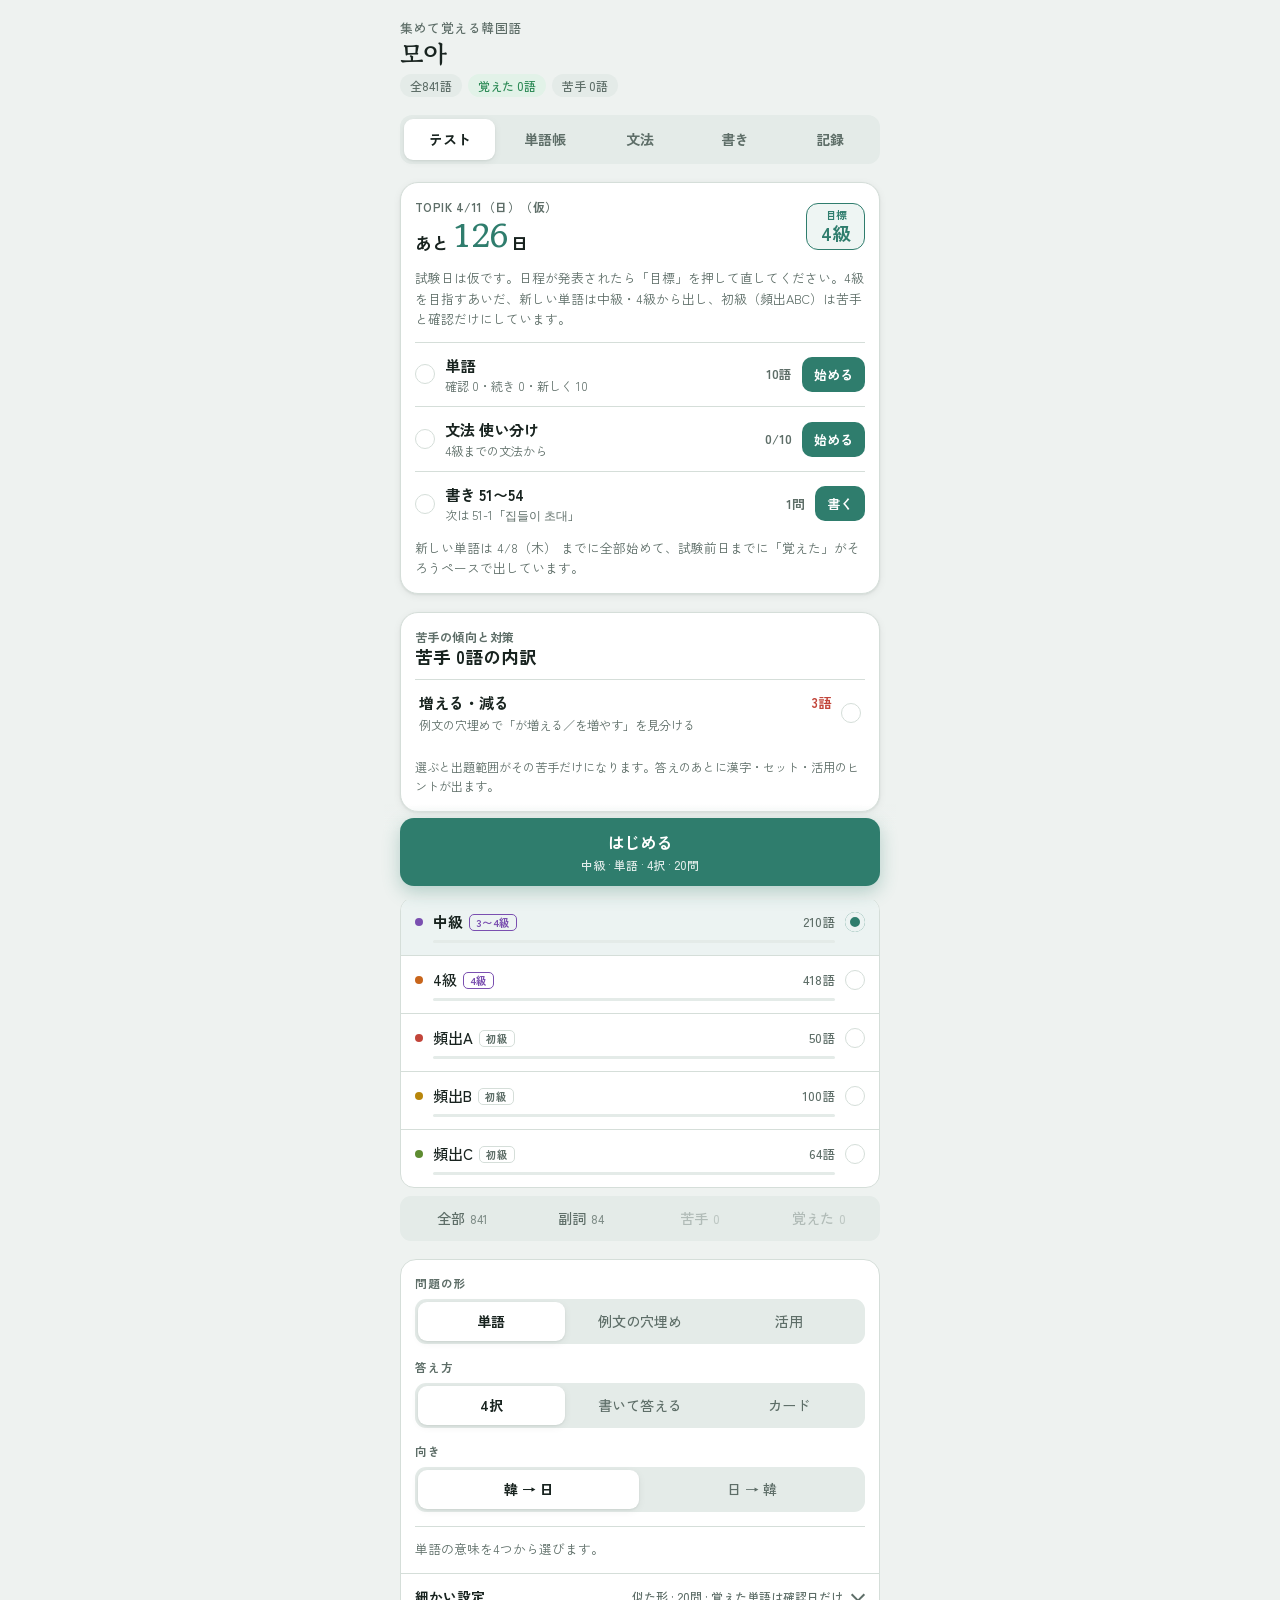
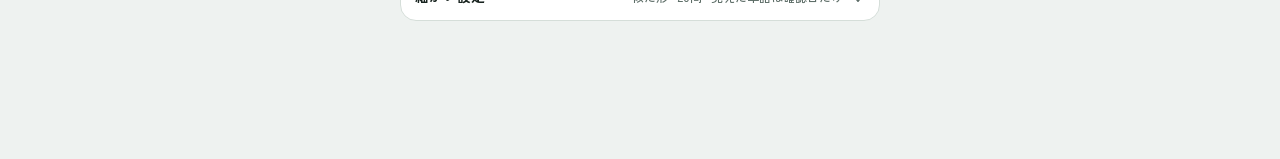
==== index.html @ 37c27fd8 "모아をGitHub Pages向けに追加 - アプリ本体（index.html）に学習記録の書き出し・読み込みを追加 - PWA化（manifest・service worker・アイコン） - RE" ====
<!doctype html>
<html lang="ja">
<head>
<meta charset="utf-8">
<meta name="viewport" content="width=device-width,initial-scale=1,viewport-fit=cover">
<title>모아</title>
<meta name="description" content="TOPIKの単語・文法・書きを練習する自分用アプリ">
<meta name="theme-color" content="#EEF2F0" media="(prefers-color-scheme: light)">
<meta name="theme-color" content="#111816" media="(prefers-color-scheme: dark)">
<link rel="manifest" href="manifest.webmanifest">
<link rel="icon" type="image/png" sizes="192x192" href="icons/icon-192.png">
<link rel="apple-touch-icon" href="icons/apple-touch-icon.png">
<meta name="apple-mobile-web-app-capable" content="yes">
<meta name="mobile-web-app-capable" content="yes">
<meta name="apple-mobile-web-app-title" content="모아">
<meta name="apple-mobile-web-app-status-bar-style" content="default">
<link rel="preconnect" href="https://fonts.googleapis.com">
<link rel="preconnect" href="https://fonts.gstatic.com" crossorigin>
<link rel="stylesheet" href="https://fonts.googleapis.com/css2?family=Gowun+Batang:wght@400;700&family=Zen+Kaku+Gothic+New:wght@400;500;700&display=swap">
<style>:root{color-scheme:light;box-sizing:border-box;padding-top:env(safe-area-inset-top,0px);padding-bottom:env(safe-area-inset-bottom,0px)}html{scroll-padding-top:env(safe-area-inset-top,0px)}body{margin:0;padding:0;font:14px -apple-system,BlinkMacSystemFont,sans-serif;background:#fff;color:#000}img{max-width:100%}[hidden]:not([hidden=until-found i]){display:none!important}</style>
</head>
<body>
<style>
/* Layout: one narrow column app with two tabs (テスト / 単語帳). Celadon (청자) accent; A=vermilion, B=mustard, 追加=indigo set markers */
:root{
  --bg:#EEF2F0; --surface:#FFFFFF; --sunk:#E4EBE8; --fg:#18231F; --muted:#5E6E68; --line:#D5DED9;
  --accent:#2F7D6D; --accent-ink:#FFFFFF; --a:#C2453A; --b:#B8860B; --c:#4B5FA8; --c2:#9B4F8A; --c3:#2F7FA6; --d:#5E8C31; --m:#7A4FB0; --l:#C8651B;
  --ok:#2E8B57; --ng:#C2453A; --ok-bg:#E2F2E8; --ng-bg:#F8E3E0; --tip-bg:#EAF3F0;
  --obj:#F6C9B8; --obj-line:#C2553A;
  --seg-on:#FFFFFF; --shadow:0 1px 2px rgb(24 35 31 / .08), 0 2px 8px rgb(24 35 31 / .06);
  --ko:"Gowun Batang","Noto Serif KR","Apple SD Gothic Neo",serif;
  --jp:"Zen Kaku Gothic New","Hiragino Sans","Noto Sans JP",system-ui,sans-serif;
}
@media (prefers-color-scheme:dark){:root:not([data-theme="light"]){
  --bg:#111816; --surface:#1A2421; --sunk:#151E1B; --fg:#E6EEEA; --muted:#93A59E; --line:#2C3A36;
  --accent:#5FB8A5; --accent-ink:#0E1513; --a:#E8786C; --b:#E0B44A; --c:#97A8E8; --c2:#D79BCB; --c3:#8CC3E6; --d:#9CCB6B; --m:#B79BE8; --l:#EFA060;
  --ok:#6FCF97; --ng:#EF8A7E; --ok-bg:#1D3326; --ng-bg:#3A2220; --tip-bg:#1C2D29; --seg-on:#2B3A36; --shadow:0 1px 2px rgb(0 0 0 / .3); --obj:#5E3328; --obj-line:#F09A7E; color-scheme:dark}}
:root[data-theme="dark"]{
  --bg:#111816; --surface:#1A2421; --sunk:#151E1B; --fg:#E6EEEA; --muted:#93A59E; --line:#2C3A36;
  --accent:#5FB8A5; --accent-ink:#0E1513; --a:#E8786C; --b:#E0B44A; --c:#97A8E8; --c2:#D79BCB; --c3:#8CC3E6; --d:#9CCB6B; --m:#B79BE8; --l:#EFA060;
  --ok:#6FCF97; --ng:#EF8A7E; --ok-bg:#1D3326; --ng-bg:#3A2220; --tip-bg:#1C2D29; --seg-on:#2B3A36; --shadow:0 1px 2px rgb(0 0 0 / .3); --obj:#5E3328; --obj-line:#F09A7E; color-scheme:dark}
body{background:var(--bg);color:var(--fg);font-family:var(--jp);font-size:15px;line-height:1.6;padding-inline:16px}
.wrap{max-width:480px;margin:0 auto;padding-block:20px 24px;display:flex;flex-direction:column;gap:18px}
h1{font-family:var(--jp);font-weight:700;font-size:1.45rem;margin:0;text-wrap:balance;letter-spacing:.01em;line-height:1.3}
.hd{display:flex;flex-direction:column;gap:4px}
.hd-sub{margin:0;display:flex;gap:6px;flex-wrap:wrap}
.hd-sub span{font-size:.75rem;font-weight:500;color:var(--muted);background:var(--sunk);border-radius:99px;padding:2px 10px;font-variant-numeric:tabular-nums}
.hd-sub span.is-weak{color:var(--ng);background:var(--ng-bg)}
h1.ko{font-family:var(--ko);font-size:1.6rem}
h1 small{display:block;font-family:var(--jp);font-weight:500;font-size:.8rem;color:var(--muted);letter-spacing:.04em}
.tabs{display:grid;grid-template-columns:repeat(5,minmax(0,1fr));background:var(--sunk);border-radius:12px;padding:4px;gap:4px}
.tabs button{font:inherit;font-weight:700;border:0;background:transparent;color:var(--muted);padding:9px;border-radius:9px;cursor:pointer}
.tabs button[aria-selected="true"]{background:var(--seg-on);color:var(--fg);box-shadow:var(--shadow)}
.tabs button{white-space:nowrap;font-size:.88rem;padding:9px 2px}
.label{font-size:.72rem;font-weight:700;letter-spacing:.08em;color:var(--muted);margin-bottom:7px}
.group{display:flex;flex-direction:column}
.seg button{font:inherit;cursor:pointer;color:var(--fg);transition:background-color .15s,color .15s,box-shadow .15s}
.seg button:disabled{opacity:.38;cursor:not-allowed}
/* 出題範囲：タイル */
.seg.tiles{display:grid;grid-template-columns:repeat(3,minmax(0,1fr));gap:8px}
.seg.tiles button{font-weight:700;padding:11px 8px 10px;border-radius:12px;border:1px solid var(--line);background:var(--surface);display:flex;flex-direction:column;align-items:center;gap:1px;line-height:1.3}
.seg.tiles button small{font-size:.72rem;font-weight:500;color:var(--muted);font-variant-numeric:tabular-nums}
.seg.tiles button[aria-pressed="true"]{background:var(--accent);border-color:var(--accent);color:var(--accent-ink);box-shadow:var(--shadow)}
.seg.tiles button[aria-pressed="true"] small{color:var(--accent-ink);opacity:.8}
.seg.tiles button[aria-pressed="true"] .dot{box-shadow:0 0 0 2px var(--accent-ink)}
/* 出題範囲：リスト */
.seg.srcs{display:flex;flex-direction:column;background:var(--surface);border:1px solid var(--line);border-radius:14px;overflow:hidden}
.srow{display:grid;grid-template-columns:auto minmax(0,1fr) auto auto;align-items:center;gap:10px;padding:12px 14px;border:0;background:transparent;text-align:left;font-weight:700;font-size:.98rem}
.srow+.srow{border-top:1px solid var(--line)}
.srow .dot{margin:0}
.srow .sn{overflow:hidden;text-overflow:ellipsis;white-space:nowrap;font-weight:500}
.srow[aria-pressed="true"] .sn{font-weight:700}
.srow .sc{font-size:.8rem;font-weight:500;color:var(--muted);font-variant-numeric:tabular-nums}
.srow .ck{width:20px;height:20px;border-radius:50%;border:1.5px solid var(--line);box-sizing:border-box}
.srow[aria-pressed="true"]{background:color-mix(in srgb,var(--accent) 9%,var(--surface))}
.srow[aria-pressed="true"] .ck{border:0;background:var(--accent);box-shadow:inset 0 0 0 5px color-mix(in srgb,var(--accent) 9%,var(--surface))}
.seg.quick{margin-top:8px}
.seg.quick button small{font-weight:500;font-size:.72rem;opacity:.75;margin-left:5px;font-variant-numeric:tabular-nums}
.srow{grid-template-columns:auto minmax(0,1fr) auto auto;row-gap:6px}
.srow .sbar{grid-column:2 / 4;height:3px;border-radius:99px;background:var(--sunk);overflow:hidden}
.srow .sbar i{display:block;height:100%;background:var(--ok)}
.srow .lvt{font-size:.66rem;font-weight:700;margin-left:6px;padding:0 6px;border-radius:5px;color:var(--m);border:1px solid var(--m);vertical-align:1px}
.srow .lvt.beg{color:var(--muted);border-color:var(--line)}
.srow .sdone{font-size:.72rem;font-weight:700;color:var(--ok);margin-right:8px}
.hd-sub span.is-done{color:var(--ok);background:var(--ok-bg)}
.stk{display:inline-flex;gap:3px;align-items:center;margin-left:8px;vertical-align:1px}
.stk i{width:7px;height:7px;border-radius:50%;background:var(--line);transition:background-color .2s}
.stk i.on{background:var(--ok)}
.stk.reset i{background:color-mix(in srgb,var(--ng) 35%,var(--line))}
.stk.done{font-size:.68rem;font-weight:700;color:var(--ok);background:var(--ok-bg);border-radius:99px;padding:1px 8px;letter-spacing:.04em}
.stk.pop{animation:pop .5s ease}
.stk small{font-size:.66rem;font-weight:500;color:var(--muted);margin-left:5px;letter-spacing:0}
.stk.due,.dueb{font-style:normal;font-size:.68rem;font-weight:700;color:var(--b);background:color-mix(in srgb,var(--b) 15%,var(--surface));border-radius:99px;padding:1px 8px;white-space:nowrap}
.hd-sub span.is-due{color:var(--b);background:color-mix(in srgb,var(--b) 15%,var(--surface))}
@keyframes pop{0%{transform:scale(.6)}60%{transform:scale(1.25)}100%{transform:scale(1)}}
.doneb{font-style:normal;font-size:.7rem;font-weight:700;color:var(--ok);background:var(--ok-bg);border-radius:99px;padding:1px 8px;white-space:nowrap}
.mrow{display:flex;align-items:center;gap:8px;flex-wrap:wrap;font-size:.82rem;color:var(--muted)}
.mrow .stk{margin-left:0}
.mrow .del{margin-left:auto}
.donechips{display:flex;flex-wrap:wrap;gap:6px}
.donechips span{background:var(--ok-bg);color:var(--ok);border-radius:10px;padding:4px 10px;font-size:.82rem}
.donechips b{font-family:var(--ko);font-size:.98rem;margin-right:6px}
[hidden]{display:none!important}
.trend .trows{display:flex;flex-direction:column;border-top:1px solid var(--line)}
.trow{font:inherit;color:var(--fg);display:grid;grid-template-columns:minmax(0,1fr) auto auto;gap:2px 10px;align-items:center;text-align:left;border:0;border-bottom:1px solid var(--line);background:transparent;padding:10px 4px;cursor:pointer}
.trow:last-child{border-bottom:0}
.trow b{font-size:.95rem}
.trow .tn{font-size:.82rem;font-weight:700;color:var(--ng);font-variant-numeric:tabular-nums}
.trow small{grid-column:1 / 3;font-size:.76rem;color:var(--muted)}
.trow .ck{grid-row:1 / 3;grid-column:3;width:20px;height:20px;border-radius:50%;border:1.5px solid var(--line);box-sizing:border-box}
.trow[aria-pressed="true"]{background:color-mix(in srgb,var(--accent) 9%,var(--surface));border-radius:10px}
.trow[aria-pressed="true"] .ck{border:0;background:var(--accent);box-shadow:inset 0 0 0 5px color-mix(in srgb,var(--accent) 9%,var(--surface))}
.thint{margin:0;font-size:.76rem;color:var(--muted)}
.udt{width:100%;border-collapse:collapse;margin:6px 0 8px;font-size:.84rem}
.udt th,.udt td{border-bottom:1px solid color-mix(in srgb,var(--accent) 18%,transparent);padding:6px 4px;text-align:left;vertical-align:middle}
.udt tbody tr:last-child th,.udt tbody tr:last-child td{border-bottom:0}
.udt thead th{font-size:.76rem;color:var(--muted);font-weight:700;white-space:nowrap}
.udt thead th svg{vertical-align:-2px;margin-right:4px}
.udt thead .up{color:var(--ok)} .udt thead .dn{color:var(--ng)}
.udt tbody th{font-weight:700;font-size:.8rem;line-height:1.35;white-space:nowrap;width:1%;padding-right:10px}
.udt tbody th small{display:block;font-weight:500;color:var(--muted);font-size:.7rem}
.udt td span{display:inline-block;font-family:var(--ko);font-weight:700;font-size:.92rem;margin:1px 6px 1px 0;padding:0 4px;border-radius:6px}
.udt td span.off{color:var(--muted);font-weight:400}
.udt td span.on{background:var(--accent);color:var(--accent-ink)}
.udp{margin:0;font-size:.8rem;line-height:1.6}
.hjl,.col{list-style:none;margin:6px 0 0;padding:0;display:flex;flex-direction:column;gap:4px}
.hjl li{font-size:.84rem}
.hjo{color:var(--muted)}
.col li{display:flex;gap:10px;flex-wrap:wrap}
.col li span{color:var(--muted)}
.tlsvg{width:100%;max-width:320px;height:auto;display:block;margin:4px 0 6px}
/* 絵で見る */
.pics{display:grid;grid-template-columns:repeat(var(--n),minmax(0,1fr));gap:8px;margin-top:6px}
.pic{margin:0;background:var(--surface);border:1.5px solid var(--line);border-radius:10px;padding:6px 4px 8px;display:flex;flex-direction:column;align-items:center;gap:2px;min-width:0}
.pic svg{width:100%;max-width:130px;height:auto;display:block}
.pic figcaption{display:flex;flex-direction:column;align-items:center;text-align:center;line-height:1.35}
.pic b{font-family:var(--ko);font-size:1.02rem}
.pic span{font-size:.74rem;color:var(--fg)}
.pic small{font-family:var(--ko);font-size:.72rem;color:var(--muted);word-break:keep-all}
.pic.ok{border-color:var(--ok)} .pic.ng{border-color:var(--ng)}
/* 今日のメニュー */
.today{background:var(--surface);border:1px solid var(--line);border-radius:18px;padding:14px;display:flex;flex-direction:column;gap:12px;box-shadow:var(--shadow)}
.today .tdh{display:flex;align-items:center;justify-content:space-between;gap:12px}
.ex-l{display:flex;flex-direction:column}
.ex-l small{font-size:.75rem;font-weight:700;color:var(--muted);letter-spacing:.04em}
.dl{font-size:1.05rem;font-weight:700;line-height:1.2}
.dl span{font-family:var(--ko);font-size:2.1rem;color:var(--accent);margin:0 3px;font-variant-numeric:tabular-nums}
.dl.small{font-size:1.1rem}
.goal{font:inherit;display:flex;flex-direction:column;align-items:center;border:1.5px solid var(--accent);background:color-mix(in srgb,var(--accent) 8%,var(--surface));color:var(--accent);border-radius:12px;padding:5px 14px;cursor:pointer;line-height:1.2}
.goal small{font-size:.65rem;font-weight:700}
.goal b{font-size:1.15rem}
.goaledit{display:grid;gap:10px;border-top:1px solid var(--line);padding-top:12px}
.goaledit label{display:grid;gap:4px;font-size:.78rem;color:var(--muted);font-weight:500}
.goaledit input{font:inherit;color:var(--fg);background:var(--bg);border:1.5px solid var(--line);border-radius:10px;padding:8px 12px}
.primary.sm{padding:10px;font-size:.92rem}
.tasks{display:flex;flex-direction:column;border-top:1px solid var(--line)}
.task{display:grid;grid-template-columns:auto minmax(0,1fr) auto auto;gap:10px;align-items:center;padding:10px 0;border-bottom:1px solid var(--line)}
.task:last-child{border-bottom:0;padding-bottom:0}
.tck{width:20px;height:20px;border-radius:50%;border:1.5px solid var(--line);box-sizing:border-box}
.task.done .tck{border:0;background:var(--ok);box-shadow:inset 0 0 0 5px var(--ok-bg)}
.tt{display:flex;flex-direction:column;min-width:0}
.tt b{font-size:.95rem}
.tt small{font-size:.76rem;color:var(--muted);overflow:hidden;text-overflow:ellipsis;white-space:nowrap}
.task.done .tt b{color:var(--muted)}
.tr{font-size:.8rem;font-weight:700;color:var(--muted);font-variant-numeric:tabular-nums}
.task.done .tr{color:var(--ok)}
.tgo{font:inherit;font-size:.82rem;font-weight:700;border:0;border-radius:10px;padding:7px 12px;background:var(--accent);color:var(--accent-ink);cursor:pointer;white-space:nowrap}
.task.done .tgo{background:var(--sunk);color:var(--fg)}
.sech{font-size:.95rem;margin:6px 0 -6px;color:var(--fg)}
/* 設定：セグメント */
.settings{display:flex;flex-direction:column;gap:14px;background:var(--surface);border:1px solid var(--line);border-radius:16px;padding:14px}
.seg.pills{display:flex;background:var(--sunk);border-radius:11px;padding:3px;gap:2px}
.seg.pills button{flex:1 1 0;min-width:0;border:0;background:transparent;border-radius:9px;padding:8px 4px;font-size:.88rem;font-weight:500;color:var(--muted);white-space:nowrap;overflow:hidden;text-overflow:ellipsis}
.seg.pills button[aria-pressed="true"]{background:var(--seg-on);color:var(--fg);font-weight:700;box-shadow:var(--shadow)}
.seg.chipset{display:flex;flex-wrap:wrap;gap:6px}
.seg.chipset button{font-size:.82rem;font-weight:500;padding:6px 12px;border-radius:99px;border:1px solid var(--line);background:var(--surface)}
.seg.chipset button[aria-pressed="true"]{background:var(--accent);border-color:var(--accent);color:var(--accent-ink);font-weight:700}
.mode-hint{border-top:1px solid var(--line);padding-top:12px}
/* はじめる（下に固定） */
.startbar{position:sticky;bottom:0;margin-inline:-16px;padding:14px 16px calc(14px + env(safe-area-inset-bottom,0px));background:linear-gradient(to top,var(--bg) 72%,color-mix(in srgb,var(--bg) 0%,transparent));display:flex;flex-direction:column;gap:6px;z-index:2}
.startbar .status:empty{display:none}
.startbar .primary{display:flex;flex-direction:column;align-items:center;gap:1px;padding:11px 14px;box-shadow:0 6px 18px color-mix(in srgb,var(--accent) 30%,transparent)}
.startbar .primary span{font-size:1.02rem}
.startbar .primary small{font-size:.74rem;font-weight:500;opacity:.85}
.dot{display:inline-block;width:8px;height:8px;border-radius:50%;margin-right:5px;vertical-align:1px;flex:none}
.dot.A{background:var(--a)} .dot.B{background:var(--b)} .dot.D{background:var(--d)} .dot.M{background:var(--m)} .dot.L{background:var(--l)} .dot.C,.dot.C0{background:var(--c)} .dot.C1{background:var(--c2)} .dot.C2{background:var(--c3)}
.primary{font:inherit;font-weight:700;font-size:1rem;padding:14px;border-radius:14px;border:0;background:var(--accent);color:var(--accent-ink);cursor:pointer;width:100%}
.primary:disabled{opacity:.5;cursor:not-allowed}
.ghost{font:inherit;font-weight:500;padding:12px;border-radius:12px;border:1.5px solid var(--line);background:transparent;color:var(--fg);cursor:pointer;width:100%}
button:focus-visible,input:focus-visible,textarea:focus-visible,summary:focus-visible{outline:3px solid color-mix(in srgb,var(--accent) 60%,transparent);outline-offset:2px}
.topbar{display:flex;align-items:center;gap:12px}
.topbar .quit{font:inherit;background:none;border:0;color:var(--muted);cursor:pointer;padding:4px 0;font-size:.85rem}
.bar{flex:1;height:6px;background:var(--line);border-radius:99px;overflow:hidden}
.bar i{display:block;height:100%;background:var(--accent);transition:width .25s}
.count{font-size:.8rem;color:var(--muted);font-variant-numeric:tabular-nums;min-width:3.5em;text-align:right}
.card{background:var(--surface);border:1px solid var(--line);border-radius:18px;padding:30px 20px 22px;display:flex;flex-direction:column;align-items:center;gap:10px;min-height:220px;justify-content:center;position:relative}
.tag{position:absolute;top:12px;left:14px;font-size:.7rem;font-weight:700;letter-spacing:.06em;color:var(--muted)}
.speak{font:inherit;background:none;border:0;color:var(--muted);cursor:pointer;padding:6px 8px;font-size:1rem;line-height:1}
.card .speak{position:absolute;top:8px;right:8px}
.q{font-size:2.6rem;font-weight:700;text-align:center;line-height:1.25;overflow-wrap:anywhere}
.q.ko{font-family:var(--ko)} .q.jp{font-family:var(--jp);font-size:1.7rem}
.ans{font-size:1.25rem;text-align:center}
.ans.ko{font-family:var(--ko);font-size:1.8rem;font-weight:700}
.ex{font-size:.88rem;color:var(--muted);text-align:center;margin:0}
.ex b{font-family:var(--ko);font-weight:700;color:var(--fg);font-size:.98rem}
.row{display:grid;grid-template-columns:1fr 1fr;gap:10px}
.btn-ok,.btn-ng{font:inherit;font-weight:700;padding:14px;border-radius:12px;cursor:pointer;border:1.5px solid}
.btn-ok{background:var(--ok-bg);color:var(--ok);border-color:var(--ok)}
.btn-ng{background:var(--ng-bg);color:var(--ng);border-color:var(--ng)}
.choices{display:flex;flex-direction:column;gap:8px}
.choices button{font:inherit;text-align:left;padding:13px 14px;border-radius:12px;border:1.5px solid var(--line);background:var(--surface);color:var(--fg);cursor:pointer}
.choices.ko button{font-family:var(--ko);font-size:1.15rem;font-weight:700}
.choices button.right{background:var(--ok-bg);border-color:var(--ok);color:var(--ok)}
.choices button.wrong{background:var(--ng-bg);border-color:var(--ng);color:var(--ng)}
.choices button:disabled{cursor:default}
.confused{margin:0;font-size:.85rem;color:var(--ng);text-align:center}
.confused b{font-family:var(--ko);font-size:1rem}
.tip{background:var(--tip-bg);border-radius:12px;padding:10px 14px;font-size:.88rem;line-height:1.55}
.tip b{font-family:var(--ko)}
.tip .tl{font-size:.7rem;font-weight:700;letter-spacing:.08em;color:var(--accent);display:block;margin-bottom:2px}
.score{font-family:var(--ko);font-size:3rem;font-weight:700;text-align:center;line-height:1;font-variant-numeric:tabular-nums}
.score small{font-size:1.1rem;color:var(--muted)}
.sub{text-align:center;color:var(--muted);font-size:.9rem;margin:0}
.miss{background:var(--surface);border:1px solid var(--line);border-radius:14px;overflow:hidden}
.miss div{display:grid;grid-template-columns:auto 1fr;gap:12px;padding:10px 14px;border-top:1px solid var(--line);align-items:baseline}
.miss div:first-child{border-top:0}
.miss b{font-family:var(--ko);font-size:1.1rem}
.miss span{color:var(--muted);font-size:.9rem;min-width:0}
.miss em{display:block;font-style:normal;font-size:.8rem;color:var(--ng)}
.hint{font-size:.8rem;color:var(--muted);margin:0}
.bkrow{display:grid;grid-template-columns:1fr 1fr;gap:8px}
.bkrow .ghost{padding:10px;font-size:.92rem}
.bkta{font:12px ui-monospace,Menlo,monospace;color:var(--fg);background:var(--bg);border:1.5px solid var(--line);border-radius:10px;padding:8px;min-height:90px;width:100%;box-sizing:border-box;resize:vertical}
.bkin summary{cursor:pointer;font-size:.88rem;font-weight:700;color:var(--muted)}
.bkin-b{display:flex;flex-direction:column;gap:8px;margin-top:10px}
.bkfile{display:block;text-align:center;box-sizing:border-box}
#bk-st:empty{display:none}
#bk-st.ng{color:var(--ng)}
.linkbtn{font:inherit;background:none;border:0;color:var(--muted);text-decoration:underline;cursor:pointer;padding:0;font-size:.8rem}
/* 単語帳 */
.search{display:flex;gap:8px}
.search input{flex:1;min-width:0;font:inherit;padding:11px 14px;border-radius:12px;border:1.5px solid var(--line);background:var(--surface);color:var(--fg)}
.chips{display:flex;gap:6px;flex-wrap:wrap}
.chips button{font:inherit;font-size:.82rem;font-weight:500;padding:6px 12px;border-radius:99px;border:1.5px solid var(--line);background:var(--surface);color:var(--fg);cursor:pointer;font-variant-numeric:tabular-nums}
.chips button[aria-pressed="true"]{border-color:var(--accent);background:color-mix(in srgb,var(--accent) 12%,var(--surface))}
.list{background:var(--surface);border:1px solid var(--line);border-radius:14px;overflow:hidden}
.list details{border-top:1px solid var(--line)}
.list details:first-child{border-top:0}
.list summary{list-style:none;display:grid;grid-template-columns:auto minmax(0,1fr) auto;gap:12px;align-items:baseline;padding:11px 14px;cursor:pointer}
.list summary::-webkit-details-marker{display:none}
.list summary b{font-family:var(--ko);font-size:1.15rem;display:flex;align-items:baseline}
.list summary span{color:var(--muted);font-size:.9rem;overflow:hidden;text-overflow:ellipsis;white-space:nowrap}
.list details[open] summary span{white-space:normal}
.weakb{font-size:.7rem;font-weight:700;color:var(--ng);background:var(--ng-bg);border-radius:99px;padding:1px 8px;white-space:nowrap}
.weakb.rp{color:var(--ng-bg);background:var(--ng)}
.trow.rw b{color:var(--ng)}
.wkst{margin:0;font-size:.82rem;color:var(--muted)}
.wkst b{color:var(--ng)}
.wkst i{font-style:normal;display:inline-flex;gap:3px;margin-left:6px;vertical-align:1px}
.wkst i span{width:7px;height:7px;border-radius:50%;background:var(--line)}
.wkst i span.on{background:var(--ok)}
.entry{padding:2px 14px 14px;display:flex;flex-direction:column;gap:10px}
.entry .exrow{display:flex;gap:6px;align-items:flex-start}
.entry .exrow div{min-width:0}
.entry .exk{font-family:var(--ko);font-size:1.02rem}
.entry .exj{font-size:.85rem;color:var(--muted)}
.sim{display:flex;flex-wrap:wrap;gap:6px;align-items:center}
.sim .l{font-size:.72rem;font-weight:700;letter-spacing:.06em;color:var(--muted);margin-right:2px}
.sim button{font:inherit;font-size:.85rem;border:1px solid var(--line);background:var(--bg);color:var(--fg);border-radius:8px;padding:3px 9px;cursor:pointer}
.sim button b{font-family:var(--ko)}
.empty{padding:22px 14px;text-align:center;color:var(--muted);font-size:.9rem}
.addbox{background:var(--surface);border:1px solid var(--line);border-radius:14px}
.addbox summary{padding:12px 14px;font-weight:700;cursor:pointer;color:var(--accent)}
.addin{padding:0 14px 14px;display:flex;flex-direction:column;gap:12px}
.addform{display:grid;gap:10px}
.addbox label{display:grid;gap:4px;font-size:.78rem;color:var(--muted);font-weight:500;min-width:0}
.addbox label.chk{display:flex;align-items:center;gap:8px;font-size:.85rem;color:var(--fg)}
.addbox input:not([type=checkbox]),.addbox textarea{font:inherit;color:var(--fg);background:var(--bg);border:1.5px solid var(--line);border-radius:10px;padding:9px 12px;width:100%;box-sizing:border-box;resize:vertical}
.addbox input.ko,.addbox textarea.ko{font-family:var(--ko);font-size:1.05rem}
.addbox .two{display:grid;grid-template-columns:1fr 1fr;gap:10px}
.ghost.sm{padding:8px;font-size:.85rem}
.pv-h{font-size:.8rem;font-weight:700;color:var(--muted);margin:4px 0 6px}
.plist{border:1px solid var(--line);border-radius:12px;max-height:340px;overflow:auto;margin-bottom:10px}
.prow{display:grid!important;grid-template-columns:auto auto minmax(0,1fr) auto;gap:10px!important;align-items:baseline;padding:9px 12px;border-top:1px solid var(--line);font-size:.9rem!important;color:var(--fg)!important}
.prow:first-child{border-top:0}
.prow b{font-family:var(--ko);font-size:1.02rem}
.prow span{min-width:0}
.prow small{display:block;color:var(--muted);font-family:var(--ko);font-size:.8rem;overflow:hidden;text-overflow:ellipsis;white-space:nowrap}
.prow em{font-style:normal;font-size:.72rem;color:var(--muted);white-space:nowrap}
.prow.off{opacity:.55}
.status{font-size:.82rem;margin:0;min-height:1.2em;color:var(--muted)}
.status.err{color:var(--ng)}
.del{font:inherit;font-size:.8rem;align-self:flex-start;background:none;border:1px solid var(--line);color:var(--muted);border-radius:8px;padding:4px 10px;cursor:pointer}
.del.arm{border-color:var(--ng);color:var(--ng);background:var(--ng-bg)}
.note{font-size:.88rem;line-height:1.55}
/* 穴埋め */
.card.cloze{padding-top:38px}
.sent{font-family:var(--ko);font-size:1.45rem;line-height:1.7;text-align:center;overflow-wrap:anywhere;text-wrap:balance}
.blank{display:inline-block;min-width:3.2em;border-bottom:2.5px solid var(--accent);margin:0 .15em;color:var(--muted);font-family:var(--jp);font-size:.62em;font-weight:500;letter-spacing:.06em;line-height:1.5;vertical-align:.15em;text-align:center}
.fill{color:var(--accent);border-bottom:2.5px solid var(--accent)}
.sent-j{margin:0;font-size:.88rem;color:var(--muted);text-align:center}
.ans small{display:block;font-family:var(--jp);font-weight:400;font-size:.9rem;color:var(--muted)}
.cform{display:flex;align-items:baseline;gap:8px;font-family:var(--ko);font-size:1rem;color:var(--muted)}
.cform span{font-family:var(--jp);font-size:.95rem;font-weight:700;color:var(--accent);background:color-mix(in srgb,var(--accent) 12%,var(--surface));border-radius:8px;padding:2px 10px}
.inline-ko{font-family:var(--ko);color:var(--fg)}
/* 書いて答える */
.typer{display:grid;grid-template-columns:minmax(0,1fr) auto;gap:8px}
.typer input{font-family:var(--ko);font-size:1.3rem;font-weight:700;color:var(--fg);background:var(--surface);border:2px solid var(--line);border-radius:12px;padding:10px 14px;min-width:0}
.typer .primary{width:auto;padding-inline:20px}
.typer.is-right input{border-color:var(--ok);background:var(--ok-bg);color:var(--ok)}
.typer.is-wrong input{border-color:var(--ng);background:var(--ng-bg);color:var(--ng)}
.giveup{align-self:center}
.typed{background:var(--surface);border:1px solid var(--line);border-radius:12px;padding:6px 14px}
.typed div{display:grid;grid-template-columns:4em 1fr;align-items:baseline;gap:8px;padding:6px 0}
.typed div+div{border-top:1px solid var(--line)}
.typed span{font-size:.75rem;font-weight:700;color:var(--muted);letter-spacing:.06em}
.typed b{font-family:var(--ko);font-size:1.3rem;letter-spacing:.04em}
.typed small{grid-column:2;font-size:.8rem;color:var(--muted)}
.typed mark{background:var(--ng-bg);color:var(--ng);border-radius:4px;padding:0 1px}
.typed mark.gap{background:none}
.verdict{margin:0;text-align:center;font-weight:700}
.verdict.ok{color:var(--ok)} .verdict.near{color:var(--b)}
/* 韓国語は単語の途中で折り返さない */
.gs,.sent,.exk,.wtext,.ex,.q,.fb-mine,.fb-fix,.wm ul,.galts{word-break:keep-all}
/* 書き 53 */
.t53{background:var(--surface);border:1px solid var(--line);border-radius:14px;padding:0 14px}
.t53 summary{padding:12px 0;font-weight:700;color:var(--accent);cursor:pointer}
.t53g{display:grid;gap:6px;padding:10px 0;border-top:1px solid var(--line)}
.t53g>b{font-size:.8rem;color:var(--accent)}
.t53r{display:flex;gap:6px;align-items:flex-start}
.t53r>div{min-width:0}
.wtext53{font-family:var(--ko);margin:0;font-size:.98rem;word-break:keep-all}
.wfig{background:var(--surface);border:1px solid var(--line);border-radius:14px;padding:14px;display:grid;gap:10px}
.wwho,.winfo{margin:0;font-family:var(--ko);font-size:.9rem;word-break:keep-all}
.wwho{color:var(--muted)}
.cgrid{display:grid;grid-template-columns:repeat(auto-fit,minmax(150px,1fr));gap:16px}
.c53{margin:0;display:grid;gap:7px}
.c53 figcaption{font-family:var(--ko);font-weight:700;font-size:.92rem}
.c53 figcaption small{font-family:var(--jp);font-weight:500;font-size:.72rem;color:var(--muted);margin-left:4px}
.c53r{display:grid;grid-template-columns:4.6em minmax(0,1fr) 2.4em;align-items:center;gap:8px}
.c53l{font-family:var(--ko);font-size:.85rem;color:var(--muted);white-space:nowrap;overflow:hidden;text-overflow:ellipsis}
.c53b{height:12px}
.c53b i{display:block;height:100%;background:var(--accent);border-radius:0 4px 4px 0}
.c53v{font-size:.82rem;font-weight:700;font-variant-numeric:tabular-nums;text-align:right}
.wans label{display:flex;align-items:center}
.wcnt{margin-left:auto;font-size:.75rem;font-weight:700;color:var(--muted);font-variant-numeric:tabular-nums}
.wcnt.ok{color:var(--ok)} .wcnt.ng{color:var(--b)}
.m53{font-family:var(--ko);line-height:1.8;margin:0;word-break:keep-all}
.m54{white-space:pre-line}
.q54{margin:0;padding-left:1.3em;font-family:var(--ko);font-size:.92rem;display:grid;gap:4px;word-break:keep-all}
.fb-miss{color:var(--ng);font-size:.85rem}
/* 文法 */
.glist{display:flex;flex-direction:column}
.gitem summary{list-style:none;display:grid;grid-template-columns:auto minmax(0,1fr) auto;gap:12px;align-items:center;padding:12px 14px;cursor:pointer}
.gitem summary::-webkit-details-marker{display:none}
.gitem+.gitem{border-top:1px solid var(--line)}
.gno{font-size:.75rem;font-weight:700;color:var(--accent);font-variant-numeric:tabular-nums}
.gitem .gm{color:var(--fg);white-space:normal;overflow:visible;display:flex;flex-direction:column;gap:1px;min-width:0}
.gitem summary.two{grid-template-columns:minmax(0,1fr) auto}
.gitem .gst{color:inherit;white-space:nowrap}
.gm b{font-family:var(--ko);font-size:1.05rem;display:block}
.gm small{font-size:.75rem;color:var(--muted)}
.gforms{display:flex;flex-wrap:wrap;gap:6px;align-items:center}
.gforms .l{font-size:.72rem;font-weight:700;letter-spacing:.06em;color:var(--muted);margin-right:2px}
.gf{font-family:var(--ko);font-size:.9rem;background:var(--bg);border:1px solid var(--line);border-radius:8px;padding:2px 9px}
.gf i,.galts .up::after{font-style:normal;font-family:var(--jp);font-size:.65rem;font-weight:700;color:var(--ng);margin-left:5px}
.galts .up::after{content:"上級"}
.gex{border-top:1px dashed var(--line);padding-top:10px}
.gex .exk b{color:var(--accent);font-weight:700}
.galts{display:flex;flex-wrap:wrap;gap:4px 12px;margin-top:4px;font-family:var(--ko);font-size:.9rem;color:var(--muted)}
.galts.big{flex-direction:column;gap:6px;color:var(--fg);font-size:1rem;margin:4px 0}
.galts.big span{display:flex;align-items:baseline;gap:8px;flex-wrap:wrap}
.galts.big small{font-family:var(--jp);font-size:.75rem;color:var(--muted)}
.galts.big .up::after{content:none}
.gnote{margin:6px 0 0;font-size:.85rem;color:var(--muted)}
.gask{margin:0;font-family:var(--ko);font-size:.92rem;color:var(--muted)}
.gcard{min-height:180px;padding-top:36px}
.gs{font-family:var(--ko);font-size:1.3rem;line-height:1.8;text-align:center;overflow-wrap:anywhere;text-wrap:balance}
.gs u{text-decoration-color:var(--accent);text-decoration-thickness:2px;text-underline-offset:5px;font-weight:700}
.subtabs{display:flex;gap:22px;border-bottom:1px solid var(--line);margin-top:-4px}
.subtabs button{font:inherit;font-weight:700;background:none;border:0;border-bottom:2.5px solid transparent;margin-bottom:-1px;padding:6px 2px 9px;color:var(--muted);cursor:pointer}
.subtabs button[aria-selected="true"]{color:var(--fg);border-bottom-color:var(--accent)}
.subtabs small{font-weight:500;font-size:.75rem;margin-left:5px;font-variant-numeric:tabular-nums}
.rngs{display:grid;gap:8px}
.rng{align-items:center}
.rng-l{font-size:.72rem;font-weight:700;color:var(--muted);width:2.4em;flex:none}
.seg.chipset button small{font-weight:500;font-size:.72rem;opacity:.75;margin-left:4px;font-variant-numeric:tabular-nums}
.stype{font-family:var(--jp);font-size:.68rem;font-weight:700;color:var(--accent-ink);background:var(--accent);border-radius:6px;padding:1px 7px;margin-right:8px;vertical-align:2px}
.ssec{scroll-margin-top:12px}
.sdiff .dg{display:grid;gap:4px}
.sdiff .dg+.dg{border-top:1px solid color-mix(in srgb,var(--accent) 20%,transparent);padding-top:7px}
.dr{display:grid;grid-template-columns:minmax(0,7.5em) minmax(0,1fr);gap:10px;align-items:baseline}
.dr b{font-family:var(--ko);font-size:.9rem;overflow-wrap:anywhere}
.dr span{color:var(--muted);font-size:.84rem}
.fbk{background:var(--surface);border:1px solid var(--line);border-radius:14px;padding:12px 14px;display:flex;flex-direction:column;gap:10px}
.fr{display:grid;grid-template-columns:auto minmax(0,1fr);gap:10px;align-items:start}
.fr .mk{width:24px;height:24px;border-radius:50%;display:grid;place-items:center;font-size:.8rem;font-weight:700;margin-top:2px}
.fr.ok .mk{background:var(--ok-bg);color:var(--ok)}
.fr.ng .mk{background:var(--ng-bg);color:var(--ng)}
.fr small{display:block;font-size:.7rem;font-weight:700;letter-spacing:.04em;color:var(--muted)}
.fr.ok small{color:var(--ok)} .fr.ng small{color:var(--ng)}
.fr b{font-family:var(--ko);font-size:1.08rem;margin-right:8px}
.fr span{font-size:.9rem}
.fpt{margin:0;font-size:.88rem;border-top:1px solid var(--line);padding-top:10px}
.fdiff{background:var(--tip-bg);border-radius:10px;padding:9px 12px;display:grid;gap:4px}
.fdiff .tl{font-size:.7rem;font-weight:700;letter-spacing:.08em;color:var(--accent)}
.ssec{display:flex;flex-direction:column;gap:8px}
.sdiff{background:var(--tip-bg);border-radius:12px;padding:10px 14px;display:grid;gap:6px;font-size:.85rem}
.sdiff .tl{font-size:.7rem;font-weight:700;letter-spacing:.08em;color:var(--accent)}
.sdiff b{font-family:var(--ko);font-size:.92rem}
.sdiff p{margin:0;color:var(--muted)}
.gcat{color:var(--muted);font-size:.72rem;white-space:nowrap}
.ngtip{background:var(--ng-bg)}
.lvb{font-style:normal;font-family:var(--jp);font-size:.62rem;font-weight:700;color:var(--c);border:1px solid var(--c);border-radius:5px;padding:0 5px;margin-left:8px;vertical-align:3px}
.seg.pills button small{font-weight:500;font-size:.72rem;opacity:.75;margin-left:5px;font-variant-numeric:tabular-nums}
.gpt{display:block;font-size:.82rem;color:var(--muted)}
.ngtip .tl{color:var(--ng)}
/* 書き 51・52 */
.wrow{font:inherit;color:var(--fg);background:none;border:0;border-top:1px solid var(--line);width:100%;display:grid;grid-template-columns:auto minmax(0,1fr) auto;gap:12px;align-items:center;padding:11px 14px;text-align:left;cursor:pointer}
.list .wrow:first-child{border-top:0}
.wid{font-size:.75rem;font-weight:700;color:var(--muted);font-variant-numeric:tabular-nums}
.wt b{font-family:var(--ko);font-size:1.02rem;display:block}
.wt small{color:var(--muted);font-size:.8rem}
.wst{font-size:.75rem;color:var(--muted);white-space:nowrap}
.wst.done{font-weight:700;color:var(--accent);font-variant-numeric:tabular-nums}
.wq{display:flex;flex-direction:column;gap:6px}
.wtext{background:var(--surface);border:1px solid var(--line);border-radius:14px;padding:16px;font-family:var(--ko);font-size:1.02rem;line-height:1.85;overflow-wrap:anywhere}
.wblank{display:inline-flex;align-items:center;justify-content:center;min-width:2.4em;padding:0 .4em;margin:0 .1em;border:1.5px solid var(--accent);border-radius:6px;color:var(--accent);font-family:var(--jp);font-weight:700;font-size:.9em;line-height:1.5;background:color-mix(in srgb,var(--accent) 8%,var(--surface))}
.wans{display:grid;gap:6px}
.wans label{font-weight:700}
.wans textarea{font-family:var(--ko);font-size:1.05rem;color:var(--fg);background:var(--surface);border:1.5px solid var(--line);border-radius:12px;padding:10px 12px;width:100%;box-sizing:border-box;resize:vertical;line-height:1.6}
.warn{margin:0;font-size:.8rem;color:var(--b);min-height:0}
.warn:empty{display:none}
.whint{background:var(--surface);border:1px solid var(--line);border-radius:12px;padding:0 14px}
.whint summary{padding:10px 0;cursor:pointer;font-weight:500;color:var(--accent)}
.whint p{margin:0 0 10px;font-size:.88rem}
.wbtns{display:grid;gap:8px}
.wmodel,.fbbox{display:flex;flex-direction:column;gap:10px}
.wm,.fb{background:var(--surface);border:1px solid var(--line);border-radius:14px;padding:12px 14px;display:flex;flex-direction:column;gap:6px}
.wm-h,.fb-h{display:flex;align-items:center;gap:8px;font-weight:700;font-size:.85rem}
.wm ul{margin:0;padding-left:1.2em;font-family:var(--ko);font-size:1.05rem}
.wm-mine,.fb-mine{font-family:var(--ko);font-size:1rem;background:var(--bg);border-radius:8px;padding:6px 10px}
.wm-mine span,.fb-fix span{font-family:var(--jp);font-size:.7rem;font-weight:700;color:var(--muted);margin-right:8px;letter-spacing:.06em}
.wm-p{margin:0;font-size:.85rem;color:var(--muted)}
.wcheck{display:grid;gap:6px;background:var(--surface);border:1px solid var(--line);border-radius:14px;padding:12px 14px}
.wcheck label{font-size:.9rem;display:flex;gap:8px;align-items:center}
.fb-total{display:flex;align-items:baseline;gap:6px}
.fb-total span{font-size:.8rem;color:var(--muted);margin-right:auto}
.fb-total b{font-family:var(--ko);font-size:2rem;font-variant-numeric:tabular-nums}
.fb-total small{color:var(--muted)}
.fb-s{margin-left:auto;font-variant-numeric:tabular-nums;border-radius:99px;padding:1px 10px;background:var(--ng-bg);color:var(--ng)}
.fb-s.s4,.fb-s.s5{background:var(--ok-bg);color:var(--ok)}
.fb-s.s3{background:color-mix(in srgb,var(--b) 16%,var(--surface));color:var(--b)}
.fb p{margin:0;font-size:.9rem}
.fb-fix{font-family:var(--ko);font-size:1rem;border-left:3px solid var(--ok);padding:2px 0 2px 10px}
.fb-adv{margin:0;font-size:.9rem;color:var(--muted)}
.lists{display:flex;flex-direction:column;gap:8px}
.glabel{font-family:var(--jp);font-weight:700;font-size:1.05rem;margin-top:8px;display:flex;align-items:baseline;gap:8px}
.glabel small{font-family:var(--jp);font-weight:500;font-size:.78rem;color:var(--muted)}
.chunk{margin:0;font-size:.88rem;display:flex;gap:8px;align-items:baseline;flex-wrap:wrap;justify-content:center}
.entry .chunk{justify-content:flex-start}
.chunk span{font-size:.68rem;font-weight:700;letter-spacing:.06em;color:var(--accent);border:1px solid var(--accent);border-radius:6px;padding:0 6px}
.addbox select{font:inherit;color:var(--fg);background:var(--bg);border:1.5px solid var(--line);border-radius:10px;padding:9px 12px;width:100%}
@media (prefers-reduced-motion:reduce){*{transition:none!important}}

/* 細かい設定（たたみ） */
.more{border-top:1px solid var(--line);margin:0 -14px -14px;padding:0 14px}
.more summary{list-style:none;display:flex;align-items:center;gap:10px;padding:12px 0;cursor:pointer;font-weight:700;font-size:.85rem}
.more summary::-webkit-details-marker{display:none}
.more summary small{flex:1;min-width:0;font-weight:500;color:var(--muted);font-size:.75rem;text-align:right;overflow:hidden;text-overflow:ellipsis;white-space:nowrap}
.more summary::after,.chev{content:"";width:8px;height:8px;border-right:2px solid var(--muted);border-bottom:2px solid var(--muted);transform:rotate(45deg);margin:-4px 2px 0 0;transition:transform .15s;flex:none}
.more[open] summary::after,details.ssec[open] .chev{transform:rotate(-135deg);margin-top:4px}
.more-in{display:flex;flex-direction:column;gap:14px;padding-bottom:14px}
/* 文法リスト：分類ごとにたたむ */
details.ssec{display:block;background:var(--surface);border:1px solid var(--line);border-radius:16px;overflow:hidden}
.ssecs{display:flex;flex-direction:column;gap:8px}
details.ssec>summary.glabel{list-style:none;margin:0;padding:13px 14px;cursor:pointer;align-items:center;font-size:.98rem}
details.ssec>summary::-webkit-details-marker{display:none}
.gsn{flex:1;min-width:0}
.gsc{font-size:.78rem;font-weight:500;color:var(--muted);display:flex;align-items:center;gap:6px;font-variant-numeric:tabular-nums}
.ssec-in{display:flex;flex-direction:column;gap:8px;padding:0 10px 10px}
.ssec-in .list{border-radius:12px}

/* 学習記録 */
:root{--s-w:#2a78d6;--s-g:#eb6834;--s-r:#5E6E68}
@media (prefers-color-scheme:dark){:root:not([data-theme="light"]){--s-w:#3987e5;--s-g:#d95926;--s-r:#93A59E}}
:root[data-theme="dark"]{--s-w:#3987e5;--s-g:#d95926;--s-r:#93A59E}
.ltiles{display:grid;grid-template-columns:repeat(2,minmax(0,1fr));gap:8px}
.ltile{background:var(--surface);border:1px solid var(--line);border-radius:14px;padding:10px 14px;display:flex;flex-direction:column;gap:1px}
.ltile small{font-size:.72rem;font-weight:700;color:var(--muted)}
.ltile b{font-size:1.7rem;line-height:1.15;font-variant-numeric:tabular-nums}
.ltile b span{font-size:.85rem;margin-left:2px;color:var(--muted)}
.ltile em{font-style:normal;font-size:.72rem;color:var(--muted)}
.lcard{background:var(--surface);border:1px solid var(--line);border-radius:16px;padding:14px;display:flex;flex-direction:column;gap:10px}
.lh{font-size:.9rem;margin:0}
.heat{display:grid;grid-template-columns:14px repeat(var(--w),minmax(0,1fr));grid-template-rows:14px repeat(7,auto);gap:3px;font-size:.62rem;color:var(--muted)}
.heat>span{white-space:nowrap;line-height:14px}
.hrl{grid-column:1;line-height:1;align-self:center}
.hc{display:block;aspect-ratio:1;border:0;padding:0;border-radius:3px;background:var(--sunk);cursor:pointer;min-width:0}
.hc.l1{background:color-mix(in srgb,var(--accent) 28%,var(--surface))}
.hc.l2{background:color-mix(in srgb,var(--accent) 50%,var(--surface))}
.hc.l3{background:color-mix(in srgb,var(--accent) 75%,var(--surface))}
.hc.l4{background:var(--accent)}
.hc.lf{background:transparent;box-shadow:inset 0 0 0 1px var(--line);cursor:default}
.hc.td{box-shadow:inset 0 0 0 2px var(--fg)}
.hc.exd{box-shadow:inset 0 0 0 2px var(--s-g)}
.hc.sel{outline:2px solid var(--fg);outline-offset:1px}
.hleg{display:flex;align-items:center;gap:3px;font-size:.68rem;color:var(--muted)}
.hleg .hc{width:11px;cursor:default}
.hleg>span:first-child{margin-right:2px} .hleg>span:nth-child(7){margin-left:2px}
.hex{display:flex;align-items:center;gap:4px;margin-left:auto}
.lkeys{display:flex;gap:14px;font-size:.78rem;color:var(--muted)}
.lkeys span{display:flex;align-items:center;gap:5px}
.lkeys small{margin-left:auto;font-size:.68rem}
.key{display:inline-block;width:10px;height:10px;border-radius:3px;flex:none}
.key.kw{background:var(--s-w)} .key.kg{background:var(--s-g)} .key.kr{background:var(--s-r)}
.bars{display:grid;grid-template-columns:auto minmax(0,1fr);gap:6px}
.by{display:flex;flex-direction:column;justify-content:space-between;height:var(--h);font-size:.65rem;color:var(--muted);text-align:right;font-variant-numeric:tabular-nums;line-height:1;margin-top:-4px}
.bplot{position:relative;display:grid;grid-template-columns:repeat(14,minmax(0,1fr));align-items:end}
.bg{position:absolute;left:0;right:0;height:1px;background:var(--line)}
.bg.base{background:color-mix(in srgb,var(--muted) 50%,transparent)}
.bc{font:inherit;background:none;border:0;padding:0;display:flex;flex-direction:column;align-items:center;cursor:pointer;border-radius:6px;position:relative}
.bstack{height:var(--h);width:100%;display:flex;flex-direction:column;justify-content:flex-end;align-items:center;gap:2px}
.bs{display:block;width:min(70%,18px);flex:none}
.bs.kw{background:var(--s-w)} .bs.kg{background:var(--s-g)}
.bs.top{border-radius:4px 4px 0 0}
.bx{font-size:.6rem;color:var(--muted);line-height:1;padding:5px 0 2px;font-variant-numeric:tabular-nums;white-space:nowrap}
.bc.sel{background:color-mix(in srgb,var(--fg) 7%,transparent)}
.bc.sel .bx{color:var(--fg);font-weight:700}
.ldetail{background:var(--fg);color:var(--bg);border-radius:14px;padding:10px 14px;display:flex;flex-wrap:wrap;align-items:center;gap:4px 14px;font-size:.85rem;box-shadow:var(--shadow)}
.ldetail b{font-variant-numeric:tabular-nums}
.ldetail .lrow{display:flex;align-items:center;gap:5px}
.ldetail .lrow small{opacity:.75;margin-left:2px}
.ldetail .lnone{opacity:.75}
.dline{width:100%;height:auto;display:block}
.dline .grid{stroke:var(--line);stroke-width:1}
.dline .axis{stroke:color-mix(in srgb,var(--muted) 50%,transparent);stroke-width:1}
.dline .area{fill:var(--accent);opacity:.1}
.dline .ln{fill:none;stroke:var(--accent);stroke-width:2;stroke-linejoin:round;stroke-linecap:round}
.dline .dot{fill:var(--accent);stroke:var(--surface);stroke-width:2}
.dline .tk{font-size:9px;fill:var(--muted)}
.dline .val{font-size:11px;font-weight:700;fill:var(--fg)}
.wlog{border:1px solid var(--line);border-radius:12px}
.wlog .wrow:first-child{border-top:0}
.wsc{display:flex;align-items:baseline;gap:3px;font-variant-numeric:tabular-nums}
.wsc b{font-size:1.1rem} .wsc small{font-size:.72rem;color:var(--muted)}
.ltable{background:var(--surface);border:1px solid var(--line);border-radius:16px;padding:0 14px}
.ltable summary{padding:12px 0;font-weight:700;font-size:.85rem;cursor:pointer;color:var(--accent)}
.ltable table{width:100%;border-collapse:collapse;font-size:.82rem;margin-bottom:12px;font-variant-numeric:tabular-nums}
.ltable th{font-size:.72rem;color:var(--muted);text-align:left;font-weight:700;padding:4px 6px;border-bottom:1px solid var(--line)}
.ltable td{padding:6px;border-bottom:1px solid var(--line)}
.ltable td small{color:var(--muted);margin-left:4px;font-size:.7rem}
</style>

<div class="wrap" id="app"></div>

<script>
// [韓, 意味, 例文, 例文の訳]
const A_RAW = [
["늘다","増える・上達する","한국어 실력이 많이 늘었어요.","韓国語の実力がだいぶ伸びました。"],
["참","本当に・とても","날씨가 참 좋네요.","天気が本当にいいですね。"],
["잘","よく・上手に","노래를 정말 잘해요.","歌が本当に上手です。"],
["즐겁다","楽しい","여행이 정말 즐거웠어요.","旅行が本当に楽しかったです。"],
["막","ちょうど今・むやみに","지금 막 도착했어요.","今ちょうど着きました。"],
["고르다","選ぶ","마음에 드는 걸 고르세요.","気に入ったのを選んでください。"],
["세우다","立てる・止める","여기에 차를 세워 주세요.","ここで車を止めてください。"],
["좀","ちょっと","좀 도와주세요.","ちょっと手伝ってください。"],
["다","全部","숙제를 다 했어요.","宿題を全部やりました。"],
["나오다","出てくる","집에서 일찍 나왔어요.","家を早く出ました。"],
["부치다","（郵便などを）送る","우체국에서 편지를 부쳤어요.","郵便局で手紙を送りました。"],
["바라다","願う・望む","행복하시길 바랍니다.","お幸せを願っています。"],
["돕다","手伝う・助ける","친구 이사를 도왔어요.","友達の引っ越しを手伝いました。"],
["걸다","かける","친구에게 전화를 걸었어요.","友達に電話をかけました。"],
["요금","料金","택시 요금이 올랐어요.","タクシー料金が上がりました。"],
["구하다","求める・探す","아르바이트를 구하고 있어요.","バイトを探しています。"],
["더","もっと","하나 더 주세요.","もう一つください。"],
["미리","前もって","미리 예약했어요.","前もって予約しました。"],
["덜","より少なく・あまり〜ない","오늘은 어제보다 덜 추워요.","今日は昨日ほど寒くないです。"],
["피우다","（タバコを）吸う・（花を）咲かせる","여기서 담배를 피우면 안 돼요.","ここでタバコを吸ってはいけません。"],
["의자","椅子","의자에 앉으세요.","椅子に座ってください。"],
["지나다","過ぎる・通る","벌써 일 년이 지났어요.","もう1年が過ぎました。"],
["다니다","通う","회사에 다니고 있어요.","会社に通っています（勤めています）。"],
["소식","便り・知らせ","좋은 소식이 있어요.","いい知らせがあります。"],
["다녀오다","行ってくる","잘 다녀오세요.","いってらっしゃい。"],
["대하다","対する","한국 문화에 대해 알고 싶어요.","韓国文化について知りたいです。"],
["방학","（学校の）長期休み","방학 때 한국에 갈 거예요.","休みの間に韓国へ行くつもりです。"],
["넣다","入れる","가방에 책을 넣었어요.","かばんに本を入れました。"],
["행사","行事・イベント","주말에 큰 행사가 있어요.","週末に大きなイベントがあります。"],
["전공","専攻","전공이 뭐예요?","専攻は何ですか。"],
["냉면","冷麺","여름에는 냉면이 최고예요.","夏は冷麺が最高です。"],
["딱","ぴったり・ちょうど","사이즈가 딱 맞아요.","サイズがぴったりです。"],
["꽤","かなり","한국어를 꽤 잘하시네요.","韓国語がかなりお上手ですね。"],
["꼭","必ず・きっと","다음에 꼭 만나요.","次は必ず会いましょう。"],
["묻다","尋ねる","길을 물어봤어요.","道を尋ねてみました。"],
["잡지","雑誌","카페에서 잡지를 읽었어요.","カフェで雑誌を読みました。"],
["과자","お菓子","과자를 너무 많이 먹었어요.","お菓子を食べすぎました。"],
["사전","辞書","모르는 단어는 사전에서 찾아요.","知らない単語は辞書で調べます。"],
["곧","すぐに・まもなく","버스가 곧 와요.","バスがまもなく来ます。"],
["시청","市役所","시청 앞에서 만나요.","市役所の前で会いましょう。"],
["생기다","できる・生じる","여자 친구가 생겼어요.","彼女ができました。"],
["창문","窓","창문 좀 열어 주세요.","ちょっと窓を開けてください。"],
["또","また","또 만나요.","また会いましょう。"],
["못","〜できない","술을 못 마셔요.","お酒が飲めません。"],
["놓다","置く","책상 위에 놓으세요.","机の上に置いてください。"],
["찍다","（写真を）撮る","사진 좀 찍어 주세요.","写真を撮ってください。"],
["쉽다","易しい","이 문제는 쉬워요.","この問題は易しいです。"],
["걷다","歩く","매일 30분 걸어요.","毎日30分歩きます。"],
["직장","職場","직장이 집에서 가까워요.","職場が家から近いです。"],
["책상","机","책상 위가 깨끗해요.","机の上がきれいです。"]
];
const B_RAW = [
["아마","たぶん","아마 내일 비가 올 거예요.","たぶん明日は雨が降るでしょう。"],
["참","本当に・とても","날씨가 참 좋네요.","天気が本当にいいですね。"],
["취직하다","就職する","작년에 회사에 취직했어요.","去年会社に就職しました。"],
["공책","ノート","공책에 단어를 써요.","ノートに単語を書きます。"],
["버리다","捨てる","쓰레기를 버려 주세요.","ゴミを捨ててください。"],
["벗다","脱ぐ","여기서 신발을 벗으세요.","ここで靴を脱いでください。"],
["빨래","洗濯（物）","주말에 빨래를 해요.","週末に洗濯をします。"],
["올라가다","上がる・登る","계단으로 올라가요.","階段で上がります。"],
["우표","切手","편지에 우표를 붙였어요.","手紙に切手を貼りました。"],
["푹","ぐっすり・ゆっくり","어제 푹 잤어요.","昨日ぐっすり寝ました。"],
["경험","経験","좋은 경험이 됐어요.","いい経験になりました。"],
["대사관","大使館","대사관에서 비자를 받았어요.","大使館でビザをもらいました。"],
["소풍","遠足・ピクニック","공원으로 소풍을 갔어요.","公園へピクニックに行きました。"],
["월급","月給","월급날이 기다려져요.","給料日が待ち遠しいです。"],
["정도","程度・〜くらい","한 시간 정도 걸려요.","1時間くらいかかります。"],
["떠나다","去る・出発する","내일 서울로 떠나요.","明日ソウルへ発ちます。"],
["반","半分・クラス","반만 주세요.","半分だけください。"],
["소포","小包","일본에 소포를 보냈어요.","日本に小包を送りました。"],
["장미","バラ","장미꽃을 선물했어요.","バラの花を贈りました。"],
["젊다","若い","우리 엄마는 젊어 보여요.","うちの母は若く見えます。"],
["짐","荷物","짐이 너무 많아요.","荷物が多すぎます。"],
["금방","すぐに・さっき","금방 갈게요.","すぐ行きます。"],
["기사","記事・運転手","신문 기사를 읽었어요.","新聞記事を読みました。"],
["달력","カレンダー","달력에 약속을 적었어요.","カレンダーに約束を書きました。"],
["답장","返信・返事","문자 답장을 보냈어요.","メッセージの返信を送りました。"],
["만지다","触る","만지지 마세요.","触らないでください。"],
["민속촌","民俗村","민속촌에서 한복을 입었어요.","民俗村で韓服を着ました。"],
["사거리","交差点（十字路）","사거리에서 오른쪽으로 가세요.","交差点で右へ行ってください。"],
["수첩","手帳","수첩에 메모했어요.","手帳にメモしました。"],
["자신","自信・自身","요리에 자신이 있어요.","料理に自信があります。"],
["좁다","狭い","방이 좀 좁아요.","部屋がちょっと狭いです。"],
["짓다","建てる・（名前を）つける","새 집을 지었어요.","新しい家を建てました。"],
["통장","通帳","은행에서 통장을 만들었어요.","銀行で通帳を作りました。"],
["거리","通り・街・距離","명동 거리는 항상 사람이 많아요.","明洞の通りはいつも人が多いです。"],
["감상하다","鑑賞する","주말에 영화를 감상했어요.","週末に映画を鑑賞しました。"],
["닮다","似る","아빠를 많이 닮았어요.","父によく似ています。"],
["무역","貿易","무역 회사에서 일해요.","貿易会社で働いています。"],
["반대","反対","부모님이 반대하셨어요.","両親が反対しました。"],
["잔치","宴・祝いの席","생일 잔치를 했어요.","誕生日のお祝いをしました。"],
["전혀","全然","전혀 몰랐어요.","全然知りませんでした。"],
["지키다","守る","약속을 꼭 지키세요.","約束を必ず守ってください。"],
["취소하다","取り消す・キャンセルする","예약을 취소했어요.","予約をキャンセルしました。"],
["친절하다","親切だ","직원이 아주 친절해요.","店員がとても親切です。"],
["켜다","（電気を）つける","불 좀 켜 주세요.","ちょっと電気をつけてください。"],
["합격하다","合格する","시험에 합격했어요.","試験に合格しました。"],
["강","川","강을 따라 산책했어요.","川に沿って散歩しました。"],
["갖다","持つ","우산 갖고 가세요.","傘を持って行ってください。"],
["거울","鏡","거울을 보면서 화장해요.","鏡を見ながら化粧します。"],
["건너가다","渡っていく","길을 건너가요.","道を渡っていきます。"],
["건너편","向かい側","길 건너편에 은행이 있어요.","道の向かい側に銀行があります。"],
["놀라다","驚く","깜짝 놀랐어요.","びっくりしました。"],
["다르다","違う・異なる","생각이 서로 달라요.","考えがお互い違います。"],
["데리다","連れる","동생을 데리고 왔어요.","弟（妹）を連れて来ました。"],
["명절","（伝統的な）祝日・名節","명절에 고향에 가요.","名節に故郷へ帰ります。"],
["부지런하다","勤勉だ・まめだ","동생은 아주 부지런해요.","弟（妹）はとても勤勉です。"],
["설날","旧正月","설날에 떡국을 먹어요.","旧正月にトック（餅スープ）を食べます。"],
["시키다","させる・注文する","치킨을 시켰어요.","チキンを注文しました。"],
["싸다","安い・包む","이 가게는 싸고 맛있어요.","この店は安くておいしいです。"],
["축제","祭り","대학 축제에 갔어요.","大学祭に行きました。"],
["감다","（髪を）洗う・（目を）閉じる・巻く","아침에 머리를 감아요.","朝、髪を洗います。"],
["경치","景色","경치가 정말 아름다워요.","景色が本当に美しいです。"],
["계단","階段","계단에서 조심하세요.","階段で気をつけてください。"],
["고치다","直す","컴퓨터를 고쳤어요.","パソコンを直しました。"],
["나누다","分ける","케이크를 반으로 나눴어요.","ケーキを半分に分けました。"],
["두다","置く","열쇠를 어디에 뒀어요?","鍵をどこに置きましたか。"],
["똑바로","まっすぐ","똑바로 가세요.","まっすぐ行ってください。"],
["뛰다","走る・跳ぶ","늦어서 뛰었어요.","遅れそうで走りました。"],
["뜻","意味","이 단어 뜻이 뭐예요?","この単語の意味は何ですか。"],
["무척","とても","오늘은 무척 피곤해요.","今日はとても疲れています。"],
["바로","すぐ・まさに","집에 바로 갈 거예요.","家にすぐ帰ります。"],
// 10/10 ノートから追加
["내다","出す・（お金を）払う","리포트를 금요일까지 내야 해요.","レポートを金曜日までに出さなければなりません。"],
["넘어지다","転ぶ","길이 미끄러워서 넘어졌어요.","道が滑りやすくて転びました。"],
["누르다","押す","이 버튼을 누르세요.","このボタンを押してください。"],
["늘","いつも","그 친구는 늘 웃는 얼굴이에요.","あの友達はいつも笑顔です。"],
["능력","能力","그 사람은 일하는 능력이 뛰어나요.","あの人は仕事の能力がずば抜けています。"],
["다치다","ケガする","운동하다가 손을 다쳤어요.","運動していて手をケガしました。"],
["달리다","走る","아침마다 공원에서 달려요.","毎朝公園で走ります。"],
["대신","代わりに","바쁘면 제가 대신 갈게요.","忙しいなら私が代わりに行きます。"],
["대화","対話・会話","친구와 한국어로 대화를 했어요.","友達と韓国語で会話をしました。"],
["떠들다","騒ぐ","도서관에서 떠들면 안 돼요.","図書館で騒いではいけません。"],
["떨어지다","落ちる・下がる","시험에 떨어져서 너무 슬퍼요.","試験に落ちてとても悲しいです。"],
["똑같다","まったく同じだ","언니와 저는 목소리가 똑같아요.","姉と私は声がまったく同じです。"],
["뜨겁다","熱い","국이 뜨거우니까 조심하세요.","スープが熱いので気をつけてください。"],
["목적","目的","이번 여행의 목적이 뭐예요?","今回の旅行の目的は何ですか。"],
["무섭다","怖い","밤에 혼자 걷는 게 무서워요.","夜にひとりで歩くのが怖いです。"],
["문구점","文房具店","문구점에서 볼펜을 샀어요.","文房具店でボールペンを買いました。"],
["발표하다","発表する","수업 시간에 한국어로 발표했어요.","授業で韓国語で発表しました。"],
["벌다","稼ぐ","아르바이트로 돈을 벌어요.","アルバイトでお金を稼ぎます。"],
["봉투","封筒・袋","편지를 봉투에 넣었어요.","手紙を封筒に入れました。"],
["부엌","台所","엄마는 부엌에서 요리하고 있어요.","母は台所で料理をしています。"],
["서다","立つ","사람이 많아서 30분 동안 줄을 서서 기다렸어요.","人が多くて30分並んで待ちました。"],
["설거지","食器洗い","밥을 먹은 후에 제가 설거지를 할게요.","ご飯を食べたあと、私が皿洗いをします。"],
["식탁","食卓","식탁 위에 반찬을 놓았어요.","食卓の上におかずを置きました。"],
["신청하다","申し込む","한국어 수업을 신청했어요.","韓国語の授業を申し込みました。"],
["세다","強い","바람이 너무 세서 우산이 망가졌어요.","風が強すぎて傘が壊れました。"],
["씹다","かむ","음식을 천천히 씹어 드세요.","食べ物をゆっくりかんで食べてください。"],
["차다","冷たい","아침 공기가 아주 차요.","朝の空気がとても冷たいです。"],
["연락","連絡","집에 도착하면 연락해 주세요.","家に着いたら連絡してください。"],
["연휴","連休","이번 연휴에 부산에 놀러 가요.","今度の連休に釜山へ遊びに行きます。"],
["열리다","開かれる・開く","다음 주에 학교에서 축제가 열려요.","来週、学校で祭りが開かれます。"]
];

const C_RAW = [
// 10/14 ノートから（頻出C）
["엽서","ハガキ","여행지에서 친구에게 엽서를 보냈어요.","旅行先から友達にハガキを送りました。"],
["올려놓다","載せる・置く","가방을 의자 위에 올려놓았어요.","かばんを椅子の上に置きました。"],
["위험하다","危険だ","밤에 혼자 산에 가는 것은 위험해요.","夜ひとりで山に行くのは危険です。"],
["자료","資料・材料","발표 자료를 준비하고 있어요.","発表の資料を準備しています。"],
["장마철","梅雨","장마철에는 비가 자주 와요.","梅雨の時期は雨がよく降ります。"],
["정리하다","整理する・片付ける","주말에 방을 정리했어요.","週末に部屋を片付けました。"],
["정하다","決める","여행 날짜를 아직 못 정했어요.","旅行の日程をまだ決められていません。"],
["주부","主婦","우리 어머니는 주부예요.","うちの母は主婦です。"],
["즐기다","楽しむ","주말에는 취미 생활을 즐겨요.","週末は趣味を楽しみます。"],
["지하","地下","주차장은 지하 1층에 있어요.","駐車場は地下1階にあります。"],
["착하다","（心が）優しい・善良だ","제 동생은 마음이 착해요.","私の弟（妹）は心が優しいです。"],
["찾아가다","訪ねていく","선생님을 찾아가서 질문했어요.","先生を訪ねていって質問しました。"],
["추다","踊る","축제에서 친구들과 춤을 췄어요.","祭りで友達と踊りました。"],
["콧물","鼻水","감기에 걸려서 콧물이 나요.","風邪をひいて鼻水が出ます。"],
["학기","学期","다음 학기에 한국어 수업을 들을 거예요.","来学期、韓国語の授業を取るつもりです。"],
["환영하다","歓迎する","새로 온 친구를 다 같이 환영했어요.","新しく来た友達をみんなで歓迎しました。"],
["환자","患者","병원에 환자가 많아요.","病院に患者が多いです。"],
["날다","飛ぶ","새가 하늘을 날아요.","鳥が空を飛んでいます。"],
["닦다","拭く・磨く","자기 전에 이를 닦아요.","寝る前に歯を磨きます。"],
["세수","洗顔","아침에 일어나서 세수를 해요.","朝起きて顔を洗います。"],
["안되다","気の毒だ","시험에 떨어졌다니 정말 안됐어요.","試験に落ちたなんて本当に気の毒です。"],
["적다","書く（書きとめる）・少ない","이름과 전화번호를 여기에 적어 주세요.","名前と電話番号をここに書いてください。"],
["-지 말다","〜しないで・〜するのをやめる","수업 중에 휴대폰을 사용하지 마세요.","授業中に携帯を使わないでください。"],
["질","質","이 가게는 가격도 싸고 질도 좋아요.","この店は値段も安くて質もいいです。"],
["양","量","이 식당은 음식 양이 많아요.","この食堂は料理の量が多いです。"],
["상담하다","相談する","진로에 대해 선생님과 상담했어요.","進路について先生と相談しました。"],
["감상","鑑賞・感想","제 취미는 음악 감상이에요.","私の趣味は音楽鑑賞です。"],
["게시판","掲示板","공지 사항은 게시판에 붙어 있어요.","お知らせは掲示板に貼ってあります。"],
["담그다","漬ける","할머니가 김치를 담가 주셨어요.","祖母がキムチを漬けてくれました。"],
["눕다","横になる","피곤해서 소파에 누웠어요.","疲れてソファに横になりました。"],
["가짜","偽物","이 가방은 가짜 같아요.","このかばんは偽物みたいです。"],
["맡기다","預ける・任せる","여행 가는 동안 강아지를 친구에게 맡겼어요.","旅行に行く間、犬を友達に預けました。"],
["체험","体験","민속촌에서 전통 문화를 체험했어요.","民俗村で伝統文化を体験しました。"],
["옮기다","移す・運ぶ","책상을 창문 옆으로 옮겼어요.","机を窓のそばに移しました。"],
["동아리","サークル","대학교에서 사진 동아리에 들어갔어요.","大学で写真サークルに入りました。"],
["심다","植える","마당에 나무를 심었어요.","庭に木を植えました。"],
["차갑다","冷たい","차가운 물 한 잔 주세요.","冷たい水を1杯ください。"],
["동네","町・近所","우리 동네에는 맛있는 빵집이 있어요.","うちの近所においしいパン屋があります。"],
["강당","講堂","졸업식은 강당에서 해요.","卒業式は講堂でやります。"],
["전시하다","展示する","박물관에서 옛날 그림을 전시하고 있어요.","博物館で昔の絵を展示しています。"],
["사귀다","付き合う・（友達を）作る","한국 친구를 많이 사귀고 싶어요.","韓国の友達をたくさん作りたいです。"],
["돌려주다","返す","빌린 책을 내일 돌려줄게요.","借りた本を明日返します。"],
["훨씬","ずっと・はるかに","지하철이 버스보다 훨씬 빨라요.","地下鉄のほうがバスよりずっと速いです。"],
["약하다","弱い","저는 몸이 약해서 자주 감기에 걸려요.","私は体が弱くて、よく風邪をひきます。"],
["쏘다","おごる・刺す・撃つ","오늘 저녁은 제가 쏠게요.","今日の夕飯は私がおごります。"],
["진료","診療","이 병원은 토요일에도 진료를 해요.","この病院は土曜日も診療しています。"],
["굉장히","ものすごく","오늘은 굉장히 더워요.","今日はものすごく暑いです。"],
["살찌다","太る","요즘 많이 먹어서 살쪘어요.","最近たくさん食べて太りました。"],
["문의하다","問い合わせる","자세한 내용은 전화로 문의해 주세요.","詳しい内容は電話でお問い合わせください。"],
["들리다","聞こえる","옆방에서 음악 소리가 들려요.","隣の部屋から音楽が聞こえます。"],
["기르다","育てる・（髪を）伸ばす","집에서 고양이를 길러요.","家で猫を飼っています。"],
["똑똑하다","賢い","그 아이는 정말 똑똑해요.","あの子は本当に賢いです。"],
["동전","コイン・小銭","자판기에 동전을 넣었어요.","自販機に小銭を入れました。"],
["지폐","紙幣","지갑에 지폐가 한 장도 없어요.","財布にお札が1枚もありません。"],
["메다","背負う・（肩に）かける","학생들이 가방을 메고 학교에 가요.","学生たちがかばんを背負って学校へ行きます。"],
["환불","払い戻し","옷이 작아서 환불을 받았어요.","服が小さくて払い戻してもらいました。"],
["가렵다","かゆい","모기에 물려서 다리가 가려워요.","蚊に刺されて足がかゆいです。"],
["말리다","乾かす・（けんかを）止める","머리를 감고 드라이어로 말렸어요.","髪を洗ってドライヤーで乾かしました。"],
["예매하다","前もって買う・予約購入する","콘서트 표를 인터넷으로 예매했어요.","コンサートのチケットをネットで前売りで買いました。"],
["두껍다","厚い","겨울에는 두꺼운 옷을 입어요.","冬は厚い服を着ます。"],
["얇다","薄い","여름에는 얇은 옷이 좋아요.","夏は薄い服がいいです。"],
["심심하다","退屈だ","주말에 할 일이 없어서 심심해요.","週末にやることがなくて退屈です。"],
["연기하다","延期する","비 때문에 경기를 다음 주로 연기했어요.","雨のせいで試合を来週に延期しました。"],
["미루다","延ばす・先送りする","숙제를 내일로 미루지 마세요.","宿題を明日に延ばさないでください。"]
];

// 中級（3〜4級）：TOPIK II の読解・聞き取り・書きでよく出る語
const M_RAW = [
// 動詞（漢字語）
["관리하다","管理する","건강을 잘 관리해야 해요.","健康をしっかり管理しなければなりません。"],
["보호하다","保護する・守る","환경을 보호하기 위해 일회용품을 줄였다.","環境を守るために使い捨て用品を減らした。"],
["예방하다","予防する","손을 자주 씻으면 감기를 예방할 수 있어요.","手をよく洗えば風邪を予防できます。"],
["발전하다","発展する","기술이 빠르게 발전하고 있다.","技術が急速に発展している。"],
["변화하다","変化する","사람들의 생활 방식이 많이 변화했다.","人々の生活様式が大きく変化した。"],
["주장하다","主張する","그는 자신의 의견이 옳다고 주장했다.","彼は自分の意見が正しいと主張した。"],
["강조하다","強調する","선생님은 복습의 중요성을 강조하셨다.","先生は復習の大切さを強調された。"],
["제안하다","提案する","친구가 주말에 등산을 가자고 제안했다.","友達が週末に登山に行こうと提案した。"],
["요구하다","要求する・求める","손님이 환불을 요구했다.","客が払い戻しを求めた。"],
["거절하다","断る","부탁을 거절하기가 어려웠어요.","頼みを断るのが難しかったです。"],
["허락하다","許す・許可する","부모님이 유학을 허락해 주셨어요.","両親が留学を許してくれました。"],
["포기하다","あきらめる","힘들어도 포기하지 마세요.","大変でもあきらめないでください。"],
["집중하다","集中する","시끄러워서 공부에 집중할 수 없었다.","うるさくて勉強に集中できなかった。"],
["참가하다","参加する","마라톤 대회에 참가했어요.","マラソン大会に参加しました。"],
["지원하다","支援する・応募する","정부가 청년들의 취업을 지원하고 있다.","政府が若者の就職を支援している。"],
["이용하다","利用する","이 도서관은 누구나 이용할 수 있어요.","この図書館は誰でも利用できます。"],
["소비하다","消費する","여름에는 전기를 많이 소비한다.","夏は電気を多く消費する。"],
["절약하다","節約する","물을 절약하려고 샤워 시간을 줄였다.","水を節約しようとシャワーの時間を減らした。"],
["낭비하다","浪費する・無駄にする","시간을 낭비하지 마세요.","時間を無駄にしないでください。"],
["투자하다","投資する","회사는 새로운 기술에 많은 돈을 투자했다.","会社は新しい技術に多くのお金を投資した。"],
["판단하다","判断する","겉모습만 보고 사람을 판단하면 안 된다.","見た目だけで人を判断してはいけない。"],
["결심하다","決心する","올해는 담배를 끊기로 결심했다.","今年はタバコをやめると決心した。"],
["계획하다","計画する","다음 달 여행을 계획하고 있어요.","来月の旅行を計画しています。"],
["경쟁하다","競争する","여러 회사가 시장에서 경쟁하고 있다.","多くの会社が市場で競争している。"],
["협력하다","協力する","두 나라는 환경 문제를 해결하기 위해 협력하기로 했다.","両国は環境問題を解決するために協力することにした。"],
["의지하다","頼る","힘들 때 가족에게 많이 의지했다.","つらいとき家族にとても頼った。"],
["존중하다","尊重する","다른 사람의 의견을 존중해야 한다.","他人の意見を尊重しなければならない。"],
["배려하다","気遣う・配慮する","그는 늘 주변 사람을 배려한다.","彼はいつも周りの人を気遣う。"],
["표현하다","表現する","감정을 말로 표현하기가 어렵다.","感情を言葉で表現するのは難しい。"],
["전달하다","伝える・渡す","이 편지를 선생님께 전달해 주세요.","この手紙を先生に渡してください。"],
["회복하다","回復する","수술 후 건강을 빨리 회복했다.","手術後、健康を早く回復した。"],
["감동하다","感動する","영화를 보고 크게 감동했다.","映画を見て大いに感動した。"],
["실망하다","がっかりする","결과를 보고 많이 실망했어요.","結果を見てとてもがっかりしました。"],
["후회하다","後悔する","그때 더 열심히 하지 않은 것을 후회한다.","あのときもっと頑張らなかったことを後悔している。"],
["만족하다","満足する","새 직장에 아주 만족해요.","新しい職場にとても満足しています。"],
["긴장하다","緊張する","면접 때 너무 긴장해서 말을 잘 못했다.","面接でとても緊張してうまく話せなかった。"],
["당황하다","慌てる・戸惑う","갑자기 질문을 받아서 당황했어요.","急に質問されて慌てました。"],
["오해하다","誤解する","제 말을 오해하지 마세요.","私の言葉を誤解しないでください。"],
["해소하다","解消する","운동으로 스트레스를 해소해요.","運動でストレスを解消します。"],
["처리하다","処理する","이 일은 오늘까지 처리해야 해요.","この仕事は今日までに処理しなければなりません。"],
["연결하다","つなぐ・接続する","휴대폰을 컴퓨터에 연결했다.","携帯をパソコンにつないだ。"],
["대비하다","備える","지진에 대비해서 물과 음식을 준비해 두었다.","地震に備えて水と食べ物を準備しておいた。"],
["공유하다","共有する","회의 자료를 팀원들과 공유했다.","会議資料をチームのメンバーと共有した。"],
["수집하다","集める・収集する","그는 오래된 우표를 수집한다.","彼は古い切手を収集している。"],
["분석하다","分析する","설문 조사 결과를 분석했다.","アンケート調査の結果を分析した。"],
["조사하다","調査する","대학생 500명을 대상으로 조사했다.","大学生500人を対象に調査した。"],
["응답하다","回答する","응답자의 60%가 '그렇다'고 응답했다.","回答者の60%が「そうだ」と回答した。"],
["개발하다","開発する","새로운 약을 개발하는 데 10년이 걸렸다.","新しい薬を開発するのに10年かかった。"],
["생산하다","生産する","이 공장에서는 자동차를 생산한다.","この工場では自動車を生産している。"],
["수출하다","輸出する","한국은 반도체를 많이 수출한다.","韓国は半導体を多く輸出している。"],
["수입하다","輸入する","그 나라는 식량의 대부분을 수입한다.","その国は食料のほとんどを輸入している。"],
["운영하다","運営する・経営する","부모님은 작은 식당을 운영하신다.","両親は小さな食堂を経営している。"],
["담당하다","担当する","저는 이 프로젝트의 홍보를 담당하고 있어요.","私はこのプロジェクトの広報を担当しています。"],
["승진하다","昇進する","그는 입사 3년 만에 과장으로 승진했다.","彼は入社3年で課長に昇進した。"],
["등록하다","登録する","한국어 학원에 등록했어요.","韓国語の塾に登録しました。"],
["제출하다","提出する","서류를 금요일까지 제출해야 한다.","書類を金曜日までに提出しなければならない。"],
["연구하다","研究する","그는 대학에서 한국 역사를 연구한다.","彼は大学で韓国の歴史を研究している。"],
["금지하다","禁止する","이곳에서는 흡연을 금지하고 있다.","ここでは喫煙を禁止している。"],
["홍보하다","宣伝する・広報する","SNS로 새 제품을 홍보했다.","SNSで新製品を宣伝した。"],
["추천하다","薦める・推薦する","친구가 이 책을 추천해 줬어요.","友達がこの本を薦めてくれました。"],
["상상하다","想像する","10년 후의 내 모습을 상상해 봤다.","10年後の自分の姿を想像してみた。"],
["예상하다","予想する","예상한 것보다 사람이 많았다.","予想していたより人が多かった。"],
["의논하다","話し合う・相談する","이 문제는 가족과 의논해 보겠습니다.","この問題は家族と話し合ってみます。"],
["반복하다","繰り返す","같은 실수를 반복하지 않도록 조심하세요.","同じミスを繰り返さないように気をつけてください。"],
["확대하다","拡大する","회사는 해외 사업을 확대할 계획이다.","会社は海外事業を拡大する計画だ。"],
["축소하다","縮小する","예산이 부족해서 행사 규모를 축소했다.","予算が足りず行事の規模を縮小した。"],
["사과하다","謝る","늦어서 친구에게 사과했어요.","遅れて友達に謝りました。"],
// 動詞（固有語）
["견디다","耐える","그 더위를 어떻게 견뎠는지 모르겠다.","あの暑さをどう耐えたのかわからない。"],
["이루다","成し遂げる・かなえる","꿈을 이루기 위해 매일 노력하고 있다.","夢をかなえるために毎日努力している。"],
["이르다","至る・達する","참가자가 천 명에 이르렀다.","参加者が千人に達した。"],
["따르다","従う・ついていく","규칙을 잘 따라야 한다.","規則にきちんと従わなければならない。"],
["바뀌다","変わる","계획이 갑자기 바뀌었어요.","計画が急に変わりました。"],
["줄다","減る","요즘 수입이 많이 줄었다.","最近収入がかなり減った。"],
["넘다","超える","참가자가 백 명이 넘었다.","参加者が100人を超えた。"],
["넘치다","あふれる","비가 많이 와서 강물이 넘쳤다.","雨がたくさん降って川の水があふれた。"],
["모이다","集まる","광장에 사람들이 많이 모였다.","広場に人が大勢集まった。"],
["모으다","集める・貯める","여행 가려고 돈을 모으고 있어요.","旅行に行こうとお金を貯めています。"],
["쌓이다","積もる・たまる","스트레스가 쌓이면 잠을 잘 못 자요.","ストレスがたまるとよく眠れません。"],
["쌓다","積む","경험을 쌓기 위해 인턴을 했다.","経験を積むためにインターンをした。"],
["깨닫다","気づく・悟る","아프고 나서 건강의 소중함을 깨달았다.","病気をして健康の大切さに気づいた。"],
["떠오르다","浮かぶ","좋은 생각이 떠올랐어요.","いい考えが浮かびました。"],
["망치다","台無しにする","비 때문에 여행을 망쳤다.","雨のせいで旅行が台無しになった。"],
["끊다","やめる・切る","건강을 위해 담배를 끊었어요.","健康のためにタバコをやめました。"],
["빠지다","抜ける・はまる・溺れる","요즘 한국 드라마에 빠졌어요.","最近韓国ドラマにはまっています。"],
["놓치다","逃す・乗り遅れる","버스를 놓쳐서 지각했다.","バスに乗り遅れて遅刻した。"],
["맞추다","合わせる","약속 시간에 맞춰서 도착했어요.","約束の時間に合わせて到着しました。"],
["어기다","破る・背く","약속을 어기면 안 돼요.","約束を破ってはいけません。"],
["키우다","育てる・飼う","아이를 키우는 것은 쉽지 않다.","子どもを育てるのは簡単ではない。"],
["돌보다","世話をする・面倒を見る","주말마다 할머니를 돌봐 드려요.","毎週末おばあちゃんの世話をしています。"],
["살리다","生かす・助ける","자신의 장점을 살려서 일을 찾았다.","自分の長所を生かして仕事を探した。"],
["다투다","口げんかする・争う","사소한 일로 친구와 다퉜다.","ささいなことで友達と口げんかした。"],
["익히다","身につける・（火を）通す","새로운 기술을 익히는 데 시간이 걸린다.","新しい技術を身につけるのに時間がかかる。"],
["갖추다","備える・そろえる","이 호텔은 다양한 시설을 갖추고 있다.","このホテルはさまざまな施設を備えている。"],
["드러나다","明らかになる・現れる","조사 결과 문제점이 드러났다.","調査の結果、問題点が明らかになった。"],
["나타나다","現れる","약을 먹고 효과가 바로 나타났다.","薬を飲んで効果がすぐに現れた。"],
["나타내다","表す","이 그래프는 인구의 변화를 나타낸다.","このグラフは人口の変化を表している。"],
["사라지다","消える・なくなる","전통 문화가 점점 사라지고 있다.","伝統文化がだんだん消えつつある。"],
["이어지다","続く・つながる","더위가 다음 주까지 이어질 것으로 보인다.","暑さは来週まで続く見込みだ。"],
["벌어지다","（差が）開く・（事が）起こる","두 사람의 점수 차이가 크게 벌어졌다.","二人の点数の差が大きく開いた。"],
// 形容詞
["뛰어나다","優れている","그 선수는 실력이 뛰어나다.","その選手は実力が優れている。"],
["어색하다","気まずい・ぎこちない","처음 만난 사람과 이야기하는 게 어색해요.","初対面の人と話すのは気まずいです。"],
["소중하다","大切だ","가족은 나에게 가장 소중한 존재이다.","家族は私にとって一番大切な存在だ。"],
["솔직하다","率直だ・正直だ","솔직하게 말해 주세요.","正直に言ってください。"],
["성실하다","誠実だ・まじめだ","그는 성실해서 모두에게 신뢰를 받는다.","彼はまじめなので皆に信頼されている。"],
["꼼꼼하다","几帳面だ・細かい","그는 일을 꼼꼼하게 처리한다.","彼は仕事を几帳面に処理する。"],
["활발하다","活発だ","동생은 성격이 활발해요.","弟は性格が活発です。"],
["복잡하다","複雑だ・混んでいる","출근 시간에는 지하철이 복잡해요.","通勤時間は地下鉄が混んでいます。"],
["단순하다","単純だ","이 기계는 사용 방법이 단순하다.","この機械は使い方が単純だ。"],
["정확하다","正確だ","정확한 시간을 알려 주세요.","正確な時間を教えてください。"],
["확실하다","確かだ・確実だ","아직 확실한 것은 없어요.","まだ確かなことはありません。"],
["분명하다","はっきりしている・明らかだ","그의 목표는 분명하다.","彼の目標ははっきりしている。"],
["독특하다","独特だ・ユニークだ","이 식당은 분위기가 독특하다.","この食堂は雰囲気が独特だ。"],
["흔하다","ありふれている・よくある","요즘은 혼자 사는 사람이 흔하다.","最近は一人暮らしの人が珍しくない。"],
["드물다","まれだ・珍しい","이 지역에서 눈이 오는 일은 드물다.","この地域で雪が降ることはまれだ。"],
["엄격하다","厳しい・厳格だ","우리 학교는 규칙이 엄격하다.","うちの学校は規則が厳しい。"],
["편안하다","楽だ・安らかだ","집에 오니 마음이 편안하다.","家に帰ると心が安らぐ。"],
["불안하다","不安だ","결과가 나올 때까지 불안했어요.","結果が出るまで不安でした。"],
["억울하다","悔しい・納得がいかない","잘못하지 않았는데 혼나서 억울했다.","悪くないのに叱られて悔しかった。"],
["아쉽다","残念だ・名残惜しい","여행이 벌써 끝나서 아쉬워요.","旅行がもう終わって名残惜しいです。"],
["부럽다","うらやましい","한국어를 잘하는 친구가 부러워요.","韓国語が上手な友達がうらやましいです。"],
["그립다","恋しい・懐かしい","고향 음식이 그리워요.","故郷の料理が恋しいです。"],
["귀찮다","面倒だ・おっくうだ","비 오는 날은 나가기가 귀찮아요.","雨の日は出かけるのがおっくうです。"],
["지루하다","退屈だ","영화가 너무 지루해서 졸았다.","映画がとても退屈で居眠りした。"],
["상쾌하다","爽やかだ・すがすがしい","아침 공기가 상쾌하다.","朝の空気が爽やかだ。"],
["뚜렷하다","はっきりしている・著しい","한국은 사계절이 뚜렷하다.","韓国は四季がはっきりしている。"],
["바람직하다","望ましい","대화로 문제를 해결하는 것이 바람직하다.","話し合いで問題を解決するのが望ましい。"],
["가능하다","可能だ・できる","온라인으로도 신청이 가능합니다.","オンラインでも申し込みが可能です。"],
["일정하다","一定だ","매일 일정한 시간에 자는 것이 좋다.","毎日一定の時間に寝るのがよい。"],
// 名詞
["적극적","積極的","회의에 적극적으로 참여했다.","会議に積極的に参加した。"],
["소극적","消極的","그는 소극적인 성격이라 발표를 싫어한다.","彼は消極的な性格なので発表が嫌いだ。"],
["긍정적","肯定的・前向き","긍정적으로 생각하면 마음이 편해진다.","前向きに考えると気持ちが楽になる。"],
["부정적","否定的","이 정책에 대해 부정적인 의견이 많다.","この政策について否定的な意見が多い。"],
["목표","目標","올해 목표는 TOPIK 4급 합격이에요.","今年の目標はTOPIK4級合格です。"],
["계기","きっかけ","드라마를 계기로 한국어 공부를 시작했다.","ドラマをきっかけに韓国語の勉強を始めた。"],
["과정","過程・課程","결과보다 과정이 중요하다.","結果より過程が大切だ。"],
["기회","機会・チャンス","좋은 기회를 놓치지 마세요.","いい機会を逃さないでください。"],
["문제점","問題点","이 계획의 문제점은 비용이다.","この計画の問題点は費用だ。"],
["장점","長所・メリット","이 제품의 장점은 가볍다는 것이다.","この製品の長所は軽いことだ。"],
["단점","短所・デメリット","단점을 고치려고 노력하고 있어요.","短所を直そうと努力しています。"],
["특징","特徴","이 지역 음식의 특징은 맵다는 것이다.","この地域の料理の特徴は辛いことだ。"],
["차이","違い・差","두 제품은 가격 차이가 크다.","二つの製品は価格の差が大きい。"],
["비용","費用","여행 비용이 생각보다 많이 들었다.","旅行費用が思ったよりかかった。"],
["소득","所得・収入","소득이 늘면서 소비도 늘었다.","所得が増えるにつれ消費も増えた。"],
["물가","物価","요즘 물가가 너무 올랐다.","最近物価がすごく上がった。"],
["인구","人口","이 도시의 인구는 점점 줄어들고 있다.","この都市の人口はだんだん減っている。"],
["세대","世代","세대 간의 생각 차이가 크다.","世代間の考え方の違いが大きい。"],
["노인","高齢者・お年寄り","혼자 사는 노인이 늘어나고 있다.","一人暮らしの高齢者が増えている。"],
["청소년","青少年・10代","청소년의 스마트폰 사용 시간이 늘었다.","青少年のスマホ使用時間が増えた。"],
["고객","顧客・お客様","고객의 의견을 듣고 서비스를 개선했다.","顧客の意見を聞いてサービスを改善した。"],
["소비자","消費者","소비자들은 가격보다 품질을 중요하게 생각한다.","消費者は価格より品質を重視する。"],
["제품","製品","이 회사의 제품은 디자인이 좋다.","この会社の製品はデザインがいい。"],
["품질","品質","품질이 좋은 물건을 오래 쓰고 싶어요.","品質のいい物を長く使いたいです。"],
["시설","施設・設備","이 아파트는 편의 시설이 잘 되어 있다.","このマンションは便利な施設が整っている。"],
["제도","制度","정부는 새로운 육아 지원 제도를 만들었다.","政府は新しい育児支援制度を作った。"],
["정책","政策","정부의 환경 정책에 관심이 많다.","政府の環境政策に関心が高い。"],
["규칙","規則・ルール","회사 규칙을 지켜야 한다.","会社の規則を守らなければならない。"],
["질서","秩序","줄을 서서 질서를 지킵시다.","列に並んで秩序を守りましょう。"],
["안전","安全","안전을 위해 안전벨트를 매세요.","安全のためにシートベルトを締めてください。"],
["사고","事故","어제 사고가 나서 길이 많이 막혔다.","昨日事故が起きて道がすごく混んだ。"],
["피해","被害","태풍으로 큰 피해를 입었다.","台風で大きな被害を受けた。"],
["갈등","対立・葛藤","세대 간의 갈등이 문제가 되고 있다.","世代間の対立が問題になっている。"],
["의견","意見","다른 사람의 의견도 들어 보세요.","ほかの人の意見も聞いてみてください。"],
["입장","立場","상대방의 입장에서 생각해 보세요.","相手の立場で考えてみてください。"],
["상황","状況","지금은 상황이 좋지 않다.","今は状況がよくない。"],
["조건","条件","이 일은 조건이 좋아서 지원했다.","この仕事は条件が良いので応募した。"],
["실력","実力","꾸준히 연습해서 실력이 늘었다.","地道に練習して実力が伸びた。"],
["성격","性格","그 친구는 성격이 밝아서 인기가 많다.","あの友達は性格が明るくて人気がある。"],
["감정","感情","감정을 잘 조절하는 것이 중요하다.","感情をうまくコントロールすることが大切だ。"],
["자연","自然","주말에는 자연 속에서 쉬고 싶다.","週末は自然の中で休みたい。"],
["자원","資源","자원을 아껴 써야 한다.","資源を大切に使わなければならない。"],
["오염","汚染","공기 오염이 심각하다.","大気汚染が深刻だ。"],
["재활용","リサイクル","플라스틱은 재활용할 수 있다.","プラスチックはリサイクルできる。"],
["기후","気候","기후 변화로 여름이 길어졌다.","気候変動で夏が長くなった。"],
["전문가","専門家","전문가의 도움을 받는 것이 좋다.","専門家の助けを受けるのがよい。"],
["비율","比率・割合","여성 직원의 비율이 높아졌다.","女性社員の割合が高くなった。"],
["평균","平均","하루 평균 7시간을 잔다.","1日平均7時間寝る。"],
["대상","対象","이 프로그램은 초등학생을 대상으로 한다.","このプログラムは小学生を対象としている。"],
["응답자","回答者","응답자의 절반이 찬성했다.","回答者の半分が賛成した。"],
["찬성","賛成","이 의견에 찬성하는 사람이 많다.","この意見に賛成する人が多い。"],
["전통","伝統","이 마을은 전통을 잘 지키고 있다.","この村は伝統をよく守っている。"],
["관계","関係","동료와의 관계가 좋다.","同僚との関係が良い。"],
["동료","同僚","회사 동료들과 점심을 먹었다.","会社の同僚と昼ご飯を食べた。"],
["상대방","相手","상대방의 이야기를 끝까지 들어야 한다.","相手の話を最後まで聞かなければならない。"],
["자세","姿勢・態度","바른 자세로 앉으세요.","正しい姿勢で座ってください。"],
["증상","症状","감기 증상이 있으면 집에서 쉬세요.","風邪の症状があったら家で休んでください。"],
["수면","睡眠","충분한 수면은 건강에 중요하다.","十分な睡眠は健康に大切だ。"],
["식습관","食習慣","건강을 위해 식습관을 바꿨다.","健康のために食習慣を変えた。"],
["혜택","恩恵・特典","회원이 되면 할인 혜택을 받을 수 있다.","会員になると割引の特典を受けられる。"],
["고장","故障","엘리베이터가 고장이 났다.","エレベーターが故障した。"],
// 副詞・つなぎの言葉
["꾸준히","こつこつと・地道に","매일 꾸준히 운동하고 있어요.","毎日こつこつ運動しています。"],
["적어도","少なくとも","적어도 일주일에 세 번은 운동하세요.","少なくとも週3回は運動してください。"],
["마침내","ついに","3년 동안 준비해서 마침내 합격했다.","3年間準備してついに合格した。"],
["드디어","ついに・やっと","드디어 방학이 시작됐어요.","やっと休みが始まりました。"],
["점차","次第に","날씨가 점차 따뜻해지고 있다.","天気が次第に暖かくなっている。"],
["한꺼번에","一度に・まとめて","일을 한꺼번에 하려고 하지 마세요.","仕事を一度にやろうとしないでください。"],
["저절로","ひとりでに・自然と","재미있는 이야기를 들으니 저절로 웃음이 나왔다.","面白い話を聞いて自然と笑いがこぼれた。"],
["차라리","いっそ・むしろ","이렇게 막힐 거면 차라리 지하철을 탈 걸 그랬어요.","こんなに混むなら、いっそ地下鉄に乗ればよかったです。"],
["아무리","どんなに","아무리 바빠도 아침은 꼭 먹어요.","どんなに忙しくても朝ご飯は必ず食べます。"],
["반드시","必ず","이 약은 반드시 식후에 드세요.","この薬は必ず食後に飲んでください。"],
["과연","果たして・さすが","과연 그 계획이 성공할 수 있을까?","果たしてその計画は成功するだろうか。"],
["비교적","比較的","이번 시험은 비교적 쉬웠다.","今回の試験は比較的易しかった。"],
["상당히","相当・かなり","그 일은 상당히 시간이 걸린다.","その仕事はかなり時間がかかる。"],
["대체로","おおむね・だいたい","이번 행사에 대한 반응은 대체로 좋았다.","今回の行事への反応はおおむね良かった。"],
["그동안","その間・これまで","그동안 도와주셔서 감사합니다.","これまで助けてくださってありがとうございます。"],
["미처","まだ（〜できなかった）","너무 바빠서 미처 연락을 못 했어요.","忙しすぎて連絡できずにいました。"],
["그러므로","それゆえ・だから","운동은 건강에 좋다. 그러므로 매일 하는 것이 좋다.","運動は健康に良い。だから毎日するのがよい。"],
["그런데도","それなのに","열심히 공부했다. 그런데도 시험에 떨어졌다.","一生懸命勉強した。それなのに試験に落ちた。"],
["또한","また・さらに","이 방법은 쉽다. 또한 돈도 들지 않는다.","この方法は簡単だ。また、お金もかからない。"],
["즉","すなわち・つまり","그는 어머니의 남동생, 즉 외삼촌이다.","彼は母の弟、つまり叔父だ。"],
["한편","一方","서울은 비가 왔다. 한편 부산은 맑았다.","ソウルは雨が降った。一方、釜山は晴れた。"]
];

// 4級：TOPIK II 4級までに押さえたい語（中級に入っていないもの）。[韓, 意味, 例文, 訳, 漢字, 空欄にする形]
const L_RAW = [
// 動詞（漢字語）：仕事・社会
["강화하다","強化する","회사는 개인 정보 보안을 강화하기로 했다.","会社は個人情報のセキュリティを強化することにした。","強化"],
["검토하다","検討する","보내 주신 제안서를 꼼꼼히 검토해 보겠습니다.","お送りいただいた提案書をしっかり検討いたします。","検討"],
["고려하다","考慮する","가격과 품질을 함께 고려해서 결정했다.","価格と品質をあわせて考慮して決めた。","考慮"],
["관찰하다","観察する","아이들은 곤충을 관찰하며 즐거워했다.","子どもたちは虫を観察しながら楽しんだ。","観察"],
["구성하다","構成する","우리 팀은 다섯 명으로 구성되어 있다.","私たちのチームは5人で構成されている。","構成"],
["기록하다","記録する","매일 쓴 돈을 가계부에 기록하고 있어요.","毎日使ったお金を家計簿に記録しています。","記録"],
["기억하다","覚えている・記憶する","처음 만난 날을 아직도 기억하고 있어요.","初めて会った日を今でも覚えています。","記憶"],
["대표하다","代表する","그는 회사를 대표해서 발표를 했다.","彼は会社を代表して発表をした。","代表"],
["도입하다","導入する","회사가 재택근무 제도를 도입했다.","会社が在宅勤務制度を導入した。","導入"],
["독립하다","独立する","대학을 졸업하고 부모님에게서 독립했다.","大学を卒業して親から独立した。","独立"],
["방문하다","訪問する","고객사를 직접 방문해서 설명했다.","取引先を直接訪問して説明した。","訪問"],
["발견하다","発見する","자료에서 중요한 오류를 발견했다.","資料から重要な誤りを発見した。","発見"],
["발달하다","発達する","교통이 발달해서 이동이 편해졌다.","交通が発達して移動が楽になった。","発達"],
["보관하다","保管する","중요한 서류는 금고에 보관하세요.","大事な書類は金庫に保管してください。","保管"],
["보완하다","補う・補完する","부족한 부분을 보완해서 다시 제출했다.","足りない部分を補って再提出した。","補完"],
["보장하다","保障する","회사는 직원의 휴가를 보장해야 한다.","会社は社員の休暇を保障しなければならない。","保障"],
["비판하다","批判する","언론은 정부의 정책을 강하게 비판했다.","メディアは政府の政策を強く批判した。","批判"],
["설득하다","説得する","부모님을 설득해서 유학을 가게 됐다.","両親を説得して留学できることになった。","説得"],
["설명하다","説明する","사용 방법을 자세히 설명해 드릴게요.","使い方を詳しくご説明します。","説明"],
["성공하다","成功する","여러 번 실패한 끝에 결국 성공했다.","何度も失敗した末に、ついに成功した。","成功"],
["실패하다","失敗する","첫 번째 시도는 실패했지만 포기하지 않았다.","最初の挑戦は失敗したが、あきらめなかった。","失敗"],
["수정하다","修正する","보고서의 오타를 수정했어요.","報告書の誤字を修正しました。","修正"],
["승인하다","承認する","부장님이 휴가 신청을 승인해 주셨다.","部長が休暇申請を承認してくださった。","承認"],
["실시하다","実施する","회사에서 매년 건강 검진을 실시한다.","会社で毎年健康診断を実施している。","実施"],
["언급하다","言及する・触れる","사장님이 회의에서 그 문제를 언급했다.","社長が会議でその問題に触れた。","言及"],
["요청하다","要請する・求める","고객이 추가 자료를 요청했다.","お客様が追加の資料を求めた。","要請"],
["위반하다","違反する","교통 법규를 위반하면 벌금을 내야 한다.","交通法規に違反すると罰金を払わなければならない。","違反"],
["유발하다","引き起こす・誘発する","스트레스는 여러 질병을 유발할 수 있다.","ストレスはさまざまな病気を引き起こしうる。","誘発"],
["의존하다","依存する","스마트폰에 지나치게 의존하는 사람이 많다.","スマホに頼りすぎている人が多い。","依存"],
["인식하다","認識する","환경 문제의 심각성을 인식해야 한다.","環境問題の深刻さを認識しなければならない。","認識"],
["작성하다","作成する","회의록을 작성해서 팀원들과 공유했다.","議事録を作成してチームメンバーと共有した。","作成"],
["저장하다","保存する","파일을 저장하는 것을 잊지 마세요.","ファイルを保存するのを忘れないでください。","貯蔵"],
["적용하다","適用する","새 규칙은 다음 달부터 적용된다.","新しい規則は来月から適用される。","適用"],
["전환하다","転換する・切り替える","회사는 친환경 에너지로 전환하고 있다.","会社は環境にやさしいエネルギーに切り替えている。","転換"],
["접수하다","受け付ける・申し込む","신청서는 온라인으로만 접수합니다.","申請書はオンラインでのみ受け付けます。","接受"],
["조절하다","調節する","에어컨 온도를 조절해 주세요.","エアコンの温度を調節してください。","調節"],
["존재하다","存在する","우주에는 다른 생명체가 존재할까?","宇宙にはほかの生命体が存在するだろうか。","存在"],
["주목하다","注目する","많은 기업이 그 기술에 주목하고 있다.","多くの企業がその技術に注目している。","注目"],
["증명하다","証明する","그는 실력으로 자신을 증명했다.","彼は実力で自分を証明した。","証明"],
["지적하다","指摘する","선배가 보고서의 문제점을 지적해 줬다.","先輩が報告書の問題点を指摘してくれた。","指摘"],
["진행하다","進める・進行する","회의는 예정대로 진행되었다.","会議は予定どおり進められた。","進行"],
["참석하다","出席する","내일 회의에 참석할 수 있어요?","明日の会議に出席できますか。","参席"],
["채용하다","採用する","회사는 올해 신입 사원을 20명 채용했다.","会社は今年、新入社員を20人採用した。","採用"],
["추구하다","追い求める・追求する","그는 늘 새로운 것을 추구한다.","彼はいつも新しいものを追い求めている。","追求"],
["출시하다","発売する","새 스마트폰이 다음 달에 출시된다.","新しいスマホが来月発売される。","出市"],
["측정하다","測定する","매일 아침 혈압을 측정해요.","毎朝血圧を測っています。","測定"],
["통과하다","通過する・合格する","서류 심사를 통과해서 면접을 보게 됐다.","書類審査を通過して面接を受けることになった。","通過"],
["파악하다","把握する","먼저 문제의 원인을 파악해야 한다.","まず問題の原因を把握しなければならない。","把握"],
["평가하다","評価する","전문가들은 이 작품을 높이 평가했다.","専門家たちはこの作品を高く評価した。","評価"],
["포함하다","含む","가격에는 세금이 포함되어 있습니다.","価格には税金が含まれています。","包含"],
["해석하다","解釈する","같은 말도 사람마다 다르게 해석한다.","同じ言葉でも人によって違うように解釈する。","解釈"],
["협상하다","交渉する","두 회사는 가격 문제로 협상하고 있다.","両社は価格の問題で交渉している。","協商"],
["확보하다","確保する","충분한 예산을 확보하는 것이 중요하다.","十分な予算を確保することが大切だ。","確保"],
["활용하다","活用する","인공지능을 업무에 활용하는 회사가 늘고 있다.","AIを業務に活用する会社が増えている。","活用"],
["흡수하다","吸収する","이 옷은 땀을 잘 흡수한다.","この服は汗をよく吸収する。","吸収"],
["반영하다","反映する","고객의 의견을 반영해서 디자인을 바꿨다.","お客様の意見を反映してデザインを変えた。","反映"],
["발휘하다","発揮する","그는 위기 상황에서 능력을 발휘했다.","彼は危機的な状況で能力を発揮した。","発揮"],
["배치하다","配置する","새 직원을 영업부에 배치했다.","新しい社員を営業部に配置した。","配置"],
["보급되다","普及する","스마트폰이 보급되면서 생활이 달라졌다.","スマホが普及して生活が変わった。","普及"],
["부담하다","負担する","교통비는 회사가 부담합니다.","交通費は会社が負担します。","負担"],
["상징하다","象徴する","비둘기는 평화를 상징한다.","ハトは平和を象徴している。","象徴"],
["선호하다","好む","요즘 젊은 사람들은 작은 집을 선호한다.","最近の若い人は小さい家を好む。","選好"],
["소유하다","所有する","차를 소유하지 않는 사람이 늘고 있다.","車を持たない人が増えている。","所有"],
["수용하다","受け入れる","다양한 의견을 수용하는 자세가 필요하다.","さまざまな意見を受け入れる姿勢が必要だ。","受容"],
["시도하다","試みる","새로운 방법을 시도해 보았다.","新しい方法を試してみた。","試図"],
["신고하다","届け出る・通報する","지갑을 잃어버려서 경찰에 신고했다.","財布をなくして警察に届け出た。","申告"],
["실현하다","実現する","꿈을 실현하기 위해 노력하고 있다.","夢を実現するために努力している。","実現"],
["연장하다","延長する","회의 시간을 30분 연장했다.","会議の時間を30分延長した。","延長"],
["예측하다","予測する","내일 날씨를 정확하게 예측하기는 어렵다.","明日の天気を正確に予測するのは難しい。","予測"],
["완성하다","完成させる","드디어 그림을 완성했다.","ついに絵を完成させた。","完成"],
["우려하다","心配する・懸念する","전문가들은 물가 상승을 우려하고 있다.","専門家たちは物価の上昇を懸念している。","憂慮"],
["의미하다","意味する","빨간 신호는 멈추라는 것을 의미한다.","赤信号は止まれということを意味する。","意味"],
["이동하다","移動する","회의 장소를 3층으로 이동했습니다.","会議の場所を3階に移しました。","移動"],
["인상하다","引き上げる・値上げする","버스 요금을 다음 달부터 인상한다.","バス料金を来月から値上げする。","引上"],
["일치하다","一致する","두 사람의 의견이 일치했다.","二人の意見が一致した。","一致"],
["자극하다","刺激する","빵 냄새가 식욕을 자극한다.","パンの匂いが食欲を刺激する。","刺激"],
["절감하다","削減する","비용을 절감하기 위해 종이 사용을 줄였다.","費用を削減するために紙の使用を減らした。","節減"],
["정착하다","定着する・住みつく","외국에서 정착하는 데 시간이 걸렸다.","外国で落ち着くのに時間がかかった。","定着"],
["제한하다","制限する","이 공원은 차량 출입을 제한하고 있다.","この公園は車両の出入りを制限している。","制限"],
["조정하다","調整する","회의 일정을 다시 조정했습니다.","会議の日程を改めて調整しました。","調整"],
["주의하다","注意する","길이 미끄러우니 주의하세요.","道が滑りやすいので注意してください。","注意"],
["지속되다","続く・持続する","이런 상태가 오래 지속되면 건강에 해롭다.","このような状態が長く続くと健康に悪い。","持続"],
["차별하다","差別する","성별에 따라 사람을 차별하면 안 된다.","性別によって人を差別してはいけない。","差別"],
["참고하다","参考にする","자세한 내용은 홈페이지를 참고하세요.","詳しい内容はホームページを参考にしてください。","参考"],
["추진하다","推進する","시는 새로운 공원 사업을 추진하고 있다.","市は新しい公園の事業を推進している。","推進"],
["충족하다","満たす","지원 조건을 충족해야 신청할 수 있다.","応募条件を満たさないと申し込めない。","充足"],
["취급하다","扱う","이 가게는 중고 물건도 취급한다.","この店は中古品も扱っている。","取扱"],
["파괴하다","破壊する","무분별한 개발이 자연을 파괴하고 있다.","無分別な開発が自然を破壊している。","破壊"],
["폐지하다","廃止する","정부는 그 제도를 작년에 폐지했다.","政府はその制度を昨年廃止した。","廃止"],
["표시하다","表示する・印をつける","중요한 부분에 밑줄로 표시했다.","大事な部分に下線で印をつけた。","表示"],
["향상되다","向上する","꾸준히 연습해서 실력이 향상되었다.","地道に練習して実力が向上した。","向上"],
["형성되다","形成される","어릴 때 형성된 습관은 바꾸기 어렵다.","幼いころに形成された習慣は変えにくい。","形成"],
["확산되다","広がる・拡散する","잘못된 정보가 빠르게 확산되었다.","誤った情報が急速に広がった。","拡散"],
["가입하다","加入する・入会する","회사 근처 헬스장에 가입했어요.","会社の近くのジムに入会しました。","加入"],
["강요하다","強要する","부모가 아이에게 공부를 강요하면 안 된다.","親が子どもに勉強を強要してはいけない。","強要"],
["거부하다","拒否する","그는 인터뷰 요청을 거부했다.","彼はインタビューの依頼を拒否した。","拒否"],
["공감하다","共感する","많은 사람들이 그의 이야기에 공감했다.","多くの人が彼の話に共感した。","共感"],
["공개하다","公開する","회사는 새 제품을 처음으로 공개했다.","会社は新製品を初めて公開した。","公開"],
["교환하다","交換する","사이즈가 안 맞아서 교환했어요.","サイズが合わなかったので交換しました。","交換"],
["구입하다","購入する","온라인으로 필요한 책을 구입했다.","オンラインで必要な本を購入した。","購入"],
["기부하다","寄付する","매달 어려운 이웃을 위해 기부하고 있다.","毎月、困っている人のために寄付している。","寄付"],
["납부하다","納める","세금은 이달 말까지 납부해야 한다.","税金は今月末までに納めなければならない。","納付"],
["대처하다","対処する","위기에 빨리 대처하는 능력이 중요하다.","危機にすばやく対処する能力が大切だ。","対処"],
["동의하다","同意する","저도 그 의견에 동의합니다.","私もその意見に同意します。","同意"],
["모집하다","募集する","동아리에서 신입 회원을 모집하고 있다.","サークルで新入会員を募集している。","募集"],
["반납하다","返却する","빌린 책은 일주일 안에 반납하세요.","借りた本は1週間以内に返却してください。","返納"],
["배달하다","配達する","이 식당은 음식을 집까지 배달해 준다.","この食堂は料理を家まで配達してくれる。","配達"],
["보고하다","報告する","회의 결과를 부장님께 보고했다.","会議の結果を部長に報告した。","報告"],
["보상하다","補償する","회사는 피해를 입은 고객에게 보상했다.","会社は被害を受けた客に補償した。","補償"],
["분리하다","分ける・分離する","쓰레기는 종류별로 분리해서 버리세요.","ごみは種類別に分けて捨ててください。","分離"],
["상영하다","上映する","이 영화관에서는 옛날 영화를 상영한다.","この映画館では昔の映画を上映している。","上映"],
["선발하다","選抜する","대회에 나갈 선수를 20명 선발했다.","大会に出る選手を20人選んだ。","選抜"],
["수리하다","修理する","고장 난 에어컨을 수리했다.","故障したエアコンを修理した。","修理"],
["실수하다","ミスする","긴장해서 발표 중에 실수했다.","緊張して発表中にミスをした。","失手"],
["안내하다","案内する","직원이 회의실까지 안내해 주었다.","スタッフが会議室まで案内してくれた。","案内"],
["예약하다","予約する","출장 가기 일주일 전에 호텔을 예약했다.","出張の1週間前にホテルを予約した。","予約"],
["외출하다","外出する","비가 많이 와서 외출하지 않았다.","雨がたくさん降ったので外出しなかった。","外出"],
["응원하다","応援する","모두가 한국 팀을 응원했다.","みんなが韓国チームを応援した。","応援"],
["인쇄하다","印刷する","회의 자료를 10부 인쇄해 주세요.","会議資料を10部印刷してください。","印刷"],
["입사하다","入社する","작년 4월에 이 회사에 입사했어요.","去年の4月にこの会社に入社しました。","入社"],
["퇴사하다","退職する","그는 지난달에 회사를 퇴사했다.","彼は先月会社を辞めた。","退社"],
["출근하다","出勤する","보통 9시까지 회사에 출근해요.","ふだん9時までに会社に出勤します。","出勤"],
["퇴근하다","退勤する","오늘은 일이 적어서 일찍 퇴근할 거예요.","今日は仕事が少ないので早く退勤するつもりです。","退勤"],
["결제하다","支払う・決済する","카드로 결제할게요.","カードで支払います。","決済"],
["송금하다","送金する","친구에게 여행비를 송금했다.","友達に旅行代を送金した。","送金"],
["저축하다","貯蓄する・貯金する","월급의 30%를 저축하고 있다.","給料の30%を貯金している。","貯蓄"],
["환전하다","両替する","공항에서 엔화를 원화로 환전했어요.","空港で円をウォンに両替しました。","換銭"],
["계약하다","契約する","새 사무실을 2년 동안 계약했다.","新しい事務所を2年間契約した。","契約"],
// 動詞（固有語）
["가리다","選り好みする・隠す","저는 음식을 가리지 않고 잘 먹어요.","私は好き嫌いなくよく食べます。"],
["가꾸다","手入れする・育てる","주말마다 정원을 가꾸는 것이 취미이다.","週末ごとに庭の手入れをするのが趣味だ。"],
["갚다","返す（借りを）","빌린 돈은 다음 달에 갚을게요.","借りたお金は来月返します。"],
["거두다","収める・得る","그는 사업에서 큰 성공을 거두었다.","彼は事業で大きな成功を収めた。"],
["꾸미다","飾る","방을 예쁘게 꾸몄어요.","部屋をかわいく飾りました。"],
["끼치다","及ぼす・かける","늦어서 폐를 끼쳐 죄송합니다.","遅れてご迷惑をおかけして申し訳ありません。"],
["나서다","乗り出す・進み出る","주민들이 직접 문제 해결에 나섰다.","住民たちが自ら問題の解決に乗り出した。"],
["남기다","残す","음식을 남기지 말고 다 드세요.","料理を残さず全部召し上がってください。"],
["늦추다","遅らせる","출발 시간을 30분 늦췄다.","出発時間を30分遅らせた。"],
["다루다","扱う","이 책은 환경 문제를 다루고 있다.","この本は環境問題を扱っている。"],
["달라지다","変わる","10년 사이에 이 도시는 많이 달라졌다.","10年の間にこの街は大きく変わった。"],
["당하다","（被害に）遭う","사기를 당해서 돈을 잃었다.","詐欺に遭ってお金を失った。","当"],
["덜다","減らす・軽くする","동료가 도와줘서 부담을 덜 수 있었다.","同僚が手伝ってくれて負担を減らせた。"],
["데우다","温める","전자레인지에 밥을 데웠다.","電子レンジでご飯を温めた。"],
["따지다","問いただす・細かく比べる","가격만 따지지 말고 품질도 보세요.","値段だけで比べないで品質も見てください。"],
["떨어뜨리다","落とす","휴대폰을 바닥에 떨어뜨렸다.","携帯を床に落とした。"],
["마주치다","出くわす","길에서 옛날 친구와 마주쳤다.","道で昔の友達とばったり会った。"],
["머무르다","泊まる・滞在する","출장 동안 시내에 있는 호텔에 머물렀다.","出張の間、市内のホテルに滞在した。","","머물렀다"],
["바라보다","見つめる・眺める","창밖을 바라보며 생각에 잠겼다.","窓の外を眺めながら物思いにふけった。"],
["버티다","持ちこたえる・耐える","힘들어도 조금만 더 버텨 보자.","大変でも、もう少しだけ頑張ってみよう。"],
["벗어나다","抜け出す・外れる","도시를 벗어나 시골에서 쉬고 싶다.","都会を離れて田舎で休みたい。"],
["베풀다","施す・もてなす","그는 어려운 사람들에게 친절을 베풀었다.","彼は困っている人たちに親切にした。"],
["비우다","空ける","이사 전에 냉장고를 깨끗이 비웠다.","引っ越し前に冷蔵庫をきれいに空にした。"],
["빌다","祈る","시험에 꼭 합격하기를 빌게요.","試験に必ず合格するよう祈っています。"],
["빼다","抜く・除く","양파는 빼 주세요.","玉ねぎは抜いてください。"],
["뽑다","選ぶ・抜く","반장을 투표로 뽑았다.","学級委員を投票で選んだ。"],
["삼다","〜とする・〜にする","그 실패를 좋은 교훈으로 삼았다.","その失敗をよい教訓とした。"],
["새우다","（夜を）明かす","시험 공부 때문에 밤을 새웠다.","試験勉強のせいで徹夜した。"],
["서두르다","急ぐ","시간이 없으니까 서둘러 주세요.","時間がないので急いでください。","","서둘러"],
["섞다","混ぜる","밀가루와 설탕을 잘 섞어 주세요.","小麦粉と砂糖をよく混ぜてください。"],
["속다","だまされる","그 말에 속아서 돈을 냈다.","その言葉にだまされてお金を払った。"],
["숨기다","隠す","그는 사실을 숨기고 있었다.","彼は事実を隠していた。"],
["쏟다","こぼす・注ぐ","커피를 옷에 쏟았어요.","コーヒーを服にこぼしました。"],
["아끼다","大切にする・節約する","물을 아껴 씁시다.","水を大切に使いましょう。"],
["알리다","知らせる","회의 시간이 바뀌면 알려 주세요.","会議の時間が変わったら知らせてください。"],
["앞두다","控える","시험을 일주일 앞두고 있다.","試験を1週間後に控えている。"],
["얻다","得る","이번 경험으로 많은 것을 얻었다.","今回の経験で多くのものを得た。"],
["여기다","思う・みなす","그는 가족을 가장 소중하게 여긴다.","彼は家族を何より大切に思っている。"],
["올리다","上げる","회사가 직원들의 월급을 올렸다.","会社が社員の給料を上げた。"],
["이끌다","導く・率いる","그는 팀을 성공으로 이끌었다.","彼はチームを成功に導いた。"],
["이기다","勝つ","우리 팀이 3대 1로 이겼다.","私たちのチームが3対1で勝った。"],
["잇다","つなぐ","두 도시를 잇는 다리가 생겼다.","二つの都市をつなぐ橋ができた。"],
["자라다","育つ","이 식물은 햇빛이 잘 드는 곳에서 잘 자란다.","この植物は日当たりのいい所でよく育つ。"],
["잠기다","（鍵が）かかる・浸かる","문이 잠겨 있어서 들어갈 수 없었다.","ドアに鍵がかかっていて入れなかった。"],
["지우다","消す","칠판의 글씨를 지웠다.","黒板の字を消した。"],
["짜다","組む・（計画を）立てる","여행 일정을 짜고 있어요.","旅行の日程を組んでいます。"],
["차리다","（食事を）用意する・整える","엄마가 저녁을 차려 주셨다.","母が夕食を用意してくれた。"],
["채우다","満たす・埋める","물병에 물을 가득 채웠다.","水筒に水をいっぱい入れた。"],
["챙기다","（忘れずに）準備する・気にかける","여권을 꼭 챙기세요.","パスポートを必ず持っていってください。"],
["퍼지다","広がる","소문이 회사 전체에 퍼졌다.","うわさが会社全体に広がった。"],
["펼치다","広げる・繰り広げる","책을 펼쳐서 30쪽을 보세요.","本を開いて30ページを見てください。"],
["해내다","やり遂げる","어려운 일을 끝까지 해냈다.","難しい仕事を最後までやり遂げた。"],
["헤매다","さまよう・迷う","길을 몰라서 한참 헤맸다.","道がわからなくてしばらく迷った。"],
["헤어지다","別れる","친구와 역 앞에서 헤어졌다.","友達と駅の前で別れた。"],
["흘리다","流す・こぼす","영화를 보고 감동해서 눈물을 흘렸다.","映画を見て感動して涙を流した。"],
["흔들리다","揺れる","지진으로 건물이 흔들렸다.","地震で建物が揺れた。"],
["드러내다","表に出す・表す","그는 감정을 잘 드러내지 않는다.","彼は感情をあまり表に出さない。"],
["맡다","引き受ける・担当する","이번 프로젝트는 제가 맡게 되었습니다.","今回のプロジェクトは私が担当することになりました。"],
["밝히다","明らかにする","경찰은 사고의 원인을 밝혔다.","警察は事故の原因を明らかにした。"],
["이루어지다","かなう・成り立つ","드디어 오랜 꿈이 이루어졌다.","ついに長年の夢がかなった。"],
["마치다","終える","일을 마치고 바로 집에 갔다.","仕事を終えてすぐ家に帰った。"],
["끌다","引く・集める","그 영화는 많은 관심을 끌었다.","その映画は大きな関心を集めた。"],
["굶다","食事を抜く","아침을 굶으면 건강에 좋지 않다.","朝食を抜くと健康によくない。"],
["깨다","覚める・割る","알람 소리에 잠이 깼다.","アラームの音で目が覚めた。","","깼다"],
["깨지다","割れる・壊れる","컵이 떨어져서 깨졌다.","コップが落ちて割れた。"],
["놀리다","からかう","친구를 놀리면 안 돼요.","友達をからかってはいけません。"],
["다가오다","近づく","시험이 다가오니까 긴장된다.","試験が近づいてきて緊張する。"],
["돌아다니다","歩き回る","시내를 돌아다니며 구경했다.","市内を歩き回って見物した。"],
["들르다","立ち寄る","퇴근길에 편의점에 들렀다.","帰り道にコンビニに寄った。"],
["망설이다","ためらう","그는 대답하기를 망설였다.","彼は答えるのをためらった。"],
["모자라다","足りない","시간이 모자라서 다 못 했다.","時間が足りなくて全部はできなかった。"],
["묵다","泊まる","명동에 있는 호텔에 묵었어요.","明洞にあるホテルに泊まりました。"],
["설레다","ときめく・わくわくする","여행 전날 마음이 설레서 잠이 안 왔다.","旅行の前日、わくわくして眠れなかった。"],
["외우다","覚える・暗記する","단어를 매일 20개씩 외워요.","単語を毎日20個ずつ覚えています。"],
["지치다","疲れ果てる","일이 너무 많아서 지쳤어요.","仕事が多すぎてくたくたです。"],
["찾아오다","訪ねてくる","고객이 사무실로 직접 찾아왔다.","お客様が事務所に直接訪ねてきた。"],
["털어놓다","打ち明ける","친구에게 고민을 털어놓았다.","友達に悩みを打ち明けた。"],
["틀리다","間違う","계산이 틀려서 다시 했어요.","計算が間違っていたのでやり直しました。"],
["풀리다","解ける・ほぐれる","오랜 고민이 드디어 풀렸다.","長い悩みがついに解決した。"],
["피하다","避ける","출근 시간을 피해서 일찍 나왔다.","通勤ラッシュを避けて早く出た。","避"],
// 形容詞
["가난하다","貧しい","어린 시절 우리 집은 가난했다.","子どものころ、うちは貧しかった。"],
["강하다","強い","그는 책임감이 강한 사람이다.","彼は責任感の強い人だ。","強"],
["겸손하다","謙虚だ","그는 성공했지만 늘 겸손하다.","彼は成功したが、いつも謙虚だ。","謙遜"],
["곤란하다","困る・難しい","갑자기 그런 부탁을 하시면 곤란합니다.","急にそういうお願いをされても困ります。","困難"],
["괴롭다","つらい・苦しい","혼자 고민하는 것이 너무 괴로웠다.","一人で悩むのがとてもつらかった。"],
["급하다","急ぎだ・せっかちだ","급한 일이 생겨서 먼저 가 볼게요.","急用ができたので先に失礼します。","急"],
["깔끔하다","すっきりしている・きちんとしている","방이 깔끔하게 정리되어 있다.","部屋がすっきり片付いている。"],
["날카롭다","鋭い","칼이 날카로우니 조심하세요.","包丁が鋭いので気をつけてください。"],
["냉정하다","冷静だ・冷たい","그는 냉정하게 상황을 판단했다.","彼は冷静に状況を判断した。","冷静"],
["넉넉하다","十分だ・ゆとりがある","시간이 넉넉하니까 천천히 하세요.","時間は十分あるのでゆっくりやってください。"],
["느긋하다","のんびりしている","주말에는 느긋하게 쉬고 싶다.","週末はのんびり休みたい。"],
["당연하다","当然だ","약속을 지키는 것은 당연하다.","約束を守るのは当然だ。","当然"],
["대단하다","すごい","혼자서 그 일을 다 하다니 대단하네요.","一人でその仕事を全部やるなんてすごいですね。"],
["든든하다","心強い","가족이 옆에 있어서 든든하다.","家族がそばにいて心強い。"],
["막막하다","途方に暮れる","졸업 후에 무엇을 해야 할지 막막하다.","卒業後に何をすべきか途方に暮れている。","漠漠"],
["민감하다","敏感だ","그는 소리에 민감한 편이다.","彼は音に敏感なほうだ。","敏感"],
["번거롭다","面倒だ・煩わしい","서류를 준비하는 과정이 번거롭다.","書類を準備する手続きが面倒だ。"],
["부드럽다","柔らかい","이 빵은 아주 부드러워요.","このパンはとても柔らかいです。"],
["불가능하다","不可能だ","하루 만에 끝내는 것은 불가능하다.","1日で終わらせるのは不可能だ。","不可能"],
["불규칙하다","不規則だ","생활이 불규칙하면 건강이 나빠진다.","生活が不規則だと健康が悪くなる。","不規則"],
["유리하다","有利だ","외국어를 잘하면 취업에 유리하다.","外国語が上手だと就職に有利だ。","有利"],
["불리하다","不利だ","경험이 없는 것이 불리하게 작용했다.","経験がないことが不利に働いた。","不利"],
["뻔하다","わかりきっている","결과는 보나 마나 뻔하다.","結果は見なくてもわかりきっている。"],
["사소하다","ささいだ","사소한 일로 다투지 마세요.","ささいなことでけんかしないでください。","些少"],
["서운하다","寂しい・残念だ","친구가 내 생일을 잊어서 서운했다.","友達が私の誕生日を忘れていて寂しかった。"],
["성급하다","性急だ・せっかちだ","성급하게 결정하지 마세요.","急いで決めないでください。","性急"],
["세련되다","洗練されている・あか抜けている","그녀는 옷을 세련되게 입는다.","彼女はあか抜けた服の着こなしをする。","洗練"],
["소박하다","素朴だ・飾り気がない","그는 소박한 생활을 좋아한다.","彼は素朴な暮らしが好きだ。","素朴"],
["신기하다","不思議だ・珍しい","처음 보는 기계라서 신기했다.","初めて見る機械なので不思議だった。","神奇"],
["신선하다","新鮮だ","이 시장은 채소가 신선하다.","この市場は野菜が新鮮だ。","新鮮"],
["알맞다","ふさわしい・ちょうどいい","빈칸에 알맞은 말을 고르세요.","空欄に合う言葉を選んでください。"],
["여유롭다","ゆとりがある","주말 아침은 여유로워서 좋다.","週末の朝はゆとりがあっていい。","余裕"],
["예민하다","敏感だ・ぴりぴりしている","시험 전이라 좀 예민해요.","試験前なので少しぴりぴりしています。","鋭敏"],
["완벽하다","完璧だ","세상에 완벽한 사람은 없다.","世の中に完璧な人はいない。","完璧"],
["외롭다","寂しい・孤独だ","혼자 해외에서 지내니까 외로웠어요.","一人で海外で過ごしていて寂しかったです。"],
["우수하다","優秀だ","그는 우수한 성적으로 졸업했다.","彼は優秀な成績で卒業した。","優秀"],
["원활하다","円滑だ","회의가 원활하게 진행되었다.","会議が円滑に進んだ。","円滑"],
["자연스럽다","自然だ","한국어 발음이 아주 자연스러워요.","韓国語の発音がとても自然です。","自然"],
["적당하다","適当だ・ほどよい","운동은 적당하게 하는 것이 좋다.","運動はほどほどにするのがよい。","適当"],
["정직하다","正直だ","정직한 사람이 결국 신뢰를 얻는다.","正直な人が結局は信頼を得る。","正直"],
["진지하다","真剣だ","그는 진지한 표정으로 이야기했다.","彼は真剣な表情で話した。","真摯"],
["창피하다","恥ずかしい","사람들 앞에서 넘어져서 창피했다.","人前で転んで恥ずかしかった。"],
["튼튼하다","丈夫だ","이 가방은 튼튼해서 오래 쓸 수 있다.","このかばんは丈夫なので長く使える。"],
["평범하다","平凡だ","평범한 하루였지만 행복했다.","平凡な一日だったが幸せだった。","平凡"],
["풍부하다","豊富だ","이 과일은 비타민이 풍부하다.","この果物はビタミンが豊富だ。","豊富"],
["한가하다","暇だ","주말에는 좀 한가해요.","週末は少し暇です。","閑暇"],
["해롭다","有害だ","담배는 건강에 해롭다.","タバコは健康に有害だ。","害"],
["화려하다","華やかだ","무대 조명이 아주 화려했다.","舞台の照明がとても華やかだった。","華麗"],
["흐리다","曇っている・ぼやけている","오늘은 하늘이 흐려요.","今日は空が曇っています。"],
["낯설다","見慣れない・なじみがない","처음에는 모든 것이 낯설었다.","最初はすべてがなじみのないものだった。"],
["엄청나다","ものすごい","엄청난 양의 쓰레기가 버려지고 있다.","ものすごい量のごみが捨てられている。"],
// 名詞：仕事・職場
["거래처","取引先","거래처에 견적서를 보냈다.","取引先に見積書を送った。","去来処"],
["결근","欠勤","감기 때문에 하루 결근했다.","風邪のせいで1日欠勤した。","欠勤"],
["경력","経歴・キャリア","그는 10년의 경력을 가진 전문가이다.","彼は10年のキャリアを持つ専門家だ。","経歴"],
["경영","経営","그는 회사 경영에 관심이 많다.","彼は会社の経営に関心が高い。","経営"],
["경쟁력","競争力","품질이 이 회사의 경쟁력이다.","品質がこの会社の競争力だ。","競争力"],
["계약서","契約書","계약서에 서명하기 전에 꼼꼼히 읽어 보세요.","契約書にサインする前によく読んでください。","契約書"],
["고용","雇用","정부는 청년 고용을 늘리기로 했다.","政府は若者の雇用を増やすことにした。","雇用"],
["공지","お知らせ・告知","회의 일정은 게시판에 공지했습니다.","会議の日程は掲示板でお知らせしました。","公知"],
["근무","勤務","저는 주 3일 사무실에서 근무해요.","私は週3日オフィスで勤務しています。","勤務"],
["기간","期間","신청 기간은 이번 주 금요일까지입니다.","申込期間は今週金曜日までです。","期間"],
["기업","企業","많은 기업이 인공지능을 도입하고 있다.","多くの企業がAIを導入している。","企業"],
["기한","期限","제출 기한을 꼭 지켜 주세요.","提出期限を必ず守ってください。","期限"],
["담당자","担当者","자세한 내용은 담당자에게 문의하세요.","詳しい内容は担当者にお問い合わせください。","担当者"],
["매출","売上","올해 매출이 작년보다 20% 늘었다.","今年の売上が昨年より20%増えた。","売出"],
["면접","面接","다음 주에 회사 면접이 있어요.","来週、会社の面接があります。","面接"],
["보고서","報告書","금요일까지 보고서를 제출해야 한다.","金曜日までに報告書を提出しなければならない。","報告書"],
["복지","福祉","이 회사는 직원 복지가 좋다.","この会社は社員の福利厚生がいい。","福祉"],
["부서","部署","어느 부서에서 일하세요?","どの部署で働いていますか。","部署"],
["분야","分野","그는 인공지능 분야의 전문가이다.","彼はAI分野の専門家だ。","分野"],
["사업","事業","그는 작은 사업을 시작했다.","彼は小さな事業を始めた。","事業"],
["상품","商品","이 상품은 지금 할인 중입니다.","この商品は今セール中です。","商品"],
["서류","書類","필요한 서류를 미리 준비하세요.","必要な書類を前もって準備してください。","書類"],
["성과","成果","이번 프로젝트는 좋은 성과를 냈다.","今回のプロジェクトはいい成果を出した。","成果"],
["업무","業務","새로운 업무에 적응하는 중이에요.","新しい業務に慣れているところです。","業務"],
["역할","役割","팀에서 제 역할은 일정 관리입니다.","チームでの私の役割はスケジュール管理です。","役割"],
["연봉","年俸・年収","이직하면서 연봉이 올랐다.","転職して年収が上がった。","年俸"],
["예산","予算","예산이 부족해서 계획을 바꿨다.","予算が足りなくて計画を変えた。","予算"],
["인재","人材","회사는 우수한 인재를 찾고 있다.","会社は優秀な人材を探している。","人材"],
["일자리","働き口・職","청년들을 위한 일자리가 부족하다.","若者のための働き口が足りない。"],
["자격증","資格（証）","취업을 위해 자격증을 땄다.","就職のために資格を取った。","資格証"],
["조직","組織","그는 조직 안에서 리더 역할을 한다.","彼は組織の中でリーダーの役割をしている。","組織"],
["지원자","応募者・志願者","이번 채용에 지원자가 500명이나 몰렸다.","今回の採用に応募者が500人も集まった。","志願者"],
["직원","職員・社員","직원들에게 새 규칙을 안내했다.","社員に新しい規則を案内した。","職員"],
["직업","職業","어떤 직업을 갖고 싶어요?","どんな職業に就きたいですか。","職業"],
["직장인","会社員・勤め人","직장인들은 점심시간이 짧다.","会社員は昼休みが短い。","職場人"],
["출장","出張","다음 주에 부산으로 출장을 가요.","来週、釜山に出張に行きます。","出張"],
["취업","就職","요즘 취업 준비 때문에 바빠요.","最近、就職の準備で忙しいです。","就業"],
["회식","会食・飲み会","오늘 저녁에 팀 회식이 있어요.","今晩チームの飲み会があります。","会食"],
["휴가","休暇","여름 휴가로 제주도에 갔다.","夏休みに済州島へ行った。","休暇"],
["협조","協力","여러분의 협조 부탁드립니다.","皆さまのご協力をお願いいたします。","協助"],
["신뢰","信頼","고객의 신뢰를 얻는 것이 가장 중요하다.","お客様の信頼を得ることが一番大切だ。","信頼"],
["인간관계","人間関係","직장에서는 인간관계가 중요하다.","職場では人間関係が大切だ。","人間関係"],
["책임감","責任感","그는 책임감이 강해서 믿을 수 있다.","彼は責任感が強いので信頼できる。","責任感"],
["자신감","自信","발표를 여러 번 하면서 자신감이 생겼다.","発表を何度もするうちに自信がついた。","自信感"],
["진로","進路","졸업 후 진로를 고민하고 있다.","卒業後の進路を悩んでいる。","進路"],
// 名詞：ホテル・旅行
["객실","客室","모든 객실에서 바다가 보입니다.","すべての客室から海が見えます。","客室"],
["숙박","宿泊","숙박 요금에는 조식이 포함되어 있습니다.","宿泊料金には朝食が含まれています。","宿泊"],
["숙소","宿・宿泊先","여행 숙소를 미리 예약했다.","旅行の宿を前もって予約した。","宿所"],
["조식","朝食","조식은 7시부터 10시까지입니다.","朝食は7時から10時までです。","朝食"],
["신분증","身分証","체크인할 때 신분증이 필요합니다.","チェックインのときに身分証が必要です。","身分証"],
["본인","本人","본인 확인을 위해 여권을 보여 주세요.","本人確認のためにパスポートを見せてください。","本人"],
["관광객","観光客","명동에는 외국인 관광객이 많다.","明洞には外国人観光客が多い。","観光客"],
["목적지","目的地","목적지까지 30분 정도 걸립니다.","目的地まで30分ほどかかります。","目的地"],
["교통","交通","이 호텔은 교통이 편리하다.","このホテルは交通の便がいい。","交通"],
["해외","海外","해외 출장이 잦은 편이에요.","海外出張が多いほうです。","海外"],
// 名詞：社会・生活
["가치","価値","돈보다 시간의 가치가 더 크다.","お金より時間の価値のほうが大きい。","価値"],
["개인","個人","개인 정보를 함부로 알려 주면 안 된다.","個人情報をむやみに教えてはいけない。","個人"],
["개인적","個人的","개인적인 의견을 말씀드리겠습니다.","個人的な意見を申し上げます。","個人的"],
["구체적","具体的","좀 더 구체적으로 설명해 주세요.","もう少し具体的に説明してください。","具体的"],
["기본적","基本的","기본적인 예절은 지켜야 한다.","基本的なマナーは守らなければならない。","基本的"],
["사회적","社会的","그 사건은 큰 사회적 관심을 받았다.","その事件は大きな社会的関心を集めた。","社会的"],
["경제적","経済的","경제적인 이유로 유학을 포기했다.","経済的な理由で留学をあきらめた。","経済的"],
["효과적","効果的","이 방법이 가장 효과적이다.","この方法がいちばん効果的だ。","効果的"],
["일반적","一般的","일반적으로 아침에 공부가 잘 된다.","一般的に朝は勉強がはかどる。","一般的"],
["기능","機能","이 휴대폰에는 다양한 기능이 있다.","この携帯にはさまざまな機能がある。","機能"],
["기준","基準","선발 기준이 무엇입니까?","選考の基準は何ですか。","基準"],
["대책","対策","정부는 미세먼지 대책을 발표했다.","政府はPM2.5の対策を発表した。","対策"],
["동기","動機・きっかけ","한국어를 공부하게 된 동기가 뭐예요?","韓国語を勉強するようになったきっかけは何ですか。","動機"],
["방식","方式・やり方","일하는 방식이 많이 바뀌었다.","働き方が大きく変わった。","方式"],
["범위","範囲","시험 범위가 너무 넓어요.","試験範囲が広すぎます。","範囲"],
["수단","手段","돈은 행복을 위한 수단일 뿐이다.","お金は幸せのための手段にすぎない。","手段"],
["수명","寿命","평균 수명이 점점 늘어나고 있다.","平均寿命がだんだん延びている。","寿命"],
["수준","水準・レベル","그의 한국어 수준은 상당히 높다.","彼の韓国語のレベルはかなり高い。","水準"],
["시민","市民","시민들의 의견을 듣고 정책을 정했다.","市民の意見を聞いて政策を決めた。","市民"],
["실업","失業","청년 실업 문제가 심각하다.","若者の失業問題が深刻だ。","失業"],
["여가","余暇","여가 시간에 주로 뭐 하세요?","余暇の時間はたいてい何をしていますか。","余暇"],
["요소","要素","건강을 위한 중요한 요소는 수면이다.","健康のための大切な要素は睡眠だ。","要素"],
["요인","要因","성공의 요인은 꾸준한 노력이었다.","成功の要因は地道な努力だった。","要因"],
["위기","危機","회사는 위기를 기회로 바꾸었다.","会社は危機をチャンスに変えた。","危機"],
["의무","義務","모든 국민은 세금을 낼 의무가 있다.","すべての国民は税金を納める義務がある。","義務"],
["이익","利益","회사의 이익이 크게 늘었다.","会社の利益が大きく増えた。","利益"],
["일상","日常","스마트폰은 일상의 일부가 되었다.","スマホは日常の一部になった。","日常"],
["저출산","少子化","저출산 문제가 점점 심각해지고 있다.","少子化の問題がますます深刻になっている。","低出産"],
["고령화","高齢化","고령화로 노인 인구가 늘고 있다.","高齢化で高齢者の人口が増えている。","高齢化"],
["전망","見通し・展望","올해 경제 전망은 밝지 않다.","今年の経済の見通しは明るくない。","展望"],
["절차","手続き","입국 절차가 예전보다 간단해졌다.","入国手続きが以前より簡単になった。","節次"],
["주민","住民","아파트 주민들이 모여 회의를 했다.","マンションの住民が集まって会議をした。","住民"],
["주제","テーマ・主題","오늘 회의의 주제는 비용 절감입니다.","今日の会議のテーマはコスト削減です。","主題"],
["지식","知識","책을 통해 다양한 지식을 얻을 수 있다.","本を通してさまざまな知識を得られる。","知識"],
["지역","地域","이 지역은 겨울에 눈이 많이 온다.","この地域は冬に雪が多い。","地域"],
["취향","好み","우리는 음악 취향이 비슷해요.","私たちは音楽の好みが似ています。","趣向"],
["통계","統計","통계에 따르면 1인 가구가 늘고 있다.","統計によると一人暮らしの世帯が増えている。","統計"],
["특성","特性","지역의 특성에 맞게 계획을 세웠다.","地域の特性に合わせて計画を立てた。","特性"],
["판매","販売","이 제품은 온라인에서만 판매합니다.","この製品はオンラインでのみ販売しています。","販売"],
["표정","表情","오늘따라 그의 표정이 어두워 보였다.","今日に限って彼の表情が暗く見えた。","表情"],
["현상","現象","이런 현상은 전 세계에서 나타나고 있다.","このような現象は世界中で見られる。","現象"],
["현실","現実","꿈과 현실은 다를 수 있다.","夢と現実は違うことがある。","現実"],
["활동","活動","주말마다 봉사 활동에 참여하고 있다.","毎週末ボランティア活動に参加している。","活動"],
["이웃","隣人・近所の人","이웃과 사이좋게 지내고 있어요.","近所の人と仲良く過ごしています。"],
["미세먼지","PM2.5・微細粉塵","미세먼지가 심한 날에는 마스크를 쓰세요.","PM2.5がひどい日はマスクをしてください。","微細"],
["온도","温度","실내 온도를 26도로 유지하세요.","室内の温度を26度に保ってください。","温度"],
["질병","病気・疾病","규칙적인 운동은 질병 예방에 도움이 된다.","規則的な運動は病気の予防に役立つ。","疾病"],
["치료","治療","병원에서 꾸준히 치료를 받았다.","病院で継続して治療を受けた。","治療"],
["영양","栄養","아이들에게는 영양이 골고루 필요하다.","子どもたちには栄養がまんべんなく必要だ。","栄養"],
["체력","体力","요즘 체력이 많이 떨어졌어요.","最近、体力がずいぶん落ちました。","体力"],
["비만","肥満","비만은 여러 병의 원인이 된다.","肥満はさまざまな病気の原因になる。","肥満"],
["예술","芸術","그는 예술에 관심이 많다.","彼は芸術に関心が高い。","芸術"],
["작품","作品","이 작품은 유명한 화가가 그렸다.","この作品は有名な画家が描いた。","作品"],
["공연","公演","주말에 뮤지컬 공연을 봤어요.","週末にミュージカルの公演を見ました。","公演"],
["전시회","展示会","미술관에서 사진 전시회가 열리고 있다.","美術館で写真展が開かれている。","展示会"],
["관객","観客","공연이 끝나자 관객들이 박수를 쳤다.","公演が終わると観客が拍手をした。","観客"],
["역사","歴史","한국의 역사에 대해 배우고 있어요.","韓国の歴史について学んでいます。","歴史"],
["언어","言語","언어를 배우면 그 나라의 문화도 알게 된다.","言語を学ぶとその国の文化もわかるようになる。","言語"],
["정부","政府","정부는 새로운 정책을 발표했다.","政府は新しい政策を発表した。","政府"],
["선거","選挙","다음 달에 대통령 선거가 있다.","来月、大統領選挙がある。","選挙"],
["권리","権利","누구나 교육을 받을 권리가 있다.","誰でも教育を受ける権利がある。","権利"],
["사생활","私生活・プライバシー","다른 사람의 사생활을 존중해야 한다.","他人のプライバシーを尊重しなければならない。","私生活"],
["과학","科学","과학 기술이 빠르게 발전하고 있다.","科学技術が急速に発展している。","科学"],
["실험","実験","과학 시간에 재미있는 실험을 했다.","理科の時間に面白い実験をした。","実験"],
["원리","原理・仕組み","이 기계가 움직이는 원리를 설명해 주세요.","この機械が動く仕組みを説明してください。","原理"],
// 副詞・つなぎの言葉
["갑자기","急に","갑자기 비가 쏟아지기 시작했다.","急に雨が降り出した。"],
["거의","ほとんど","일이 거의 다 끝났어요.","仕事がほとんど終わりました。"],
["겨우","やっと・わずか","겨우 회의 시간에 맞춰 도착했다.","やっと会議の時間に間に合った。"],
["굳이","あえて・わざわざ","굳이 오지 않으셔도 됩니다.","わざわざお越しいただかなくても大丈夫です。"],
["그다지","それほど（〜ない）","오늘은 그다지 춥지 않다.","今日はそれほど寒くない。"],
["그래도","それでも","일이 힘들었다. 그래도 끝까지 했다.","仕事は大変だった。それでも最後までやった。"],
["그러나","しかし","열심히 준비했다. 그러나 결과는 좋지 않았다.","一生懸命準備した。しかし結果はよくなかった。"],
["그러자","すると","창문을 열었다. 그러자 찬 바람이 들어왔다.","窓を開けた。すると冷たい風が入ってきた。"],
["금세","すぐに・たちまち","아이는 금세 잠이 들었다.","子どもはすぐに眠ってしまった。"],
["끝내","ついに（〜なかった）・最後まで","그는 끝내 아무 말도 하지 않았다.","彼は最後まで何も言わなかった。"],
["당장","すぐに・ただちに","지금 당장 출발해야 해요.","今すぐ出発しなければなりません。","当場"],
["도대체","一体（全体）","도대체 무슨 일이 있었어요?","一体何があったんですか。","都大体"],
["되도록","なるべく","되도록 일찍 오세요.","なるべく早く来てください。"],
["마치","まるで","그는 마치 아무 일도 없었던 것처럼 웃었다.","彼はまるで何もなかったかのように笑った。"],
["무조건","無条件に・とにかく","무조건 반대하지 말고 먼저 들어 보세요.","頭ごなしに反対しないで、まず聞いてみてください。","無条件"],
["별로","あまり（〜ない）","그 영화는 별로 재미없었다.","その映画はあまり面白くなかった。","別"],
["서로","互いに","우리는 서로 도우며 일한다.","私たちは助け合いながら働いている。"],
["실제로","実際に","실제로 해 보니 생각보다 쉬웠다.","実際にやってみたら思ったより簡単だった。","実際"],
["아예","はじめから・まったく","그는 아예 연락을 끊었다.","彼はすっかり連絡を絶った。"],
["어쩌면","もしかすると","어쩌면 내일 비가 올지도 몰라요.","もしかすると明日は雨が降るかもしれません。"],
["언젠가","いつか","언젠가 꼭 한국에서 일하고 싶다.","いつか必ず韓国で働きたい。"],
["얼른","早く・さっと","얼른 준비하고 나가자.","早く準備して出かけよう。"],
["여전히","相変わらず","그는 여전히 바쁘게 지낸다.","彼は相変わらず忙しく過ごしている。","如前"],
["오랜만에","久しぶりに","오랜만에 고등학교 친구를 만났다.","久しぶりに高校の友達に会った。"],
["왜냐하면","なぜなら","늦었다. 왜냐하면 길이 막혔기 때문이다.","遅れた。なぜなら道が混んでいたからだ。"],
["우선","まず・ひとまず","우선 자료부터 확인해 보겠습니다.","まず資料から確認してみます。","于先"],
["일단","ひとまず・いったん","일단 회의를 시작합시다.","ひとまず会議を始めましょう。","一旦"],
["자꾸","しきりに・何度も","자꾸 같은 실수를 해서 속상하다.","何度も同じミスをして悔しい。"],
["제대로","きちんと・まともに","시간이 없어서 준비를 제대로 못 했어요.","時間がなくて準備をきちんとできませんでした。"],
["직접","直接・自分で","고객을 직접 만나서 설명했다.","お客様に直接会って説明した。","直接"],
["충분히","十分に","충분히 쉬고 다시 시작하세요.","十分に休んでからまた始めてください。","充分"],
["특별히","特に・特別に","특별히 좋아하는 음식이 있어요?","特に好きな食べ物はありますか。","特別"],
["함부로","むやみに・勝手に","남의 물건을 함부로 만지면 안 된다.","他人の物をむやみに触ってはいけない。"],
["혹시","もしかして・ひょっとして","혹시 김 과장님 계세요?","もしかしてキム課長はいらっしゃいますか。","或是"],
["흔히","よく・一般に","이런 실수는 흔히 일어난다.","このようなミスはよく起こる。"],
["더구나","しかも・その上","비가 왔다. 더구나 바람도 세게 불었다.","雨が降った。しかも風も強く吹いた。"],
["또는","または","전화 또는 이메일로 연락 주세요.","電話またはメールでご連絡ください。"],
["및","および","신청서 및 필요 서류를 제출하세요.","申請書および必要書類を提出してください。"],
["예를 들어","例えば","예를 들어 걷기나 수영 같은 운동이 좋다.","例えばウォーキングや水泳のような運動がよい。","例"]
];

// 混同しやすい組み合わせ（形・音・意味）
const NOTES = [
  {w:["시키다","지키다","식히다"],t:"<b>시키다</b>はㅅで「させる・注文する」、<b>지키다</b>はㅈで「守る」。<b>식히다</b>（冷ます）は発音が[시키다]で、耳では시키다と同じ。"},
  {w:["걷다","걸다"],t:"<b>걷다</b>（歩く）は活用すると<b>걸어요</b>。<b>걸다</b>（かける）も<b>걸어요</b>。活用形がまったく同じなので文脈で判断。"},
  {w:["놓다","넣다"],t:"<b>놓다</b>（ㅗ）は「置く」、<b>넣다</b>（ㅓ）は「入れる」。母音の向きだけの違い。"},
  {w:["넣다","담다"],t:"<b>넣다</b>は「中に入れる」全般（かばん・ポケット・冷蔵庫）。<b>담다</b>は器に盛る・詰める。마음을 담다（気持ちを込める）にも使う。"},
  {w:["넣다","꺼내다"],t:"<b>넣다</b>＝入れる ↔ <b>꺼내다</b>＝取り出す。反対の動き。"},
  {w:["올라가다","올라오다","오르다"],t:"<b>올라가다</b>＝（ここから向こうへ）上がっていく、<b>올라오다</b>＝（ここへ）上がってくる。<b>오르다</b>は物価・値段・温度が上がる、山に登るなど「上がる」そのもの。"},
  {w:["피다","피우다"],t:"<b>피다</b>＝（花が）咲く。<b>피우다</b>＝咲かせる・（タバコを）吸う。"},
  {w:["깜짝","놀라다"],t:"<b>깜짝 놀라다</b>＝びっくりする。セットで覚える。"},
  {w:["잃다","잊다"],t:"<b>잃다</b>＝失う・なくす（잃어버리다）。<b>잊다</b>＝忘れる（잊어버리다）。形が似ているので注意。"},
  {w:["올라가다","건너가다"],t:"どちらも -가다（話し手から離れていく）。<b>올라</b>＝上へ、<b>건너</b>＝向こう側へ渡って。反対は 내려가다（下りていく）。"},
  {w:["나오다","들어가다"],t:"<b>-오다</b>はこちらへ来る、<b>-가다</b>は向こうへ行く。나오다＝中から出てくる、들어가다＝中へ入っていく。"},
  {w:["다녀오다","떠나다"],t:"<b>다녀오다</b>＝行って戻ってくる（往復）。<b>떠나다</b>＝その場所を離れる（戻ってくるとは限らない）。"},
  {w:["건너가다","지나다"],t:"<b>건너가다</b>＝道や川を渡っていく。<b>지나다</b>＝そばを通り過ぎる・時間が過ぎる。"},
  {w:["걸다","붙이다"],t:"<b>걸다</b>＝ひっかける・掛ける（전화를 걸다 も）。<b>붙이다</b>＝表面に貼る。"},
  {w:["놓다","두다"],t:"<b>놓다</b>も<b>두다</b>も「置く」。두다は「そのまま置いておく・しまっておく」感じが強い。"},
  {w:["젊다","좁다","닮다"],t:"<b>젊다</b>＝若い、<b>좁다</b>＝狭い、<b>닮다</b>＝似る。젊다と닮다は同じパッチムㄻ。"},
  {w:["다니다","다녀오다"],t:"<b>다니다</b>は「通う」、<b>다녀오다</b>は「行ってくる（行って戻る）」。"},
  {w:["다르다","다"],t:"<b>다</b>（全部）は副詞、<b>다르다</b>（違う）は形容詞。"},
  {w:["건너가다","건너편"],t:"<b>건너가다</b>は動詞「渡っていく」、<b>건너편</b>は名詞「向かい側」。"},
  {w:["올라가다","놀라다"],t:"<b>올라가다</b>＝上がる、<b>놀라다</b>＝驚く。どちらも「라」を含むので要注意。"},
  {w:["감다","감상하다"],t:"<b>감다</b>は「（髪を）洗う・（目を）閉じる」、<b>감상하다</b>は漢字語「鑑賞する」。"},
  {w:["취직하다","취소하다"],t:"<b>취직</b>＝就職、<b>취소</b>＝取消。どちらも「취」で始まる漢字語。"},
  {w:["부치다","부지런하다"],t:"<b>부치다</b>＝（郵便で）送る、<b>부지런하다</b>＝勤勉だ。"},
  {w:["시청","시키다"],t:"<b>시청</b>は漢字語「市庁＝市役所」、<b>시키다</b>は動詞「させる・注文する」。"},
  {w:["고르다","고치다"],t:"<b>고르다</b>＝選ぶ、<b>고치다</b>＝直す。"},
  {w:["나오다","나누다"],t:"<b>나오다</b>＝出てくる、<b>나누다</b>＝分ける。"},
  {w:["곧","꼭"],t:"<b>곧</b>＝まもなく、<b>꼭</b>＝必ず。ㄱとㄲ、ㄷとㄱの違い。"},
  {w:["곧","금방","바로"],t:"どれも「すぐ」。<b>곧</b>＝まもなく、<b>금방</b>＝すぐ・さっき、<b>바로</b>＝すぐに・まさに。"},
  {w:["참","무척","꽤"],t:"<b>참</b>・<b>무척</b>＝とても。<b>꽤</b>は「思ったよりかなり」のニュアンス。"},
  {w:["더","덜"],t:"<b>더</b>＝もっと、<b>덜</b>＝より少なく。形は似てるけど意味は正反対。"},
  {w:["막","딱"],t:"<b>막</b>＝ちょうど今・むやみに、<b>딱</b>＝ぴったり。"},
  {w:["못","또"],t:"<b>못</b>＝〜できない、<b>또</b>＝また。"},
  {w:["공책","수첩","통장"],t:"<b>공책</b>＝ノート、<b>수첩</b>＝手帳、<b>통장</b>＝通帳。どれも紙ものなので意味で混ざりやすい。"},
  {w:["거리","거울"],t:"<b>거리</b>＝通り・距離、<b>거울</b>＝鏡。"},
  {w:["축제","잔치","행사"],t:"<b>축제</b>＝祭り、<b>잔치</b>＝宴・お祝いの席、<b>행사</b>＝行事・イベント。"},
  {w:["반","반대"],t:"<b>반</b>＝半分・クラス、<b>반대</b>＝反対。"},
  {w:["늘다","늘어나다","늘리다"],t:"<b>늘다</b>・<b>늘어나다</b>は「増える」（自動詞）、<b>늘리다</b>は「増やす」（他動詞）。"},
  {w:["줄다","줄어들다","줄이다"],t:"<b>줄다</b>・<b>줄어들다</b>は「減る」（自動詞）、<b>줄이다</b>は「減らす」（他動詞）。"},
  {w:["증가하다","감소하다"],t:"<b>증가</b>＝増加、<b>감소</b>＝減少。グラフや調査結果の説明でセットで出る。"},
  {w:["따라서","반면에","게다가"],t:"<b>따라서</b>＝したがって（結論）、<b>반면에</b>＝一方で（対比）、<b>게다가</b>＝そのうえ（追加）。"},
  {w:["얇다","두껍다"],t:"<b>얇다</b>＝薄い ↔ <b>두껍다</b>＝厚い。두껍다はㅂ不規則で 두꺼워요・두꺼운。"},
  {w:["연기하다","미루다"],t:"<b>연기하다</b>＝（予定・行事を）延期する。<b>미루다</b>＝（宿題・やることを）先延ばしにする。会話では미루다が多い。"},
  {w:["정하다","정리하다"],t:"<b>정하다</b>＝決める、<b>정리하다</b>＝整理する・片付ける。"},
  {w:["심다","심심하다"],t:"<b>심다</b>＝植える、<b>심심하다</b>＝退屈だ。"},
  {w:["동전","지폐"],t:"<b>동전</b>＝コイン・小銭、<b>지폐</b>＝お札。"},
  {w:["맡기다","옮기다"],t:"<b>맡기다</b>＝預ける・任せる、<b>옮기다</b>＝移す・運ぶ。どちらも -기다。"},
  {w:["들리다","들다"],t:"<b>들리다</b>＝聞こえる（소리가 들리다）。듣다＝聞く、<b>들다</b>＝持つ。"},
  {w:["메다","매다"],t:"<b>메다</b>（ㅔ）＝背負う・肩にかける（가방을 메다）、<b>매다</b>（ㅐ）＝結ぶ・締める（넥타이를 매다）。"},
  {w:["기르다","고르다"],t:"<b>기르다</b>＝育てる・飼う・（髪を）伸ばす、<b>고르다</b>＝選ぶ。どちらも르不規則で 길러요・골라요。"},
  {w:["착하다","친절하다"],t:"<b>착하다</b>＝（性格・心が）優しい・いい子だ、<b>친절하다</b>＝（人への態度が）親切だ。"},
  {w:["감상","감상하다"],t:"<b>감상</b>は名詞。「鑑賞」（음악 감상）と「感想」（감상을 말하다）の2つの意味がある。<b>감상하다</b>＝鑑賞する。"},
  {w:["적다","작다"],t:"<b>적다</b>＝少ない・書きとめる、<b>작다</b>＝小さい。ㅓとㅏの違い。"},
  {w:["환자","환불","환영하다"],t:"<b>환자</b>＝患者、<b>환불</b>＝払い戻し、<b>환영</b>＝歓迎。どれも환-で始まる漢字語。"},
  {w:["찾아가다","찾다"],t:"<b>찾아가다</b>＝訪ねていく（찾다＋가다）。찾아오다＝訪ねてくる。"},
  {w:["돌려주다","빌리다"],t:"<b>돌려주다</b>＝返す。빌리다＝借りる、빌려주다＝貸す。"},
  {w:["-지 말다"],t:"<b>-지 마세요</b>＝〜しないでください、<b>-지 말고</b>＝〜しないで（〜して）。動詞の語幹につける。"},
  {w:["굉장히","훨씬"],t:"<b>굉장히</b>＝ものすごく（程度が大きい）、<b>훨씬</b>＝（比べて）ずっと・はるかに。훨씬は보다とセット。"},
  {w:["날다","달리다"],t:"<b>날다</b>＝飛ぶ（ㄹ語幹：납니다・나는）、<b>달리다</b>＝走る。"},
  {w:["서다","세다"],t:"<b>서다</b>（ㅓ）＝立つ（줄을 서다＝並ぶ）、<b>세다</b>（ㅔ）＝強い。母音ㅓとㅔの違いだけ。세다には「数える」の意味もある。"},
  {w:["뜨겁다","차다","차갑다"],t:"<b>뜨겁다</b>＝（物が）熱い ↔ <b>차다</b>・<b>차갑다</b>＝（物・空気が）冷たい。天気の「暑い・寒い」は 덥다・춥다。"},
  {w:["차다","차"],t:"<b>차다</b>は「冷たい」のほかに「（足で）蹴る」「（時計を）つける」「いっぱいになる」もある。文脈で判断。"},
  {w:["열리다","열다"],t:"<b>열다</b>＝開ける（他動詞：문을 열다）、<b>열리다</b>＝開く・開かれる（문이 열리다、축제가 열리다）。"},
  {w:["떨어지다","넘어지다"],t:"<b>떨어지다</b>＝（上から）落ちる・試験に落ちる・値段が下がる。<b>넘어지다</b>＝（立っていて）転ぶ。"},
  {w:["달리다","뛰다"],t:"どちらも「走る」。<b>뛰다</b>は「跳ぶ・（心臓が）ドキドキする」も。<b>달리다</b>は走ること自体（차가 달리다 も）。"},
  {w:["늘","늘다"],t:"<b>늘</b>＝いつも（항상と同じ）、<b>늘다</b>＝増える。形はそっくりでも品詞が違う。"},
  {w:["대신","대화"],t:"<b>대신</b>＝代わりに（커피 대신 차＝コーヒーの代わりにお茶、-는 대신에＝〜する代わりに）。<b>대화</b>＝対話・会話。"},
  {w:["내다","꺼내다"],t:"<b>내다</b>＝出す（숙제를 내다＝提出する、돈을 내다＝払う）。<b>꺼내다</b>＝（中から）取り出す。"},
  {w:["벌다","벗다"],t:"<b>벌다</b>（ㄹ）＝稼ぐ、<b>벗다</b>（ㅅ）＝脱ぐ。パッチムだけの違い。"},
  {w:["연락","연휴"],t:"<b>연락</b>＝連絡、<b>연휴</b>＝連休。どちらも「연＝連」。"},
  {w:["똑같다","똑바로"],t:"<b>똑같다</b>＝まったく同じだ、<b>똑바로</b>＝まっすぐ。どちらも똑-で始まる。"},
  {w:["누르다","부르다"],t:"<b>누르다</b>＝押す、<b>부르다</b>＝呼ぶ・歌う。どちらも르不規則で 눌러요・불러요。"}
];

// 副詞：[グループ, よく一緒に使う形]
const ADV_GROUPS = [["程度","どのくらい"],["時間","いつ・どのタイミング"],["確かさ","気持ち・確かさ"],["様子","どんなふうに"],["つなぎ","文と文をつなぐ（52で活躍）"]];
const ADV = {
  "참":["程度","참 좋다＝本当にいい"],
  "무척":["程度","무척 피곤하다＝とても疲れる"],
  "꽤":["程度","꽤 잘하다＝（思ったより）かなり上手だ"],
  "좀":["程度","좀 기다리다＝ちょっと待つ"],
  "더":["程度","더 주다＝もっとくれる"],
  "덜":["程度","덜 맵다＝そんなに辛くない"],
  "곧":["時間","곧 오다＝まもなく来る"],
  "금방":["時間","금방 가다＝すぐ行く"],
  "바로":["時間","바로 가다＝すぐ行く"],
  "막":["時間","막 도착하다＝たった今着く"],
  "미리":["時間","미리 예약하다＝前もって予約する"],
  "또":["時間","또 만나다＝また会う"],
  "늘":["時間","늘 바쁘다＝いつも忙しい"],
  "훨씬":["程度","훨씬 빠르다＝（比べて）ずっと速い（보다とセット）"],
  "굉장히":["程度","굉장히 덥다＝ものすごく暑い"],
  "아마":["確かさ","아마 ～ㄹ 거예요＝たぶん～でしょう（推量とセット）"],
  "꼭":["確かさ","꼭 지키다＝必ず守る"],
  "전혀":["確かさ","전혀 모르다＝全然知らない（否定とセット）"],
  "잘":["様子","잘 먹다＝よく食べる"],
  "푹":["様子","푹 자다＝ぐっすり寝る"],
  "딱":["様子","딱 맞다＝ぴったり合う"],
  "똑바로":["様子","똑바로 가다＝まっすぐ行く"],
  "다":["様子","다 먹다＝全部食べる"],
  "못":["様子","못 가다＝行けない"],
  // 中級
  "꾸준히":["様子","꾸준히 노력하다＝地道に努力する"],
  "적어도":["程度","적어도 하루에 한 시간＝少なくとも1日1時間"],
  "마침내":["時間","마침내 성공하다＝ついに成功する"],
  "드디어":["時間","드디어 끝나다＝やっと終わる"],
  "점차":["時間","점차 늘어나다＝次第に増える"],
  "한꺼번에":["様子","한꺼번에 하다＝一度にやる"],
  "저절로":["様子","저절로 웃음이 나다＝自然と笑ってしまう"],
  "차라리":["確かさ","차라리 ~는 게 낫다＝いっそ〜するほうがましだ"],
  "아무리":["程度","아무리 ~아/어도＝どんなに〜しても（セット）"],
  "반드시":["確かさ","반드시 ~아/어야 하다＝必ず〜しなければならない"],
  "과연":["確かさ","과연 ~(으)ㄹ까?＝果たして〜だろうか"],
  "비교적":["程度","비교적 쉽다＝比較的易しい"],
  "상당히":["程度","상당히 많다＝相当多い"],
  "대체로":["程度","대체로 좋다＝おおむね良い"],
  "그동안":["時間","그동안 감사했습니다＝これまでありがとうございました"],
  "미처":["時間","미처 ~지 못하다＝まだ〜できずにいた（否定とセット）"],
  "그러므로":["つなぎ","A. 그러므로 B＝A。だからB（書き言葉）"],
  "그런데도":["つなぎ","A. 그런데도 B＝A。それなのにB"],
  "또한":["つなぎ","A. 또한 B＝A。またB（追加）"],
  "즉":["つなぎ","A, 즉 B＝A、つまりB"],
  "한편":["つなぎ","A. 한편 B＝A。一方B"],
  // 4級
  "갑자기":["時間","갑자기 비가 오다＝急に雨が降る"],
  "거의":["程度","거의 다 하다＝ほとんど終える"],
  "겨우":["程度","겨우 도착하다＝やっと着く"],
  "굳이":["確かさ","굳이 ~지 않아도 되다＝わざわざ〜しなくてもいい"],
  "그다지":["程度","그다지 ~지 않다＝それほど〜ない（否定とセット）"],
  "그래도":["つなぎ","A. 그래도 B＝A。それでもB"],
  "그러나":["つなぎ","A. 그러나 B＝A。しかしB（書き言葉）"],
  "그러자":["つなぎ","A. 그러자 B＝A。するとB"],
  "금세":["時間","금세 끝나다＝すぐ終わる"],
  "끝내":["時間","끝내 ~지 않다＝最後まで〜しない"],
  "당장":["時間","지금 당장＝今すぐ"],
  "도대체":["確かさ","도대체 왜?＝一体なぜ？"],
  "되도록":["程度","되도록 빨리＝なるべく早く"],
  "마치":["様子","마치 ~처럼＝まるで〜のように"],
  "무조건":["確かさ","무조건 반대하다＝頭ごなしに反対する"],
  "별로":["程度","별로 ~지 않다＝あまり〜ない（否定とセット）"],
  "서로":["様子","서로 돕다＝助け合う"],
  "실제로":["確かさ","실제로 해 보다＝実際にやってみる"],
  "아예":["確かさ","아예 안 하다＝はじめからしない"],
  "어쩌면":["確かさ","어쩌면 ~(으)ㄹ지도 모르다＝もしかすると〜かもしれない"],
  "언젠가":["時間","언젠가 꼭＝いつか必ず"],
  "얼른":["時間","얼른 가다＝早く行く"],
  "여전히":["時間","여전히 바쁘다＝相変わらず忙しい"],
  "오랜만에":["時間","오랜만에 만나다＝久しぶりに会う"],
  "왜냐하면":["つなぎ","왜냐하면 ~기 때문이다＝なぜなら〜からだ（セット）"],
  "우선":["時間","우선 ~부터＝まず〜から"],
  "일단":["時間","일단 시작하다＝ひとまず始める"],
  "자꾸":["時間","자꾸 실수하다＝何度もミスする"],
  "제대로":["様子","제대로 하다＝きちんとやる"],
  "직접":["様子","직접 만나다＝直接会う"],
  "충분히":["程度","충분히 쉬다＝十分に休む"],
  "특별히":["程度","특별히 좋아하다＝特に好きだ"],
  "함부로":["様子","함부로 만지다＝むやみに触る"],
  "혹시":["確かさ","혹시 ~아/어요?＝もしかして〜ですか"],
  "흔히":["程度","흔히 일어나다＝よく起こる"],
  "더구나":["つなぎ","A. 더구나 B＝A。しかもB"],
  "또는":["つなぎ","A 또는 B＝AまたはB"],
  "및":["つなぎ","A 및 B＝AおよびB（書き言葉）"],
  "예를 들어":["つなぎ","예를 들어 ~＝例えば〜"]
};
const advOf = w => ADV[w.k] ? {g:ADV[w.k][0], c:ADV[w.k][1]} : (w.adv ? {g:w.adv, c:w.chunk||""} : null);
const chunkOf = w => ADV[w.k] ? ADV[w.k][1] : (w.chunk||"");

// ---------- 苦手対策：漢字・セットで覚える・르変則・時間の副詞 ----------
// 漢字語：先頭から音節ごとに対応する漢字（-하다 などの部分は含めない）
const HANJA = {
  "요금":"料金","의자":"椅子","소식":"消息","대하다":"対","방학":"放学","행사":"行事","전공":"専攻","냉면":"冷麺","잡지":"雑誌","과자":"菓子",
  "사전":"辞典","시청":"市庁","창문":"窓門","직장":"職場","책상":"冊床","취직하다":"就職","공책":"空冊","우표":"郵票","경험":"経験","대사관":"大使館",
  "소풍":"消風","월급":"月給","정도":"程度","소포":"小包","장미":"薔薇","기사":"記事","답장":"答状","민속촌":"民俗村","수첩":"手帖","자신":"自信",
  "통장":"通帳","감상하다":"鑑賞","무역":"貿易","반대":"反対","친절하다":"親切","합격하다":"合格","강":"江","명절":"名節","축제":"祝祭","경치":"景致",
  "계단":"階段","능력":"能力","대신":"代身","대화":"対話","목적":"目的","문구점":"文具店","발표하다":"発表","봉투":"封套","식탁":"食卓","신청하다":"申請",
  "연락":"連絡","연휴":"連休","엽서":"葉書","위험하다":"危険","자료":"資料","정리하다":"整理","정하다":"定","주부":"主婦","지하":"地下","학기":"学期",
  "환영하다":"歓迎","환자":"患者","세수":"洗手","질":"質","양":"量","상담하다":"相談","감상":"鑑賞","게시판":"掲示板","체험":"体験","강당":"講堂",
  "전시하다":"展示","진료":"診療","굉장히":"宏壮","문의하다":"問議","동전":"銅銭","지폐":"紙幣","환불":"還払","예매하다":"予買","연기하다":"延期","번역":"翻訳",
  "심하다":"甚","유리":"琉璃","유행":"流行","촬영하다":"撮影","할인":"割引","결정하다":"決定","경기장":"競技場","국제":"国際","증가하다":"増加","감소하다":"減少",
  "해결하다":"解決","극복하다":"克服","유지하다":"維持","발생하다":"発生","개선하다":"改善","확인하다":"確認","제공하다":"提供","참여하다":"参与","노력하다":"努力","고민하다":"苦悶",
  "실천하다":"実践","인정하다":"認定","비교하다":"比較","선택하다":"選択","적응하다":"適応","기대하다":"期待","다양하다":"多様","필요하다":"必要","중요하다":"重要","편리하다":"便利",
  "불편하다":"不便","충분하다":"充分","부족하다":"不足","심각하다":"深刻","적절하다":"適切","환경":"環境","원인":"原因","결과":"結果","효과":"効果","방법":"方法",
  "경우":"境遇","영향":"影響","관심":"関心","습관":"習慣","사회":"社会","경제":"経済","정보":"情報","기술":"技術","책임":"責任","태도":"態度",
  "반면에":"反面","점점":"漸漸","결국":"結局","특히":"特","대부분":"大部分","취소하다":"取消","약하다":"弱","상승하다":"上昇","하락하다":"下落","급증하다":"急増","급감하다":"急減",
  // 中級
  "관리하다":"管理","보호하다":"保護","예방하다":"予防","발전하다":"発展","변화하다":"変化","주장하다":"主張","강조하다":"強調","제안하다":"提案","요구하다":"要求","거절하다":"拒絶",
  "허락하다":"許諾","포기하다":"抛棄","집중하다":"集中","참가하다":"参加","지원하다":"支援","이용하다":"利用","소비하다":"消費","절약하다":"節約","낭비하다":"浪費","투자하다":"投資",
  "판단하다":"判断","결심하다":"決心","계획하다":"計画","경쟁하다":"競争","협력하다":"協力","의지하다":"依支","존중하다":"尊重","배려하다":"配慮","표현하다":"表現","전달하다":"伝達",
  "회복하다":"回復","감동하다":"感動","실망하다":"失望","후회하다":"後悔","만족하다":"満足","긴장하다":"緊張","당황하다":"唐慌","오해하다":"誤解","해소하다":"解消","처리하다":"処理",
  "연결하다":"連結","대비하다":"対備","공유하다":"共有","수집하다":"収集","분석하다":"分析","조사하다":"調査","응답하다":"応答","개발하다":"開発","생산하다":"生産","수출하다":"輸出",
  "수입하다":"輸入","운영하다":"運営","담당하다":"担当","승진하다":"昇進","등록하다":"登録","제출하다":"提出","연구하다":"研究","금지하다":"禁止","홍보하다":"弘報","추천하다":"推薦",
  "상상하다":"想像","예상하다":"予想","의논하다":"議論","반복하다":"反復","확대하다":"拡大","축소하다":"縮小","사과하다":"謝過",
  "소중하다":"所重","솔직하다":"率直","성실하다":"誠実","활발하다":"活発","복잡하다":"複雑","단순하다":"単純","정확하다":"正確","확실하다":"確実","분명하다":"分明","독특하다":"独特",
  "엄격하다":"厳格","편안하다":"便安","불안하다":"不安","억울하다":"抑鬱","상쾌하다":"爽快","가능하다":"可能","일정하다":"一定",
  "적극적":"積極的","소극적":"消極的","긍정적":"肯定的","부정적":"否定的","목표":"目標","계기":"契機","과정":"過程","기회":"機会","문제점":"問題点","장점":"長点",
  "단점":"短点","특징":"特徴","차이":"差異","비용":"費用","소득":"所得","물가":"物価","인구":"人口","세대":"世代","노인":"老人","청소년":"青少年",
  "고객":"顧客","소비자":"消費者","제품":"製品","품질":"品質","시설":"施設","제도":"制度","정책":"政策","규칙":"規則","질서":"秩序","안전":"安全",
  "사고":"事故","피해":"被害","갈등":"葛藤","의견":"意見","입장":"立場","상황":"状況","조건":"条件","실력":"実力","성격":"性格","감정":"感情",
  "자연":"自然","자원":"資源","오염":"汚染","재활용":"再活用","기후":"気候","전문가":"専門家","비율":"比率","평균":"平均","대상":"対象","응답자":"応答者",
  "찬성":"賛成","전통":"伝統","관계":"関係","동료":"同僚","상대방":"相対方","자세":"姿勢","증상":"症状","수면":"睡眠","식습관":"食習慣","혜택":"恵沢","고장":"故障",
  "점차":"漸次","과연":"果然","비교적":"比較的","상당히":"相当","대체로":"大体","즉":"即"
};
const hanjaOf = w => HANJA[w.k] || (w.hanja ? String(w.hanja) : "");
const inAll = k => ALL.some(w=>w.k===k);
function hjIndex(){
  const pair={}, syl={};
  ALL.forEach(w=>{ const h=hanjaOf(w); [...h].forEach((c,i)=>{ const s=w.k[i]; (pair[s+c]=pair[s+c]||[]).push(w); (syl[s]=syl[s]||{})[c]=(syl[s][c]||[]).concat([w]) }) });
  return {pair,syl};
}
function hjTip(w){
  const h=hanjaOf(w); if(!h) return "";
  const {pair,syl}=hjIndex(), cs=[...h];
  const map=cs.map((c,i)=>`<b>${esc(w.k[i])}</b>＝${esc(c)}`).join("・");
  const lines=cs.map((c,i)=>{
    const s=w.k[i];
    const same=(pair[s+c]||[]).filter(x=>x.k!==w.k).slice(0,4);
    const other=Object.entries(syl[s]||{}).filter(([cc])=>cc!==c).slice(0,3);
    if(!same.length && !other.length) return "";
    return `<li><b>${esc(s)}</b>＝${esc(c)}${same.length?`　仲間：${same.map(x=>`<b>${esc(x.k)}</b> ${esc(hanjaOf(x))}`).join("・")}`:""}${other.length?`<br><span class="hjo">同じ音で別の漢字：${other.map(([cc,ws])=>`${esc(cc)}（${ws.slice(0,2).map(x=>`<b>${esc(x.k)}</b>`).join("・")}）`).join("・")}</span>`:""}</li>`;
  }).filter(Boolean).join("");
  return `<div class="tip"><span class="tl">漢字で覚える</span><b>${esc(w.k)}</b>＝${esc(h)}（${map}）${lines?`<ul class="hjl">${lines}</ul>`:""}</div>`;
}
// 意味が多い語：組み合わせる名詞で意味が決まる
const MULTI = {
  "세우다":[["계획을 세우다","計画を立てる"],["차를 세우다","車を止める"],["건물을 세우다","建物を建てる"]],
  "들다":[["가방을 들다","かばんを持つ"],["돈이 들다","お金がかかる"],["마음에 들다","気に入る"]],
  "감다":[["머리를 감다","髪を洗う"],["눈을 감다","目を閉じる"],["붕대를 감다","包帯を巻く"]],
  "짓다":[["집을 짓다","家を建てる"],["이름을 짓다","名前をつける"],["밥을 짓다","ご飯を炊く"]],
  "풀다":[["문제를 풀다","問題を解く"],["끈을 풀다","ひもをほどく"],["스트레스를 풀다","ストレスを解消する"]],
  "구하다":[["일자리를 구하다","仕事を探す"],["집을 구하다","家を探す"],["사람을 구하다","人を救う"]],
  "울리다":[["전화가 울리다","電話が鳴る"],["벨을 울리다","ベルを鳴らす"],["아이를 울리다","子どもを泣かせる"]],
  "걸다":[["옷을 벽에 걸다","服を壁に掛ける"],["전화를 걸다","電話をかける"],["말을 걸다","話しかける"]],
  "차다":[["물이 차다","水が冷たい"],["공을 차다","ボールを蹴る"],["시계를 차다","時計をつける"]],
  "쏘다":[["밥을 쏘다","（ご飯を）おごる"],["벌이 쏘다","蜂が刺す"],["총을 쏘다","銃を撃つ"]],
  "말리다":[["머리를 말리다","髪を乾かす"],["싸움을 말리다","けんかを止める"]],
  "기르다":[["고양이를 기르다","猫を飼う"],["머리를 기르다","髪を伸ばす"]],
  "적다":[["이름을 적다","名前を書きとめる"],["양이 적다","量が少ない"]],
  "내다":[["돈을 내다","お金を払う"],["숙제를 내다","宿題を出す"],["시간을 내다","時間をつくる"]],
  "나누다":[["케이크를 나누다","ケーキを分ける"],["이야기를 나누다","話を交わす"]],
  "오르다":[["산에 오르다","山に登る"],["값이 오르다","値段が上がる"]],
  "떨어지다":[["물건이 떨어지다","物が落ちる"],["시험에 떨어지다","試験に落ちる"],["값이 떨어지다","値段が下がる"]],
  "피우다":[["담배를 피우다","タバコを吸う"],["꽃을 피우다","花を咲かせる"]],
  "싸다":[["값이 싸다","値段が安い"],["도시락을 싸다","弁当を包む・作る"]],
  "찍다":[["사진을 찍다","写真を撮る"],["도장을 찍다","はんこを押す"]],
  "생기다":[["문제가 생기다","問題が起こる"],["친구가 생기다","友達ができる"]],
  "뛰다":[["운동장을 뛰다","グラウンドを走る"],["높이 뛰다","高く跳ぶ"],["가슴이 뛰다","胸がドキドキする"]],
  "세다":[["힘이 세다","力が強い"],["돈을 세다","お金を数える"]],
  "지나다":[["시간이 지나다","時間が過ぎる"],["앞을 지나다","前を通る"]],
  "움직이다":[["몸을 움직이다","体を動かす"],["마음을 움직이다","心を動かす"]],
  "열리다":[["문이 열리다","ドアが開く"],["축제가 열리다","祭りが開かれる"]],
  // 中級
  "빠지다":[["드라마에 빠지다","ドラマにはまる"],["살이 빠지다","痩せる"],["물에 빠지다","水に落ちる・溺れる"]],
  "끊다":[["담배를 끊다","タバコをやめる"],["전화를 끊다","電話を切る"],["연락을 끊다","連絡を絶つ"]],
  "익히다":[["기술을 익히다","技術を身につける"],["고기를 익히다","肉に火を通す"]],
  "맞추다":[["시간에 맞추다","時間に合わせる"],["퍼즐을 맞추다","パズルを組み合わせる"]],
  "벌어지다":[["차이가 벌어지다","差が開く"],["큰일이 벌어지다","大変なことが起こる"]],
  "이르다":[["천 명에 이르다","千人に達する"],["결론에 이르다","結論に至る"]],
  "따르다":[["규칙을 따르다","規則に従う"],["엄마를 따라가다","母についていく"]],
  "살리다":[["장점을 살리다","長所を生かす"],["사람을 살리다","人を助ける"]],
  "지원하다":[["취업을 지원하다","就職を支援する"],["회사에 지원하다","会社に応募する"]],
  "과정":[["성장 과정","成長の過程"],["석사 과정","修士課程"]]
};
const multiTip = w => MULTI[w.k] ? `<div class="tip"><span class="tl">セットで覚える</span><ul class="col">${MULTI[w.k].map(([a,b])=>`<li><b>${esc(a)}</b><span>${esc(b)}</span></li>`).join("")}</ul></div>` : "";
// 르変則：고르다 → 골라요
function ruConj(w){
  const k=w.k;
  if(!/르다$/.test(k) || k.length<3 || ["따르다","들르다","치르다","이르다","푸르다"].includes(k)) return null;
  const pre=k.slice(0,-2), last=pre.slice(-1), code=last.charCodeAt(0)-0xAC00;
  if(code<0||code>11171||code%28!==0) return null;
  const v=Math.floor(code/28)%21, bright=(v===0||v===8);
  const base=pre.slice(0,-1)+String.fromCharCode(last.charCodeAt(0)+8);
  return {yo:base+(bright?"라요":"러요"), past:base+(bright?"랐어요":"렀어요")};
}
const ruTip = w => { const r=ruConj(w); return r ? `<div class="tip"><span class="tl">르変則</span><b>${esc(w.k)}</b> → <b>${esc(r.yo)}</b>・<b>${esc(r.past)}</b>（르の前にㄹが入る）。この形を見たら <b>${esc(w.k)}</b> に戻す。</div>` : "" };
// 時間の副詞：線の上に並べる
const TIMEW = {"이미":[50,"すでに"],"막":[150,"ちょうど今"],"바로":[205,"すぐ"],"곧":[258,"まもなく"],"금방":[null,"さっき・すぐ"]};
function timeTip(k){
  if(!TIMEW[k]) return "";
  const col = x => x===k ? 'fill="var(--accent)" font-weight="700"' : 'fill="var(--muted)"';
  const words = Object.entries(TIMEW).filter(([w,[x]])=>x!=null && inAll(w));
  const svg = `<svg class="tlsvg" viewBox="0 0 300 116" role="img" aria-label="時間の副詞の位置">
    ${words.map(([w,[x]])=>`<text x="${x}" y="24" text-anchor="middle" font-size="15" font-family="var(--ko)" ${col(w)}>${esc(w)}</text><line x1="${x}" y1="32" x2="${x}" y2="52" stroke="var(--line)" stroke-width="1.5" stroke-dasharray="3 3"/>`).join("")}
    <line x1="14" y1="58" x2="282" y2="58" stroke="var(--muted)" stroke-width="1.5"/><polyline points="276,53 283,58 276,63" fill="none" stroke="var(--muted)" stroke-width="1.5"/>
    <line x1="150" y1="52" x2="150" y2="64" stroke="var(--fg)" stroke-width="2"/>
    <text x="14" y="78" font-size="11" fill="var(--muted)">過去</text><text x="150" y="78" text-anchor="middle" font-size="11" fill="var(--fg)">今</text><text x="286" y="78" text-anchor="end" font-size="11" fill="var(--muted)">未来</text>
    ${inAll("금방")?`<line x1="98" y1="92" x2="208" y2="92" stroke="${k==="금방"?"var(--accent)":"var(--muted)"}" stroke-width="3" stroke-linecap="round"/><text x="153" y="110" text-anchor="middle" font-size="13" ${col("금방")}><tspan font-family="var(--ko)">금방</tspan>（さっきにも、すぐにも）</text>`:""}
  </svg>`;
  return `<div class="tip"><span class="tl">時間の線で見る</span>${svg}</div>`;
}

// ---------- 増える・減る ----------
// 分類：UI＝〜が増える、UT＝〜を増やす、DI＝〜が減る、DT＝〜を減らす
const UD_CLASS = {"늘다":"UI","늘어나다":"UI","증가하다":"UI","오르다":"UI","늘리다":"UT","상승하다":"UI","급증하다":"UI","줄다":"DI","하락하다":"DI","급감하다":"DI","줄어들다":"DI","감소하다":"DI","떨어지다":"DI","줄이다":"DT"};
const UD_MORE = ["차지하다","점점"];   // グラフの説明で一緒に使う語
const udCls = k => UD_CLASS[k]||null;
const udWords = () => ALL.filter(w=>udCls(w.k));
const udBook = () => ALL.filter(w=>udCls(w.k)||UD_MORE.includes(w.k));
// 使い分け用の例文（blank＝空欄にする形）
const UD_EX = [
  ["늘어나다","스마트폰을 사용하는 노인이 점점 늘어나고 있다.","スマホを使う高齢者がだんだん増えている。","늘어나고"],
  ["늘어나다","작년에 비해 관광객 수가 두 배로 늘어났다.","昨年に比べて観光客の数が2倍に増えた。","늘어났다"],
  ["늘리다","회사는 직원 수를 30명에서 50명으로 늘렸다.","会社は社員数を30人から50人に増やした。","늘렸다"],
  ["늘리다","건강을 위해 운동 시간을 늘리기로 했다.","健康のために運動の時間を増やすことにした。","늘리기로"],
  ["줄어들다","아이를 낳는 사람이 해마다 줄어들고 있다.","子どもを産む人が年々減っている。","줄어들고"],
  ["줄어들다","재활용 덕분에 쓰레기 양이 크게 줄어들었다.","リサイクルのおかげでごみの量が大きく減った。","줄어들었다"],
  ["줄이다","전기 요금을 줄이려고 에어컨을 덜 켠다.","電気代を減らそうとエアコンをあまりつけない。","줄이려고"],
  ["줄이다","회사는 비용을 줄이기 위해 회의를 온라인으로 바꿨다.","会社は費用を減らすために会議をオンラインに変えた。","줄이기"],
  ["증가하다","1인 가구가 2010년 15%에서 2020년 30%로 증가했다.","一人暮らし世帯が2010年の15%から2020年の30%に増加した。","증가했다"],
  ["증가하다","온라인 쇼핑 이용자가 꾸준히 증가하고 있다.","オンラインショッピングの利用者が着実に増加している。","증가하고"],
  ["감소하다","결혼하는 사람의 수가 10년 동안 절반으로 감소했다.","結婚する人の数が10年で半分に減少した。","감소했다"],
  ["감소하다","농촌 인구가 계속 감소하고 있다.","農村の人口が減少し続けている。","감소하고"],
  ["오르다","물가가 많이 올라서 생활비가 부족하다.","物価がかなり上がって生活費が足りない。","올라서"],
  ["오르다","오후에는 기온이 30도까지 올랐다.","午後には気温が30度まで上がった。","올랐다"],
  ["떨어지다","가격이 떨어져서 지금 사는 게 좋다.","値段が下がったので今買うのがいい。","떨어져서"],
  ["떨어지다","밤에는 기온이 영하로 떨어졌다.","夜には気温が氷点下まで下がった。","떨어졌다"],
  ["늘다","요즘 혼자 여행하는 사람이 늘었다.","最近ひとりで旅行する人が増えた。","늘었다"],
  ["상승하다","물가가 1년 동안 5% 상승했다.","物価が1年で5%上昇した。","상승했다"],
  ["하락하다","쌀 가격이 작년보다 10% 하락했다.","米の価格が昨年より10%下落した。","하락했다"],
  ["급증하다","배달 음식 주문이 3년 사이에 급증했다.","デリバリーの注文がこの3年で急増した。","급증했다"],
  ["급감하다","겨울에는 캠핑장 이용객이 급감한다.","冬はキャンプ場の利用客が急減する。","급감한다"]
];
function udPool(){
  const base = udWords();
  if(opt.form!=="cloze") return base;
  const extra = UD_EX.map(([k,ex,exj,blank])=>{ const w=ALL.find(x=>x.k===k); return w ? Object.assign({},w,{ex,exj,blank}) : null }).filter(Boolean);
  return base.concat(extra);
}
// 選択肢：ほかの3つの分類から1語ずつ（増える／減る × が／を）
function udOthers(w){
  const c=udCls(w.k);
  return ["UI","UT","DI","DT"].filter(x=>x!==c).map(x=>shuffle(ALL.filter(y=>udCls(y.k)===x))[0]).filter(Boolean);
}
const UD_SPARK = up => `<svg viewBox="0 0 28 14" width="28" height="14" aria-hidden="true"><polyline points="${up?"2,12 10,8 16,9 26,2":"2,2 10,6 16,5 26,12"}" fill="none" stroke="currentColor" stroke-width="2" stroke-linecap="round" stroke-linejoin="round"/></svg>`;
function udTip(k){
  if(!udCls(k) && !UD_MORE.includes(k)) return "";
  const cell = ks => ks.map(x=>`<span class="${x===k?"on":""} ${inAll(x)?"":"off"}">${esc(x)}</span>`).join("");
  const rows = [
    ["〜が","自動詞・이/가",["늘다","늘어나다"],["줄다","줄어들다"]],
    ["〜を","他動詞・을/를",["늘리다"],["줄이다"]],
    ["書き言葉","人数・量",["증가하다"],["감소하다"]],
    ["急に","급＝急",["급증하다"],["급감하다"]],
    ["値段・気温","成績・割合",["오르다"],["떨어지다"]],
    ["数値の書き言葉","上昇・下落",["상승하다"],["하락하다"]]
  ];
  return `<div class="tip"><span class="tl">増える・減るの整理</span>
    <table class="udt"><thead><tr><th></th><th class="up">${UD_SPARK(true)}増える</th><th class="dn">${UD_SPARK(false)}減る</th></tr></thead>
    <tbody>${rows.map(([a,b,u,d])=>`<tr><th>${esc(a)}<small>${esc(b)}</small></th><td>${cell(u)}</td><td>${cell(d)}</td></tr>`).join("")}</tbody></table>
    <p class="udp">助詞で見分ける：<b>인구가 늘어나다</b>（が増える）／<b>인구를 늘리다</b>（を増やす）。グラフの説明は <b>A에서 B(으)로 증가했다</b>、<b>전체의 30%를 차지했다</b>、<b>점점 줄어들고 있다</b>。</p></div>`;
}
function studyTips(k){
  const w = ALL.find(x=>x.k===k) || {k};
  return udTip(k)+hjTip(w)+multiTip(w)+ruTip(w)+timeTip(k);
}
// 似た形の追加
NOTES.push(
  {w:["심하다","심각하다","심심하다","심다"],t:"<b>심하다</b>＝ひどい・激しい（甚）、<b>심각하다</b>＝深刻だ（深刻）、<b>심심하다</b>＝退屈だ、<b>심다</b>＝植える。심각は漢字の「深刻」で覚えると混ざりにくい。"},
  {w:["식히다","시키다"],t:"どちらも発音は［시키다］。<b>식히다</b>＝冷ます（식다＝冷める＋히）、<b>시키다</b>＝させる・注文する。"},
  {w:["서다","세우다"],t:"<b>서다</b>＝立つ（自動詞）、<b>세우다</b>＝立てる・止める（他動詞：계획을 세우다、차를 세우다）。"},
  {w:["떠나다","떠들다"],t:"<b>떠나다</b>＝去る・出発する、<b>떠들다</b>＝騒ぐ。どちらも떠-で始まる。"},
  {w:["오르다","떨어지다","증가하다","감소하다"],t:"値段・気温・成績は<b>오르다</b>／<b>떨어지다</b>（물가가 오르다）。人数・量は<b>증가하다</b>／<b>감소하다</b>（＝늘어나다／줄어들다の書き言葉）。물가가 증가하다 とは言わない。"},
  {w:["급증하다","급감하다","증가하다","감소하다"],t:"<b>급</b>＝急。<b>급증하다</b>＝急増する（증가하다より急）、<b>급감하다</b>＝急減する。"},
  {w:["상승하다","하락하다","오르다","떨어지다"],t:"<b>상승하다</b>（上昇）・<b>하락하다</b>（下落）は 오르다・떨어지다 の書き言葉。値段・気温・割合などの数値に使う（물가가 상승하다、주가가 하락하다）。"},
  {w:["이미","막","바로","곧","금방"],t:"<b>이미</b>＝すでに（済んでいる）、<b>막</b>＝ちょうど今、<b>바로</b>＝すぐ、<b>곧</b>＝まもなく、<b>금방</b>＝さっき・すぐ（両方）。"}
);
// 中級の見分け
NOTES.push(
  {w:["수출하다","수입하다"],t:"<b>수출</b>（輸出）＝外へ出す、<b>수입</b>（輸入）＝中へ入れる。どちらも수＝輸。名詞の<b>수입</b>には「収入」の意味もある（수입이 줄다）。"},
  {w:["수출하다","수입하다","수집하다","수면"],t:"同じ「수」でも漢字が違う：<b>수출・수입</b>＝輸、<b>수집</b>＝収（集める）、<b>수면</b>＝睡（眠る）。"},
  {w:["장점","단점"],t:"<b>장점</b>（長点）＝長所 ↔ <b>단점</b>（短点）＝短所。54の作文で「장점은 ~다는 것이다」の形でよく使う。"},
  {w:["적극적","소극적"],t:"<b>적극적</b>＝積極的 ↔ <b>소극적</b>＝消極的。-적으로（副詞）、-적인（名詞の前）の形で使う。"},
  {w:["긍정적","부정적"],t:"<b>긍정적</b>＝肯定的・前向き ↔ <b>부정적</b>＝否定的。부정적인 영향（悪い影響）は書きでよく出る。"},
  {w:["마침내","드디어","결국"],t:"<b>마침내</b>・<b>드디어</b>＝（待っていたことが）ついに。<b>결국</b>＝結局（良くない結果にも使う）。드디어は会話でも多い。"},
  {w:["나타나다","나타내다"],t:"<b>나타나다</b>＝現れる（自動詞：효과가 나타나다）、<b>나타내다</b>＝表す（他動詞：그래프가 변화를 나타내다）。"},
  {w:["쌓다","쌓이다"],t:"<b>쌓다</b>＝積む（경험을 쌓다）、<b>쌓이다</b>＝積もる・たまる（눈이 쌓이다、스트레스가 쌓이다）。"},
  {w:["모으다","모이다"],t:"<b>모으다</b>＝集める・貯める（돈을 모으다）、<b>모이다</b>＝集まる（사람들이 모이다）。"},
  {w:["확대하다","축소하다"],t:"<b>확대</b>＝拡大 ↔ <b>축소</b>＝縮小。"},
  {w:["찬성","반대"],t:"<b>찬성</b>＝賛成 ↔ <b>반대</b>＝反対。54で「찬성하는 의견과 반대하는 의견이 있다」とよく書く。"},
  {w:["흔하다","드물다"],t:"<b>흔하다</b>＝よくある・ありふれている ↔ <b>드물다</b>＝まれだ。드물다はㄹ語幹（드문 일）。"},
  {w:["거절하다","허락하다"],t:"<b>거절하다</b>＝（頼みを）断る、<b>허락하다</b>＝許す・許可する。"},
  {w:["만족하다","실망하다"],t:"<b>만족하다</b>＝満足する ↔ <b>실망하다</b>＝がっかりする。どちらも -에（〜に）をとる。"},
  {w:["참가하다","참여하다"],t:"<b>참가하다</b>＝（大会・行事に）出る、<b>참여하다</b>＝（活動・話し合いに）加わる・関わる。"},
  {w:["예상하다","예방하다"],t:"<b>예상</b>＝予想、<b>예방</b>＝予防。どちらも예＝予。"},
  {w:["바뀌다","바꾸다"],t:"<b>바꾸다</b>＝変える・取り替える（他動詞）、<b>바뀌다</b>＝変わる（自動詞）。"},
  {w:["사고","사과하다"],t:"<b>사고</b>＝事故（사고가 나다）、<b>사과하다</b>＝謝る（사과＝謝過。果物のりんごも사과）。"},
  {w:["넘다","넘치다","넘어지다"],t:"<b>넘다</b>＝超える、<b>넘치다</b>＝あふれる、<b>넘어지다</b>＝転ぶ。"},
  {w:["아무리","차라리"],t:"<b>아무리</b> ~아/어도＝どんなに〜しても。<b>차라리</b>＝いっそ（〜のほうがまし）。"},
  {w:["그러므로","그런데도","따라서"],t:"<b>그러므로</b>・<b>따라서</b>＝だから（結論）、<b>그런데도</b>＝それなのに（予想と逆）。"},
  {w:["즉","또한","한편"],t:"<b>즉</b>＝つまり（言い換え）、<b>또한</b>＝また（追加）、<b>한편</b>＝一方（別の面）。"}
);
// 4級の見分け
NOTES.push(
  {w:["출근하다","퇴근하다"],t:"<b>출근</b>（出勤）＝会社に行く ↔ <b>퇴근</b>（退勤）＝仕事を終えて帰る。"},
  {w:["입사하다","퇴사하다","취업"],t:"<b>입사</b>＝入社、<b>퇴사</b>＝退職（会社を辞める）。<b>취업</b>は「就職」全般（취업 준비＝就活）。"},
  {w:["유리하다","불리하다"],t:"<b>유리하다</b>（有利）↔ <b>불리하다</b>（不利）。〜에 유리하다＝〜に有利だ。"},
  {w:["가능하다","불가능하다"],t:"<b>가능하다</b>＝可能だ ↔ <b>불가능하다</b>＝不可能だ。불＝不。"},
  {w:["별로","그다지","전혀"],t:"どれも否定とセット。<b>별로</b>・<b>그다지</b>＝あまり〜ない、<b>전혀</b>＝まったく〜ない。"},
  {w:["혹시","어쩌면","아마"],t:"<b>혹시</b>＝もしかして（質問・仮定）、<b>어쩌면</b>＝もしかすると（-ㄹ지도 모르다とセット）、<b>아마</b>＝たぶん（-ㄹ 거예요とセット）。"},
  {w:["우선","일단"],t:"<b>우선</b>＝まず（順番の最初）、<b>일단</b>＝ひとまず・とりあえず（いったん）。"},
  {w:["겨우","거의"],t:"<b>겨우</b>＝やっと・わずか、<b>거의</b>＝ほとんど。"},
  {w:["갚다","돌려주다"],t:"<b>갚다</b>＝（借りたお金・恩を）返す、<b>돌려주다</b>＝（借りた物を）返す。"},
  {w:["외우다","기억하다"],t:"<b>외우다</b>＝（努力して）暗記する、<b>기억하다</b>＝覚えている・記憶している。"},
  {w:["깨다","깨지다"],t:"<b>깨다</b>＝割る・（目が）覚める、<b>깨지다</b>＝割れる（自動詞）。"},
  {w:["묵다","머무르다","숙박"],t:"<b>묵다</b>＝泊まる（会話）、<b>머무르다</b>＝滞在する（머물러요）、<b>숙박</b>＝宿泊（名詞）。"},
  {w:["인상하다","올리다"],t:"<b>인상하다</b>＝（料金・給料を）引き上げる（書き言葉）、<b>올리다</b>＝上げる（会話でも）。"},
  {w:["실수하다","실패하다"],t:"<b>실수</b>＝うっかりミス、<b>실패</b>＝失敗（うまくいかない結果）。"},
  {w:["외롭다","서운하다"],t:"<b>외롭다</b>＝ひとりで寂しい（孤独）、<b>서운하다</b>＝（人の態度に）寂しい・がっかり。"}
);
// 苦手の傾向
const TRENDS = [
  {id:"hj", name:"漢字語", how:"漢字に戻して、同じ漢字の語とまとめる", test:w=>!!hanjaOf(w)},
  {id:"mu", name:"意味が多い語", how:"名詞とのセットで覚える", test:w=>!!MULTI[w.k]},
  {id:"si", name:"形の似た語", how:"並べて違いを確認する", test:w=>notesFor(w.k).length>0},
  {id:"adv", name:"副詞", how:"一緒に使う形で覚える", test:w=>!!advOf(w)},
  {id:"ru", name:"르変則", how:"골라요の形から元の形に戻す", test:w=>!!ruConj(w)}
];
const trendList = id => { const t=TRENDS.find(x=>x.id===id); return t ? ALL.filter(w=>weak[w.k] && t.test(w)) : [] };
const typeList = id => { const t=TRENDS.find(x=>x.id===id); return t ? ALL.filter(t.test) : [] };
function trendCard(){
  const rows = TRENDS.map(t=>[t,trendList(t.id)]).filter(([,l])=>l.length);
  const rl = repeatList();
  if(!rows.length && !udWords().length && !rl.length) return "";
  return `<section class="today trend"><div class="ex-l"><small>苦手の傾向と対策</small><span class="dl small">苦手 ${weakList().length}語の内訳</span></div>
    <div class="trows">${rl.length?`<button type="button" class="trow rw" data-rw aria-pressed="${opt.set==="RW"}">
      <b>くり返し苦手</b><span class="tn">${rl.length}語</span><small>通算${REPEAT_N}回以上間違えた単語。日→韓で書いて答える・セットで覚える</small><span class="ck" aria-hidden="true"></span></button>`:""}${udWords().length?`<button type="button" class="trow" data-ud aria-pressed="${opt.set==="UD"}">
      <b>増える・減る</b><span class="tn">${udWords().length}語${udWords().filter(w=>weak[w.k]).length?`（苦手 ${udWords().filter(w=>weak[w.k]).length}）`:""}</span><small>例文の穴埋めで「が増える／を増やす」を見分ける</small><span class="ck" aria-hidden="true"></span></button>`:""}${rows.map(([t,l])=>`<button type="button" class="trow" data-trend="${t.id}" aria-pressed="${opt.set==="WT:"+t.id}">
      <b>${esc(t.name)}</b><span class="tn">${l.length}語</span><small>${esc(t.how)}</small><span class="ck" aria-hidden="true"></span></button>`).join("")}</div>
    <p class="thint">選ぶと出題範囲がその苦手だけになります。答えのあとに漢字・セット・活用のヒントが出ます。</p></section>`;
}

// ---------- 絵で見る：入れる・置く・かける・貼る ----------
const PIC_ST = 'stroke="var(--muted)" stroke-width="2.5" fill="none" stroke-linecap="round"';
const PIC_AR = (x1,y1,x2,y2,head) => `<line x1="${x1}" y1="${y1}" x2="${x2}" y2="${y2}" stroke="var(--fg)" stroke-width="2" stroke-linecap="round"/><polyline points="${head}" fill="none" stroke="var(--fg)" stroke-width="2" stroke-linecap="round" stroke-linejoin="round"/>`;
const PIC_OBJ = (x,y,w,h) => `<rect x="${x}" y="${y}" width="${w}" height="${h}" rx="3" fill="var(--obj)" stroke="var(--obj-line)" stroke-width="1.5"/>`;
const PIC_TABLE = `<line x1="22" y1="80" x2="118" y2="80" ${PIC_ST}/><line x1="30" y1="80" x2="30" y2="98" ${PIC_ST}/><line x1="110" y1="80" x2="110" y2="98" ${PIC_ST}/>`;
const PIC = {
  "넣다":{jp:"中に入れる",ex:"가방에 넣다",svg:`<line x1="40" y1="60" x2="40" y2="100" ${PIC_ST}/><line x1="40" y1="100" x2="100" y2="100" ${PIC_ST}/><line x1="100" y1="60" x2="100" y2="100" ${PIC_ST}/>${PIC_OBJ(58,76,24,20)}${PIC_AR(70,10,70,66,"63,58 70,67 77,58")}`},
  "담다":{jp:"器に盛る・詰める",ex:"그릇에 밥을 담다",svg:`${[[56,64],[70,61],[84,64],[63,52],[77,52]].map(([x,y])=>`<circle cx="${x}" cy="${y}" r="7" fill="var(--obj)" stroke="var(--obj-line)" stroke-width="1.5"/>`).join("")}<path d="M36 70 Q70 108 104 70" ${PIC_ST}/><line x1="32" y1="70" x2="108" y2="70" ${PIC_ST}/>${PIC_AR(70,6,70,38,"63,30 70,39 77,30")}`},
  "놓다":{jp:"上に置く（動作）",ex:"책상 위에 놓다",svg:`${PIC_TABLE}${PIC_OBJ(55,56,30,22)}${PIC_AR(70,8,70,48,"63,40 70,49 77,40")}`},
  "두다":{jp:"置いたままにする",ex:"집에 두고 오다",svg:`${PIC_TABLE}${PIC_OBJ(55,56,30,22)}<circle cx="104" cy="34" r="13" fill="var(--ok-bg)" stroke="var(--ok)" stroke-width="2"/><line x1="104" y1="34" x2="104" y2="25" stroke="var(--ok)" stroke-width="2" stroke-linecap="round"/><line x1="104" y1="34" x2="111" y2="38" stroke="var(--ok)" stroke-width="2" stroke-linecap="round"/>`},
  "걸다":{jp:"ひっかける・掛ける",ex:"옷을 벽에 걸다",svg:`<line x1="22" y1="16" x2="118" y2="16" ${PIC_ST}/><path d="M70 16 L70 25 Q70 31 64 31" ${PIC_ST}/><line x1="64" y1="31" x2="50" y2="54" stroke="var(--muted)" stroke-width="1.5"/><line x1="64" y1="31" x2="78" y2="54" stroke="var(--muted)" stroke-width="1.5"/>${PIC_OBJ(44,54,40,36)}`},
  "붙이다":{jp:"表面に貼る",ex:"우표를 붙이다",svg:`<line x1="112" y1="12" x2="112" y2="98" ${PIC_ST}/>${PIC_OBJ(100,38,10,30)}${PIC_AR(22,53,92,53,"84,46 93,53 84,60")}`}
};
// 移動の動詞
const PIC_HEAD = (x,y,fx,fy) => { const a=Math.atan2(y-fy,x-fx), L=9, W=.5; const p=g=>`${(x-L*Math.cos(g)).toFixed(1)},${(y-L*Math.sin(g)).toFixed(1)}`; return `<polyline points="${p(a-W)} ${x},${y} ${p(a+W)}" fill="none" stroke="var(--fg)" stroke-width="2" stroke-linecap="round" stroke-linejoin="round"/>` };
const PIC_LINE = (x1,y1,x2,y2,dash) => `<line x1="${x1}" y1="${y1}" x2="${x2}" y2="${y2}" stroke="var(--fg)" stroke-width="2" stroke-linecap="round" ${dash?'stroke-dasharray="4 5"':""}/>`+PIC_HEAD(x2,y2,x1,y1);
const PIC_CURVE = (x1,y1,cx,cy,x2,y2) => `<path d="M${x1} ${y1} Q${cx} ${cy} ${x2} ${y2}" fill="none" stroke="var(--fg)" stroke-width="2" stroke-linecap="round"/>`+PIC_HEAD(x2,y2,cx,cy);
const PIC_P = (x,y) => `<circle cx="${x}" cy="${y-25}" r="6" fill="var(--obj)" stroke="var(--obj-line)" stroke-width="1.5"/><rect x="${x-6}" y="${y-17}" width="12" height="17" rx="5" fill="var(--obj)" stroke="var(--obj-line)" stroke-width="1.5"/>`;
const PIC_HOUSE = (x,y) => `<polyline points="${x},${y+16} ${x+18},${y} ${x+36},${y+16}" ${PIC_ST}/><rect x="${x+5}" y="${y+16}" width="26" height="24" ${PIC_ST}/>`;
const PIC_FLAG = (x,y) => `<line x1="${x}" y1="${y}" x2="${x}" y2="${y+40}" ${PIC_ST}/><rect x="${x}" y="${y}" width="18" height="12" fill="var(--ok-bg)" stroke="var(--ok)" stroke-width="2"/>`;
const PIC_STAIRS = `<polyline points="14,98 34,98 34,82 54,82 54,66 74,66 74,50 94,50 94,34 126,34" ${PIC_ST}/>`;
const PIC_ROAD = `<line x1="50" y1="14" x2="50" y2="98" ${PIC_ST}/><line x1="90" y1="14" x2="90" y2="98" ${PIC_ST}/>${[44,56,68].map(y=>`<line x1="56" y1="${y}" x2="84" y2="${y}" stroke="var(--line)" stroke-width="5"/>`).join("")}`;
Object.assign(PIC, {
  "올라가다":{jp:"上がっていく",ex:"계단으로 올라가다",svg:`${PIC_STAIRS}<line x1="8" y1="62" x2="8" y2="98" ${PIC_ST}/><rect x="8" y="62" width="14" height="10" fill="var(--ok-bg)" stroke="var(--ok)" stroke-width="2"/><text x="4" y="56" font-size="10" fill="var(--muted)">ここ</text>${PIC_P(44,82)}${PIC_LINE(66,58,108,22)}`},
  "올라오다":{jp:"上がってくる",ex:"2층으로 올라오다",svg:`${PIC_STAIRS}<line x1="124" y1="4" x2="124" y2="34" ${PIC_ST}/><rect x="124" y="4" width="13" height="10" fill="var(--ok-bg)" stroke="var(--ok)" stroke-width="2"/><text x="100" y="14" font-size="10" fill="var(--muted)">ここ</text>${PIC_P(44,82)}${PIC_LINE(62,60,110,24)}`},
  "꺼내다":{jp:"取り出す",ex:"가방에서 꺼내다",svg:`<line x1="40" y1="60" x2="40" y2="100" ${PIC_ST}/><line x1="40" y1="100" x2="100" y2="100" ${PIC_ST}/><line x1="100" y1="60" x2="100" y2="100" ${PIC_ST}/>${PIC_OBJ(58,16,24,20)}${PIC_LINE(70,92,70,44)}`},
  "내려가다":{jp:"下りていく",ex:"계단으로 내려가다",svg:`${PIC_STAIRS}${PIC_P(104,34)}${PIC_LINE(78,24,38,62)}`},
  "건너가다":{jp:"向こうへ渡る",ex:"길을 건너가다",svg:`${PIC_ROAD}${PIC_P(30,98)}${PIC_LINE(36,56,114,56)}`},
  "건너편":{jp:"向かい側",ex:"길 건너편에 있다",svg:`${PIC_ROAD}${PIC_P(30,98)}<rect x="102" y="40" width="26" height="40" fill="var(--ok-bg)" stroke="var(--ok)" stroke-width="2"/><line x1="40" y1="40" x2="98" y2="40" stroke="var(--muted)" stroke-width="1.5" stroke-dasharray="3 4"/>`},
  "지나다":{jp:"通り過ぎる",ex:"편의점 앞을 지나다",svg:`<rect x="58" y="22" width="26" height="36" fill="var(--ok-bg)" stroke="var(--ok)" stroke-width="2"/><line x1="10" y1="96" x2="130" y2="96" stroke="var(--line)" stroke-width="2"/>${PIC_P(24,92)}${PIC_LINE(38,74,126,74)}`},
  "나오다":{jp:"中から出てくる",ex:"집에서 나오다",svg:`<rect x="10" y="22" width="58" height="74" ${PIC_ST}/><line x1="68" y1="58" x2="68" y2="96" stroke="var(--surface)" stroke-width="4"/>${PIC_LINE(36,72,108,72)}${PIC_P(120,96)}`},
  "들어가다":{jp:"中へ入っていく",ex:"방에 들어가다",svg:`<rect x="10" y="22" width="58" height="74" ${PIC_ST}/><line x1="68" y1="58" x2="68" y2="96" stroke="var(--surface)" stroke-width="4"/>${PIC_LINE(126,72,34,72)}${PIC_P(120,96)}`},
  "다녀오다":{jp:"行って戻る",ex:"편의점에 다녀오다",svg:`${PIC_HOUSE(6,46)}${PIC_FLAG(112,46)}${PIC_CURVE(34,40,70,4,110,38)}${PIC_CURVE(110,96,72,112,34,96)}`},
  "다니다":{jp:"（毎日）通う",ex:"회사에 다니다",svg:`${PIC_HOUSE(6,46)}${PIC_FLAG(112,46)}${[54,66,78].map(y=>PIC_LINE(46,y,104,y)).join("")}<text x="75" y="44" text-anchor="middle" font-size="11" fill="var(--muted)">毎日</text>`},
  "떠나다":{jp:"その場所を離れる",ex:"고향을 떠나다",svg:`${PIC_HOUSE(6,46)}${PIC_P(84,96)}${PIC_LINE(98,70,130,70)}<line x1="46" y1="70" x2="70" y2="70" stroke="var(--muted)" stroke-width="1.5" stroke-dasharray="3 4"/>`}
});
const PIC_SETS = [["넣다","꺼내다"],["올라가다","올라오다"],["넣다","담다"],["놓다","두다"],["넣다","놓다"],["걸다","붙이다"],
  ["올라가다","내려가다"],["올라가다","건너가다"],["건너가다","건너편"],["건너가다","지나다"],["나오다","들어가다"],["다녀오다","다니다"],["다녀오다","떠나다"]];
const picRelated = k => [...new Set(PIC_SETS.filter(s=>s.includes(k)).flat())].filter(x=>x!==k);
function picCard(k,mark){
  const p=PIC[k]; if(!p) return "";
  return `<figure class="pic ${mark||""}"><svg viewBox="0 0 140 106" role="img" aria-label="${esc(k)}：${esc(p.jp)}">${p.svg}</svg>
    <figcaption><b>${esc(k)}</b><span>${esc(p.jp)}</span><small>${esc(p.ex)}</small></figcaption></figure>`;
}
function picCompare(keys,marks){
  const ks=[...new Set(keys)].filter(k=>PIC[k]).slice(0,3);
  if(!ks.length) return "";
  return `<div class="pics" style="--n:${ks.length}">${ks.map(k=>picCard(k,marks?.[k])).join("")}</div>`;
}
// 単語帳・カード用：その単語＋比べたい単語
const picOnly = k => PIC[k] ? `<div class="tip pictip"><span class="tl">絵で見る</span>${picCompare([k,...picRelated(k)].slice(0,3))}</div>` : "";
const picFor = k => studyTips(k)+picOnly(k);
// 4択や書き取りで間違えたとき：正解と選んだ単語を並べる
function picDiff(right,picked){
  if(PIC[right] && PIC[picked]) return studyTips(right)+`<div class="tip pictip"><span class="tl">絵で比べる</span>${picCompare([right,picked],{[right]:"ok",[picked]:"ng"})}</div>`;
  return picFor(right);
}

const store = {
  get(k,d){ try{ const v=localStorage.getItem(k); return v?JSON.parse(v):d }catch(e){ return d } },
  set(k,v){ try{ localStorage.setItem(k,JSON.stringify(v)) }catch(e){} }
};

const BUILTIN = [];
{ const seen=new Set();
  A_RAW.forEach(([k,j,ex,exj])=>{BUILTIN.push({k,j,ex,exj,set:"A"});seen.add(k)});
  B_RAW.forEach(([k,j,ex,exj])=>{ if(!seen.has(k)) BUILTIN.push({k,j,ex,exj,set:"B"}); seen.add(k) });
  C_RAW.forEach(([k,j,ex,exj])=>{ if(!seen.has(k)) BUILTIN.push({k,j,ex,exj,set:"D"}); seen.add(k) });   // 頻出C（内部キーD：Cは追加単語用）
  M_RAW.forEach(([k,j,ex,exj])=>{ if(!seen.has(k)) BUILTIN.push({k,j,ex,exj,set:"M"}); seen.add(k) });   // 中級（3〜4級）
  L_RAW.forEach(([k,j,ex,exj,hanja,blank])=>{ if(!seen.has(k)){ const w={k,j,ex,exj,set:"L"}; if(hanja) w.hanja=hanja; if(blank) w.blank=blank; BUILTIN.push(w) } seen.add(k) });   // 4級
}
const BEGIN_KEYS = new Set(BUILTIN.filter(w=>w.set!=="M" && w.set!=="L").map(w=>w.k));   // 頻出ABC＝初級（〜2級）
const B_LIST = B_RAW.map(([k,j,ex,exj])=>({k,j,ex,exj,set:"B"}));
let custom = store.get("kq-custom",[]); // dbが使えない時のみこちら
let ALL = [];
function rebuild(){
  const ks=new Set(BUILTIN.map(w=>w.k));
  ALL = BUILTIN.concat(custom.filter(w=>!ks.has(w.k)).map(w=>Object.assign({set:"C"},w)));
}
rebuild();
const setName = s => s==="A"?"頻出A":s==="B"?"頻出B":s==="D"?"頻出C":s==="M"?"中級":s==="L"?"4級":"追加";
const groupOf = w => w.set==="C" ? (String(w.group||"").trim()||"追加") : null;
const B_GROUPS = ["追加","過去問①"];   // この出典の単語はすべて頻出B
const M_GROUPS = ["TOPIK中級"];        // この出典の単語は中級
const isFB = w => w.set==="C" && B_GROUPS.includes(groupOf(w));
const isFM = w => w.set==="C" && M_GROUPS.includes(groupOf(w));
const isMid = w => w.set==="M" || isFM(w);
function groups(){ const g=[]; ALL.forEach(w=>{ if(w.set==="C" && !isFB(w) && !isFM(w)){ const n=groupOf(w); if(!g.includes(n)) g.push(n) } }); return g }   // 頻出B・中級に入る出典は個別に出さない
const groupList = n => ALL.filter(w=>w.set==="C" && groupOf(w)===n);
const dotCls = w => isFB(w) ? "B" : isFM(w) ? "M" : w.set==="C" ? "C"+(Math.max(0,groups().indexOf(groupOf(w)))%3) : w.set;
const wSetName = w => isFB(w) ? "頻出B · "+groupOf(w) : isFM(w) ? "中級 · "+groupOf(w) : w.set==="C" ? groupOf(w) : setName(w.set);
const rangeName = v => v==="UD" ? "増える・減る" : v.startsWith("WT:") ? "苦手・"+((TRENDS.find(t=>"WT:"+t.id===v)||{}).name||"") : v.startsWith("g:") ? v.slice(2) : ({A:"頻出A",B:"頻出B",D:"頻出C",M:"中級",L:"4級",C:"追加",ADV:"副詞",ALL:"全部",W:"苦手",RW:"くり返し苦手"}[v]||v);

let weak = store.get("kq-weak",{});   // 今の苦手：苦手に入ってから間違えた回数
// 苦手の記録：tot＝通算で間違えた回数（正解しても減らない）、clr＝苦手から外れる途中 {n:正解した日数, d:最後に数えた日}
// 苦手から外れるのは、自分で思い出す形で「日を変えて2回続けて正解」したとき。途中で間違えたらやり直し
const WEAK_CLEAR_N = 2, REPEAT_N = 2;
let wmeta = Object.assign({tot:{},clr:{}}, store.get("kq-wmeta",{}));
["tot","clr"].forEach(k=>{ if(!wmeta[k]) wmeta[k]={} });
function seedTot(){ Object.keys(weak).forEach(k=>{ if((wmeta.tot[k]||0)<weak[k]) wmeta.tot[k]=weak[k] }) }
seedTot();
const missTot = k => wmeta.tot[k]||0;
const isRepeat = k => missTot(k)>=REPEAT_N;
const clrOf = k => (weak[k] && wmeta.clr[k]) ? wmeta.clr[k].n : 0;
function weakMiss(k){ weak[k]=(weak[k]||0)+1; wmeta.tot[k]=missTot(k)+1; delete wmeta.clr[k] }
function weakHit(k,countable){
  if(!weak[k]) return null;
  if(!countable) return "nocount";
  const c=wmeta.clr[k];
  if(c && c.d===today()) return "today";
  const n=(c?c.n:0)+1;
  if(n>=WEAK_CLEAR_N){ delete weak[k]; delete wmeta.clr[k]; return "out" }
  wmeta.clr[k]={n,d:today()}; return "half";
}
// 覚えた：
//  ・自分で思い出す形（書いて答える／日→韓／穴埋め）の正解だけ数える。4択の韓→日は数えない
//  ・連続正解は1日1回まで。3日分たまったら「覚えた」。1回でも間違えたら0から
//  ・覚えた単語は3日ごとに確認で出る。正解ならそのまま、間違えたら覚えたから外す
const MASTER_N = 3, REVIEW_DAYS = 3, REVIEW_DAYS_BEGIN = 7;
// 試験と目標（次の試験は日程発表前なので仮の日付。tent＝仮）
const NEXT_EXAM = {date:"2027-04-11", goal:4, tent:true};
const PAST_EXAMS = ["2026-10-18"];
let exam = Object.assign({}, NEXT_EXAM, store.get("kq-exam",{}));
if(PAST_EXAMS.includes(exam.date)) exam = Object.assign({}, NEXT_EXAM);
// 4級を目指すあいだ、初級（頻出ABC）の「覚えた」は7日ごとの確認にする
const reviewDays = k => exam.goal>=4 && BEGIN_KEYS.has(k) ? REVIEW_DAYS_BEGIN : REVIEW_DAYS;
let dlog = store.get("kq-dlog",{});   // {日付: {w:単語の回答数, g:文法の回答数, wa/wo・ga/go:正誤つき回答数/正解数}}
let eDoc=null, lDoc=null, lTimer=null;
function saveExam(){ store.set("kq-exam",exam); if(eDoc) eDoc.set(Object.assign({},exam)).catch(()=>{}) }
function logToday(key,right){
  const d=today(), o=dlog[d]=dlog[d]||{}; o[key]=(o[key]||0)+1;
  if(typeof right==="boolean"){ o[key+"a"]=(o[key+"a"]||0)+1; if(right) o[key+"o"]=(o[key+"o"]||0)+1 }   // 正答率用（wa/wo・ga/go）
  Object.keys(dlog).sort().slice(0,-400).forEach(k=>delete dlog[k]);
  store.set("kq-dlog",dlog);
  if(!lDoc) return; clearTimeout(lTimer);
  lTimer=setTimeout(()=>{ lDoc.set({days:JSON.parse(JSON.stringify(dlog))}).catch(()=>{}) },800);
}
const todayLog = () => dlog[today()]||{};
let mastery = Object.assign({streak:{},last:{},done:{},chk:{}}, store.get("kq-mastery",{}));
["streak","last","done","chk"].forEach(k=>{ if(!mastery[k]) mastery[k]={} });
// 2時区切りにしたときの1回だけの移動：10/15の0〜2時に付いた記録を10/14の分にする（この端末の保存分）
(function(){ try{
  if(store.get("kq-mig2am",false)) return;
  const A="2026-10-15", B="2026-10-14";
  if(dlog[A] && !dlog[B]){ dlog[B]=dlog[A]; delete dlog[A]; store.set("kq-dlog",dlog) }
  ["last","done","chk"].forEach(f=>Object.keys(mastery[f]).forEach(k=>{ if(mastery[f][k]===A) mastery[f][k]=B }));
  store.set("kq-mastery",mastery); store.set("kq-mig2am",true);
}catch(e){} })();
let mDoc=null, mTimer=null, curCountable=true;
// 1日の区切り：深夜2時まではその前の日として数える
const DAY_START_H = 2;
const dayOf = t => new Date(new Date(t).getTime() - DAY_START_H*36e5).toLocaleDateString("sv-SE");
const today = () => dayOf(Date.now());
const dayDiff = (a,b) => Math.round((new Date(b+"T00:00:00")-new Date(a+"T00:00:00"))/864e5);
const addDays = (d,n) => { const t=new Date(d+"T00:00:00"); t.setDate(t.getDate()+n); return t.toLocaleDateString("sv-SE") };
const isDone = k => !!mastery.done[k];
const isDue = k => isDone(k) && dayDiff(mastery.chk[k]||mastery.done[k], today()) >= reviewDays(k);
const streakOf = k => mastery.streak[k]||0;
const countedToday = k => mastery.last[k]===today();
function saveMastery(){
  store.set("kq-mastery",mastery);
  if(!mDoc) return;
  clearTimeout(mTimer);
  const body={}; ["streak","last","done","chk"].forEach(k=>body[k]=Object.assign({},mastery[k]));
  mTimer=setTimeout(()=>{ mDoc.set(body).catch(()=>{}) },700);
}
function bumpStreak(k,right,countable){
  let ev;
  if(!right){
    mastery.streak[k]=0; delete mastery.last[k];
    if(isDone(k)){ delete mastery.done[k]; delete mastery.chk[k]; ev="lost" } else ev="reset";
  } else if(!countable){
    ev="nocount";
  } else if(isDone(k)){
    mastery.chk[k]=today(); ev="kept";
  } else if(countedToday(k)){
    ev="today";
  } else {
    const n=streakOf(k)+1; mastery.streak[k]=n; mastery.last[k]=today();
    if(n>=MASTER_N){ mastery.done[k]=today(); mastery.chk[k]=today(); ev="done" } else ev="up";
  }
  saveMastery();
  return ev;
}
function stkHtml(k,ev){
  if(isDone(k)){
    if(ev==="done") return `<span class="stk done pop">覚えた！</span>`;
    if(ev==="kept") return `<span class="stk done">確認OK</span>`;
    return isDue(k) ? `<span class="stk due">確認</span>` : `<span class="stk done">覚えた</span>`;
  }
  const n=Math.min(streakOf(k),MASTER_N);
  const note = ev==="nocount" ? "この形式は数えない" : (ev==="today"||(!ev && countedToday(k))) ? "今日はカウント済み" : (!ev && !curCountable) ? "この形式は数えない" : "";
  return `<span class="stk ${ev==="reset"||ev==="lost"?"reset":""} ${ev==="up"?"pop":""}" title="連続正解 ${n}/${MASTER_N}（1日1回まで）">${Array.from({length:MASTER_N},(_,i)=>`<i class="${i<n?"on":""}"></i>`).join("")}${note?`<small>${note}</small>`:""}</span>`;
}
let opt = Object.assign({set:"M",form:"word",mode:"choice",dir:"k2j",n:"20",dist:"sim",cform:"mix",incDone:"no"}, store.get("kq-opt",{}));
// 4級向けに切りかえたとき1回だけ：出題範囲を中級に
try{ if(!store.get("kq-mig-goal4",false)){ opt.set="M"; store.set("kq-opt",opt); store.set("kq-mig-goal4",true) } }catch(e){}
let view = {"#book":"book","#write":"write","#gram":"gram","#log":"log"}[location.hash]||"home";
let run = null;
let book = {q:"",f:"all",open:null};

// ---------- 保存（db があればそちら、なければこのブラウザ） ----------
let db=null, weakDoc=null, weakTimer=null, weakChain=Promise.resolve(), dbFail=false;
function saveWeak(){
  store.set("kq-weak",weak); store.set("kq-wmeta",wmeta);
  if(!weakDoc) return;
  clearTimeout(weakTimer);
  weakTimer=setTimeout(()=>{
    const body={counts:Object.assign({},weak), tot:Object.assign({},wmeta.tot), clr:JSON.parse(JSON.stringify(wmeta.clr))};
    weakChain=weakChain.then(()=>weakDoc.set(body)).catch(()=>{});
  },700);
}
(async()=>{
  if(!window.claude?.use) return;
  try{ db = await claude.use("db") }catch(e){ db=null }
  if(!db) return;
  weakDoc = db.doc("progress/weak");
  eDoc = db.doc("progress/exam");
  eDoc.onSnapshot(s=>{
    if(s.metadata.hasPendingWrites) return;
    if(s.exists){
      const d=s.data();
      if(PAST_EXAMS.includes(d.date)){ exam=Object.assign({},NEXT_EXAM,{goal:Math.max(+d.goal||4,4)}); saveExam() }
      else { exam={date:d.date||NEXT_EXAM.date, goal:+d.goal||4, tent:!!d.tent}; store.set("kq-exam",exam) }
    }
    else saveExam();
    if(view==="home") home();
  },()=>{});
  lDoc = db.doc("progress/daily");
  lDoc.onSnapshot(s=>{
    if(s.metadata.hasPendingWrites) return;
    if(s.exists){ const d=s.data().days||{}; Object.keys(d).forEach(k=>{ const a=dlog[k]||{}, b=d[k]||{}, m={}; new Set([...Object.keys(a),...Object.keys(b)]).forEach(f=>m[f]=Math.max(+a[f]||0,+b[f]||0)); dlog[k]=m }); store.set("kq-dlog",dlog) }
    if(view==="home") home(); else if(view==="log") logView();
  },()=>{});
  mDoc = db.doc("progress/mastery");
  mDoc.onSnapshot(s=>{
    if(s.metadata.hasPendingWrites) return;
    if(s.exists){ const d=s.data(); mastery={}; ["streak","last","done","chk"].forEach(k=>mastery[k]=Object.assign({},d[k]||{})); store.set("kq-mastery",mastery) }
    else if(Object.keys(mastery.streak).length||Object.keys(mastery.done).length){ saveMastery() }
    refresh();
  },()=>{});
  weakDoc.onSnapshot(s=>{
    if(s.metadata.hasPendingWrites) return;
    if(s.exists){
      const d=s.data();
      weak = Object.assign({}, d.counts||{});
      if(d.tot){ wmeta.tot=Object.assign({},d.tot); wmeta.clr=Object.assign({},d.clr||{}) }
      seedTot();
      store.set("kq-weak",weak); store.set("kq-wmeta",wmeta);
      if(!d.tot && (Object.keys(wmeta.tot).length||Object.keys(wmeta.clr).length)) saveWeak();   // 通算の記録をはじめて保存
    }
    else if(Object.keys(weak).length||Object.keys(wmeta.tot).length){ saveWeak() }
    refresh();
  },()=>{});
  db.collection("words").orderBy("created").onSnapshot(s=>{
    custom = s.docs.map(d=>Object.assign({id:d.id},d.data()));
    rebuild(); refresh();
  },()=>{ dbFail=true });
  db.doc("progress/grammar").onSnapshot(s=>{
    if(s.metadata.hasPendingWrites) return;
    if(s.exists){ gweak=Object.assign({},s.data().counts||{}); store.set("kq-gweak",gweak) }
    else if(Object.keys(gweak).length){ db.doc("progress/grammar").set({counts:Object.assign({},gweak)}).catch(()=>{}) }
    if(view==="gram") gramView();
  },()=>{});
  db.collection("writing").onSnapshot(s=>{
    if(s.metadata.hasPendingWrites) return;
    const m={}; s.docs.forEach(d=>{ m[d.id]=d.data() });
    // このブラウザにだけある答えはページ側にも保存
    Object.keys(wdata).forEach(id=>{ if(!m[id]) db.doc("writing/"+id).set(wdata[id]).catch(()=>{}) });
    wdata=Object.assign({},wdata,m); store.set("kq-writing",wdata);
    if(view==="write") writeView();
  },()=>{});
})();
function refresh(){ if(view==="home") home(); else if(view==="book") renderList(); else if(view==="write") writeView(); else if(view==="log") logView(); }

// ---------- 字形の近さ ----------
function jamo(s){
  const out=[];
  for(const ch of s){
    const c=ch.charCodeAt(0)-0xAC00;
    if(c<0||c>11171){out.push(ch);continue}
    out.push("i"+Math.floor(c/588),"m"+Math.floor(c/28)%21);
    if(c%28) out.push("f"+c%28);
  }
  return out;
}
function lev(a,b){
  const d=Array.from({length:a.length+1},(_,i)=>[i]);
  for(let j=1;j<=b.length;j++) d[0][j]=j;
  for(let i=1;i<=a.length;i++) for(let j=1;j<=b.length;j++)
    d[i][j]=Math.min(d[i-1][j]+1,d[i][j-1]+1,d[i-1][j-1]+(a[i-1]===b[j-1]?0:1));
  return d[a.length][b.length];
}
const notesFor = k => NOTES.filter(n=>n.w.includes(k));
const paired = (x,y) => NOTES.some(n=>n.w.includes(x)&&n.w.includes(y));
function sim(x,y){
  const ja=jamo(x),jb=jamo(y);
  let s = 1 - lev(ja,jb)/Math.max(ja.length,jb.length);
  const sx=[...x], sy=[...y];
  if(sx[0]===sy[0]) s+=.35;
  s += sx.filter(c=>sy.includes(c)).length*.15;
  if(sx.length===sy.length) s+=.1;
  if(paired(x,y)) s+=.8;
  if(udCls(x) && udCls(y)) s+=.6;
  return s;
}
function lookalikes(w,n,jitter=.12,keep=()=>true){
  return ALL.filter(x=>x.k!==w.k && x.j!==w.j && keep(x))
    .map(x=>({x,s:sim(w.k,x.k)+Math.random()*jitter}))
    .sort((a,b)=>b.s-a.s).slice(0,n).map(o=>o.x);
}

// ---------- 共通 ----------
const $app = document.getElementById("app");
const esc = s => String(s??"").replace(/[&<>"]/g,c=>({"&":"&amp;","<":"&lt;",">":"&gt;",'"':"&quot;"}[c]));
const shuffle = a => { a=a.slice(); for(let i=a.length-1;i>0;i--){const j=Math.floor(Math.random()*(i+1));[a[i],a[j]]=[a[j],a[i]]} return a };
const weakList = () => ALL.filter(w=>weak[w.k]);
const repeatList = () => ALL.filter(w=>isRepeat(w.k) && !isDone(w.k)).sort((a,b)=>missTot(b.k)-missTot(a.k));   // くり返し苦手（多い順）
const customList = () => ALL.filter(w=>w.set==="C");
const advList = () => ALL.filter(w=>advOf(w));
const bySetA = () => ALL.filter(w=>w.set==="A");
const bySetB = () => B_LIST.map(b=>ALL.find(w=>w.k===b.k)||b).concat(ALL.filter(isFB));
const bySetD = () => ALL.filter(w=>w.set==="D");
const bySetM = () => ALL.filter(isMid);
const bySetL = () => ALL.filter(w=>w.set==="L");
function pool(){
  if(opt.set==="DONE") return ALL.filter(w=>isDone(w.k));
  const base=poolBase();
  return opt.incDone==="yes" ? base : base.filter(w=>!isDone(w.k) || isDue(w.k));
}
function poolBase(){
  if(opt.set==="A") return bySetA();
  if(opt.set==="B") return bySetB();
  if(opt.set==="D") return bySetD();
  if(opt.set==="M") return bySetM();
  if(opt.set==="L") return bySetL();
  if(opt.set==="C") return customList();
  if(opt.set.startsWith("g:")) return groupList(opt.set.slice(2));
  if(opt.set==="ADV") return advList();
  if(opt.set==="W") return weakList();
  if(opt.set==="RW") return repeatList();
  if(opt.set.startsWith("WT:")) return trendList(opt.set.slice(3));
  if(opt.set==="UD") return udPool();
  return ALL;
}
const canSpeak = "speechSynthesis" in window;
function speak(t){ if(!canSpeak) return; try{ speechSynthesis.cancel(); const u=new SpeechSynthesisUtterance(t); u.lang="ko-KR"; u.rate=.9; speechSynthesis.speak(u) }catch(e){} }
const speakBtn = (k,cls="speak") => canSpeak?`<button type="button" class="${cls}" data-say="${esc(k)}" aria-label="${esc(k)}の発音を聞く">🔊</button>`:"";
$app.addEventListener("click",e=>{ const b=e.target.closest("[data-say]"); if(b){ e.preventDefault(); e.stopPropagation(); speak(b.dataset.say) } });
function tabs(){
  return `<div class="tabs" role="tablist">
    <button role="tab" id="tab-home" aria-selected="${!["book","write","gram","log"].includes(view)}">テスト</button>
    <button role="tab" id="tab-book" aria-selected="${view==="book"}">単語帳</button>
    <button role="tab" id="tab-gram" aria-selected="${view==="gram"}">文法</button>
    <button role="tab" id="tab-write" aria-selected="${view==="write"}">書き</button>
    <button role="tab" id="tab-log" aria-selected="${view==="log"}">記録</button></div>`;
}
function bindTabs(){
  document.getElementById("tab-home").onclick=()=>{view="home";home()};
  document.getElementById("tab-book").onclick=()=>{view="book";bookView()};
  document.getElementById("tab-write").onclick=()=>{view="write";writeView()};
  document.getElementById("tab-gram").onclick=()=>{view="gram";gramView()};
  document.getElementById("tab-log").onclick=()=>{view="log";logView()};
}

// ---------- 活用 ----------
const H0=0xAC00;
const dec = ch => { const n=ch.charCodeAt(0)-H0; return (n<0||n>11171)?null:{c:Math.floor(n/588),v:Math.floor(n/28)%21,f:n%28} };
const com = (c,v,f) => String.fromCharCode(H0+(c*21+v)*28+f);
const setF = (ch,f) => { const d=dec(ch); return com(d.c,d.v,f) };
const V={a:0,ae:1,ya:2,eo:4,e:5,yeo:6,o:8,wa:9,wae:10,oe:11,yo:12,u:13,wo:14,wi:16,yu:17,eu:18,ui:19,i:20};
const F={none:0,n:4,d:7,l:8,m:16,b:17,s:19,ss:20};
const CHO_IEUNG=11, CHO_RIEUL=5;
const CONJ_IRR = {"걷다":"ㄷ","묻다":"ㄷ","돕다":"ㅂ","즐겁다":"ㅂ","쉽다":"ㅂ","짓다":"ㅅ","고르다":"르","다르다":"르","오르다":"르","자르다":"르","누르다":"르","부르다":"르","뜨겁다":"ㅂ","무섭다":"ㅂ","눕다":"ㅂ","차갑다":"ㅂ","가렵다":"ㅂ","두껍다":"ㅂ","기르다":"르","깨닫다":"ㄷ","떠오르다":"르","아쉽다":"ㅂ","부럽다":"ㅂ","그립다":"ㅂ",
  "괴롭다":"ㅂ","날카롭다":"ㅂ","번거롭다":"ㅂ","부드럽다":"ㅂ","여유롭다":"ㅂ","외롭다":"ㅂ","자연스럽다":"ㅂ","해롭다":"ㅂ","잇다":"ㅅ","서두르다":"르","머무르다":"르"};
const CONJ_ADJ = new Set(["즐겁다","쉽다","젊다","좁다","친절하다","부지런하다","다르다","싸다","똑같다","뜨겁다","무섭다","세다","차다","위험하다","착하다","차갑다","약하다","똑똑하다","가렵다","두껍다","얇다","심심하다",
  "뛰어나다","어색하다","소중하다","솔직하다","성실하다","꼼꼼하다","활발하다","복잡하다","단순하다","정확하다","확실하다","분명하다","독특하다","흔하다","드물다",
  "엄격하다","편안하다","불안하다","억울하다","아쉽다","부럽다","그립다","귀찮다","지루하다","상쾌하다","뚜렷하다","바람직하다","가능하다","일정하다",
  "가난하다","강하다","겸손하다","곤란하다","괴롭다","급하다","깔끔하다","날카롭다","냉정하다","넉넉하다","느긋하다","당연하다","대단하다","든든하다","막막하다","민감하다",
  "번거롭다","부드럽다","불가능하다","불규칙하다","유리하다","불리하다","뻔하다","사소하다","서운하다","성급하다","세련되다","소박하다","신기하다","신선하다","알맞다","여유롭다",
  "예민하다","완벽하다","외롭다","우수하다","원활하다","자연스럽다","적당하다","정직하다","진지하다","창피하다","튼튼하다","평범하다","풍부하다","한가하다","해롭다","화려하다","흐리다","낯설다","엄청나다"]);
const CONJ_SKIP = new Set(["갖다","데리다","대하다","안되다","이르다"]);
const CONJ_FORMS = [
  {id:"yo",   l:"해요体",            s:"〜아/어요"},
  {id:"past", l:"過去（해요体）",     s:"〜았/었어요"},
  {id:"hap",  l:"합니다体",          s:"〜ㅂ/습니다"},
  {id:"han",  l:"한다体（書き言葉）", s:"〜ㄴ/는다"},
  {id:"myeon",l:"仮定",              s:"〜(으)면"},
  {id:"seo",  l:"理由・順序",         s:"〜아/어서"}
];
const IRR_NOTE = {
  "ㄷ":"ㄷ不規則：母音で始まる語尾の前でㄷ→ㄹ（걷다→걸어요・걸으면）。습니다・는다の前はそのまま。",
  "ㅂ":"ㅂ不規則：母音で始まる語尾の前でㅂ→우（즐겁다→즐거워요・즐거우면）。돕다・곱다だけは도와요のように와になる。",
  "ㅅ":"ㅅ不規則：母音で始まる語尾の前でㅅが落ちる。落ちたあと縮約はしない（짓다→지어요・지으면）。",
  "르":"르不規則：아/어の前で르→ㄹ라/ㄹ러（고르다→골라요、다르다→달라요）。",
  "ㄹ":"ㄹ語幹：ㄴ・ㅂ・ㅅで始まる語尾の前でㄹが落ちる（걸다→겁니다・건다）。으면の으も付かない（걸면）。",
  "하":"하다用言：해요・했어요・해서になる。"
};
function bright(v){ return v===V.a||v===V.o||v===V.ya }
function conjInfo(w){
  if(!/다$/.test(w.k) || w.k.length<2 || CONJ_SKIP.has(w.k) || w.pos==="n" || w.pos==="adv" || /\s/.test(w.k)) return null;
  if(typeof advOf==="function" && advOf(w)) return null;
  const stem=w.k.slice(0,-1);
  const last=dec(stem.slice(-1)); if(!last) return null;
  let irr = CONJ_IRR[w.k] || null;
  if(!irr && /하$/.test(stem)) irr="하";
  if(!irr && last.f===F.l) irr="ㄹ";
  const builtin = (typeof BUILTIN==="undefined") || BUILTIN.some(x=>x.k===w.k);
  if(!builtin && !irr && (last.f===F.b||last.f===F.d||last.f===F.s||/르$/.test(stem))) return null; // 不規則かもしれない追加単語は除外
  const adj = CONJ_ADJ.has(w.k) || w.pos==="a" || (!builtin && !w.pos && /(い|だ)$/.test(String(w.j).split(/[・、（(]/)[0].trim()));
  return {stem,irr,adj};
}
// 아/어 形（요の前）。alt=許容する別形
function aForm(stem,irr,flip){
  const pre=stem.slice(0,-1), L=stem.slice(-1), d=dec(L);
  const br = flip ? !bright(d.v) : bright(d.v);
  if(irr==="하") return {m:pre+"해"};
  if(stem==="피") return {m:"피어", alt:["펴"]};
  if(irr==="ㄷ") return {m:pre+setF(L,F.l)+(br?"아":"어")};
  if(irr==="ㅂ"){ const b=setF(L,0); return {m:pre+b+((stem==="돕"||stem==="곱")?"와":"워")} }
  if(irr==="ㅅ") return {m:pre+setF(L,0)+(br?"아":"어")};
  if(irr==="르"){ const p=dec(pre.slice(-1)); const pb=bright(p.v); return {m:pre.slice(0,-1)+setF(pre.slice(-1),F.l)+(pb?"라":"러")} }
  if(d.f!==0) {
    const m=pre+L+(br?"아":"어");
    if(d.v===V.o && d.f===27 && !flip) return {m, alt:[pre+com(d.c,V.wa,0)]}; // 놓아→놔
    return {m};
  }
  switch(d.v){
    case V.a: case V.eo: case V.yeo: case V.ae: case V.e: return {m:stem};
    case V.o: { const m=pre+com(d.c,V.wa,0); return d.c===CHO_IEUNG?{m}:{m,alt:[stem+"아"]} }
    case V.u: { const m=pre+com(d.c,V.wo,0); return d.c===CHO_IEUNG?{m}:{m,alt:[stem+"어"]} }
    case V.i: return {m:pre+com(d.c,V.yeo,0)};
    case V.oe: return {m:pre+com(d.c,V.wae,0), alt:[stem+"어"]};
    case V.eu: { const p=pre?dec(pre.slice(-1)):null; const b=p?bright(p.v):false; return {m:pre+com(d.c,b?V.a:V.eo,0)} }
    default: return {m:stem+"어"};
  }
}
const addSS = s => s.slice(0,-1)+setF(s.slice(-1),F.ss);
function conjugate(w,form,variant){
  const info=conjInfo(w); if(!info) return null;
  let {stem,irr,adj}=info;
  if(variant==="regular" && irr && irr!=="하" && irr!=="ㄹ") irr=null;
  const flip = variant==="flip";
  const pre=stem.slice(0,-1), L=stem.slice(-1), d=dec(L);
  const vowelEnd = d.f===0;
  const A = aForm(stem,irr,flip);
  const withAlt = (fn) => ({m:fn(A.m), alt:(A.alt||[]).map(fn)});
  switch(form){
    case "yo":   return withAlt(a=>a+"요");
    case "past": return withAlt(a=>addSS(a)+"어요");
    case "seo":  return withAlt(a=>a+"서");
    case "hap":
      if(variant==="swap") return {m: vowelEnd||irr==="ㄹ" ? stem+"습니다" : pre+setF(L, F.b)+"니다"};
      if(irr==="ㄹ") return {m:pre+setF(L,F.b)+"니다"};
      return {m: vowelEnd ? pre+setF(L,F.b)+"니다" : stem+"습니다"};
    case "han":
      if(variant==="swap") return {m: adj ? (vowelEnd||irr==="ㄹ" ? pre+setF(L,F.n)+"다" : stem+"는다") : w.k};
      if(adj) return {m:w.k};
      if(irr==="ㄹ") return {m:pre+setF(L,F.n)+"다"};
      return {m: vowelEnd ? pre+setF(L,F.n)+"다" : stem+"는다"};
    case "myeon":
      if(variant==="swap") return {m: vowelEnd||irr==="ㄹ" ? stem+"으면" : stem+"면"};
      if(irr==="ㄷ") return {m:pre+setF(L,F.l)+"으면"};
      if(irr==="ㅂ") return {m:pre+setF(L,0)+"우면"};
      if(irr==="ㅅ") return {m:pre+setF(L,0)+"으면"};
      return {m: vowelEnd||irr==="ㄹ" ? stem+"면" : stem+"으면"};
  }
  return null;
}
function conjAnswer(w,form){ const r=conjugate(w,form); return r?{m:r.m, all:[r.m,...(r.alt||[])]}:null }
function conjDistractors(w,form,n){
  const ans=conjAnswer(w,form), bad=new Set(ans.all), out=[];
  const push = s => { if(s && !bad.has(s) && !out.includes(s)) out.push(s) };
  ["regular","flip","swap"].forEach(v=>{ const r=conjugate(w,form,v); if(r) push(r.m) });
  // 縮約しない誤り（나오아요 など）
  const info=conjInfo(w);
  if(info && ["yo","past","seo"].includes(form) && dec(info.stem.slice(-1)).f===0 && (!info.irr || info.irr==="하")){
    const ends = form==="yo"?["아요","어요"]:form==="past"?["았어요","었어요"]:["아서","어서"];
    ends.forEach(e=>push(info.stem+e));
  }
  // 規則化＋母音反転の組み合わせ
  if(info && info.irr && info.irr!=="하"){ const st=info.stem; const r=aForm(st,null,true); if(["yo","past","seo"].includes(form)) push(form==="yo"?r.m+"요":form==="past"?addSS(r.m)+"어요":r.m+"서") }
  // 足りなければ同じ単語の別の形
  CONJ_FORMS.forEach(f=>{ if(f.id!==form){ const r=conjugate(w,f.id); if(r) push(r.m) } });
  return out.slice(0,n);
}
const conjNote = w => { const i=conjInfo(w); return i&&i.irr?IRR_NOTE[i.irr]:"" };

// ---------- 穴埋め用：例文の中の空欄 ----------
const BLANK_OV = {"떠오르다":"떠올랐어요","걷다":"걸어요","묻다":"물어봤어요","돕다":"도왔어요","쉽다":"쉬워요","짓다":"지었어요","두다":"뒀어요","다르다":"달라요","추다":"췄어요","기르다":"길러요","-지 말다":"지 마세요","눕다":"누웠어요","쏘다":"쏠게요"};
const isPred = w => /다$/.test(w.k) && !advOf(w) && w.pos!=="n";
const reEsc = s => s.replace(/[.*+?^${}()|[\]\\]/g,"\\$&");
const blankCache = new Map();
function blankOf(w){
  if(!w.ex) return null;
  const key=w.k+"\u0000"+w.ex;
  if(blankCache.has(key)) return blankCache.get(key);
  let r=null;
  const find = t => { const m=w.ex.match(new RegExp("(^|\\s)("+reEsc(t)+")")); return m?m.index+m[1].length:-1 };
  if(w.blank && w.ex.includes(w.blank)) r=w.blank;
  else if(BLANK_OV[w.k] && w.ex.includes(BLANK_OV[w.k])) r=BLANK_OV[w.k];
  else if(!isPred(w)){
    const i=find(w.k); if(i>=0) r=w.k; else if(w.ex.includes(w.k)) r=w.k;
  } else {
    const stem=w.k.slice(0,-1), tries=[stem];
    if(stem.length>=2) tries.push(stem.slice(0,-1));
    for(const t of tries){ const i=find(t); if(i>=0){ r=w.ex.slice(i).match(/^[^\s.,!?]+/)[0]; break } }
  }
  blankCache.set(key,r);
  return r;
}
function clozeHtml(w,filled){
  const b=blankOf(w), i=w.ex.indexOf(b);
  const mid = filled ? `<b class="fill">${esc(b)}</b>` : `<span class="blank">${isPred(w)?"活用形":"&nbsp;"}</span>`;
  return esc(w.ex.slice(0,i))+mid+esc(w.ex.slice(i+b.length));
}
const posOf = w => advOf(w)?"adv":isPred(w)?"pred":"noun";

// ---------- テスト設定 ----------
function segBtn(group,val,label,sub,disabled){
  return `<button type="button" data-g="${group}" data-v="${esc(val)}" aria-pressed="${opt[group]===val}" ${disabled?"disabled":""}>${label}${sub!=null?`<small>${sub}</small>`:""}</button>`;
}
const ui = {more:false, gsec:{}};
function home(){
  view="home";
  const wn=weakList().length, cn=customList().length, rn=repeatList().length;
  if(opt.set.startsWith("g:") && B_GROUPS.includes(opt.set.slice(2))) opt.set="B";
  if(opt.set.startsWith("g:") && M_GROUPS.includes(opt.set.slice(2))) opt.set="M";
  if((opt.set==="DONE"&&!ALL.some(w=>isDone(w.k)))||(opt.set==="W"&&!wn)||(opt.set==="RW"&&!rn)||(opt.set==="C")||(opt.set.startsWith("WT:")&&!trendList(opt.set.slice(3)).length) || (opt.set.startsWith("g:") && !groupList(opt.set.slice(2)).length)) opt.set="M";
  const cloze=opt.form==="cloze", conj=opt.form==="conj";
  const cnt = list => cloze ? list.filter(blankOf).length : conj ? list.filter(conjInfo).length : list.length;
  const setLabel=esc(opt.set==="DONE"?"覚えた":rangeName(opt.set));
  const poolN=cnt(pool()), qN=opt.n==="all"?poolN:Math.min(+opt.n,poolN);
  const formLabel={word:"単語",cloze:"穴埋め",conj:"活用"}[opt.form], modeLabel={choice:"4択",type:"書いて答える",card:"カード"}[opt.mode];
  const pills=(g,items)=>`<div class="seg pills" role="group">${items.map(([v,l])=>segBtn(g,v,l,null)).join("")}</div>`;
  $app.innerHTML = `
  <header class="hd"><h1 class="ko"><small>集めて覚える韓国語</small>모아</h1>
    <p class="hd-sub"><span>全${ALL.length}語</span><span class="is-done">覚えた ${ALL.filter(w=>isDone(w.k)).length}語</span>${ALL.some(w=>isDue(w.k))?`<span class="is-due">今日の確認 ${ALL.filter(w=>isDue(w.k)).length}語</span>`:""}<span class="${wn?"is-weak":""}">苦手 ${wn}語</span>${rn?`<span class="is-weak">くり返し ${rn}語</span>`:""}</p></header>
  ${tabs()}
  ${todayCard()}
  ${trendCard()}
  <h2 class="sech">自由に練習</h2>
  <div class="group"><div class="label">出題範囲</div>
    <div class="seg srcs">
      ${[["M","中級","M",bySetM(),"3〜4級"],["L","4級","L",bySetL(),"4級"],["A","頻出A","A",bySetA(),"初級"],["B","頻出B","B",bySetB(),"初級"],["D","頻出C","D",bySetD(),"初級"],...groups().map((g,i)=>["g:"+g,g,"C"+(i%3),groupList(g)])].map(([v,name,dot,list,lv])=>{
        const n=cnt(list), d=list.filter(w=>isDone(w.k)).length;
        return `<button type="button" class="srow" data-g="set" data-v="${esc(v)}" aria-pressed="${opt.set===v}" ${n?"":"disabled"}>
          <span class="dot ${dot}"></span><span class="sn">${esc(name)}${lv?`<small class="lvt ${lv==="初級"?"beg":""}">${lv}</small>`:""}</span>
          <span class="sc">${d?`<span class="sdone">覚えた ${d}</span>`:""}${n}語</span><span class="ck" aria-hidden="true"></span>
          <span class="sbar" aria-hidden="true"><i style="width:${list.length?Math.round(d/list.length*100):0}%"></i></span></button>`;
      }).join("")}
    </div>
    <div class="seg pills quick">
      ${[["ALL","全部",cnt(ALL)],["ADV","副詞",cnt(advList())],["W","苦手",cnt(weakList())],["DONE","覚えた",ALL.filter(w=>isDone(w.k)).length]].map(([v,l,n])=>
        `<button type="button" data-g="set" data-v="${v}" aria-pressed="${opt.set===v}" ${n?"":"disabled"}>${l}<small>${n}</small></button>`).join("")}
    </div>
  </div>
  <div class="settings">
    <div class="group"><div class="label">問題の形</div>${pills("form",[["word","単語"],["cloze","例文の穴埋め"],["conj","活用"]])}</div>
    ${conj?`<div class="group"><div class="label">活用の形</div><div class="seg chipset">
      ${segBtn("cform","mix","ミックス",null)}
      ${CONJ_FORMS.map(f=>segBtn("cform",f.id,f.l,null)).join("")}
    </div></div>`:""}
    <div class="group"><div class="label">答え方</div>${pills("mode",[["choice","4択"],["type","書いて答える"],["card","カード"]])}</div>
    ${!cloze&&!conj&&opt.mode!=="type"?`<div class="group"><div class="label">向き</div>${pills("dir",[["k2j","韓 → 日"],["j2k","日 → 韓"]])}</div>`:""}
    <p class="hint mode-hint">${modeHint()}</p>
    <details class="more" id="more" ${ui.more?"open":""}>
      <summary><span>細かい設定</span><small>${esc([opt.mode==="choice"&&!conj?(opt.dist==="rand"?"ランダム":"似た形"):"", {"10":"10問","20":"20問","all":"全部"}[opt.n], opt.set!=="DONE"?(opt.incDone==="yes"?"覚えた単語も出す":"覚えた単語は確認日だけ"):""].filter(Boolean).join(" · "))}</small></summary>
      <div class="more-in">
        <div class="group"><div class="label">問題数</div>${pills("n",[["10","10問"],["20","20問"],["all","全部"]])}</div>
        ${opt.mode==="choice"&&!conj?`<div class="group"><div class="label">4択のまぎらわしさ</div>${pills("dist",[["sim","似た形の単語"],["rand","ランダム"]])}</div>`:""}
        ${opt.set!=="DONE"?`<div class="group"><div class="label">覚えた単語</div>${pills("incDone",[["no","確認の日だけ出す"],["yes","いつも出す"]])}</div>`:""}
        <p class="hint">覚えたになるのは、自分で思い出す形（書いて答える・日→韓・穴埋め・カード）で、別々の日に3回連続正解したとき。4択の韓→日は数えません。覚えた単語は${REVIEW_DAYS}日ごと（4級を目指すあいだ、初級の頻出ABCは${REVIEW_DAYS_BEGIN}日ごと）に確認で出て、間違えると覚えたから外れます。</p>
        <p class="hint">間違えた単語は「苦手」に入ります。外れるのは、自分で思い出す形で<b>日を変えて${WEAK_CLEAR_N}回続けて正解</b>したとき（同じ日に何回当てても1回分。途中で間違えたらやり直し）。通算${REPEAT_N}回以上間違えた単語は、正解しても「くり返し苦手」に残ります（覚えたになると外れます）。${wn||rn?` <button class="linkbtn" id="clear">苦手の記録を空にする</button>`:""}</p>
      </div>
    </details>
  </div>
  <div class="startbar">
    <p class="status err" id="start-msg" role="status">${qN?"":conj?"この範囲には活用できる単語がありません":cloze?"この範囲には例文のある単語がありません":"この範囲には単語がありません"}</p>
    <button class="primary" id="start" ${qN?"":"disabled"}><span>はじめる</span><small>${setLabel} · ${formLabel} · ${modeLabel} · ${qN}問</small></button>
  </div>`;
  bindTabs();
  $app.querySelectorAll(".seg button[data-g]").forEach(b=>b.onclick=()=>{opt[b.dataset.g]=b.dataset.v;store.set("kq-opt",opt);home()});
  bindTodayCard();
  const udb=$app.querySelector("[data-ud]"); if(udb) udb.onclick=()=>{ if(opt.set==="UD") opt.set="W"; else { opt.set="UD"; opt.form="cloze" } store.set("kq-opt",opt); home() };
  const rwb=$app.querySelector("[data-rw]"); if(rwb) rwb.onclick=()=>{ opt.set = opt.set==="RW" ? "W" : "RW"; store.set("kq-opt",opt); home() };
  $app.querySelectorAll("[data-trend]").forEach(b=>b.onclick=()=>{ const v="WT:"+b.dataset.trend; opt.set = opt.set===v ? "W" : v; store.set("kq-opt",opt); home() });
  document.getElementById("more").addEventListener("toggle",e=>{ ui.more=e.target.open });
  document.getElementById("start").onclick=()=>{
    if(!start(pool())) document.getElementById("start-msg").textContent = opt.form==="conj" ? "この範囲には活用できる動詞・形容詞がありません" : "この範囲には例文のある単語がありません。単語帳で例文を足すと出題できます";
  };
  const c=document.getElementById("clear");
  if(c) c.onclick=()=>{
    if(c.dataset.arm){ weak={}; wmeta={tot:{},clr:{}}; saveWeak(); home() }
    else { c.dataset.arm="1"; c.textContent="もう一度押すと空にします" }
  };
}
function modeHint(){
  const cloze=opt.form==="cloze";
  if(opt.form==="conj") return opt.mode==="choice" ? "動詞・形容詞を指定の形に活用して、4つから選びます。ひっかけは不規則活用のよくある間違いです。"
    : opt.mode==="type" ? "動詞・形容詞を指定の形に活用して、ハングルで書きます。韓国語キーボードが必要です。"
    : "活用形を思い出してから答えを見て、自分で○×をつけます。";
  if(opt.mode==="type") return cloze
    ? "例文の空欄に入る単語をハングルで書きます。辞書形（例：걷다）でも、文の中の形（例：걸어요）でも正解です。韓国語キーボードが必要です。"
    : "日本語を見て、韓国語をハングルで書きます。韓国語キーボードが必要です。";
  if(cloze) return opt.mode==="choice" ? "例文の空欄に入る単語を4つから選びます。動詞・形容詞は辞書形で並びます。" : "例文の空欄を思い出してから答えを見て、自分で○×をつけます。";
  return opt.mode==="choice" ? "単語の意味を4つから選びます。" : "単語を見て思い出してから答えを見て、自分で○×をつけます。";
}

function start(words){
  if(opt.form==="cloze") words = words.filter(blankOf);
  if(opt.form==="conj") words = words.filter(conjInfo).map(w=>Object.assign({},w,{_cf: opt.cform&&opt.cform!=="mix" ? opt.cform : CONJ_FORMS[Math.floor(Math.random()*CONJ_FORMS.length)].id}));
  let list = shuffle(words);
  if(opt.n!=="all") list = list.slice(0, +opt.n);
  if(!list.length) return false;
  view="quiz";
  run = {list, i:0, miss:[], ok:0};
  question();
  return true;
}

function exLine(w){
  const c = chunkOf(w);
  const chunk = c?`<p class="chunk"><span>セットで</span>${esc(c)}</p>`:"";
  if(!w.ex) return chunk;
  const b = blankOf(w);
  const hl = b ? esc(w.ex).replace(esc(b), m=>`<b>${m}</b>`) : esc(w.ex);
  return `<p class="ex">${hl}<br>${esc(w.exj||"")}</p>${chunk}`;
}
function tipBlock(a,b){
  const n = NOTES.find(n=>n.w.includes(a)&&n.w.includes(b));
  return n?`<div class="tip"><span class="tl">見分けポイント</span>${n.t}</div>`:"";
}
const norm = s => String(s||"").normalize("NFC").replace(/[\s.,!?。、？！\-~〜～]/g,"");
function diffHtml(got,want){
  const g=[...got], t=[...want];
  return g.map((c,i)=>c===t[i]?esc(c):`<mark>${esc(c)}</mark>`).join("") + (g.length<t.length?`<mark class="gap">${"・".repeat(t.length-g.length)}</mark>`:"");
}

function question(){
  if(run.list[run.i]._cf) return conjQuestion();
  const w = run.list[run.i];
  const cloze = opt.form==="cloze" && !!blankOf(w), typed = opt.mode==="type";
  const k2j = !cloze && !typed && opt.dir==="k2j";
  curCountable = !(opt.mode==="choice" && k2j);
  const pct = run.i/run.list.length*100;

  let prompt;
  if(cloze){
    prompt = `<div class="sent" id="sent">${clozeHtml(w,false)}</div>
      <p class="sent-j">${esc(w.exj||"")}</p>
      <div class="ans ko" id="ans" hidden>${esc(w.k)}<small>${esc(w.j)}</small></div>
      <div id="exw" hidden>${chunkOf(w)?`<p class="chunk"><span>セットで</span>${esc(chunkOf(w))}</p>`:""}</div>`;
  } else {
    prompt = `<div class="q ${k2j?"ko":"jp"}">${esc(k2j?w.k:w.j)}</div>
      <div class="ans ${k2j?"":"ko"}" id="ans" hidden>${esc(k2j?w.j:w.k)}</div>
      <div id="exw" hidden>${exLine(w)}</div>`;
  }

  let body;
  if(opt.mode==="choice"){
    let others;
    if(opt.set==="UD" && udCls(w.k)) others = udOthers(w);
    else if(cloze){
      const same = x => posOf(x)===posOf(w);
      others = opt.dist==="sim" ? lookalikes(w,3,.12,same) : shuffle(ALL.filter(x=>x.k!==w.k && same(x))).slice(0,3);
      if(others.length<3) others = others.concat(lookalikes(w,3-others.length,.12,x=>!others.includes(x)));
    } else {
      others = opt.dist==="sim" ? lookalikes(w,3) : shuffle(ALL.filter(x=>x.k!==w.k && x.j!==w.j)).slice(0,3);
    }
    const opts = shuffle([w,...others]);
    const koOpts = cloze || !k2j;
    body = `<div class="choices ${koOpts?"ko":""}">${opts.map(o=>`<button type="button" data-k="${esc(o.k)}">${esc(koOpts?o.k:o.j)}</button>`).join("")}</div>
            <div id="after"></div>
            <button class="primary" id="next" hidden>次へ</button>`;
  } else if(typed){
    body = `<form class="typer" id="tf" autocomplete="off">
              <input id="ti" lang="ko" inputmode="text" autocomplete="off" autocapitalize="off" autocorrect="off" spellcheck="false" placeholder="ハングルで入力" aria-label="答えをハングルで入力">
              <button class="primary" id="tsub">答える</button>
            </form>
            <button type="button" class="linkbtn giveup" id="giveup">わからない（答えを見る）</button>
            <div id="after"></div>
            <button class="primary" id="next" hidden>次へ</button>`;
  } else {
    body = `<button class="primary" id="reveal">答えを見る</button>
            <div id="after"></div>
            <div class="row" id="grade" hidden><button class="btn-ng" id="ng">× 出なかった</button><button class="btn-ok" id="ok">○ 覚えてた</button></div>`;
  }

  $app.innerHTML = `
  <div class="topbar"><button class="quit" id="quit">← やめる</button><div class="bar"><i style="width:${pct}%"></i></div><div class="count">${run.i+1} / ${run.list.length}</div></div>
  <div class="card ${cloze?"cloze":""}">
    <span class="tag"><span class="dot ${dotCls(w)}"></span>${esc(wSetName(w))}${advOf(w)?` · 副詞`:""}<span id="stk">${stkHtml(w.k)}</span></span>
    <span id="spk">${k2j?speakBtn(w.k):""}</span>
    ${prompt}
  </div>
  ${body}`;
  document.getElementById("quit").onclick=home;
  const ans=document.getElementById("ans"), exw=document.getElementById("exw"), after=document.getElementById("after");
  const sayText = cloze ? w.ex : w.k;
  function reveal(){
    ans.hidden=false; exw.hidden=false;
    if(cloze) document.getElementById("sent").innerHTML=clozeHtml(w,true);
    document.getElementById("spk").innerHTML=speakBtn(sayText);
    if(!k2j) speak(sayText);
  }
  function showNext(){ const n=document.getElementById("next"); n.hidden=false; n.onclick=next; n.focus() }

  if(opt.mode==="choice"){
    const btns=[...$app.querySelectorAll(".choices button")];
    btns.forEach(b=>b.onclick=()=>{
      const right = b.dataset.k===w.k;
      btns.forEach(x=>{x.disabled=true; if(x.dataset.k===w.k) x.classList.add("right")});
      if(!right) b.classList.add("wrong");
      const picked = ALL.find(x=>x.k===b.dataset.k);
      const ev=record(w,right,right?null:picked);
      reveal();
      if(right){ setTimeout(next, ev==="done"||ev==="kept"?1400:cloze?1300:(ev==="up"?900:650)) }
      else {
        after.innerHTML=`<p class="confused">選んだのは <b>${esc(picked.k)}</b>＝${esc(picked.j)}</p>${tipBlock(w.k,picked.k)}${picDiff(w.k,picked.k)}`;
        showNext();
      }
    });
  } else if(typed){
    const form=document.getElementById("tf"), inp=document.getElementById("ti"), give=document.getElementById("giveup");
    let composing=false, done=false;
    inp.addEventListener("compositionstart",()=>composing=true);
    inp.addEventListener("compositionend",()=>composing=false);
    const accept = [w.k]; if(cloze) accept.push(blankOf(w));
    function finish(got){
      done=true; inp.disabled=true; document.getElementById("tsub").disabled=true; give.hidden=true;
      const g=norm(got), right = !!g && accept.map(norm).includes(g);
      const other = !right && g ? ALL.find(x=>x.k!==w.k && norm(x.k)===g) : null;
      record(w,right,other||null);
      reveal();
      form.classList.add(right?"is-right":"is-wrong");
      if(right){
        after.innerHTML=`<p class="verdict ok">正解！${mastery.done[w.k]===today()&&streakOf(w.k)===MASTER_N?" 覚えた単語に入りました":""}</p>`;
      } else if(!g){
        after.innerHTML="";
      } else {
        const near = lev(jamo(g),jamo(w.k))<=2 || (cloze && lev(jamo(g),jamo(blankOf(w)))<=2);
        after.innerHTML=`<div class="typed">
            <div><span>あなた</span><b>${diffHtml(g, cloze&&[...g].length>[...w.k].length?blankOf(w):w.k)}</b></div>
            <div><span>正解</span><b>${esc(w.k)}</b>${cloze&&blankOf(w)!==w.k?`<small>文の中では ${esc(blankOf(w))}</small>`:""}</div>
          </div>
          ${other?`<p class="confused">それは <b>${esc(other.k)}</b>＝${esc(other.j)}</p>${tipBlock(w.k,other.k)}${picDiff(w.k,other.k)}`
                 :(near?`<p class="verdict near">おしい！つづりが少し違います</p>`:"")+picFor(w.k)}`;
      }
      showNext();
    }
    form.onsubmit=e=>{ e.preventDefault(); if(done||composing) return; if(!norm(inp.value)) { inp.focus(); return } finish(inp.value) };
    give.onclick=()=>{ if(!done) finish("") };
    setTimeout(()=>{ try{ inp.focus({preventScroll:true}) }catch(e){} },50);
  } else {
    const rev=document.getElementById("reveal"), grade=document.getElementById("grade");
    rev.onclick=()=>{
      reveal(); rev.hidden=true; grade.hidden=false;
      const ns=notesFor(w.k);
      after.innerHTML=(ns.length?`<div class="tip"><span class="tl">似てる単語</span>${ns[0].t}</div>`:"")+picFor(w.k);
    };
    document.getElementById("ok").onclick=()=>{record(w,true);next()};
    document.getElementById("ng").onclick=()=>{record(w,false);next()};
  }
}

const cformOf = id => CONJ_FORMS.find(f=>f.id===id);
function missRow(w){
  if(w._cf){
    const f=cformOf(w._cf), a=conjAnswer(w,w._cf);
    return `<div><b>${esc(w.k)}</b><span>${esc(f.l)} → <b class="inline-ko">${esc(a.m)}</b>${w.picked?`<em>あなた：${esc(w.picked.k)}</em>`:""}</span></div>`;
  }
  return `<div><b>${esc(w.k)}</b><span>${esc(w.j)}${w.picked?`<em>↔ ${esc(w.picked.k)}（${esc(w.picked.j)}）と混同</em>`:""}${isRepeat(w.k)?`<em>くり返し苦手：通算 ${missTot(w.k)}回</em>`:""}</span></div>`;
}
function conjQuestion(){
  const w = run.list[run.i], f = cformOf(w._cf), ans = conjAnswer(w,w._cf), info = conjInfo(w);
  const pct = run.i/run.list.length*100;
  const note = conjNote(w);
  const hanNote = w._cf==="han" ? `<div class="tip"><span class="tl">書き言葉</span>${info.adj?"形容詞は辞書形のまま（〜다）。":"動詞は母音語幹＋ㄴ다、子音語幹＋는다。"}TOPIK 52〜54はこの形で書きます。</div>` : "";
  let body;
  if(opt.mode==="choice"){
    const opts = shuffle([ans.m, ...conjDistractors(w,w._cf,3)]);
    body = `<div class="choices ko">${opts.map(o=>`<button type="button" data-v="${esc(o)}">${esc(o)}</button>`).join("")}</div>
            <div id="after"></div><button class="primary" id="next" hidden>次へ</button>`;
  } else if(opt.mode==="type"){
    body = `<form class="typer" id="tf" autocomplete="off">
              <input id="ti" lang="ko" autocomplete="off" autocapitalize="off" autocorrect="off" spellcheck="false" placeholder="ハングルで入力" aria-label="活用形をハングルで入力">
              <button class="primary" id="tsub">答える</button>
            </form>
            <button type="button" class="linkbtn giveup" id="giveup">わからない（答えを見る）</button>
            <div id="after"></div><button class="primary" id="next" hidden>次へ</button>`;
  } else {
    body = `<button class="primary" id="reveal">答えを見る</button><div id="after"></div>
            <div class="row" id="grade" hidden><button class="btn-ng" id="ng">× 出なかった</button><button class="btn-ok" id="ok">○ 覚えてた</button></div>`;
  }
  $app.innerHTML = `
  <div class="topbar"><button class="quit" id="quit">← やめる</button><div class="bar"><i style="width:${pct}%"></i></div><div class="count">${run.i+1} / ${run.list.length}</div></div>
  <div class="card">
    <span class="tag"><span class="dot ${dotCls(w)}"></span>${esc(wSetName(w))} · ${info.adj?"形容詞":"動詞"}</span>
    <span id="spk"></span>
    <div class="q ko">${esc(w.k)}</div>
    <p class="sent-j">${esc(w.j)}</p>
    <div class="cform"><span>${esc(f.l)}</span>${esc(f.s)}</div>
    <div class="ans ko" id="ans" hidden>${esc(ans.m)}${ans.all.length>1?`<small>${ans.all.slice(1).map(esc).join("・")} でもOK</small>`:""}</div>
  </div>
  ${body}`;
  document.getElementById("quit").onclick=home;
  const after=document.getElementById("after");
  const explain = () => (note?`<div class="tip"><span class="tl">ポイント</span>${esc(note)}</div>`:"") + hanNote;
  function reveal(){ document.getElementById("ans").hidden=false; document.getElementById("spk").innerHTML=speakBtn(ans.m); speak(ans.m) }
  function showNext(){ const n=document.getElementById("next"); n.hidden=false; n.onclick=next; n.focus() }
  if(opt.mode==="choice"){
    const btns=[...$app.querySelectorAll(".choices button")];
    btns.forEach(b=>b.onclick=()=>{
      const right = ans.all.includes(b.dataset.v);
      btns.forEach(x=>{x.disabled=true; if(ans.all.includes(x.dataset.v)) x.classList.add("right")});
      if(!right) b.classList.add("wrong");
      record(w,right,right?null:{k:b.dataset.v,j:""});
      reveal();
      if(right && !note && !hanNote){ setTimeout(next,700) }
      else { after.innerHTML=(right?`<p class="verdict ok">正解！</p>`:"")+explain(); showNext() }
    });
  } else if(opt.mode==="type"){
    const form=document.getElementById("tf"), inp=document.getElementById("ti"), give=document.getElementById("giveup");
    let composing=false, done=false;
    inp.addEventListener("compositionstart",()=>composing=true);
    inp.addEventListener("compositionend",()=>composing=false);
    function finish(got){
      done=true; inp.disabled=true; document.getElementById("tsub").disabled=true; give.hidden=true;
      const g=norm(got), right = !!g && ans.all.map(norm).includes(g);
      record(w,right,right||!g?null:{k:g,j:""});
      reveal();
      form.classList.add(right?"is-right":"is-wrong");
      after.innerHTML = right ? `<p class="verdict ok">正解！</p>${explain()}`
        : (g?`<div class="typed"><div><span>あなた</span><b>${diffHtml(g,ans.m)}</b></div><div><span>正解</span><b>${esc(ans.m)}</b></div></div>
              ${lev(jamo(g),jamo(ans.m))<=2?`<p class="verdict near">おしい！</p>`:""}`:"") + explain();
      showNext();
    }
    form.onsubmit=e=>{ e.preventDefault(); if(done||composing) return; if(!norm(inp.value)){ inp.focus(); return } finish(inp.value) };
    give.onclick=()=>{ if(!done) finish("") };
    setTimeout(()=>{ try{ inp.focus({preventScroll:true}) }catch(e){} },50);
  } else {
    const rev=document.getElementById("reveal"), grade=document.getElementById("grade");
    rev.onclick=()=>{ reveal(); rev.hidden=true; grade.hidden=false; after.innerHTML=explain() };
    document.getElementById("ok").onclick=()=>{record(w,true);next()};
    document.getElementById("ng").onclick=()=>{record(w,false);next()};
  }
}

function record(w,right,picked){
  if(right){
    run.ok++;
    const we=weakHit(w.k, w._cf ? true : curCountable);   // 活用の正解も自分で思い出す形として数える
    if(we==="out") (run.wout=run.wout||[]).push(w);
    if(we==="half") (run.whalf=run.whalf||[]).push(w);
  }
  else { run.miss.push(Object.assign({},w,{picked})); weakMiss(w.k) }
  saveWeak();
  logToday("w",right);
  if(w._cf) return null;            // 活用練習は「覚えた」に数えない
  const ev=bumpStreak(w.k,right,curCountable);
  if(ev==="done") (run.mastered=run.mastered||[]).push(w);
  if(ev==="lost") (run.lost=run.lost||[]).push(w);
  const el=document.getElementById("stk"); if(el) el.innerHTML=stkHtml(w.k,ev);
  return ev;
}
function next(){ run.i++; run.i<run.list.length ? question() : result() }

function result(){
  view="result";
  const total=run.list.length, rate=Math.round(run.ok/total*100);
  const msg = rate===100?"全問正解！":rate>=80?"あと少し。間違えたのを詰めよう":rate>=50?"半分以上いけてる":"まずはカードで眺めるのもあり";
  const label = run.daily ? "今日の単語" : esc(opt.set==="DONE"?"覚えた":rangeName(opt.set))
    + (opt.form==="cloze"?" · 穴埋め":opt.form==="conj"?" · 活用":"") + (opt.mode==="type"?" · 書いて答える":"");
  $app.innerHTML = `
  <h1><small>結果</small>${label}</h1>
  <div class="card" style="min-height:0">
    <div class="score">${run.ok}<small> / ${total}</small></div>
    <p class="sub">${rate}% · ${msg}</p>
  </div>
  ${run.mastered?.length?`<div class="group"><div class="label">今回覚えた単語（${run.mastered.length}）</div>
    <div class="donechips">${run.mastered.map(w=>`<span><b>${esc(w.k)}</b>${esc(w.j)}</span>`).join("")}</div></div>`:""}
  ${run.lost?.length?`<p class="hint">間違えたので「覚えた」から外れた単語：${run.lost.map(w=>esc(w.k)).join("、")}</p>`:""}
  ${run.wout?.length?`<p class="hint">日を変えて${WEAK_CLEAR_N}回正解したので苦手から外れた単語：${[...new Set(run.wout.map(w=>w.k))].map(esc).join("、")}</p>`:""}
  ${run.whalf?.filter(w=>weak[w.k]).length?`<p class="hint">苦手から外れるまで、別の日にあと1回正解：${[...new Set(run.whalf.filter(w=>weak[w.k]).map(w=>w.k))].map(esc).join("、")}</p>`:""}
  ${run.miss.length?`<div class="group"><div class="label">出なかった単語（${run.miss.length}）</div>
    <div class="miss">${run.miss.map(missRow).join("")}</div></div>
    <button class="primary" id="retry">間違えたのだけもう一回</button>`:""}
  <button class="${run.miss.length?"ghost":"primary"}" id="again">同じ設定でもう一回</button>
  <button class="ghost" id="back">設定に戻る</button>`;
  const r=document.getElementById("retry"); if(r) r.onclick=()=>{const m=run.miss.map(({picked,...w})=>w); view="quiz"; run={list:shuffle(m),i:0,miss:[],ok:0}; question()};
  document.getElementById("again").onclick=()=> run.daily ? startDailyWords() : start(pool());
  if(run.daily){ const a=document.getElementById("again"); a.textContent = wordPlan().list.length ? `今日の残り ${wordPlan().list.length}語を続ける` : "もう少しやる" }
  document.getElementById("back").onclick=home;
}

// ---------- 書き 51・52 ----------
// オリジナル問題（TOPIK II 쓰기 51・52 の形式）
const WRITE = [
{id:"51-1",no:51,title:"집들이 초대",jp:"引っ越し祝いの招待メール",
 text:"제목: 집들이에 초대합니다\n\n여러분, 안녕하세요?\n저는 지난달에 새집으로 이사를 했습니다. 그래서 이번 주 토요일 저녁에 집들이를 하려고 합니다. 시간이 괜찮으시면 우리 집에 ( ㉠ ). 맛있는 음식을 준비해 놓겠습니다.\n그런데 우리 집은 지하철역에서 좀 멀어서 찾기 어려울 수도 있습니다. 역에 도착하면 저에게 ( ㉡ ). 제가 역으로 마중을 나가겠습니다.",
 a:["오시기 바랍니다","놀러 오십시오","와 주시면 좋겠습니다"], b:["전화해 주십시오","연락해 주시기 바랍니다"],
 pa:"招待なので「来てください」を丁寧に。-(으)시기 바랍니다／-(으)십시오", pb:"次の文「迎えに行きます」につながるお願い。전화하다・연락하다＋-아/어 주십시오"},
{id:"51-2",no:51,title:"지갑을 찾습니다",jp:"落とし物の掲示",
 text:"[지갑을 찾습니다]\n\n어제 오후 3시쯤 학생 식당에서 검은색 지갑을 ( ㉠ ). 지갑 안에는 학생증과 가족사진이 들어 있습니다. 돈은 없어도 괜찮지만 사진은 저에게 아주 소중한 것입니다. 혹시 이 지갑을 ( ㉡ ) 아래 번호로 연락해 주십시오.",
 a:["잃어버렸습니다","잃어버렸는데 찾을 수가 없습니다"], b:["보신 분은","찾으신 분은","보셨으면"],
 pa:"タイトル「財布を探しています」から何が起きたか。過去形＋-습니다", pb:"後ろに「下の番号に連絡してください」が続く。-(으)ㄴ 분은（〜した方は）／-(으)면"},
{id:"51-3",no:51,title:"예약 변경",jp:"ホテルの予約変更メール",
 text:"제목: 예약 날짜를 변경하고 싶습니다\n\n안녕하세요?\n저는 다음 달 10일에 2박을 예약한 다나카 유이입니다. 그런데 갑자기 회사 일이 생겨서 그날 ( ㉠ ). 그래서 죄송하지만 예약 날짜를 17일로 ( ㉡ )? 가능하면 같은 방으로 부탁드립니다.\n답장을 기다리겠습니다.",
 a:["갈 수 없게 되었습니다","가기 어렵게 되었습니다"], b:["바꿀 수 있습니까","변경해 주실 수 있습니까","바꿔 주실 수 있을까요"],
 pa:"急な仕事で行けなくなった。-게 되었습니다（〜することになった）が自然", pb:"後ろが「？」。丁寧なお願いの疑問文 -(으)ㄹ 수 있습니까／-아/어 주실 수 있습니까"},
{id:"51-4",no:51,title:"도서관 이용 안내",jp:"図書館のお知らせ",
 text:"[도서관 이용 안내]\n\n도서관 공사 때문에 다음 주 월요일부터 금요일까지 도서관 문을 ( ㉠ ). 이 기간에는 책을 빌릴 수 없습니다. 하지만 빌린 책은 ( ㉡ ). 도서관 입구 옆에 있는 반납함에 책을 넣어 주시기 바랍니다.",
 a:["닫습니다","열지 않습니다"], b:["반납할 수 있습니다","돌려줄 수 있습니다"],
 pa:"工事のため図書館を「閉めます」", pb:"「借りられない。しかし借りた本は…」。次の文が返却ボックスの案内。-(으)ㄹ 수 있습니다"},
{id:"51-5",no:51,title:"감사 인사",jp:"先生へのお礼メッセージ",
 text:"선생님, 안녕하세요? 다나카입니다.\n지난 학기에 저에게 한국어 공부 방법을 친절하게 가르쳐 주셔서 정말 ( ㉠ ). 선생님 덕분에 이번 시험에 합격했습니다. 그래서 선생님께 식사를 한번 대접하고 싶습니다. 선생님께서 ( ㉡ ) 알려 주세요. 그날로 식당을 예약하겠습니다.",
 a:["감사했습니다","고마웠습니다"], b:["언제 시간이 괜찮으신지","편하신 날짜를","시간이 되시는 날을"],
 pa:"-아/어 주셔서 の後はお礼の言葉", pb:"「教えてください」「その日に予約します」につながる。いつが都合いいか：-(으)ㄴ지／〜날을"},
{id:"51-6",no:51,title:"물건을 팝니다",jp:"中古品を売る掲示",
 text:"[물건을 팝니다]\n\n저는 다음 달에 고향으로 ( ㉠ ). 그래서 쓰던 물건들을 싸게 팔려고 합니다. 책상과 의자는 산 지 1년밖에 안 돼서 아주 깨끗합니다. 냉장고도 있습니다. 물건을 직접 ( ㉡ ) 언제든지 연락해 주세요.",
 a:["돌아가게 되었습니다","돌아가야 합니다"], b:["보고 싶으신 분은","보고 싶으시면","보러 오실 분은"],
 pa:"物を売る理由。-게 되었습니다／-아/어야 합니다", pb:"「直接見たい方は、いつでも連絡ください」。-고 싶으신 분은／-(으)시면"},
{id:"52-1",no:52,title:"단 음식과 스트레스",jp:"甘い物とストレス",
 text:"사람들은 보통 스트레스를 받으면 단 음식을 찾는다. 단 음식을 먹으면 기분이 ( ㉠ ). 그러나 단 음식을 너무 많이 먹으면 건강에 좋지 않다. 그러므로 스트레스를 받을 때는 단 음식을 먹는 것보다 ( ㉡ ). 가벼운 운동은 기분을 좋게 해 줄 뿐만 아니라 건강에도 도움이 된다.",
 a:["좋아지기 때문이다","좋아진다"], b:["가벼운 운동을 하는 것이 좋다","가벼운 운동을 하는 것이 더 좋다"],
 pa:"1文目「甘い物を探す」の理由。-기 때문이다", pb:"-는 것보다 の比較。次の文が運動の話。-는 것이 좋다"},
{id:"52-2",no:52,title:"아침 식사",jp:"朝ごはんの大切さ",
 text:"아침을 먹는 것은 건강에 중요하다. 아침을 먹지 않으면 점심을 많이 먹게 되어서 살이 ( ㉠ ). 또한 아침을 먹으면 뇌가 에너지를 얻어서 공부나 일에 ( ㉡ ). 따라서 바쁘더라도 아침은 꼭 먹는 것이 좋다.",
 a:["찌기 쉽다","찔 수 있다"], b:["더 집중할 수 있다","집중이 잘 된다"],
 pa:"살이 찌다（太る）。可能性：-기 쉽다／-(으)ㄹ 수 있다", pb:"エネルギーを得て→勉強や仕事に集中できる。-(으)ㄹ 수 있다"},
{id:"52-3",no:52,title:"실수를 했을 때",jp:"ミスをしたとき",
 text:"사람은 누구나 실수를 한다. 실수를 했을 때 중요한 것은 그 실수를 ( ㉠ ). 실수를 숨기려고 하면 문제가 더 커질 수 있다. 반면에 실수를 인정하고 사과하면 다른 사람들에게 ( ㉡ ). 그래서 실수를 했을 때는 솔직하게 말하는 것이 좋다.",
 a:["숨기지 않고 인정하는 것이다","인정하는 것이다"], b:["신뢰를 얻을 수 있다","믿음을 줄 수 있다"],
 pa:"「大事なのは〜ことだ」。-는 것이다 で受ける", pb:"隠す→問題が大きくなる、の反対。認めて謝る→信頼を得られる。-(으)ㄹ 수 있다"},
{id:"52-4",no:52,title:"여행 계획",jp:"旅の計画",
 text:"여행을 할 때 미리 계획을 세우는 사람도 있고 계획 없이 떠나는 사람도 있다. 계획을 세우고 여행을 하면 시간과 돈을 ( ㉠ ). 반면에 계획 없이 여행을 하면 시간과 돈이 더 들 수도 있지만 ( ㉡ ). 예상하지 못한 곳에서 새로운 경험을 할 수 있기 때문이다.",
 a:["아낄 수 있다","절약할 수 있다"], b:["더 특별한 경험을 할 수 있다","여행이 더 재미있어질 수 있다"],
 pa:"計画の長所。아끼다／절약하다＋-(으)ㄹ 수 있다", pb:"-지만 の後は長所。次の文がその理由（〜からだ）"},
{id:"52-5",no:52,title:"식물 키우기",jp:"植物を育てる",
 text:"식물을 키우면 마음이 편안해진다는 연구 결과가 있다. 초록색 식물을 보면 눈의 피로가 줄고 ( ㉠ ). 또한 식물을 돌보면서 책임감도 생긴다. 하지만 식물을 처음 키우는 사람은 어떤 식물을 골라야 할지 잘 모른다. 이런 사람들은 ( ㉡ ). 예를 들어 물을 자주 주지 않아도 잘 자라는 식물이 좋다.",
 a:["마음이 안정되기 때문이다","스트레스가 줄어들기 때문이다"], b:["키우기 쉬운 식물을 고르는 것이 좋다","관리하기 쉬운 식물부터 키우는 것이 좋다"],
 pa:"1文目「心が楽になる」の理由。-기 때문이다", pb:"次の文が「例えば水をあまりやらなくても育つ植物」。助言：-는 것이 좋다"},
{id:"52-6",no:52,title:"혼자 밥 먹기",jp:"ひとりご飯",
 text:"요즘 혼자 밥을 먹는 사람이 늘고 있다. 예전에는 혼자 식당에 가는 것을 ( ㉠ ). 그러나 최근에는 혼자 먹는 사람을 위한 식당도 많이 생겼다. 혼자 먹으면 다른 사람을 신경 쓰지 않고 ( ㉡ ). 그래서 혼자 밥을 먹는 것을 즐기는 사람들이 많아지고 있다.",
 a:["부끄럽게 생각하는 사람이 많았다","어색하게 느끼는 사람이 많았다"], b:["먹고 싶은 음식을 편하게 먹을 수 있다","자기가 원하는 것을 마음대로 먹을 수 있다"],
 pa:"「以前は」と「しかし最近は」の対比。過去形 -았/었다", pb:"ひとりで食べる長所。-(으)ㄹ 수 있다"}
];
const W_INFO = {
  51:{name:"51 実用文",how:"案内・メール・掲示などの実用文。㉠と㉡に入る言葉を、それぞれ一文で書きます。前後の文に合わせて -습니다体（または -아/어요体）で書くのが基本です。"},
  52:{name:"52 説明文",how:"短い説明文。㉠と㉡に入る言葉を、それぞれ一文で書きます。必ず書き言葉の -ㄴ/는다体（〜다）で書きます。-요・-습니다で終わると減点されます。"}
};
let wdata = store.get("kq-writing",{});   // {id: {a,b,fb,at}}
let wcur = null, wSample = null, wSampleChecked = false, wCtl = null;

function wStatus(id){
  const d=wdata[id];
  if(!d) return `<span class="wst">未挑戦</span>`;
  if(d.fb && typeof d.fb.a?.score==="number") return `<span class="wst done">${(d.fb.a.score||0)+(d.fb.b?.score||0)} / 10</span>`;
  return `<span class="wst">解答あり</span>`;
}
function writeView(){
  view="write";
  const sec = no => `<div class="glabel">${W_INFO[no].name}</div>
    <p class="hint">${W_INFO[no].how}</p>
    <div class="list">${WRITE.filter(p=>p.no===no).map(p=>`<button type="button" class="wrow" data-w="${p.id}">
      <span class="wid">${p.id}</span><span class="wt"><b>${esc(p.title)}</b><small>${esc(p.jp)}</small></span>${wStatus(p.id)}</button>`).join("")}</div>`;
  $app.innerHTML = `
  <header class="hd"><h1>書き 51〜54</h1><p class="hd-sub"><span>TOPIK II 쓰기</span><span>51・52 各10点</span><span>53 30点</span><span>54 50点</span></p></header>
  ${tabs()}
  ${sec(51)}${sec(52)}${sec53()}${sec54()}
  <p class="hint">問題は練習用のオリジナルです。答えはこのページに保存されるので、あとから見直せます。</p>`;
  bindTabs();
  $app.querySelectorAll("[data-w]").forEach(b=>b.onclick=()=>openProblem(b.dataset.w));
  bind53(); bind54();
}
function wText(p){
  return esc(p.text).replace(/\(\s*㉠\s*\)/,'<span class="wblank">㉠</span>').replace(/\(\s*㉡\s*\)/,'<span class="wblank">㉡</span>').replace(/\n/g,"<br>");
}
function styleWarn(p,ans){
  const t=norm(ans); if(!t) return "";
  const out=[];
  const sentences = String(ans).trim().split(/[.!?。]\s*(?=\S)/).length;
  if(sentences>1) out.push("一文で書きます（文が2つ以上あるようです）");
  if(p.no===52 && /(요|니다|니까|세요|십시오)$/.test(t)) out.push("52は -ㄴ/는다体で書きます（〜요・〜습니다で終わると減点）");
  if(p.no===51 && /다$/.test(t) && !/(니다)$/.test(t) && /니다/.test(p.text)) out.push("前後が -습니다体なので、〜다 ではなく -습니다体に合わせましょう");
  if(p.no===51 && /요$/.test(t) && /니다/.test(p.text) && !/세요$/.test(p.text.split(/\(\s*㉡\s*\)/)[1]||"")) out.push("前後が -습니다体なので、そろえると安全です");
  return out.join("／");
}
async function getSample(){
  if(wSampleChecked) return wSample;
  wSampleChecked=true;
  try{ wSample = window.claude?.use ? await claude.use("sample") : null }catch(e){ wSample=null }
  return wSample;
}
function openProblem(id){
  const p=WRITE.find(x=>x.id===id); if(!p) return;
  wcur=p; view="wprob";
  const prev=wdata[id]||{};
  $app.innerHTML = `
  <div class="topbar"><button class="quit" id="wback">← 問題一覧</button><span class="count">${p.id}</span></div>
  <div class="wq">
    <div class="label">${W_INFO[p.no].name} · ${esc(p.jp)}</div>
    <p class="hint">${W_INFO[p.no].how}</p>
    <div class="wtext">${wText(p)}</div>
  </div>
  <div class="wans">
    <label for="wa"><span class="wblank">㉠</span></label>
    <textarea id="wa" rows="2" lang="ko" spellcheck="false" placeholder="ハングルで一文">${esc(prev.a||"")}</textarea>
    <p class="warn" id="wa-w"></p>
    <label for="wb"><span class="wblank">㉡</span></label>
    <textarea id="wb" rows="2" lang="ko" spellcheck="false" placeholder="ハングルで一文">${esc(prev.b||"")}</textarea>
    <p class="warn" id="wb-w"></p>
  </div>
  <details class="whint"><summary>ヒントを見る</summary><p><b>㉠</b> ${esc(p.pa)}</p><p><b>㉡</b> ${esc(p.pb)}</p></details>
  <div class="wbtns">
    <button class="primary" id="wgrade" hidden>Claudeに添削してもらう</button>
    <button class="ghost" id="wmodel">模範解答と比べる</button>
  </div>
  <p class="status" id="wstat" role="status"></p>
  <div id="wout"></div>`;
  document.getElementById("wback").onclick=()=>{ wCtl?.abort(); writeView() };
  const wa=document.getElementById("wa"), wb=document.getElementById("wb");
  const check=()=>{ document.getElementById("wa-w").textContent=styleWarn(p,wa.value); document.getElementById("wb-w").textContent=styleWarn(p,wb.value) };
  wa.oninput=check; wb.oninput=check; check();
  document.getElementById("wmodel").onclick=()=>{ saveWriting(p.id,{a:wa.value.trim(),b:wb.value.trim()}); showModel(p) };
  getSample().then(s=>{ if(s && view==="wprob" && wcur===p) document.getElementById("wgrade").hidden=false });
  document.getElementById("wgrade").onclick=()=>gradeWriting(p);
  if(prev.fb) renderFeedback(p,prev.fb,prev);
}
function showModel(p){
  const out=document.getElementById("wout");
  const mine=wdata[p.id]||{};
  out.innerHTML = `<div class="wmodel">
    ${["a","b"].map(k=>`<div class="wm"><div class="wm-h"><span class="wblank">${k==="a"?"㉠":"㉡"}</span>模範解答</div>
      <ul>${p[k].map(x=>`<li>${esc(x)}</li>`).join("")}</ul>
      ${mine[k]?`<div class="wm-mine"><span>あなた</span>${esc(mine[k])}</div>`:""}
      <p class="wm-p">${esc(k==="a"?p.pa:p.pb)}</p></div>`).join("")}
    <div class="wcheck"><div class="label">自分でチェック</div>
      <label><input type="checkbox"> 前後の文とつながる内容になっている</label>
      <label><input type="checkbox"> ${p.no===52?"-ㄴ/는다体（〜다）で書いた":"前後と同じ文体（-습니다体など）で書いた"}</label>
      <label><input type="checkbox"> それぞれ一文で書いた</label>
      <label><input type="checkbox"> つづり・パッチムの間違いがない</label>
    </div></div>`;
}
async function gradeWriting(p){
  const a=document.getElementById("wa").value.trim(), b=document.getElementById("wb").value.trim();
  const st=document.getElementById("wstat"), btn=document.getElementById("wgrade");
  if(!a && !b){ st.className="status err"; st.textContent="㉠か㉡に答えを書いてから添削できます"; return }
  const sample=await getSample(); if(!sample) return;
  const crit = p.no===52
    ? "書き言葉の -ㄴ/는다体（〜다）で書けているか。-요・-습니다で終わる答えは文体の減点"
    : "前後の文の文体（主に -습니다体）に合っているか";
  const prompt = `あなたはTOPIK II 쓰기の採点者です。${p.no}番（${p.no===51?"実用文":"説明文"}）の空欄問題の解答を採点してください。

問題文:
${p.text}

模範解答（参考。意味と形が合っていれば別の表現も正解）:
㉠: ${p.a.join(" / ")}
㉡: ${p.b.join(" / ")}

受験者の解答:
㉠: ${a||"（空欄）"}
㉡: ${b||"（空欄）"}

採点基準（各空欄5点、整数）:
- 前後の文脈に合った内容か
- 文法・語彙・つづりが正確か
- ${crit}
- 一文で書けているか
空欄は0点。

JSONだけで答えてください。形:
{"a":{"score":0,"comment":"日本語で1〜2文。良い点と直す点","fixed":"受験者の答えをできるだけ生かした修正案（韓国語の一文。直す必要がなければ受験者の答えのまま）"},"b":{"score":0,"comment":"","fixed":""},"advice":"全体へのひとこと（日本語で1文）"}`;
  wCtl?.abort(); wCtl=new AbortController();
  btn.disabled=true; st.className="status"; st.innerHTML=`添削中…（数十秒かかることがあります） <button class="linkbtn" id="wstop">止める</button>`;
  document.getElementById("wstop").onclick=()=>wCtl.abort();
  try{
    const fb = await sample.json(prompt,{signal:wCtl.signal});
    const clean = k => ({score:Math.max(0,Math.min(5,Math.round(+fb?.[k]?.score||0))), comment:String(fb?.[k]?.comment||""), fixed:String(fb?.[k]?.fixed||"")});
    const res = {a:clean("a"), b:clean("b"), advice:String(fb?.advice||"")};
    const rec = {a,b,fb:res};
    saveWriting(p.id,rec);
    if(view==="wprob" && wcur===p){ st.textContent=""; renderFeedback(p,res,rec) }
  }catch(e){
    if(view!=="wprob"||wcur!==p) return;
    const code=e?.code;
    st.className = code==="cancelled" ? "status" : "status err";
    st.textContent = code==="cancelled" ? "止めました"
      : (code==="not_granted"||code==="sampling_disabled"||code==="not_declared"||code==="capability_disabled"||code==="capability_removed") ? "このページからClaudeを使えないため、添削はできません。「模範解答と比べる」で確認してください"
      : code==="rate_limited" ? "利用が集中しています。少し時間をおいてもう一度押してください"
      : code==="invalid_json" ? "添削結果をうまく読み取れませんでした。もう一度押してください"
      : "添削できませんでした。通信状態を確認してもう一度押してください";
    if(["not_granted","sampling_disabled","not_declared","capability_disabled","capability_removed"].includes(code)) btn.hidden=true;
  }finally{ btn.disabled=false }
}
function renderFeedback(p,fb,rec){
  const out=document.getElementById("wout"); if(!out) return;
  const total=(fb.a?.score||0)+(fb.b?.score||0);
  const part = k => { const f=fb[k]||{}; const mine=rec[k]||""; return `<div class="fb">
    <div class="fb-h"><span class="wblank">${k==="a"?"㉠":"㉡"}</span><span class="fb-s s${f.score}">${f.score??0} / 5</span></div>
    <div class="fb-mine">${esc(mine)||"<i>（空欄）</i>"}</div>
    <p>${esc(f.comment)}</p>
    ${f.fixed&&norm(f.fixed)!==norm(mine)?`<div class="fb-fix"><span>修正案</span>${esc(f.fixed)}</div>`:""}
  </div>` };
  out.innerHTML = `<div class="fbbox">
    <div class="fb-total"><span>Claudeの採点（目安）</span><b>${total}</b><small>/ 10</small></div>
    ${part("a")}${part("b")}
    ${fb.advice?`<p class="fb-adv">${esc(fb.advice)}</p>`:""}
    <button class="linkbtn" id="wshowmodel">模範解答も見る</button>
  </div>`;
  document.getElementById("wshowmodel").onclick=()=>{ showModel(p); };
}
let wDoc=null;
function saveWriting(id,rec){
  const prev=wdata[id]||{};
  const next=Object.assign({},prev,rec,{at:new Date().toISOString()});
  if(!("fb" in rec) && (rec.a!==prev.a || rec.b!==prev.b || rec.text!==prev.text)) delete next.fb; // 答えが変わったら古い添削は外す
  wdata=Object.assign({},wdata,{[id]:next});
  store.set("kq-writing",wdata);
  if(db && !dbFail){ db.doc("writing/"+id).set(next).catch(()=>{}) }
}

// ---------- 文法（言い換え） ----------
// 文法パターンは学習者が持っている教材の順。例文はオリジナル。
const G_UPPER = new Set(["-는 법이다","-지 않을 수 없다","-는 통에"]);
const GRAMMAR = [
{id:"g01",no:1,cat:"推測",main:"-(으)ㄴ/는 것 같다",
 forms:["-(으)ㄴ/는 듯하다","-나 보다","-(으)ㄴ/는 모양이다"],
 note:"見たり聞いたりしたことを根拠に推測する。-나 보다・-(으)ㄴ/는 모양이다 は自分のことには使えない。-(으)ㄴ/는 듯하다 は書き言葉寄り。",
 items:[
  {s:"불이 다 꺼져 있는 걸 보니 다들 {}.",a:"퇴근한 것 같다",alts:[["퇴근한 듯하다","-(으)ㄴ 듯하다"],["퇴근했나 보다","-나 보다"],["퇴근한 모양이다","-(으)ㄴ 모양이다"]],j:"電気が全部消えているのを見ると、みんな退勤したようだ。",
   w:[["퇴근하려고 한다","〜しようとする（意図）"],["퇴근해야 한다","〜しなければならない（義務）"],["퇴근한 적이 있다","〜したことがある（経験）"]]},
  {s:"민수 씨가 계속 하품을 하는 걸 보니 어젯밤에 {}.",a:"잠을 못 잔 것 같다",alts:[["잠을 못 잔 듯하다","-(으)ㄴ 듯하다"],["잠을 못 잤나 보다","-나 보다"],["잠을 못 잔 모양이다","-(으)ㄴ 모양이다"]],j:"ミンスさんがずっとあくびをしているのを見ると、昨夜眠れなかったようだ。",
   w:[["잠을 자려고 했다","〜しようとした（意図）"],["잠을 자야 했다","〜しなければならなかった（義務）"],["잠을 잔 적이 없다","〜したことがない（経験）"]]},
  {s:"식당 앞에 사람들이 길게 줄을 서 있는 걸 보니 음식이 {}.",a:"맛있는 것 같다",alts:[["맛있는 듯하다","-는 듯하다"],["맛있나 보다","-나 보다"],["맛있는 모양이다","-는 모양이다"]],j:"食堂の前に人が長い列を作っているのを見ると、料理がおいしいようだ。",
   w:[["맛있을 리가 없다","〜はずがない"],["맛있으면 좋겠다","〜だといいな（願望）"],["맛있기는 하다","〜ではある（部分的な肯定）"]]}
 ]},
{id:"g02",no:2,cat:"程度",main:"-(으)ㄹ 정도로",
 forms:["-(으)ㄹ 만큼"],
 note:"「〜するほど」。程度がとても大きいことを表す。-(으)ㄹ 만큼 とほぼ同じ意味。",
 items:[
  {s:"어제는 {} 바람이 세게 불었다.",a:"눈을 뜰 수 없을 정도로",alts:[["눈을 뜰 수 없을 만큼","-(으)ㄹ 만큼"]],j:"昨日は目を開けていられないほど風が強く吹いた。",
   w:[["눈을 뜰 수 없는데도","〜なのに"],["눈을 뜰 수 없더라도","たとえ〜でも"],["눈을 뜰 수 없을 테니까","〜だろうから"]]},
  {s:"이 책은 {} 쉽게 쓰여 있다.",a:"초등학생도 이해할 수 있을 정도로",alts:[["초등학생도 이해할 수 있을 만큼","-(으)ㄹ 만큼"]],j:"この本は小学生でも理解できるほどやさしく書かれている。",
   w:[["초등학생도 이해할 수 있는지","〜かどうか"],["초등학생도 이해할 수 있더니","〜していたが（回想）"],["초등학생도 이해할 수 있는 대신에","〜する代わりに"]]},
  {s:"친구 이야기가 너무 웃겨서 {} 웃었다.",a:"배가 아플 정도로",alts:[["배가 아플 만큼","-(으)ㄹ 만큼"]],j:"友達の話がとてもおかしくて、お腹が痛くなるほど笑った。",
   w:[["배가 아프자마자","〜するとすぐ"],["배가 아픈 김에","〜するついでに"],["배가 아프길래","〜なので（見聞きした理由）"]]}
 ]},
{id:"g03",no:3,cat:"当然",main:"-기 마련이다",
 forms:["-는 법이다","-게 되어 있다"],
 note:"「〜するものだ」。一般的に当然そうなることを表す。一度きりの個人的な出来事には使わない。",
 items:[
  {s:"처음에는 누구나 {}.",a:"실수하기 마련이다",alts:[["실수하는 법이다","-는 법이다"],["실수하게 되어 있다","-게 되어 있다"]],j:"最初は誰でもミスをするものだ。",
   w:[["실수할 뻔했다","〜するところだった"],["실수하곤 했다","よく〜したものだ（過去の習慣）"],["실수할 리가 없다","〜するはずがない"]]},
  {s:"꾸준히 노력하면 언젠가는 {}.",a:"좋은 결과가 나오기 마련이다",alts:[["좋은 결과가 나오는 법이다","-는 법이다"],["좋은 결과가 나오게 되어 있다","-게 되어 있다"]],j:"地道に努力すれば、いつかはいい結果が出るものだ。",
   w:[["좋은 결과가 나올 리가 없다","〜はずがない"],["좋은 결과가 나오기 어렵다","〜しにくい"],["좋은 결과가 나오기를 바란다","〜するよう願う"]]},
  {s:"사람의 생각은 나이가 들면서 {}.",a:"변하기 마련이다",alts:[["변하는 법이다","-는 법이다"],["변하게 되어 있다","-게 되어 있다"]],j:"人の考えは年を取るにつれて変わるものだ。",
   w:[["변하기로 했다","〜することにした（決定）"],["변한 척한다","〜したふりをする"],["변할 뻔했다","〜するところだった"]]}
 ]},
{id:"g04",no:4,cat:"唯一",main:"-(으)ㄹ 수밖에 없다",
 forms:["-아/어야만 하다","-지 않을 수 없다"],
 note:"「〜するしかない」。ほかに方法がない。-지 않을 수 없다 は二重否定で「〜せざるを得ない」。",
 items:[
  {s:"막차를 놓쳐서 택시를 {}.",a:"탈 수밖에 없었다",alts:[["타야만 했다","-아/어야만 하다"],["타지 않을 수 없었다","-지 않을 수 없다"]],j:"終電を逃して、タクシーに乗るしかなかった。",
   w:[["탈 줄 알았다","〜すると思った"],["탈 뻔했다","〜するところだった"],["탈 필요가 없었다","〜する必要がなかった"]]},
  {s:"회의 자료가 아직 완성되지 않아서 오늘은 {}.",a:"야근할 수밖에 없다",alts:[["야근해야만 한다","-아/어야만 하다"],["야근하지 않을 수 없다","-지 않을 수 없다"]],j:"会議資料がまだできていないので、今日は残業するしかない。",
   w:[["야근해도 된다","〜してもいい（許可）"],["야근할 리가 없다","〜するはずがない"],["야근할 걸 그랬다","〜すればよかった（後悔）"]]},
  {s:"근처 식당이 모두 문을 닫아서 편의점 도시락을 {}.",a:"먹을 수밖에 없었다",alts:[["먹어야만 했다","-아/어야만 하다"],["먹지 않을 수 없었다","-지 않을 수 없다"]],j:"近くの食堂が全部閉まっていて、コンビニ弁当を食べるしかなかった。",
   w:[["먹기 싫었다","〜したくなかった"],["먹은 적이 있었다","〜したことがあった（経験）"],["먹을 만했다","まあまあ〜できた"]]}
 ]},
{id:"g05",no:5,cat:"追加",main:"-(으)ㄹ 뿐만 아니라",
 forms:["-(으)ㄴ/는 데다가","-(으)ㄴ/는 것은 물론이고"],
 note:"「AだけでなくBも」。前と後ろは同じ方向の内容（良い＋良い、悪い＋悪い）にする。",
 items:[
  {s:"이 호텔은 {} 직원들도 친절하다.",a:"위치가 좋을 뿐만 아니라",alts:[["위치가 좋은 데다가","-(으)ㄴ 데다가"],["위치가 좋은 것은 물론이고","-(으)ㄴ 것은 물론이고"]],j:"このホテルは立地がいいだけでなく、スタッフも親切だ。",
   w:[["위치가 좋은 반면에","〜である一方（対比）"],["위치가 좋은데도","〜なのに"],["위치가 좋으려면","〜するには"]]},
  {s:"그 영화는 {} 음악도 아름답다.",a:"내용이 재미있을 뿐만 아니라",alts:[["내용이 재미있는 데다가","-는 데다가"],["내용이 재미있는 것은 물론이고","-는 것은 물론이고"]],j:"その映画は内容がおもしろいだけでなく、音楽も美しい。",
   w:[["내용이 재미있지만","〜だが（逆接）"],["내용이 재미있었더라면","〜だったなら（仮定）"],["내용이 재미있는지","〜かどうか"]]},
  {s:"오늘은 {} 바람도 많이 분다.",a:"비가 올 뿐만 아니라",alts:[["비가 오는 데다가","-는 데다가"],["비가 오는 것은 물론이고","-는 것은 물론이고"]],j:"今日は雨が降るだけでなく、風も強い。",
   w:[["비가 오는 대신에","〜する代わりに"],["비가 오다가","〜していて途中で（転換）"],["비가 오더라도","たとえ〜でも"]]}
 ]},
{id:"g06",no:6,cat:"理由",main:"-는 바람에",
 forms:["-는 통에","-아/어서","-느라고","-(으)ㄴ 탓에"],
 note:"「〜したせいで」。予想外のことが原因で、よくない結果になった。後ろは過去形で、命令・勧誘は使えない。-느라고 は前後の主語が同じで自分の行為が原因のとき、-는 통에 は騒がしい・混乱した状況が原因のとき。",
 items:[
  {s:"갑자기 비가 {} 옷이 다 젖었다.",a:"오는 바람에",alts:[["와서","-아/어서"],["온 탓에","-(으)ㄴ 탓에"]],j:"急に雨が降ったせいで、服が全部濡れた。",
   w:[["오는 김에","〜するついでに"],["오더라도","たとえ〜でも"],["오기 전에","〜する前に"]]},
  {s:"옆집에서 밤늦게까지 공사를 {} 잠을 한숨도 못 잤다.",a:"하는 바람에",alts:[["하는 통에","-는 통에"],["해서","-아/어서"],["한 탓에","-(으)ㄴ 탓에"]],j:"隣の家で夜遅くまで工事をしていたせいで、一睡もできなかった。",
   w:[["하는 대로","〜するとおりに"],["하든지","〜するなり"],["하려면","〜するには"]]},
  {s:"아침에 늦잠을 {} 회의에 늦었다.",a:"자는 바람에",alts:[["자서","-아/어서"],["자느라고","-느라고"],["잔 탓에","-(으)ㄴ 탓에"]],j:"朝寝坊したせいで、会議に遅れた。",
   w:[["자려고","〜しようと（意図）"],["자면서","〜しながら"],["잤는데도","〜したのに"]]}
 ]}
];
GRAMMAR.forEach(g=>g.items.forEach((it,i)=>{ it.id=g.id+"-"+(i+1); it.g=g }));
const G_ITEMS = GRAMMAR.flatMap(g=>g.items);
const isUpper = label => G_UPPER.has(label) || G_UPPER.has(String(label).replace(/^-\(으\)/,"-"));
let gweak = store.get("kq-gweak",{});
let gopt = Object.assign({form:"para",range:"all",n:"10"}, store.get("kq-gopt",{}));
let grun = null, gDoc=null, gTimer=null;
function saveGWeak(){
  store.set("kq-gweak",gweak);
  if(!(db && !dbFail)) return;
  clearTimeout(gTimer);
  gTimer=setTimeout(()=>{ db.doc("progress/grammar").set({counts:Object.assign({},gweak)}).catch(()=>{}) },700);
}
const gSent = (it,fill) => {
  const [pre,post]=it.s.split("{}");
  return esc(pre)+fill+esc(post);
};
const gFull = it => it.s.replace("{}",it.a);
function gPool(){
  if(gopt.range==="W") return G_ITEMS.filter(it=>gweak[it.id]);
  if(gopt.range==="all") return G_ITEMS;
  return G_ITEMS.filter(it=>it.g.cat===gopt.range);
}
function rankView(){
  view="gram";
  const wn=G_ITEMS.filter(it=>gweak[it.id]).length;
  if(gopt.range==="W"&&!wn) gopt.range="all";
  const poolN=gPool().length, qN=gopt.n==="all"?poolN:Math.min(+gopt.n,poolN);
  const pill=(k,v,l)=>`<button type="button" data-k="${k}" data-v="${esc(v)}" aria-pressed="${gopt[k]===v}">${l}</button>`;
  $app.innerHTML = `
  ${gHead(`<span>${GRAMMAR.length}パターン</span><span>${G_ITEMS.length}問</span><span class="${wn?"is-weak":""}">苦手 ${wn}問</span>`)}
  <div class="settings">
    <div class="group"><div class="label">問題の形</div><div class="seg pills">${pill("form","para","言い換え")}${pill("form","cloze","穴埋め")}</div></div>
    <div class="group"><div class="label">範囲</div><div class="seg chipset">
      ${pill("range","all","全部")}${GRAMMAR.map(g=>pill("range",g.cat,g.cat)).join("")}${wn?pill("range","W","苦手"):""}
    </div></div>
    <div class="group"><div class="label">問題数</div><div class="seg pills">${pill("n","10","10問")}${pill("n","all","全部")}</div></div>
    <p class="hint mode-hint">${gopt.form==="para"?"下線部と意味がいちばん近いものを選びます（TOPIK II 読解の言い換え問題の形式）。":"日本語訳を手がかりに、（　）に入る表現を選びます。"}</p>
  </div>
  <div class="glist">
    <div class="label">文法一覧</div>
    <div class="list">${GRAMMAR.map(g=>`<details class="gitem" ${book.gopen===g.id?"open":""} data-g="${g.id}">
      <summary><span class="gno">${String(g.no).padStart(2,"0")}</span><span class="gm"><b>${esc(g.main)}</b><small>${esc(g.cat)}</small></span>
        <span class="gst">${g.items.filter(it=>gweak[it.id]).length?`<em class="weakb">苦手 ${g.items.filter(it=>gweak[it.id]).length}</em>`:""}</span></summary>
      <div class="entry">
        <div class="gforms"><span class="l">似た表現</span>${g.forms.map(f=>`<span class="gf ${isUpper(f)?"up":""}">${esc(f)}${isUpper(f)?"<i>上級</i>":""}</span>`).join("")}</div>
        <div class="tip"><span class="tl">ポイント</span>${esc(g.note)}</div>
        ${g.items.map(it=>`<div class="gex">
          <div class="exrow">${speakBtn(gFull(it))}<div><div class="exk">${gSent(it,`<b>${esc(it.a)}</b>`)}</div><div class="exj">${esc(it.j)}</div>
          <div class="galts">${it.alts.map(([f,l])=>`<span class="${isUpper(l)?"up":""}">＝ ${esc(f)}</span>`).join("")}</div></div></div>
        </div>`).join("")}
      </div></details>`).join("")}</div>
  </div>
  <div class="startbar">
    <button class="primary" id="gstart" ${qN?"":"disabled"}><span>はじめる</span><small>${gopt.form==="para"?"言い換え":"穴埋め"} · ${esc(gopt.range==="all"?"全部":gopt.range==="W"?"苦手":gopt.range)} · ${qN}問</small></button>
  </div>`;
  bindGHead();
  $app.querySelectorAll(".settings [data-k]").forEach(b=>b.onclick=()=>{ gopt[b.dataset.k]=b.dataset.v; store.set("kq-gopt",gopt); rankView() });
  $app.querySelectorAll(".gitem").forEach(d=>d.addEventListener("toggle",()=>{ if(d.open) book.gopen=d.dataset.g; else if(book.gopen===d.dataset.g) book.gopen=null }));
  document.getElementById("gstart").onclick=()=>gStart(gPool());
}
function gStart(items){
  let list=shuffle(items); if(gopt.n!=="all") list=list.slice(0,+gopt.n);
  if(!list.length) return;
  grun={list,i:0,ok:0,miss:[]}; view="gquiz"; gQuestion();
}
function gQuestion(){
  const it=grun.list[grun.i], para=gopt.form==="para";
  const pct=grun.i/grun.list.length*100;
  const pickAlt=it.alts[Math.floor(Math.random()*it.alts.length)];
  const correct = para ? pickAlt[0] : (Math.random()<.6 ? it.a : pickAlt[0]);
  const opts=shuffle([[correct,"ok"],...it.w.map(x=>[x[0],x[1]])]);
  $app.innerHTML = `
  <div class="topbar"><button class="quit" id="quit">← やめる</button><div class="bar"><i style="width:${pct}%"></i></div><div class="count">${grun.i+1} / ${grun.list.length}</div></div>
  <p class="gask">${para?"밑줄 친 부분과 의미가 가장 비슷한 것을 고르십시오.":"（　）에 들어갈 가장 알맞은 것을 고르십시오."}</p>
  <div class="card gcard">
    <span class="tag">${String(it.g.no).padStart(2,"0")} · ${esc(it.g.cat)}</span>
    <span id="spk"></span>
    <div class="gs" id="gs">${para?gSent(it,`<u>${esc(it.a)}</u>`):gSent(it,`<span class="blank">&nbsp;</span>`)}</div>
    <p class="sent-j" id="gj" ${para?"hidden":""}>${esc(it.j)}</p>
  </div>
  <div class="choices ko">${opts.map(([f,m],i)=>`<button type="button" data-i="${i}">${esc(f)}</button>`).join("")}</div>
  <div id="after"></div>
  <button class="primary" id="next" hidden>次へ</button>`;
  document.getElementById("quit").onclick=gramView;
  const btns=[...$app.querySelectorAll(".choices button")];
  btns.forEach(b=>b.onclick=()=>{
    const [f,m]=opts[+b.dataset.i], right=m==="ok";
    btns.forEach(x=>{ x.disabled=true; if(opts[+x.dataset.i][1]==="ok") x.classList.add("right") });
    if(!right) b.classList.add("wrong");
    logToday("g",right);
    if(right){ grun.ok++; delete gweak[it.id] } else { grun.miss.push({it,picked:[f,m]}); gweak[it.id]=(gweak[it.id]||0)+1 }
    saveGWeak();
    document.getElementById("gj").hidden=false;
    if(!para) document.getElementById("gs").innerHTML=gSent(it,`<b class="fill">${esc(correct)}</b>`);
    document.getElementById("spk").innerHTML=speakBtn(it.s.replace("{}",correct));
    const all=[[it.a,it.g.main],...it.alts];
    document.getElementById("after").innerHTML=`<div class="fbk">
      ${right?`<div class="fr ok"><span class="mk">○</span><div><small>正解！</small><b>${esc(f)}</b></div></div>`
             :`<div class="fr ng"><span class="mk">×</span><div><small>あなたの答え</small><b>${esc(f)}</b><span>${esc(m)}</span></div></div>
               <div class="fr ok"><span class="mk">○</span><div><small>正解</small><b>${esc(correct)}</b></div></div>`}
      <div class="fdiff"><span class="tl">同じ意味で言える形</span>
        ${all.map(([x,l])=>`<div class="dr"><b>${esc(x)}</b><span>${esc(l)}${isUpper(l)?" · 上級":""}</span></div>`).join("")}</div>
      <p class="fpt">${esc(it.g.note)}</p>
    </div>`;
    const n=document.getElementById("next"); n.hidden=false; n.onclick=gNext; n.focus();
  });
}
function gNext(){ grun.i++; grun.i<grun.list.length?gQuestion():gResult() }
function gResult(){
  view="gresult";
  const total=grun.list.length, rate=Math.round(grun.ok/total*100);
  $app.innerHTML = `
  <header class="hd"><h1>結果</h1><p class="hd-sub"><span>文法 · ${gopt.form==="para"?"言い換え":"穴埋め"}</span></p></header>
  <div class="card" style="min-height:0"><div class="score">${grun.ok}<small> / ${total}</small></div><p class="sub">${rate}%</p></div>
  ${grun.miss.length?`<div class="group"><div class="label">間違えた問題（${grun.miss.length}）</div>
    <div class="miss">${grun.miss.map(({it,picked})=>`<div><b>${esc(it.g.main)}</b><span><span class="inline-ko">${gSent(it,`<b>${esc(it.a)}</b>`)}</span><em>あなた：${esc(picked[0])}（${esc(picked[1])}）</em></span></div>`).join("")}</div></div>
    <button class="primary" id="gretry">間違えたのだけもう一回</button>`:""}
  <button class="${grun.miss.length?"ghost":"primary"}" id="gagain">同じ設定でもう一回</button>
  <button class="ghost" id="gback">文法に戻る</button>`;
  const r=document.getElementById("gretry"); if(r) r.onclick=()=>{ const m=grun.miss.map(x=>x.it); grun={list:shuffle(m),i:0,ok:0,miss:[]}; view="gquiz"; gQuestion() };
  document.getElementById("gagain").onclick=()=>gStart(gPool());
  document.getElementById("gback").onclick=gramView;
}

// ---------- 文法 使い分け（TOPIK文法整理シート） ----------
// 文法・意味・ポイントは整理シートの分類に沿って収録。問題の例文はオリジナル。
const SHEET = [
// 連結① 時間・順序・流れ
{id:"c01",cat:"時間・順序・流れ",f:"-다가",m:"〜していた途中で",pt:"Aの途中でBに切り替わる",items:[
 {s:"학교에 {} 지갑을 두고 온 게 생각나서 다시 집에 갔어요.",a:"가다가",j:"学校に行く途中で財布を置いてきたことを思い出して、家に戻りました。",w:[["가고 나서","c02"],["가자마자","c03"],["가는 김에","c06"]]},
 {s:"영화를 {} 너무 졸려서 잠이 들었어요.",a:"보다가",j:"映画を見ている途中でとても眠くなって、寝てしまいました。",w:[["보고 나서","c02"],["보자마자","c03"],["보는 김에","c06"]]}]},
{id:"c02",cat:"時間・順序・流れ",f:"-고 나서",m:"〜してから",pt:"Aが完了 → そのあとB",items:[
 {s:"숙제를 다 {} 친구를 만나러 나갔어요.",a:"하고 나서",j:"宿題を全部終えてから、友達に会いに出かけました。",w:[["하다가","c01"],["하자마자","c03"],["하면서","c08"]]},
 {s:"약은 밥을 {} 30분 후에 드세요.",a:"먹고 나서",j:"薬はご飯を食べてから、30分後に飲んでください。",w:[["먹다가","c01"],["먹자마자","c03"],["먹으면서","c08"]]}]},
{id:"c03",cat:"時間・順序・流れ",f:"-자마자",m:"〜するとすぐ",pt:"Aの直後にB",items:[
 {s:"너무 피곤해서 집에 {} 잠이 들었어요.",a:"오자마자",j:"とても疲れていて、家に帰るなり眠ってしまいました。",w:[["오다가","c01"],["오는 김에","c06"],["오면서","c08"]]},
 {s:"수업이 {} 학생들이 교실에서 뛰어나갔어요.",a:"끝나자마자",j:"授業が終わるとすぐ、学生たちが教室から飛び出していきました。",w:[["끝나다가","c01"],["끝나니까","c05"],["끝나는 김에","c06"]]}]},
{id:"c04",cat:"時間・順序・流れ",f:"-더니",m:"〜だったが／〜していたら",pt:"過去に観察した事実 → その後の変化・結果",items:[
 {s:"아침에는 하늘이 {} 오후에는 비가 왔어요.",a:"맑더니",j:"朝は空が晴れていたのに、午後は雨が降りました。",w:[["맑으니까","c05"],["맑자마자","c03"],["맑으려면","c17"]]},
 {s:"동생이 매일 열심히 {} 결국 대학에 합격했어요.",a:"공부하더니",j:"弟が毎日一生懸命勉強していたら、ついに大学に合格しました。",w:[["공부하니까","c05"],["공부하다가","c01"],["공부하려고","c21"]]}]},
{id:"c05",cat:"時間・順序・流れ",f:"-(으)니까",m:"〜すると／〜したら（発見）",pt:"実際にしてみてわかった結果にも使う",items:[
 {s:"아침에 창문을 {} 밖에 눈이 오고 있었어요.",a:"여니까",j:"朝、窓を開けたら外は雪が降っていました。",w:[["열더니","c04"],["열다가","c01"],["열어도","c19"]]},
 {s:"직접 {} 생각보다 맛있었어요.",a:"먹어 보니까",j:"実際に食べてみたら、思ったよりおいしかったです。",w:[["먹어 보더니","c04"],["먹어 보다가","c01"],["먹어 보려면","c17"]]}]},
{id:"c06",cat:"時間・順序・流れ",f:"-는 김에",m:"〜するついでに",pt:"その機会を利用してBもする",items:[
 {s:"편의점에 {} 우유도 좀 사다 주세요.",a:"가는 김에",j:"コンビニに行くついでに、牛乳も買ってきてください。",w:[["가다가","c01"],["가느라고","c12"],["가는 대신에","c28"]]},
 {s:"방 청소를 {} 옷장 정리도 했어요.",a:"하는 김에",j:"部屋の掃除をするついでに、クローゼットの整理もしました。",w:[["하느라고","c12"],["하는 바람에","c13"],["하자마자","c03"]]}]},
{id:"c07",cat:"時間・順序・流れ",f:"-다(가) 보면",m:"〜しているうちに",pt:"継続・反復 → 自然な変化",items:[
 {s:"매일 한국 드라마를 {} 듣기 실력이 늘 거예요.",a:"보다 보면",j:"毎日韓国ドラマを見ているうちに、聞き取りの力が伸びるでしょう。",w:[["보자마자","c03"],["보는 김에","c06"],["본 채로","c09"]]},
 {s:"처음에는 어렵지만 계속 {} 익숙해질 거예요.",a:"하다 보면",j:"最初は難しいけれど、続けているうちに慣れるでしょう。",w:[["하자마자","c03"],["하더라도","c20"],["하거나","c23"]]}]},
// 連結① 同時・状態
{id:"c08",cat:"同時・状態",f:"-(으)면서",m:"〜しながら",pt:"動作＋動作の同時進行",items:[
 {s:"저는 보통 음악을 {} 운동해요.",a:"들으면서",j:"私はふだん音楽を聞きながら運動します。",w:[["들은 채로","c09"],["듣다가","c01"],["듣자마자","c03"]]},
 {s:"아르바이트를 {} 학교에 다니고 있어요.",a:"하면서",j:"アルバイトをしながら学校に通っています。",w:[["한 채로","c09"],["하고 나서","c02"],["하느라고","c12"]]}]},
{id:"c09",cat:"同時・状態",f:"-(으)ㄴ 채로",m:"〜したまま",pt:"ある状態を保ったまま動作する",items:[
 {s:"너무 피곤해서 불을 {} 잠이 들었어요.",a:"켠 채로",j:"とても疲れていて、電気をつけたまま眠ってしまいました。",w:[["켜면서","c08"],["켜자마자","c03"],["켜고 나서","c02"]]},
 {s:"신발을 {} 방에 들어가면 안 돼요.",a:"신은 채로",j:"靴を履いたまま部屋に入ってはいけません。",w:[["신으면서","c08"],["신다가","c01"],["신고 나서","c02"]]}]},
// 連結② 原因・理由
{id:"c10",cat:"原因・理由",f:"-아/어서",m:"〜ので",pt:"一般的で中立的な理由。後ろに命令・勧誘は使えない",items:[
 {s:"어제 늦게 {} 오늘 너무 피곤해요.",a:"자서",j:"昨日遅く寝たので、今日はとても疲れています。",w:[["잔 덕분에","c14"],["자는 김에","c06"],["자더라도","c20"]]},
 {s:"감기에 {} 학교에 못 갔어요.",a:"걸려서",j:"風邪をひいたので、学校に行けませんでした。",w:[["걸린 덕분에","c14"],["걸리는 김에","c06"],["걸려도","c19"]]}]},
{id:"c11",cat:"原因・理由",f:"-기에／-길래",m:"〜ので／〜だったので",pt:"見聞きした状況を根拠に行動する",items:[
 {s:"날씨가 {} 공원에 산책하러 나갔어요.",a:"좋길래",j:"天気がよかったので（それを見て）、公園に散歩に出かけました。",w:[["좋느라고","c12"],["좋을까 봐","c29"],["좋더라도","c20"]]},
 {s:"친구가 피곤해 {} 커피를 사다 줬어요.",a:"보이길래",j:"友達が疲れているように見えたので、コーヒーを買ってきてあげました。",w:[["보이느라고","c12"],["보이는 바람에","c13"],["보이도록","c22"]]}]},
{id:"c12",cat:"原因・理由",f:"-느라고",m:"〜していて／〜するのに忙しくて",pt:"その行動のせいで別のことができない。前後の主語が同じ。悪い結果が多い",items:[
 {s:"어젯밤에 시험 공부를 {} 잠을 못 잤어요.",a:"하느라고",j:"昨夜は試験勉強をしていて、眠れませんでした。",w:[["하길래","c11"],["한 덕분에","c14"],["하는 김에","c06"]]},
 {s:"친구랑 {} 전화를 못 받았어요.",a:"이야기하느라고",j:"友達と話していて、電話に出られませんでした。",w:[["이야기한 덕분에","c14"],["이야기하는 김에","c06"],["이야기하려면","c17"]]}]},
{id:"c13",cat:"原因・理由",f:"-는 바람에",m:"〜したせいで",pt:"予想外の出来事 → 悪い結果",items:[
 {s:"갑자기 차가 {} 약속 시간에 늦었어요.",a:"고장 나는 바람에",j:"急に車が故障したせいで、約束の時間に遅れました。",w:[["고장 난 덕분에","c14"],["고장 나는 김에","c06"],["고장 나도","c19"]]},
 {s:"휴대폰 배터리가 {} 연락을 못 했어요.",a:"꺼지는 바람에",j:"携帯のバッテリーが切れたせいで、連絡できませんでした。",w:[["꺼지는 김에","c06"],["꺼진 덕분에","c14"],["꺼지도록","c22"]]}]},
{id:"c14",cat:"原因・理由",f:"-(으)ㄴ/는 덕분에",m:"〜のおかげで",pt:"良い結果",items:[
 {s:"선생님이 친절하게 {} 시험에 합격할 수 있었어요.",a:"가르쳐 주신 덕분에",j:"先生が親切に教えてくださったおかげで、試験に合格できました。",w:[["가르쳐 주시는 바람에","c13"],["가르쳐 주시느라고","c12"],["가르쳐 주실까 봐","c29"]]},
 {s:"지도 앱이 {} 길을 잃지 않았어요.",a:"있는 덕분에",j:"地図アプリがあったおかげで、道に迷いませんでした。",w:[["있는 바람에","c13"],["있는 대신에","c28"],["있을수록","c30"]]}]},
{id:"c15",cat:"原因・理由",f:"-아/어서 그런지",m:"〜だからなのか",pt:"原因を断定せずに推測する",items:[
 {s:"요즘 일이 {} 얼굴이 피곤해 보여요.",a:"많아서 그런지",j:"最近仕事が多いからなのか、顔が疲れて見えます。",w:[["많은 덕분에","c14"],["많길래","c11"],["많아도","c19"]]},
 {s:"비가 {} 오늘은 손님이 별로 없네요.",a:"와서 그런지",j:"雨が降っているからなのか、今日はお客さんがあまりいませんね。",w:[["오는 덕분에","c14"],["오느라고","c12"],["오는 김에","c06"]]}]},
// 連結② 条件・仮定・譲歩
{id:"c16",cat:"条件・仮定・譲歩",f:"-(으)면",m:"〜なら／〜すれば",pt:"一般的な条件",items:[
 {s:"시간이 {} 같이 저녁 먹어요.",a:"있으면",j:"時間があれば、一緒に夕食を食べましょう。",w:[["있어야","c18"],["있으려면","c17"],["있더라도","c20"]]},
 {s:"이 버튼을 {} 문이 열려요.",a:"누르면",j:"このボタンを押すとドアが開きます。",w:[["누르려면","c17"],["눌러도","c19"],["누르더라도","c20"]]}]},
{id:"c17",cat:"条件・仮定・譲歩",f:"-(으)려면",m:"〜するには／〜したいなら",pt:"意図・目的が前提",items:[
 {s:"서울역에 {} 어떻게 가야 돼요?",a:"가려면",j:"ソウル駅に行くには、どう行けばいいですか。",w:[["가면","c16"],["가도","c19"],["가려고","c21"]]},
 {s:"좋은 자리에 {} 일찍 가야 해요.",a:"앉으려면",j:"いい席に座るには、早く行かなければなりません。",w:[["앉으면","c16"],["앉아도","c19"],["앉느라고","c12"]]}]},
{id:"c18",cat:"条件・仮定・譲歩",f:"-아/어야",m:"〜してこそ／〜しなければ",pt:"必要条件",items:[
 {s:"이 약은 매일 {} 효과가 있어요.",a:"먹어야",j:"この薬は毎日飲んでこそ効果があります。",w:[["먹어도","c19"],["먹더라도","c20"],["먹으려면","c17"]]},
 {s:"표가 {} 공연을 볼 수 있어요.",a:"있어야",j:"チケットがあってこそ公演が見られます。",w:[["있어도","c19"],["있으려면","c17"],["있길래","c11"]]}]},
{id:"c19",cat:"条件・仮定・譲歩",f:"-아/어도",m:"〜しても",pt:"普通の譲歩",items:[
 {s:"비가 {} 축구 경기는 할 거예요.",a:"와도",j:"雨が降ってもサッカーの試合はするでしょう。",w:[["와야","c18"],["오면","c16"],["오려면","c17"]]},
 {s:"아무리 {} 살이 안 빠져요.",a:"운동해도",j:"どんなに運動しても痩せません。",w:[["운동해야","c18"],["운동하면","c16"],["운동하려고","c21"]]}]},
{id:"c20",cat:"条件・仮定・譲歩",f:"-더라도",m:"たとえ〜しても",pt:"強い仮定・譲歩",items:[
 {s:"{} 끝까지 포기하지 마세요.",a:"힘들더라도",j:"たとえ大変でも、最後まであきらめないでください。",w:[["힘들어야","c18"],["힘들면","c16"],["힘들길래","c11"]]},
 {s:"혹시 제가 {} 너무 걱정하지 마세요.",a:"늦더라도",j:"もし私が遅れたとしても、あまり心配しないでください。",w:[["늦어야","c18"],["늦으려면","c17"],["늦느라고","c12"]]}]},
// 連結③ 目的・意図
{id:"c21",cat:"目的・意図",f:"-(으)려고",m:"〜しようと／〜するために",pt:"話し手の意図・目的。後ろに命令・勧誘は使えない",items:[
 {s:"한국어를 {} 한국에 왔어요.",a:"배우려고",j:"韓国語を学ぼうと、韓国に来ました。",w:[["배우도록","c22"],["배우려면","c17"],["배우는 김에","c06"]]},
 {s:"주말에 친구를 {} 서울에 갔어요.",a:"만나려고",j:"週末、友達に会おうとソウルに行きました。",w:[["만나도록","c22"],["만나려면","c17"],["만나거나","c23"]]}]},
{id:"c22",cat:"目的・意図",f:"-도록",m:"〜するように",pt:"目標となる状態・程度",items:[
 {s:"잊지 {} 메모해 두세요.",a:"않도록",j:"忘れないように、メモしておいてください。",w:[["않으려고","c21"],["않으려면","c17"],["않거나","c23"]]},
 {s:"아이들도 이해할 수 {} 쉽게 설명해 주세요.",a:"있도록",j:"子どもたちも理解できるように、やさしく説明してください。",w:[["있으려고","c21"],["있을지","c25"],["있는데","c26"]]}]},
// 連結③ 選択・判断
{id:"c23",cat:"選択・判断",f:"-거나",m:"〜か／〜したり",pt:"選択肢を並べる",items:[
 {s:"주말에는 보통 영화를 {} 책을 읽어요.",a:"보거나",j:"週末はたいてい、映画を見たり本を読んだりします。",w:[["볼지","c25"],["보는데","c26"],["볼수록","c30"]]},
 {s:"모르는 게 있으면 저에게 {} 메일을 보내세요.",a:"전화하거나",j:"わからないことがあれば、私に電話するかメールを送ってください。",w:[["전화할지","c25"],["전화해서 그런지","c15"],["전화할수록","c30"]]}]},
{id:"c24",cat:"選択・判断",f:"-든지",m:"〜でも／〜するなり",pt:"何を選んでもよい",items:[
 {s:"커피를 {} 차를 마시든지 편한 걸로 하세요.",a:"마시든지",j:"コーヒーを飲むなりお茶を飲むなり、好きなほうにしてください。",w:[["마실지","c25"],["마시는데","c26"],["마실수록","c30"]]},
 {s:"언제 {} 괜찮으니까 편할 때 오세요.",a:"오든지",j:"いつ来てもかまわないので、都合のいいときに来てください。",w:[["오는데","c26"],["오거나","c23"],["올수록","c30"]]}]},
{id:"c25",cat:"選択・判断",f:"-(으)ㄹ지",m:"〜するか（どうか）",pt:"判断・迷い・疑問",items:[
 {s:"주말에 여행을 {} 말지 아직 고민하고 있어요.",a:"갈지",j:"週末に旅行に行くかどうか、まだ迷っています。",w:[["가거나","c23"],["가든지","c24"],["갈수록","c30"]]},
 {s:"그 사람이 제 선물을 {} 모르겠어요.",a:"좋아할지",j:"あの人が私のプレゼントを気に入ってくれるかどうか、わかりません。",w:[["좋아하거나","c23"],["좋아하든지","c24"],["좋아할수록","c30"]]}]},
// 連結③ 対比・追加
{id:"c26",cat:"対比・追加",f:"-(으)ㄴ/는데",m:"〜けど／〜んだけど",pt:"背景・説明・対比",items:[
 {s:"이 식당은 좀 {} 정말 맛있어요.",a:"비싼데",j:"この食堂は少し高いけど、本当においしいです。",w:[["비싼 데다가","c27"],["비싸거나","c23"],["비쌀수록","c30"]]},
 {s:"지금 밖에 비가 {} 우산 가지고 가세요.",a:"오는데",j:"今外は雨が降っているので、傘を持って行ってください。",w:[["오는 데다가","c27"],["오는 대신에","c28"],["오거나","c23"]]}]},
{id:"c27",cat:"対比・追加",f:"-(으)ㄴ/는 데다가",m:"〜うえに",pt:"Aに加えてB",items:[
 {s:"그 가게는 물건이 {} 가격도 싸요.",a:"많은 데다가",j:"その店は品物が多いうえに、値段も安いです。",w:[["많은 대신에","c28"],["많을지","c25"],["많을까 봐","c29"]]},
 {s:"어제는 감기에 {} 일도 많아서 정말 힘들었어요.",a:"걸린 데다가",j:"昨日は風邪をひいたうえに仕事も多くて、本当に大変でした。",w:[["걸린 대신에","c28"],["걸릴지","c25"],["걸릴수록","c30"]]}]},
{id:"c28",cat:"対比・追加",f:"-(으)ㄴ/는 대신에",m:"〜代わりに／そのかわり",pt:"交換・対比",items:[
 {s:"이 노트북은 {} 성능이 좋아요.",a:"비싼 대신에",j:"このノートパソコンは高い代わりに、性能がいいです。",w:[["비싼 데다가","c27"],["비싸거나","c23"],["비쌀까 봐","c29"]]},
 {s:"오늘 야근을 {} 내일은 일찍 퇴근할 거예요.",a:"하는 대신에",j:"今日残業をする代わりに、明日は早く退勤するつもりです。",w:[["하는 데다가","c27"],["하거나","c23"],["할수록","c30"]]}]},
// 連結③ 心配・程度
{id:"c29",cat:"心配・程度",f:"-(으)ㄹ까 봐(서)",m:"〜するのではないかと心配して",pt:"不安を理由に行動する",items:[
 {s:"길이 {} 일찍 출발했어요.",a:"막힐까 봐",j:"道が混むのではないかと心配で、早めに出発しました。",w:[["막히도록","c22"],["막힐수록","c30"],["막히려고","c21"]]},
 {s:"시험에 {} 걱정이에요.",a:"떨어질까 봐",j:"試験に落ちるのではないかと心配です。",w:[["떨어질수록","c30"],["떨어지도록","c22"],["떨어지든지","c24"]]}]},
{id:"c30",cat:"心配・程度",f:"-(으)ㄹ수록",m:"〜すればするほど",pt:"程度が比例して増減する",items:[
 {s:"한국어는 {} 재미있어요.",a:"공부할수록",j:"韓国語は勉強すればするほどおもしろいです。",w:[["공부할까 봐","c29"],["공부하도록","c22"],["공부하거나","c23"]]},
 {s:"이 노래는 {} 좋아요.",a:"들을수록",j:"この歌は聞けば聞くほどいいです。",w:[["들을까 봐","c29"],["듣도록","c22"],["들을지","c25"]]}]},
// 終結① 準備・状態維持／決定／使役・変化／経験／進行・変化
{id:"e01",cat:"準備・状態維持",f:"-아/어 놓다",m:"〜しておく",pt:"行為をして、その状態を残す",items:[
 {s:"손님이 오기 전에 음식을 미리 {}.",a:"만들어 놓았어요",j:"お客さんが来る前に、料理を前もって作っておきました。",w:[["만들어 있었어요","e03"],["만들어 버렸어요","e16"],["만들어 보였어요","e17"]]},
 {s:"더워서 창문을 {}.",a:"열어 놓았어요",j:"暑いので、窓を開けておきました。",w:[["열어 있었어요","e03"],["열어 왔어요","e10"],["열게 됐어요","e07"]]}]},
{id:"e02",cat:"準備・状態維持",f:"-아/어 두다",m:"〜しておく",pt:"後で使うために準備しておく",items:[
 {s:"나중에 필요하니까 이 서류를 잘 {}.",a:"보관해 두세요",j:"あとで必要になるから、この書類をちゃんと保管しておいてください。",w:[["보관해 버리세요","e16"],["보관하게 되세요","e07"],["보관해 가세요","e09"]]},
 {s:"여행 가기 전에 호텔을 미리 {}.",a:"예약해 두었어요",j:"旅行に行く前に、ホテルを前もって予約しておきました。",w:[["예약해 있었어요","e03"],["예약할 뻔했어요","e12"],["예약해 보였어요","e17"]]}]},
{id:"e03",cat:"準備・状態維持",f:"-아/어 있다",m:"〜してある／〜している",pt:"結果の状態が続いている（自動詞・受身につく）",items:[
 {s:"문이 {} 그냥 들어갔어요.",a:"열려 있어서",j:"ドアが開いていたので、そのまま入りました。",w:[["열어 놓아서","e01"],["열어 버려서","e16"],["열게 돼서","e07"]]},
 {s:"의자에 {} 사람이 제 친구예요.",a:"앉아 있는",j:"椅子に座っている人が私の友達です。",w:[["앉아 놓은","e01"],["앉아 두는","e02"],["앉아 버린","e16"]]}]},
{id:"e04",cat:"決定・必要条件",f:"-기로 하다",m:"〜することにする",pt:"話し手の決定・約束",items:[
 {s:"다음 달부터 운동을 {}.",a:"시작하기로 했어요",j:"来月から運動を始めることにしました。",w:[["시작하면 돼요","e05"],["시작할 뻔했어요","e12"],["시작한 척했어요","e18"]]},
 {s:"친구와 주말에 같이 영화를 {}.",a:"보기로 했어요",j:"友達と週末に一緒に映画を見ることにしました。",w:[["보면 돼요","e05"],["본 셈이에요","e11"],["보게 했어요","e06"]]}]},
{id:"e05",cat:"決定・必要条件",f:"-(으)면 되다",m:"〜すればよい",pt:"必要条件を示す",items:[
 {s:"여기에 이름만 {}.",a:"쓰시면 돼요",j:"ここに名前だけ書いていただければ大丈夫です。",w:[["쓰기로 했어요","e04"],["쓴 적이 있어요","e08"],["쓸 리가 없어요","e20"]]},
 {s:"서울역에 가려면 2호선을 {}.",a:"타면 돼요",j:"ソウル駅に行くには、2号線に乗ればいいです。",w:[["타기로 해요","e04"],["탄 척해요","e18"],["탈 뻔해요","e12"]]}]},
{id:"e06",cat:"使役・変化",f:"-게 하다",m:"〜させる／〜するようにする",pt:"誰かが変化を起こす",items:[
 {s:"엄마가 동생에게 방을 {}.",a:"청소하게 했어요",j:"母が弟に部屋を掃除させました。",w:[["청소하게 됐어요","e07"],["청소해 있었어요","e03"],["청소한 셈이에요","e11"]]},
 {s:"선생님은 학생들에게 매일 일기를 {}.",a:"쓰게 하셨어요",j:"先生は学生たちに毎日日記を書かせました。",w:[["쓰게 되셨어요","e07"],["쓰기로 하셨어요","e04"],["써 보이셨어요","e17"]]}]},
{id:"e07",cat:"使役・変化",f:"-게 되다",m:"〜するようになる／〜することになる",pt:"状況による自然な変化",items:[
 {s:"회사 일 때문에 내년에 서울에서 {}.",a:"살게 됐어요",j:"会社の仕事のため、来年ソウルで暮らすことになりました。",w:[["살게 했어요","e06"],["살 뻔했어요","e12"],["산 척했어요","e18"]]},
 {s:"처음에는 김치를 못 먹었는데 지금은 {}.",a:"좋아하게 됐어요",j:"最初はキムチが食べられなかったけれど、今は好きになりました。",w:[["좋아하게 했어요","e06"],["좋아한 적이 있어요","e08"],["좋아할 리가 없어요","e20"]]}]},
{id:"e08",cat:"経験",f:"-(으)ㄴ 적이 있다",m:"〜したことがある",pt:"経験",items:[
 {s:"저는 제주도에 두 번 {}.",a:"가 본 적이 있어요",j:"私は済州島に2回行ったことがあります。",w:[["가 본 셈이에요","e11"],["가 볼 뻔했어요","e12"],["가 보게 했어요","e06"]]},
 {s:"어릴 때 이 책을 {}.",a:"읽은 적이 있어요",j:"子どものころ、この本を読んだことがあります。",w:[["읽을 뻔했어요","e12"],["읽은 척했어요","e18"],["읽어 보였어요","e17"]]}]},
{id:"e09",cat:"進行・変化",f:"-아/어 가다",m:"〜していく",pt:"現在 → 未来へ変化・進行する",items:[
 {s:"이 일은 이제 거의 다 {}.",a:"끝나 가요",j:"この仕事は、もうほとんど終わりかけています。",w:[["끝나 왔어요","e10"],["끝나 놓았어요","e01"],["끝나 두었어요","e02"]]},
 {s:"앞으로 서로 도우면서 {}.",a:"살아 갈 거예요",j:"これからお互い助け合いながら生きていくつもりです。",w:[["살아 온 거예요","e10"],["살아 둘 거예요","e02"],["살아 놓을 거예요","e01"]]}]},
{id:"e10",cat:"進行・変化",f:"-아/어 오다",m:"〜してくる",pt:"過去 → 現在までの変化・継続",items:[
 {s:"저는 10년 동안 이 회사에서 {}.",a:"일해 왔어요",j:"私は10年間、この会社で働いてきました。",w:[["일해 갔어요","e09"],["일해 두었어요","e02"],["일해 버렸어요","e16"]]},
 {s:"지금까지 혼자 한국어를 {}.",a:"공부해 왔어요",j:"今までひとりで韓国語を勉強してきました。",w:[["공부해 갔어요","e09"],["공부해 놓았어요","e01"],["공부할 뻔했어요","e12"]]}]},
// 終結② 完了・結果／直前・危機／推測・見た印象／一般傾向／ふり
{id:"e11",cat:"完了・結果",f:"-(으)ㄴ/는 셈이다",m:"〜したも同然だ",pt:"状況から判断した結果（計算・判断）",items:[
 {s:"일주일에 여섯 번 운동하니까 거의 매일 {}.",a:"운동하는 셈이에요",j:"週に6回運動するので、ほぼ毎日運動しているも同然です。",w:[["운동해 버려요","e16"],["운동하는 척해요","e18"],["운동할 리가 없어요","e20"]]},
 {s:"숙제가 하나만 남았으니까 다 {}.",a:"끝난 셈이에요",j:"宿題が一つしか残っていないので、全部終わったも同然です。",w:[["끝날 뻔했어요","e12"],["끝난 척해요","e18"],["끝날지도 몰라요","e19"]]}]},
{id:"e16",cat:"完了・結果",f:"-아/어 버리다",m:"〜してしまう",pt:"完了＋残念・すっきりなどの感情",items:[
 {s:"배가 고파서 케이크를 혼자 다 {}.",a:"먹어 버렸어요",j:"お腹がすいて、ケーキを一人で全部食べてしまいました。",w:[["먹어 두었어요","e02"],["먹어 왔어요","e10"],["먹어 보였어요","e17"]]},
 {s:"버스에 우산을 두고 {}.",a:"내려 버렸어요",j:"バスに傘を置いたまま降りてしまいました。",w:[["내려 두었어요","e02"],["내릴 리가 없어요","e20"],["내려 있었어요","e03"]]}]},
{id:"e12",cat:"直前・危機",f:"-(으)ㄹ 뻔했다",m:"もう少しで〜するところだった",pt:"実際には起こらなかった",items:[
 {s:"길이 미끄러워서 {}.",a:"넘어질 뻔했어요",j:"道が滑りやすくて、転ぶところでした。",w:[["넘어진 적이 있어요","e08"],["넘어진 셈이에요","e11"],["넘어진 척했어요","e18"]]},
 {s:"알람을 못 들어서 비행기를 {}.",a:"놓칠 뻔했어요",j:"アラームが聞こえなくて、飛行機に乗り遅れるところでした。",w:[["놓친 척했어요","e18"],["놓치기로 했어요","e04"],["놓친 적이 있어요","e08"]]}]},
{id:"e13",cat:"推測・見た印象",f:"-나 보다",m:"〜みたいだ",pt:"状況・観察からの推測",items:[
 {s:"밖이 시끄러운 걸 보니 무슨 일이 {}.",a:"있나 봐요",j:"外が騒がしいのを見ると、何かあったみたいです。",w:[["있어 보여요","e17"],["있을 리가 없어요","e20"],["있는 척해요","e18"]]},
 {s:"민지 씨가 계속 웃는 걸 보니 좋은 일이 {}.",a:"생겼나 봐요",j:"ミンジさんがずっと笑っているのを見ると、いいことがあったみたいです。",w:[["생겨 보여요","e17"],["생길 뻔했어요","e12"],["생긴 척해요","e18"]]}]},
{id:"e15",cat:"推測・見た印象",f:"-(으)ㄴ/는 모양이다",m:"〜ようだ",pt:"根拠をもとにした推測",items:[
 {s:"가게 문이 닫혀 있는 걸 보니 오늘은 {}.",a:"쉬는 모양이에요",j:"店のドアが閉まっているのを見ると、今日は休みのようです。",w:[["쉬어 보여요","e17"],["쉬는 척해요","e18"],["쉰 적이 있어요","e08"]]},
 {s:"도로가 젖어 있는 걸 보니 밤에 비가 {}.",a:"온 모양이에요",j:"道路が濡れているのを見ると、夜に雨が降ったようです。",w:[["올 뻔했어요","e12"],["온 셈이에요","e11"],["와 보여요","e17"]]}]},
{id:"e17",cat:"推測・見た印象",f:"-아/어 보이다",m:"〜に見える",pt:"見た目の印象（形容詞につく）",items:[
 {s:"오늘 기분이 {}. 무슨 좋은 일 있어요?",a:"좋아 보여요",j:"今日は機嫌がよさそうですね。何かいいことありました？",w:[["좋은 척해요","e18"],["좋을 리가 없어요","e20"],["좋아 버려요","e16"]]},
 {s:"그 가방은 {} 생각보다 가벼워요.",a:"무거워 보이지만",j:"そのかばんは重そうに見えるけど、思ったより軽いです。",w:[["무거운 척하지만","e18"],["무거울 리가 없지만","e20"],["무거워 두지만","e02"]]}]},
{id:"e19",cat:"推測・見た印象",f:"-(으)ㄹ지도 모르다",m:"〜かもしれない",pt:"不確かな可能性",items:[
 {s:"하늘이 흐려서 오후에 비가 {}. 우산을 가져가세요.",a:"올지도 몰라요",j:"空が曇っているので、午後は雨が降るかもしれません。傘を持って行ってください。",w:[["올 리가 없어요","e20"],["온 셈이에요","e11"],["와 버려요","e16"]]},
 {s:"그 식당은 인기가 많아서 지금 가면 자리가 {}.",a:"없을지도 몰라요",j:"あの食堂は人気があるので、今行くと席がないかもしれません。",w:[["없을 리가 없어요","e20"],["없는 척해요","e18"],["없어 보였어요","e17"]]}]},
{id:"e20",cat:"推測・見た印象",f:"-(으)ㄹ 리가 없다",m:"〜はずがない",pt:"強い否定の推測",items:[
 {s:"그렇게 성실한 사람이 거짓말을 {}.",a:"할 리가 없어요",j:"あんなに誠実な人が嘘をつくはずがありません。",w:[["할지도 몰라요","e19"],["하는 척해요","e18"],["한 셈이에요","e11"]]},
 {s:"분명히 가방에 넣었으니까 지갑을 {}.",a:"잃어버렸을 리가 없어요",j:"確かにかばんに入れたので、財布をなくしたはずがありません。",w:[["잃어버렸을지도 몰라요","e19"],["잃어버린 셈이에요","e11"],["잃어버린 척해요","e18"]]}]},
{id:"e14",cat:"一般傾向・ふり",f:"-기 마련이다",m:"〜ものだ",pt:"一般的な傾向・当然",items:[
 {s:"아무리 좋은 물건도 오래 쓰면 {}.",a:"고장 나기 마련이에요",j:"どんなにいい物でも、長く使えば壊れるものです。",w:[["고장 날 뻔했어요","e12"],["고장 난 척해요","e18"],["고장 날 리가 없어요","e20"]]},
 {s:"외국어는 처음에 누구나 {}.",a:"어렵기 마련이에요",j:"外国語は最初、誰でも難しいものです。",w:[["어려운 척해요","e18"],["어려울 리가 없어요","e20"],["어려워 버려요","e16"]]}]},
{id:"e18",cat:"一般傾向・ふり",f:"-(으)ㄴ/는 척하다",m:"〜ふりをする",pt:"実際は違う",items:[
 {s:"이야기를 듣기 싫어서 {}.",a:"자는 척했어요",j:"話を聞きたくなくて、寝たふりをしました。",w:[["자 보였어요","e17"],["잘 뻔했어요","e12"],["자게 됐어요","e07"]]},
 {s:"모르는데 {} 실수했어요.",a:"아는 척하다가",j:"知らないのに知っているふりをしていて、ミスをしました。",w:[["알아 보이다가","e17"],["알게 되다가","e07"],["알 리가 없다가","e20"]]}]},
// ---- 4級に向けて追加（連結）
{id:"c31",cat:"時間・順序・流れ",f:"-자",m:"〜すると（すぐ）・〜するや",pt:"Aが起きたのをきっかけにBが起こる。書き言葉・説明文で多い",items:[
 {s:"봄이 {} 꽃이 피기 시작했다.",a:"되자",j:"春になると花が咲き始めた。",w:[["되느라고","c12"],["되더라도","c20"],["되는 김에","c06"]]},
 {s:"그 가수가 무대에 {} 관객들이 소리를 질렀다.",a:"나타나자",j:"その歌手が舞台に現れると、観客たちが歓声を上げた。",w:[["나타나느라고","c12"],["나타나려면","c17"],["나타나거나","c23"]]}]},
{id:"c32",cat:"時間・順序・流れ",f:"-는 대로",m:"〜し次第すぐ／〜したとおりに",pt:"-는 대로：〜したらすぐ（これからのこと）／-(으)ㄴ 대로：〜したとおりに",items:[
 {s:"집에 {} 연락할게요.",a:"도착하는 대로",j:"家に着き次第、連絡します。",w:[["도착하다가","c01"],["도착하더니","c04"],["도착할까 봐","c29"]]},
 {s:"선생님이 {} 따라 해 보세요.",a:"말씀하신 대로",j:"先生がおっしゃったとおりにやってみてください。",w:[["말씀하신 김에","c06"],["말씀하신 덕분에","c14"],["말씀하시다가","c01"]]}]},
{id:"c33",cat:"原因・理由",f:"-(으)ㄴ/는 탓에",m:"〜のせいで",pt:"悪い結果の原因（덕분에の反対）",items:[
 {s:"밤늦게 커피를 {} 잠을 못 잤다.",a:"마신 탓에",j:"夜遅くにコーヒーを飲んだせいで眠れなかった。",w:[["마신 덕분에","c14"],["마시는 김에","c06"],["마시려면","c17"]]},
 {s:"준비를 제대로 {} 발표를 망쳤다.",a:"하지 못한 탓에",j:"準備をきちんとできなかったせいで、発表を台無しにした。",w:[["하지 못한 덕분에","c14"],["하지 못하도록","c22"],["하지 못할수록","c30"]]}]},
{id:"c34",cat:"原因・理由",f:"-(으)므로",m:"〜ので・〜ため（書き言葉）",pt:"案内文・説明文の理由。会話ではあまり使わない",items:[
 {s:"이곳은 {} 출입을 금지합니다.",a:"공사 중이므로",j:"ここは工事中のため、立ち入りを禁止します。",w:[["공사 중이더라도","c20"],["공사 중이길래","c11"],["공사 중일수록","c30"]]},
 {s:"운동은 건강에 {} 꾸준히 하는 것이 좋다.",a:"도움이 되므로",j:"運動は健康に役立つので、続けるのがよい。",w:[["도움이 되도록","c22"],["도움이 되거나","c23"],["도움이 될까 봐","c29"]]}]},
{id:"c35",cat:"対比・追加",f:"-(으)ㄴ/는 반면(에)",m:"〜する一方で・〜である反面",pt:"前と後ろで反対の性質を比べる",items:[
 {s:"이 집은 교통이 {} 월세가 비싸다.",a:"편리한 반면에",j:"この家は交通が便利な一方、家賃が高い。",w:[["편리한 데다가","c27"],["편리하도록","c22"],["편리할까 봐","c29"]]},
 {s:"형은 성격이 {} 동생은 조용하다.",a:"활발한 반면",j:"兄は性格が活発な反面、弟は物静かだ。",w:[["활발한 데다가","c27"],["활발하길래","c11"],["활발할수록","c30"]]}]},
{id:"c36",cat:"対比・追加",f:"-(으)ㄹ 뿐만 아니라",m:"〜だけでなく",pt:"Aに加えてBも。前後は同じ方向の内容（良い＋良い）",items:[
 {s:"이 식당은 음식이 {} 서비스도 좋다.",a:"맛있을 뿐만 아니라",j:"この食堂は料理がおいしいだけでなく、サービスもいい。",w:[["맛있는 대신에","c28"],["맛있는 반면","c35"],["맛있을까 봐","c29"]]},
 {s:"그는 한국어를 {} 중국어도 할 수 있다.",a:"잘할 뿐만 아니라",j:"彼は韓国語が上手なだけでなく、中国語もできる。",w:[["잘하는 반면","c35"],["잘하는 대신에","c28"],["잘할지","c25"]]}]},
{id:"c37",cat:"目的・意図",f:"-기 위해(서)",m:"〜するために",pt:"目的。名詞＋을/를 위해(서)も。-(으)려고と違い、後ろに命令・勧誘も使える",items:[
 {s:"건강을 {} 매일 아침 운동을 한다.",a:"지키기 위해서",j:"健康を守るために毎朝運動をする。",w:[["지키느라고","c12"],["지키더니","c04"],["지킬수록","c30"]]},
 {s:"유학을 {} 돈을 모으고 있어요.",a:"가기 위해",j:"留学に行くためにお金を貯めています。",w:[["가는 바람에","c13"],["가더라도","c20"],["가는 김에","c06"]]}]},
{id:"c38",cat:"目的・意図",f:"-(으)ㄹ 겸",m:"〜を兼ねて",pt:"一つの行動に目的が二つ以上ある（AもBも）",items:[
 {s:"운동도 {} 걸어서 출근해요.",a:"할 겸",j:"運動も兼ねて歩いて出勤します。",w:[["하는 바람에","c13"],["하더라도","c20"],["할수록","c30"]]},
 {s:"바람도 {} 공원에 나갔어요.",a:"쐴 겸",j:"風に当たりがてら公園に出かけました。",w:[["쐬느라고","c12"],["쐬려면","c17"],["쐴까 봐","c29"]]}]},
{id:"c39",cat:"条件・仮定・譲歩",f:"-다면",m:"（もし）〜なら",pt:"実現が不確かな・現実と違う仮定。-(으)면より仮定が強い",items:[
 {s:"내가 {} 세계 여행을 하고 싶다.",a:"부자라면",j:"もし私がお金持ちなら、世界旅行がしたい。",w:[["부자이더니","c04"],["부자인 김에","c06"],["부자이길래","c11"]]},
 {s:"시간을 되돌릴 수 {} 더 열심히 공부할 거예요.",a:"있다면",j:"時間を戻せるなら、もっと一生懸命勉強します。",w:[["있길래","c11"],["있느라고","c12"],["있는 바람에","c13"]]}]},
{id:"c40",cat:"条件・仮定・譲歩",f:"-(으)ㄴ/는데도",m:"〜なのに",pt:"予想と反対の結果になった",items:[
 {s:"약을 {} 감기가 낫지 않아요.",a:"먹었는데도",j:"薬を飲んだのに風邪が治りません。",w:[["먹었길래","c11"],["먹은 덕분에","c14"],["먹은 김에","c06"]]},
 {s:"열심히 {} 시험에 떨어졌다.",a:"공부했는데도",j:"一生懸命勉強したのに試験に落ちた。",w:[["공부한 덕분에","c14"],["공부하느라고","c12"],["공부하길래","c11"]]}]},
// ---- 4級に向けて追加（終結）
{id:"e21",cat:"評価・傾向",f:"-(으)ㄹ 만하다",m:"〜する価値がある・十分〜できる",pt:"おすすめ・評価。「まあまあ〜できる」程度にも使う",items:[
 {s:"그 영화는 한 번 {}.",a:"볼 만해요",j:"その映画は一度見る価値があります。",w:[["볼 뻔했어요","e12"],["볼 리가 없어요","e20"],["본 척해요","e18"]]},
 {s:"이 식당 음식은 가격에 비해 {}.",a:"먹을 만해요",j:"この食堂の料理は値段のわりに十分おいしいです。",w:[["먹을 뻔해요","e12"],["먹은 셈이에요","e11"],["먹어 버려요","e16"]]}]},
{id:"e25",cat:"評価・傾向",f:"-기 십상이다",m:"〜しがちだ・〜しやすい",pt:"よくない結果になりやすい",items:[
 {s:"준비 없이 시작하면 {}.",a:"실패하기 십상이다",j:"準備なしで始めると失敗しがちだ。",w:[["실패할 만하다","e21"],["실패할 걸 그랬다","e22"],["실패하려던 참이다","e24"]]},
 {s:"밤늦게 먹으면 살이 {}.",a:"찌기 십상이다",j:"夜遅く食べると太りやすい。",w:[["찔 만하다","e21"],["찔 걸 그랬다","e22"],["찌곤 했다","e23"]]}]},
{id:"e27",cat:"評価・傾向",f:"-는 편이다",m:"〜するほうだ",pt:"はっきり言い切らず、だいたいの傾向を言う",items:[
 {s:"저는 매운 음식을 잘 {}.",a:"먹는 편이에요",j:"私は辛い料理をよく食べるほうです。",w:[["먹을 뻔해요","e12"],["먹은 셈이에요","e11"],["먹으려던 참이에요","e24"]]},
 {s:"이 동네는 집값이 {}.",a:"싼 편이에요",j:"この町は家の値段が安いほうです。",w:[["쌀 뻔해요","e12"],["싼 척해요","e18"],["쌀 걸 그랬어요","e22"]]}]},
{id:"e22",cat:"後悔・回想",f:"-(으)ㄹ 걸 그랬다",m:"〜すればよかった",pt:"しなかったことへの後悔",items:[
 {s:"비가 오네. 우산을 {}.",a:"가져올 걸 그랬어",j:"雨だ。傘を持ってくればよかった。",w:[["가져올 뻔했어","e12"],["가져온 셈이야","e11"],["가져올 리가 없어","e20"]]},
 {s:"시험이 생각보다 어려웠어요. 더 {}.",a:"공부할 걸 그랬어요",j:"試験が思ったより難しかったです。もっと勉強すればよかったです。",w:[["공부할 뻔했어요","e12"],["공부하게 했어요","e06"],["공부한 척했어요","e18"]]}]},
{id:"e23",cat:"後悔・回想",f:"-곤 하다",m:"よく〜したものだ・〜したりする",pt:"くり返している（いた）習慣",items:[
 {s:"어릴 때 이 공원에서 자주 {}.",a:"놀곤 했어요",j:"子どものころ、この公園でよく遊んだものです。",w:[["놀 뻔했어요","e12"],["놀 리가 없어요","e20"],["놀게 됐어요","e07"]]},
 {s:"스트레스를 받으면 혼자 노래방에 {}.",a:"가곤 해요",j:"ストレスがたまると、よく一人でカラオケに行きます。",w:[["갈 뻔해요","e12"],["간 셈이에요","e11"],["가 버려요","e16"]]}]},
{id:"e24",cat:"意図・限定",f:"-(으)려던 참이다",m:"ちょうど〜しようとしていたところだ",pt:"相手の話と自分の予定がちょうど重なったとき",items:[
 {s:"마침 저도 {}.",a:"전화하려던 참이었어요",j:"ちょうど私も電話しようとしていたところでした。",w:[["전화할 뻔했어요","e12"],["전화한 셈이에요","e11"],["전화하곤 했어요","e23"]]},
 {s:"배고프지? 나도 밥 {}.",a:"먹으려던 참이야",j:"お腹すいたでしょ？私もご飯を食べようとしていたところだよ。",w:[["먹을 뻔했어","e12"],["먹을 만해","e21"],["먹은 척했어","e18"]]}]},
{id:"e26",cat:"意図・限定",f:"-(으)ㄹ 뿐이다",m:"〜するだけだ",pt:"それ以上ではない（限定）",items:[
 {s:"저는 제 일을 {}.",a:"했을 뿐이에요",j:"私は自分の仕事をしただけです。",w:[["했을 리가 없어요","e20"],["할 뻔했어요","e12"],["할 걸 그랬어요","e22"]]},
 {s:"아픈 게 아니라 조금 {}.",a:"피곤할 뿐이에요",j:"具合が悪いのではなく、少し疲れているだけです。",w:[["피곤할 리가 없어요","e20"],["피곤할 만해요","e21"],["피곤한 척해요","e18"]]}]},
// ---- 仕事の敬語・定型表現（합쇼体。メール・電話・接客で使う）
{id:"b01",cat:"依頼・案内",f:"-아/어 주십시오",m:"〜してください（かしこまった指示・依頼）",pt:"합쇼体の「〜してください」。アナウンス・案内・メールで使う。-아/어 주세요 より改まった言い方",items:[
 {s:"체크인은 3시부터이니 잠시 로비에서 {}.",a:"기다려 주십시오",j:"チェックインは3時からですので、少しロビーでお待ちください。",w:[["기다려 드리겠습니다","b04"],["기다리게 해서 죄송합니다","b07"],["기다리기로 되어 있습니다","b09"]]},
 {s:"자세한 내용은 첨부 파일을 {}.",a:"확인해 주십시오",j:"詳しい内容は添付ファイルをご確認ください。",w:[["확인해 드리겠습니다","b04"],["확인할 예정입니다","b11"],["확인해 주셔서 감사합니다","b06"]]}]},
{id:"b02",cat:"依頼・案内",f:"-아/어 주시겠습니까",m:"〜していただけますか（丁寧な依頼）",pt:"相手にお願いするときの疑問形。命令の -아/어 주십시오 より柔らかい",items:[
 {s:"죄송하지만 성함을 한 번 더 {}?",a:"말씀해 주시겠습니까",j:"恐れ入りますが、お名前をもう一度おっしゃっていただけますか。",w:[["말씀드리겠습니다","b04"],["말씀하시기 바랍니다","b05"],["말씀하시면 됩니다","b10"]]},
 {s:"회의 자료를 내일까지 {}?",a:"보내 주시겠습니까",j:"会議資料を明日までに送っていただけますか。",w:[["보내 드리겠습니다","b04"],["보내도록 하겠습니다","b08"],["보내 주셔서 감사합니다","b06"]]}]},
{id:"b03",cat:"依頼・案内",f:"-(으)ㄹ 수 있을까요",m:"〜できるでしょうか（柔らかい打診）",pt:"できるかどうかを控えめに尋ねる。変更・調整のお願いでよく使う",items:[
 {s:"예약 날짜를 다음 주로 {}?",a:"변경할 수 있을까요",j:"予約日を来週に変更できるでしょうか。",w:[["변경해 드리겠습니다","b04"],["변경하기로 되어 있습니다","b09"],["변경하시기 바랍니다","b05"]]},
 {s:"혹시 내일 오후에 잠깐 {}?",a:"통화할 수 있을까요",j:"もしよろしければ、明日の午後に少しお電話できるでしょうか。",w:[["통화할 예정입니다","b11"],["통화하도록 하겠습니다","b08"],["통화해 주셔서 감사합니다","b06"]]}]},
{id:"b05",cat:"依頼・案内",f:"-(으)시기 바랍니다",m:"〜されますようお願いいたします（お知らせ・案内文）",pt:"不特定の人への案内・お知らせ。掲示やメールの決まり文句。否定は -지 마시기 바랍니다",items:[
 {s:"회의에 참석하실 분은 금요일까지 {}.",a:"신청하시기 바랍니다",j:"会議に出席される方は金曜日までにお申し込みください。",w:[["신청해 드리겠습니다","b04"],["신청해서 죄송합니다","b07"],["신청할 수 있을까요","b03"]]},
 {s:"공사 기간에는 정문을 {}.",a:"이용하지 마시기 바랍니다",j:"工事期間中は正門をご利用にならないようお願いいたします。",w:[["이용하지 않을 예정입니다","b11"],["이용해 주셔서 감사합니다","b06"],["이용하시면 됩니다","b10"]]}]},
{id:"b10",cat:"依頼・案内",f:"-(으)시면 됩니다",m:"〜していただければ大丈夫です（手順の案内）",pt:"何をすればいいかを案内する。「〜すればいいです」の丁寧な形",items:[
 {s:"이 서류에 서명만 {}.",a:"하시면 됩니다",j:"この書類に署名だけしていただければ大丈夫です。",w:[["해 드리겠습니다","b04"],["할 예정입니다","b11"],["해서 죄송합니다","b07"]]},
 {s:"체크아웃하실 때 열쇠는 프런트에 {}.",a:"맡기시면 됩니다",j:"チェックアウトの際、鍵はフロントにお預けいただければ結構です。",w:[["맡겨 드리겠습니다","b04"],["맡기기로 되어 있습니다","b09"],["맡겨 주셔서 감사합니다","b06"]]}]},
{id:"b06",cat:"お礼・おわび",f:"-아/어 주셔서 감사합니다",m:"〜してくださりありがとうございます",pt:"相手がしてくれたことへのお礼。メールの書き出し・締めの定番",items:[
 {s:"바쁘신 중에도 시간을 {}.",a:"내 주셔서 감사합니다",j:"お忙しい中お時間を作っていただき、ありがとうございます。",w:[["내 드리겠습니다","b04"],["내 주시겠습니까","b02"],["내게 되어 죄송합니다","b07"]]},
 {s:"저희 호텔을 {}.",a:"이용해 주셔서 감사합니다",j:"当ホテルをご利用いただき、ありがとうございます。",w:[["이용하시기 바랍니다","b05"],["이용하도록 하겠습니다","b08"],["이용할 수 있을까요","b03"]]}]},
{id:"b07",cat:"お礼・おわび",f:"-아/어서 죄송합니다",m:"〜して申し訳ありません",pt:"自分のせいで迷惑をかけたときのおわび。相手を待たせたときは -게 해서 죄송합니다",items:[
 {s:"답장이 {}.",a:"늦어서 죄송합니다",j:"返信が遅くなって申し訳ありません。",w:[["늦어 주셔서 감사합니다","b06"],["늦을 예정입니다","b11"],["늦도록 하겠습니다","b08"]]},
 {s:"오래 {}.",a:"기다리시게 해서 죄송합니다",j:"長らくお待たせして申し訳ありません。",w:[["기다려 주십시오","b01"],["기다려 드리겠습니다","b04"],["기다리기로 되어 있습니다","b09"]]}]},
{id:"b12",cat:"お礼・おわび",f:"-(으)ㄴ/는 점 양해 부탁드립니다",m:"〜の点、ご了承ください",pt:"不便をかけることを前もって伝えるお知らせの決まり文句",items:[
 {s:"점검 중에는 서비스를 {}.",a:"이용하실 수 없는 점 양해 부탁드립니다",j:"点検中はサービスをご利用いただけませんので、ご了承ください。",w:[["이용하실 수 있도록 하겠습니다","b08"],["이용해 주셔서 감사합니다","b06"],["이용하시면 됩니다","b10"]]},
 {s:"문의가 많아 답변이 {}.",a:"늦어지는 점 양해 부탁드립니다",j:"お問い合わせが多く、回答が遅れますことをご了承ください。",w:[["늦어지도록 하겠습니다","b08"],["늦어질 수 있을까요","b03"],["늦어지시기 바랍니다","b05"]]}]},
{id:"b04",cat:"申し出・予定",f:"-아/어 드리겠습니다",m:"〜いたします（申し出）",pt:"相手のために自分がする行為。드리다は주다の謙譲語",items:[
 {s:"짐은 제가 방까지 {}.",a:"옮겨 드리겠습니다",j:"お荷物は私がお部屋までお運びいたします。",w:[["옮겨 주십시오","b01"],["옮겨 주시겠습니까","b02"],["옮기시기 바랍니다","b05"]]},
 {s:"제가 회의실까지 {}.",a:"안내해 드리겠습니다",j:"私が会議室までご案内いたします。",w:[["안내해 주십시오","b01"],["안내할 수 있을까요","b03"],["안내해 주셔서 감사합니다","b06"]]}]},
{id:"b08",cat:"申し出・予定",f:"-도록 하겠습니다",m:"〜するようにいたします（対応の約束）",pt:"これからの対応を約束する。おわびのあとに続けることが多い",items:[
 {s:"앞으로는 같은 실수가 {}.",a:"없도록 하겠습니다",j:"今後は同じミスがないようにいたします。",w:[["없어서 죄송합니다","b07"],["없으시기 바랍니다","b05"],["없을 수 있을까요","b03"]]},
 {s:"확인하는 대로 바로 {}.",a:"연락드리도록 하겠습니다",j:"確認次第、すぐにご連絡するようにいたします。",w:[["연락해 주십시오","b01"],["연락해 주셔서 감사합니다","b06"],["연락하시면 됩니다","b10"]]}]},
{id:"b09",cat:"申し出・予定",f:"-기로 되어 있습니다",m:"〜することになっております（決まった予定）",pt:"自分の意思ではなく、すでに決まっている予定。-기로 했습니다 は自分で決めたこと",items:[
 {s:"신제품 설명회는 다음 달 10일에 {}.",a:"열리기로 되어 있습니다",j:"新製品説明会は来月10日に開かれることになっております。",w:[["열어 드리겠습니다","b04"],["열어 주시겠습니까","b02"],["열려서 죄송합니다","b07"]]},
 {s:"오후 3시에 거래처 담당자를 {}.",a:"만나기로 되어 있습니다",j:"午後3時に取引先の担当者に会うことになっております。",w:[["만나 주십시오","b01"],["만나시기 바랍니다","b05"],["만나 주셔서 감사합니다","b06"]]}]},
{id:"b11",cat:"申し出・予定",f:"-(으)ㄹ 예정입니다",m:"〜する予定です",pt:"予定を伝える改まった言い方。会議・報告・お知らせで使う",items:[
 {s:"새 시스템은 다음 달부터 {}.",a:"도입될 예정입니다",j:"新しいシステムは来月から導入される予定です。",w:[["도입해 주십시오","b01"],["도입해서 죄송합니다","b07"],["도입하시면 됩니다","b10"]]},
 {s:"이번 출장은 3박 4일로 {}.",a:"다녀올 예정입니다",j:"今回の出張は3泊4日で行ってくる予定です。",w:[["다녀와 주십시오","b01"],["다녀와 주셔서 감사합니다","b06"],["다녀오시기 바랍니다","b05"]]}]},
{id:"b13",cat:"尊敬語・謙譲語",f:"계시다",m:"いらっしゃる（있다の尊敬語）",pt:"目上の人が「いる」。「ある」の尊敬は 있으시다（시간이 있으세요?）",items:[
 {s:"부장님은 지금 회의실에 {}.",a:"계십니다",j:"部長は今、会議室にいらっしゃいます。",w:[["드립니다","b14"],["여쭙니다","b15"],["뵙습니다","b16"]]},
 {s:"사장님께서 사무실에 {}?",a:"계십니까",j:"社長は事務所にいらっしゃいますか。",w:[["드립니까","b14"],["뵙습니까","b16"],["여쭙니까","b15"]]}]},
{id:"b18",cat:"尊敬語・謙譲語",f:"드시다",m:"召し上がる（먹다・마시다の尊敬語）",pt:"目上の人が食べる・飲む。잡수시다 とも言う",items:[
 {s:"회의 전에 커피 한 잔 {}?",a:"드시겠습니까",j:"会議の前にコーヒーを一杯いかがですか。",w:[["뵙겠습니까","b16"],["여쭙겠습니까","b15"],["드리겠습니까","b14"]]},
 {s:"조식은 1층 식당에서 {}.",a:"드실 수 있습니다",j:"朝食は1階のレストランで召し上がれます。",w:[["드릴 수 있습니다","b14"],["뵐 수 있습니다","b16"],["여쭐 수 있습니다","b15"]]}]},
{id:"b14",cat:"尊敬語・謙譲語",f:"드리다",m:"差し上げる（주다の謙譲語）",pt:"目上の人に「あげる」。-아/어 드리다 で「〜して差し上げる」",items:[
 {s:"손님께 명함을 {}.",a:"드렸습니다",j:"お客様に名刺をお渡ししました。",w:[["계셨습니다","b13"],["뵈었습니다","b16"],["여쭈었습니다","b15"]]},
 {s:"자료는 회의 전에 {}.",a:"드리겠습니다",j:"資料は会議の前にお渡しします。",w:[["계시겠습니다","b13"],["뵙겠습니다","b16"],["드시겠습니다","b18"]]}]},
{id:"b15",cat:"尊敬語・謙譲語",f:"여쭙다",m:"伺う・お尋ねする（묻다の謙譲語）",pt:"目上の人に質問する。会話では 여쭤보다 の形が多い",items:[
 {s:"궁금한 점이 있어서 몇 가지 {}.",a:"여쭤보겠습니다",j:"気になる点があるので、いくつかお伺いします。",w:[["드시겠습니다","b18"],["계시겠습니다","b13"],["뵙겠습니다","b16"]]},
 {s:"부장님께 일정을 다시 {}.",a:"여쭤봤습니다",j:"部長に日程を改めてお尋ねしました。",w:[["계셨습니다","b13"],["뵈었습니다","b16"],["드셨습니다","b18"]]}]},
{id:"b16",cat:"尊敬語・謙譲語",f:"뵙다",m:"お目にかかる（만나다の謙譲語）",pt:"目上の人に会う。처음 뵙겠습니다＝はじめまして、찾아뵙다＝お伺いする",items:[
 {s:"처음 {}. 잘 부탁드립니다.",a:"뵙겠습니다",j:"はじめまして。よろしくお願いいたします。",w:[["드리겠습니다","b14"],["계시겠습니다","b13"],["여쭙겠습니다","b15"]]},
 {s:"그럼 다음 주 화요일에 {}.",a:"찾아뵙겠습니다",j:"では来週の火曜日にお伺いします。",w:[["드시겠습니다","b18"],["계시겠습니다","b13"],["여쭤보겠습니다","b15"]]}]},
{id:"b17",cat:"尊敬語・謙譲語",f:"말씀",m:"お話・お言葉（말の尊敬・謙譲）",pt:"말씀하시다＝おっしゃる（相手の行為）、말씀드리다＝申し上げる（自分の行為）",items:[
 {s:"제가 간단히 {}.",a:"말씀드리겠습니다",j:"私から簡単にご説明いたします。",w:[["계시겠습니다","b13"],["드시겠습니다","b18"],["뵙겠습니다","b16"]]},
 {s:"사장님께서 {} 대로 준비하겠습니다.",a:"말씀하신",j:"社長がおっしゃったとおりに準備いたします。",w:[["드린","b14"],["뵌","b16"],["드신","b18"]]}]}
];
const SHEET_SECS = [
 {id:"s1",name:"時間・順序／同時",type:"連結",cats:["時間・順序・流れ","同時・状態"],
  diff:[["-자 / -는 대로","-자：〜するや（書き言葉・きっかけ）／-는 대로：〜し次第すぐ・〜したとおりに"],["-다가 / -고 나서 / -자마자","-다가：途中で／-고 나서：完了後／-자마자：直後"],["-더니 / -(으)니까","-더니：観察した過去 → 変化／-(으)니까：実際にしてみて発見"],["-(으)면서 / -(으)ㄴ 채로","-(으)면서：動作＋動作／-(으)ㄴ 채로：状態＋動作"]]},
 {id:"s2",name:"原因・理由",type:"連結",cats:["原因・理由"],
  diff:[["理由の5つ","-아/어서：普通の理由／-기에・-길래：状況を見て判断／-느라고：その行動のせいで悪い結果／-는 바람에：予想外の出来事で悪い結果／-덕분에：良い結果／-(으)ㄴ 탓에：悪い結果の原因／-(으)므로：書き言葉の理由"]]},
 {id:"s3",name:"条件・仮定・譲歩",type:"連結",cats:["条件・仮定・譲歩"],
  diff:[["-(으)면 / -(으)려면 / -아/어야","-(으)면：一般条件／-(으)려면：〜したいなら・〜するには／-아/어야：必要条件"],["-아/어도 / -더라도","-아/어도：普通の譲歩／-더라도：より強い仮定・譲歩"],["-다면 / -(으)ㄴ데도","-다면：実現が不確かな仮定／-(으)ㄴ/는데도：〜なのに（予想と逆の結果）"]]},
 {id:"s4",name:"目的・選択",type:"連結",cats:["目的・意図","選択・判断"],
  diff:[["-(으)려고 / -도록","-(으)려고：何をする目的か／-도록：どんな状態になるようにするか"],["-거나 / -든지 / -(으)ㄹ지","-거나：選択肢を並べる／-든지：どれでもよい／-(으)ㄹ지：迷い・判断"],["-기 위해(서) / -(으)ㄹ 겸","-기 위해서：目的（後ろに命令もOK）／-(으)ㄹ 겸：〜を兼ねて（目的が二つ）"]]},
 {id:"s5",name:"対比・追加／心配・程度",type:"連結",cats:["対比・追加","心配・程度"],
  diff:[["-는데 / -데다가 / -대신에","-는데：対比・背景／-데다가：追加／-대신에：代わりに"],["-(으)ㄹ까 봐 / -(으)ㄹ수록","-(으)ㄹ까 봐：心配／-(으)ㄹ수록：程度の変化"],["-(으)ㄴ/는 반면 / -(으)ㄹ 뿐만 아니라","반면：反対の性質を比べる／뿐만 아니라：同じ方向の内容を足す"]]},
 {id:"s6",name:"準備・決定・変化・経験",type:"終結",cats:["準備・状態維持","決定・必要条件","使役・変化","経験","進行・変化"],
  diff:[["-아/어 놓다 / 두다 / 있다","놓다：しておいて状態を残す／두다：後のために準備／있다：その結果の状態"],["-게 하다 / -게 되다","-게 하다：させる・そうする／-게 되다：そうなる"],["-아/어 가다 / -아/어 오다","가다：今 → 未来／오다：過去 → 今"]]},
 {id:"s7",name:"完了・推測・傾向・ふり",type:"終結",cats:["完了・結果","直前・危機","推測・見た印象","一般傾向・ふり"],
  diff:[["-나 보다 / -모양이다 / -아/어 보이다","-나 보다：状況から推測／모양이다：根拠つきの推測／보이다：見た目の印象"],["-(으)ㄹ지도 모르다 / -(으)ㄹ 리가 없다","지도 모르다：かもしれない／리가 없다：はずがない"],["-아/어 버리다 / -(으)ㄴ/는 셈이다","버리다：完了＋感情／셈이다：〜という計算・判断"]]},
 {id:"s8",name:"評価・後悔・意図",type:"終結",cats:["評価・傾向","後悔・回想","意図・限定"],
  diff:[["-(으)ㄹ 만하다 / -기 십상이다 / -는 편이다","만하다：〜する価値がある／십상이다：（悪い結果に）なりやすい／편이다：〜するほうだ"],["-(으)ㄹ 걸 그랬다 / -곤 하다","걸 그랬다：しなかった後悔／곤 하다：よく〜したものだ（習慣）"],["-(으)려던 참이다 / -(으)ㄹ 뿐이다","려던 참이다：ちょうど〜しようとしていた／뿐이다：〜するだけだ"]]},
 {id:"s9",name:"仕事の敬語・定型表現",type:"仕事",cats:["依頼・案内","お礼・おわび","申し出・予定","尊敬語・謙譲語"],
  diff:[["주십시오 / 주시겠습니까 / 수 있을까요","-아/어 주십시오：〜してください（指示）／-아/어 주시겠습니까：〜していただけますか（依頼）／-(으)ㄹ 수 있을까요：〜できるでしょうか（いちばん控えめ）"],
   ["시기 바랍니다 / 시면 됩니다","-(으)시기 바랍니다：〜されますようお願いします（お知らせ）／-(으)시면 됩니다：〜していただければ大丈夫です（手順）"],
   ["주셔서 감사합니다 / 서 죄송합니다 / 점 양해 부탁드립니다","-아/어 주셔서 감사합니다：〜してくださりありがとう／-아/어서 죄송합니다：〜して申し訳ありません／-(으)ㄴ 점 양해 부탁드립니다：〜の点ご了承ください"],
   ["드리겠습니다 / 도록 하겠습니다 / 기로 되어 있습니다 / 예정입니다","-아/어 드리겠습니다：〜いたします（申し出）／-도록 하겠습니다：〜するようにいたします（約束）／-기로 되어 있습니다：〜することになっております／-(으)ㄹ 예정입니다：〜する予定です"],
   ["계시다 / 드시다 / 말씀 / 드리다 / 여쭙다 / 뵙다","尊敬（相手の行為）：계시다＝いらっしゃる／드시다＝召し上がる／말씀하시다＝おっしゃる／謙譲（自分の行為）：드리다＝差し上げる／여쭙다＝伺う／뵙다＝お目にかかる／말씀드리다＝申し上げる"]]}
];
SHEET.forEach(g=>{ g.sec=SHEET_SECS.find(s=>s.cats.includes(g.cat)); g.items.forEach((it,i)=>{ it.id=g.id+"-"+(i+1); it.g=g }) });
const SHEET_BY = Object.fromEntries(SHEET.map(g=>[g.id,g]));
// レベルの目安：3級（中級の入り口）までに必須／4級で必要になるもの
const SHEET_LV4 = new Set(["c04","c07","c09","c11","c15","c20","c27","e11","e14","e15","c31","c34","c35","c38","e24","e25"]);
SHEET.forEach(g=>{ g.lv=SHEET_LV4.has(g.id)?4:3; g.biz=g.sec.type==="仕事" });
const S_ITEMS = SHEET.flatMap(g=>g.items);

// ---------- 文法タブ：使い分け（整理シート） ----------
let sopt = Object.assign({book:"sheet",form:"cloze",range:"all",n:"10",lv:(exam.goal>=4?"4":"3")}, store.get("kq-sopt",{}));
let srun = null;
const SEC_SHORT={s1:"時間・同時",s2:"理由",s3:"条件・譲歩",s4:"目的・選択",s5:"対比・心配",s6:"準備・変化",s7:"推測・完了",s8:"評価・後悔",s9:"仕事の敬語"};
SHEET_SECS.forEach(s=>s.short=SEC_SHORT[s.id]||s.name);
const diffRows = t => String(t).split("／").map(p=>{ const i=p.indexOf("："); return i>0?`<div class="dr"><b>${esc(p.slice(0,i))}</b><span>${esc(p.slice(i+1))}</span></div>`:`<div class="dr"><span>${esc(p)}</span></div>` }).join("");
function gHead(sub){
  return `<header class="hd"><h1>文法</h1><p class="hd-sub">${sub}</p></header>
  ${tabs()}
  <div class="subtabs" role="tablist">
    <button type="button" role="tab" data-book="sheet" aria-selected="${sopt.book==="sheet"}">使い分け<small>${SHEET.length}</small></button>
    <button type="button" role="tab" data-book="rank" aria-selected="${sopt.book==="rank"}">言い換え<small>${GRAMMAR.length}</small></button>
  </div>`;
}
function bindGHead(){
  bindTabs();
  $app.querySelectorAll("[data-book]").forEach(b=>b.onclick=()=>{ sopt.book=b.dataset.book; store.set("kq-sopt",sopt); gramView() });
}
function gramView(){ return sopt.book==="rank" ? rankView() : sheetView() }
const sWeakItems = () => S_ITEMS.filter(it=>gweak[it.id]);
const sWeakGs = () => SHEET.filter(g=>gweak["m:"+g.id]);
function sPool(){
  const cloze = sopt.form==="cloze";
  if(sopt.range==="W") return cloze ? sWeakItems() : sWeakGs();
  const inSec = g => (sopt.range==="all" || g.sec.id===sopt.range) && g.lv <= +sopt.lv;
  return cloze ? S_ITEMS.filter(it=>inSec(it.g)) : SHEET.filter(inSec);
}
function sheetView(){
  view="gram";
  const wn = sopt.form==="cloze" ? sWeakItems().length : sWeakGs().length;
  if(sopt.range==="W" && !wn) sopt.range="all";
  const poolN=sPool().length, qN=sopt.n==="all"?poolN:Math.min(+sopt.n,poolN);
  const pill=(k,v,l)=>`<button type="button" data-k="${k}" data-v="${esc(v)}" aria-pressed="${sopt[k]===v}">${l}</button>`;
  const allWeak = sWeakItems().length + sWeakGs().length;
  const secLabel = s => `${s.type}・${s.name}`;
  $app.innerHTML = `
  ${gHead(`<span>連結 ${SHEET.filter(g=>g.sec.type==="連結").length}</span><span>終結 ${SHEET.filter(g=>g.sec.type==="終結").length}</span><span>仕事 ${SHEET.filter(g=>g.biz).length}</span><span class="${allWeak?"is-weak":""}">苦手 ${allWeak}</span>`)}
  <div class="settings">
    <div class="group"><div class="label">問題の形</div><div class="seg pills">${pill("form","cloze","使い分け穴埋め")}${pill("form","mean","意味")}</div></div>
    <div class="group"><div class="label">範囲</div><div class="rngs">
      <div class="rng seg chipset">${pill("range","all",`全部<small>${SHEET.length}</small>`)}${wn?pill("range","W",`苦手<small>${wn}</small>`):""}</div>
      ${["連結","終結","仕事"].map(t=>`<div class="rng seg chipset"><span class="rng-l">${t}</span>${SHEET_SECS.filter(s=>s.type===t).map(s=>pill("range",s.id,`${esc(s.short)}<small>${SHEET.filter(g=>g.sec===s).length}</small>`)).join("")}</div>`).join("")}
    </div></div>
    <div class="group"><div class="label">レベル（目安）</div><div class="seg pills">${pill("lv","3",`3級まで<small>${SHEET.filter(g=>g.lv<=3).length}</small>`)}${pill("lv","4",`4級まで<small>${SHEET.length}</small>`)}</div></div>
    <div class="group"><div class="label">問題数</div><div class="seg pills">${pill("n","10","10問")}${pill("n","20","20問")}${pill("n","all","全部")}</div></div>
    <p class="hint mode-hint">${sopt.form==="cloze"?"日本語訳を手がかりに、似た文法の中から（　）に合うものを選びます。間違えると、選んだ文法の意味と使い分けが出ます。":"文法を見て、意味を4つから選びます。選択肢は同じ分類の文法から出ます。"}</p>
  </div>
  <h2 class="sech">文法リスト</h2>
  <div class="ssecs">${SHEET_SECS.map(s=>{ const gs=SHEET.filter(g=>g.sec===s), wk=gs.filter(g=>g.items.some(it=>gweak[it.id])||gweak["m:"+g.id]).length;
    return `<details class="ssec" data-sec="${s.id}" ${ui.gsec[s.id]?"open":""}>
    <summary class="glabel"><span class="stype">${s.type}</span><span class="gsn">${esc(s.name)}</span><span class="gsc">${wk?`<em class="weakb">苦手 ${wk}</em>`:""}${gs.length}</span><span class="chev" aria-hidden="true"></span></summary>
    <div class="ssec-in">
    <div class="sdiff"><span class="tl">似ている文法の違い</span>${s.diff.map(([h,t])=>`<div class="dg">${diffRows(t)}</div>`).join("")}</div>
    <div class="list">${SHEET.filter(g=>g.sec===s).map(g=>{
      const wk=g.items.filter(it=>gweak[it.id]).length+(gweak["m:"+g.id]?1:0);
      return `<details class="gitem" data-g="${g.id}" ${book.sopen===g.id?"open":""}>
      <summary class="two"><span class="gm"><b>${esc(g.f)}${g.lv>=4?`<i class="lvb">4級</i>`:""}</b><small>${esc(g.m)}</small></span><span class="gst">${wk?`<em class="weakb">苦手 ${wk}</em>`:""}</span></summary>
      <div class="entry">
        <div class="tip"><span class="tl">使い分けのポイント</span>${esc(g.pt)}</div>
        ${g.items.map(it=>`<div class="gex"><div class="exrow">${speakBtn(gFull(it))}<div><div class="exk">${gSent(it,`<b>${esc(it.a)}</b>`)}</div><div class="exj">${esc(it.j)}</div></div></div></div>`).join("")}
      </div></details>` }).join("")}</div>
    </div></details>` }).join("")}</div>
  <div class="startbar">
    <button class="primary" id="sstart" ${qN?"":"disabled"}><span>はじめる</span><small>${sopt.form==="cloze"?"使い分け穴埋め":"意味"} · ${esc(sopt.range==="all"?"全部":sopt.range==="W"?"苦手":SHEET_SECS.find(s=>s.id===sopt.range).short)} · ${qN}問</small></button>
  </div>`;
  bindGHead();
  $app.querySelectorAll(".settings [data-k]").forEach(b=>b.onclick=()=>{ sopt[b.dataset.k]=b.dataset.v; store.set("kq-sopt",sopt); sheetView() });
  $app.querySelectorAll("details.ssec").forEach(d=>d.addEventListener("toggle",()=>{ ui.gsec[d.dataset.sec]=d.open }));
  $app.querySelectorAll(".gitem").forEach(d=>d.addEventListener("toggle",()=>{ if(d.open) book.sopen=d.dataset.g; else if(book.sopen===d.dataset.g) book.sopen=null }));
  document.getElementById("sstart").onclick=()=>sStart(sPool());
}
function sStart(list){
  list=shuffle(list); if(sopt.n!=="all") list=list.slice(0,+sopt.n);
  if(!list.length) return;
  srun={list,i:0,ok:0,miss:[],form:sopt.form}; view="squiz"; sQuestion();
}
function sDiff(g){
  if(g.sec.diff.length===1) return g.sec.diff[0];
  const core=g.f.replace(/^-/,"").replace(/\(으\)/g,"").replace(/^(ㄴ\/는|ㄹ|아\/어)\s*/,"").replace(/\([^)]*\)$/,"").trim();
  return g.sec.diff.find(([h])=>h.includes(core)) || null;
}
const gLine = g => `<b class="inline-ko">${esc(g.f)}</b>：${esc(g.m)}<span class="gpt">${esc(g.pt)}</span>`;
function sQuestion(){
  const x=srun.list[srun.i], cloze=srun.form==="cloze";
  const pct=srun.i/srun.list.length*100;
  let card, opts;
  if(cloze){
    opts=shuffle([[x.a,x.g.id,true],...x.w.map(([f,g])=>[f,g,false])]);
    card=`<span class="tag">${esc(x.g.sec.type)} · ${esc(x.g.cat)}</span><span id="spk"></span>
      <div class="gs" id="gs">${gSent(x,`<span class="blank">&nbsp;</span>`)}</div>
      <p class="sent-j">${esc(x.j)}</p>`;
  } else {
    const same=SHEET.filter(g=>g!==x && g.sec===x.sec && g.m!==x.m);
    const others=shuffle(same).slice(0,3);
    while(others.length<3){ const r=SHEET[Math.floor(Math.random()*SHEET.length)]; if(r!==x && !others.includes(r) && r.m!==x.m) others.push(r) }
    opts=shuffle([[x.m,x.id,true],...others.map(g=>[g.m,g.id,false])]);
    card=`<span class="tag">${esc(x.sec.type)} · ${esc(x.cat)}</span>
      <div class="q ko">${esc(x.f)}</div><p class="sent-j" id="sj" hidden></p>`;
  }
  $app.innerHTML = `
  <div class="topbar"><button class="quit" id="quit">← やめる</button><div class="bar"><i style="width:${pct}%"></i></div><div class="count">${srun.i+1} / ${srun.list.length}</div></div>
  <p class="gask">${cloze?"（　）에 들어갈 가장 알맞은 것을 고르십시오.":"この文法の意味はどれ？"}</p>
  <div class="card gcard">${card}</div>
  <div class="choices ${cloze?"ko":""}">${opts.map((o,i)=>`<button type="button" data-i="${i}">${esc(o[0])}</button>`).join("")}</div>
  <div id="after"></div>
  <button class="primary" id="next" hidden>次へ</button>`;
  document.getElementById("quit").onclick=gramView;
  const btns=[...$app.querySelectorAll(".choices button")];
  btns.forEach(b=>b.onclick=()=>{
    const [f,gid,ok]=opts[+b.dataset.i];
    btns.forEach(y=>{ y.disabled=true; if(opts[+y.dataset.i][2]) y.classList.add("right") });
    if(!ok) b.classList.add("wrong");
    const key = cloze ? x.id : "m:"+x.id;
    logToday("g",ok);
    if(ok){ srun.ok++; delete gweak[key] } else { srun.miss.push({x,f,gid}); gweak[key]=(gweak[key]||0)+1 }
    saveGWeak();
    const g = cloze ? x.g : x, picked=SHEET_BY[gid];
    if(cloze){
      document.getElementById("gs").innerHTML=gSent(x,`<b class="fill">${esc(x.a)}</b>`);
      document.getElementById("spk").innerHTML=speakBtn(gFull(x)); speak(gFull(x));
    } else {
      const ex=x.items[0]; const sj=document.getElementById("sj"); sj.hidden=false;
      sj.innerHTML=`<span class="inline-ko">${gSent(ex,`<b>${esc(ex.a)}</b>`)}</span><br>${esc(ex.j)}`;
    }
    const diff = sDiff(g);
    const fr = (cls,mk,lab,gg) => `<div class="fr ${cls}"><span class="mk">${mk}</span><div><small>${lab}</small><b>${esc(gg.f)}</b><span>${esc(gg.m)}</span></div></div>`;
    document.getElementById("after").innerHTML=`<div class="fbk">
      ${ok?fr("ok","○","正解！",g):fr("ng","×","あなたの答え",picked)+fr("ok","○","正解",g)}
      <p class="fpt">${esc(g.pt)}</p>
      ${diff?`<div class="fdiff"><span class="tl">似ている文法の違い</span>${diffRows(diff[1])}</div>`:""}
      ${["e01","e02","e03"].includes(g.id)?`<div class="fdiff"><span class="tl">絵で見る：놓다 と 두다</span>${picCompare(["놓다","두다"])}</div>`:""}
    </div>`;
    const n=document.getElementById("next"); n.hidden=false; n.onclick=sNext; n.focus();
  });
}
function sNext(){ srun.i++; srun.i<srun.list.length?sQuestion():sResult() }
function sResult(){
  view="gresult";
  const total=srun.list.length, rate=Math.round(srun.ok/total*100), cloze=srun.form==="cloze";
  $app.innerHTML = `
  <header class="hd"><h1>結果</h1><p class="hd-sub"><span>文法 · ${cloze?"使い分け穴埋め":"意味"}</span></p></header>
  <div class="card" style="min-height:0"><div class="score">${srun.ok}<small> / ${total}</small></div><p class="sub">${rate}%</p></div>
  ${srun.miss.length?`<div class="group"><div class="label">間違えた問題（${srun.miss.length}）</div>
    <div class="miss">${srun.miss.map(({x,f,gid})=>{ const g=cloze?x.g:x; return `<div><b>${esc(g.f)}</b><span>${cloze?`<span class="inline-ko">${gSent(x,`<b>${esc(x.a)}</b>`)}</span>`:esc(g.m)}<em>あなた：${esc(f)}${SHEET_BY[gid]&&cloze?`（${esc(SHEET_BY[gid].f)}）`:""}</em></span></div>` }).join("")}</div></div>
    <button class="primary" id="sretry">間違えたのだけもう一回</button>`:""}
  <button class="${srun.miss.length?"ghost":"primary"}" id="sagain">同じ設定でもう一回</button>
  <button class="ghost" id="sback">文法に戻る</button>`;
  const r=document.getElementById("sretry"); if(r) r.onclick=()=>{ const m=srun.miss.map(o=>o.x); srun={list:shuffle(m),i:0,ok:0,miss:[],form:srun.form}; view="squiz"; sQuestion() };
  document.getElementById("sagain").onclick=()=> srun.daily ? startDailyGram() : sStart(sPool());
  document.getElementById("sback").onclick=gramView;
}

// ---------- 今日のメニュー（試験日から逆算） ----------
const daysLeft = () => dayDiff(today(), exam.date);
const WD = ["日","月","火","水","木","金","土"];
const fmtDate = d => { const t=new Date(d+"T00:00:00"); return `${t.getMonth()+1}/${t.getDate()}（${WD[t.getDay()]}）` };
function wordPlan(){
  const due = ALL.filter(w=>isDue(w.k));
  const cont = ALL.filter(w=>!isDone(w.k) && streakOf(w.k)>0 && !countedToday(w.k));
  const startedToday = ALL.filter(w=>!isDone(w.k) && countedToday(w.k) && streakOf(w.k)===1).length;
  // 4級を目指すあいだ、新しく始めるのは中級・過去問・追加と、初級で苦手なものだけ（初級の残りは自由に練習で）
  const newOk = w => exam.goal<4 || !BEGIN_KEYS.has(w.k) || weak[w.k] || isRepeat(w.k);
  const fresh = ALL.filter(w=>!isDone(w.k) && streakOf(w.k)===0 && newOk(w));
  const dl = daysLeft();
  let quota;
  if(dl<=0) quota = 15;                                   // 試験後：ふつうのペース
  else if(dl < MASTER_N) quota = 0;                        // 直前：新しい単語は増やさない
  else {
    const newDays = Math.max(1, dl-(MASTER_N-1));          // 試験の前日までに3日分そろう最後の日まで
    quota = Math.min(40, Math.max(10, Math.ceil((fresh.length+startedToday)/newDays)));
  }
  const newN = Math.max(0, Math.min(fresh.length, quota-startedToday));
  const rank = w => (isRepeat(w.k)?0:weak[w.k]?10:20) + (/^過去問/.test(groupOf(w)||"")?0:isMid(w)?1:w.set==="L"?2:isFB(w)?3:w.set==="C"?4:w.set==="A"?5:w.set==="B"?6:7);   // 苦手→過去問→中級→4級→追加→初級
  const newPick = fresh.slice().sort((a,b)=>rank(a)-rank(b)).slice(0,newN);
  return {due, cont, newPick, quota, startedToday, list:[...due,...cont,...newPick]};
}
const gLvGoal = () => exam.goal>=4 ? 4 : 3;
const G_DAILY = 10;
function gramPlan(){
  const pool = S_ITEMS.filter(it=>it.g.lv<=gLvGoal() && !it.g.biz);   // 仕事の敬語は今日のメニューには入れない（範囲で選んで練習）
  const weakFirst = shuffle(pool.filter(it=>gweak[it.id])).concat(shuffle(pool.filter(it=>!gweak[it.id])));
  return {list: weakFirst.slice(0,G_DAILY), done: (todayLog().g||0)};
}
function writePlan(){
  const wroteToday = Object.values(wdata).some(d=>d?.at && dayOf(d.at)===today());
  // 4級を目指すあいだは 51〜54 を回す（書いた数が少ない番号から）
  const pool = exam.goal>=4 ? [...WRITE,...P53,...P54] : WRITE;
  const typ = p => String(p.id).slice(0,2);
  const cnt = t => pool.filter(p=>typ(p)===t && wdata[p.id]).length;
  const fresh = pool.filter(p=>!wdata[p.id]).sort((a,b)=>cnt(typ(a))-cnt(typ(b)))[0];
  const pct = p => { const f=wdata[p.id]?.fb; if(!f) return 99; if(typeof f.total==="number") return f.total/(typ(p)==="54"?50:30); return ((f.a?.score||0)+(f.b?.score||0))/10 };
  const next = fresh || pool.slice().sort((a,b)=>pct(a)-pct(b))[0];
  return {wroteToday, next};
}
function todayCard(){
  const dl=daysLeft(), wp=wordPlan(), gp=gramPlan(), wr=writePlan();
  const wDone = !wp.list.length;
  const gDone = gp.done>=G_DAILY;
  const task = (id,done,title,sub,right,btn) => `<div class="task ${done?"done":""}">
      <span class="tck" aria-hidden="true"></span>
      <div class="tt"><b>${title}</b><small>${sub}</small></div>
      <span class="tr">${right}</span>
      <button type="button" class="tgo" data-task="${id}">${btn}</button></div>`;
  const head = dl>0 ? `<b class="dl">あと<span>${dl}</span>日</b>` : dl===0 ? `<b class="dl">今日が試験日</b>` : `<b class="dl small">試験おつかれさま</b>`;
  return `<section class="today">
    <div class="tdh">
      <div class="ex-l"><small>TOPIK ${esc(fmtDate(exam.date))}${exam.tent?"（仮）":""}</small>${head}</div>
      <button type="button" class="goal" id="goalbtn"><small>目標</small><b>${exam.goal}級</b></button>
    </div>
    <div class="goaledit" id="goaledit" hidden>
      <label>試験日<input type="date" id="ex-date" value="${esc(exam.date)}"></label>
      <div><div class="label">目標</div><div class="seg pills" id="ex-goal">${[3,4,5,6].map(g=>`<button type="button" data-goal="${g}" aria-pressed="${exam.goal===g}">${g}級</button>`).join("")}</div></div>
      <button type="button" class="primary sm" id="ex-save">保存</button>
    </div>
    ${dl<0?`<p class="hint">次の試験日と目標（4級など）を設定すると、そこから逆算してメニューを作り直します。</p>`:""}
    ${exam.tent&&dl>0?`<p class="hint">試験日は仮です。日程が発表されたら「目標」を押して直してください。4級を目指すあいだ、新しい単語は中級・4級から出し、初級（頻出ABC）は苦手と確認だけにしています。</p>`:""}
    <div class="tasks">
      ${task("word", wDone, "単語", wDone?"今日の分は終わり！":`確認 ${wp.due.length}・続き ${wp.cont.length}・新しく ${wp.newPick.length}`, wDone?"✓":`${wp.list.length}語`, wDone?"もう少し":"始める")}
      ${task("gram", gDone, "文法 使い分け", `${gLvGoal()}級までの文法から${gp.done?`・今日 ${gp.done}問`:""}`, gDone?"✓":`${Math.min(gp.done,G_DAILY)}/${G_DAILY}`, gDone?"もう少し":"始める")}
      ${task("write", wr.wroteToday, exam.goal>=4?"書き 51〜54":"書き 51・52", wr.wroteToday?"今日は書いた！":`次は ${esc(wr.next.id)}「${esc(wr.next.title)}」`, wr.wroteToday?"✓":"1問", wr.wroteToday?"もう1問":"書く")}
    </div>
    ${dl>0&&dl<MASTER_N?`<p class="hint">試験直前なので、新しい単語は増やさず「確認」と「続き」に集中する配分にしています。</p>`:""}
    ${dl>=MASTER_N?`<p class="hint">新しい単語は ${esc(fmtDate(addDays(exam.date,-MASTER_N)))} までに全部始めて、試験前日までに「覚えた」がそろうペースで出しています。</p>`:""}
  </section>`;
}
function bindTodayCard(){
  const gb=document.getElementById("goalbtn"); if(!gb) return;
  const ed=document.getElementById("goaledit");
  let goal=exam.goal;
  gb.onclick=()=>{ ed.hidden=!ed.hidden };
  ed.querySelectorAll("[data-goal]").forEach(b=>b.onclick=()=>{ goal=+b.dataset.goal; ed.querySelectorAll("[data-goal]").forEach(x=>x.setAttribute("aria-pressed",x===b)) });
  document.getElementById("ex-save").onclick=()=>{
    const d=document.getElementById("ex-date").value;
    if(/^\d{4}-\d{2}-\d{2}$/.test(d)) exam.date=d;
    exam.goal=goal; exam.tent=false; sopt.lv = goal>=4 ? "4" : "3"; store.set("kq-sopt",sopt);
    saveExam(); home();
  };
  document.querySelectorAll("[data-task]").forEach(b=>b.onclick=()=>{
    const t=b.dataset.task;
    if(t==="word") startDailyWords();
    else if(t==="gram") startDailyGram();
    else { const wr=writePlan(); view="write"; openWriting(wr.next.id) }
  });
}
function startDailyWords(){
  let list=wordPlan().list;
  if(!list.length){   // 今日の分が終わっていたら、苦手と続きからもう少し
    const more=ALL.filter(w=>!isDone(w.k) && (weak[w.k]||isRepeat(w.k)||streakOf(w.k)>0));
    list=shuffle(more.filter(w=>isRepeat(w.k))).concat(shuffle(more.filter(w=>!isRepeat(w.k)))).slice(0,15);   // くり返し苦手を先に
    if(!list.length) list=shuffle(ALL.filter(w=>!isDone(w.k))).slice(0,15);
  }
  if(!list.length) return;
  if(opt.form==="conj") opt.form="word";
  if(opt.mode==="choice" && opt.form==="word" && opt.dir==="k2j") opt.dir="j2k";   // 数える形式で出す
  store.set("kq-opt",opt);
  view="quiz"; run={list:shuffle(list),i:0,miss:[],ok:0,daily:true}; question();
}
function startDailyGram(){
  const list=gramPlan().list; if(!list.length) return;
  srun={list,i:0,ok:0,miss:[],form:"cloze",daily:true}; view="squiz"; sQuestion();
}

// ---------- 書き 53（グラフ・表の説明）：型を覚える ----------
const T53 = [
 {h:"① 導入：何の調査か", rows:[
   ["○○에서 △△ ○명을 대상으로 '□□'에 대해 조사하였다.","○○で△△○人を対象に「□□」について調査した。"],
   ["□□에 대한 조사 결과는 다음과 같다.","□□についての調査結果は次のとおりだ。"]]},
 {h:"② 結果：多い順", rows:[
   ["조사 결과, ◇◇이/가 ○%로 가장 높게 나타났다.","調査の結果、◇◇が○%で最も高かった。"],
   ["그다음으로 ◆◆이/가 ○%, ▲▲이/가 ○%의 순이었다.","次に◆◆が○%、▲▲が○%の順だった。"],
   ["◇◇이/가 전체의 ○%를 차지하였다.","◇◇が全体の○%を占めた。"]]},
 {h:"③ 結果：増えた・減った", rows:[
   ["○○은/는 20XX년 ○명에서 20XX년 ○명으로 증가하였다.","○○は20XX年の○人から20XX年の○人に増加した。"],
   ["○년 사이에 약 ○배 증가하였다.／○% 감소하였다.","○年の間に約○倍増えた／○%減少した。"],
   ["○○은/는 감소하였다가 20XX년부터 다시 증가하고 있다.","○○は減少したが、20XX年から再び増加している。"]]},
 {h:"④ 比べる", rows:[
   ["남자는 ◇◇이/가 가장 많았다. 반면 여자는 ◆◆이/가 가장 많았다.","男性は◇◇が最も多かった。一方、女性は◆◆が最も多かった。"]]},
 {h:"⑤ 原因・理由", rows:[
   ["이러한 변화의 원인은 첫째, ~기 때문이다. 둘째, ~기 때문이다.","このような変化の原因は、第一に〜からだ。第二に〜からだ。"],
   ["◇◇을/를 선택한 이유로는 '~'라는 응답이 가장 많았다.","◇◇を選んだ理由としては「〜」という回答が最も多かった。"]]},
 {h:"⑥ まとめ・展望", rows:[
   ["이를 통해 ~다는 것을 알 수 있다.","これにより〜ということがわかる。"],
   ["앞으로 이러한 경향은 계속될 것으로 예상된다.","今後このような傾向は続くと予想される。"],
   ["20XX년에는 ○명에 이를 것으로 전망된다.","20XX年には○人に達すると見込まれる。"]]}
];
const D53 = [ // 表現ドリル（オリジナル）
 {s:"직장인 500명을 {} '여가 활동'에 대해 조사하였다.",a:"대상으로",w:["위해서","통해서","따라서"],n:"〜을/를 대상으로＝〜を対象に。導入の決まり文句。"},
 {s:"조사 결과, 운동이 35%로 가장 {} 나타났다.",a:"높게",w:["높은","높아서","높고"],n:"가장 높게 나타났다＝最も高かった。나타나다 の前は -게。"},
 {s:"그다음으로 영상 시청이 28%, 자기 계발이 22%의 {}이었다.",a:"순",w:["차례","다음","정도"],n:"〜의 순이었다＝〜の順だった。"},
 {s:"1인 가구는 2005년 317만 가구{} 2025년 800만 가구로 증가하였다.",a:"에서",w:["까지","보다","만큼"],n:"A에서 B(으)로 증가하였다＝AからBに増加した。"},
 {s:"1인 가구는 2005년 317만 가구에서 2025년 800만 가구{} 증가하였다.",a:"로",w:["가","를","에"],n:"増減の行き先は (으)로。"},
 {s:"20년 사이에 약 2.5{} 증가하였다.",a:"배",w:["번","개","명"],n:"○배＝○倍。"},
 {s:"운동이 전체의 40%를 {}.",a:"차지하였다",w:["차지했어요","가졌다","되었다"],n:"전체의 ○%를 차지하다＝全体の○%を占める。53は -다 体で。"},
 {s:"남자는 운동이 가장 많았다. {} 여자는 쇼핑이 가장 많았다.",a:"반면",w:["그래서","게다가","따라서"],n:"반면（에）＝一方で。違いを比べるときに。"},
 {s:"이러한 변화의 {}은 다음과 같다.",a:"원인",w:["결과","대상","순서"],n:"변화의 원인＝変化の原因。"},
 {s:"첫째, 결혼하는 나이가 늦어졌기 {}.",a:"때문이다",w:["때문에","덕분이다","뿐이다"],n:"文末は -기 때문이다。때문에 で文を終えない。"},
 {s:"둘째, 혼자 사는 노인이 {} 때문이다.",a:"늘어났기",w:["늘어나서","늘어났으니","늘어나는"],n:"-기 때문이다 の前は -기 の形。"},
 {s:"앞으로 이러한 경향은 계속될 것으로 {}.",a:"예상된다",w:["예상해요","예상합니다","예상이었다"],n:"-(으)ㄹ 것으로 예상된다＝〜と予想される。-요・-습니다 は使わない。"},
 {s:"2035년에는 950만 가구에 {} 것으로 전망된다.",a:"이를",w:["이르는","일러서","이른"],n:"이르다（達する）＋-(으)ㄹ 것으로 전망된다。"},
 {s:"외국인 관광객 수는 2020년에 크게 감소하였다{} 2023년부터 다시 증가하고 있다.",a:"가",w:["고","서","면"],n:"-았/었다가＝〜したが（その後変化）。"},
 {s:"응답자의 절반 이상이 '그렇다'고 {}.",a:"응답하였다",w:["응답했어요","응답합니다","응답하기"],n:"53は全部 -다 体（한다体）でそろえる。"},
 {s:"이 결과를 통해 젊은 세대일수록 건강에 관심이 많다는 것을 {}.",a:"알 수 있다",w:["알아요","알 수 있어요","알 것 같아요"],n:"まとめの決まり文句：이를 통해 ~다는 것을 알 수 있다。"}
];
// 練習問題（データは練習用の架空のもの）
const P53 = [
 {id:"53-1",title:"직장인의 퇴근 후 여가 활동",jp:"順位＋理由",
  who:"한국여가연구소, 직장인 500명",
  charts:[{t:"퇴근 후 여가 활동",unit:"%",rows:[["운동",35],["영상 시청",28],["자기 계발",22],["친구 만남",15]]}],
  info:["운동을 선택한 이유: ① 건강 관리 ② 스트레스 해소"],
  model:"한국여가연구소에서 직장인 500명을 대상으로 퇴근 후 여가 활동에 대해 조사하였다. 조사 결과, 운동이 35%로 가장 높게 나타났으며, 그다음으로 영상 시청이 28%, 자기 계발이 22%, 친구 만남이 15%의 순이었다. 운동을 선택한 이유로는 건강을 관리하기 위해서라는 응답이 가장 많았고, 스트레스를 해소하기 위해서라는 응답이 그 뒤를 이었다. 이를 통해 직장인들이 퇴근 후에 건강과 휴식을 중요하게 생각한다는 것을 알 수 있다.",
  pts:["導入（誰に・何を調査）","1位と数字","2位以下の順","理由2つ","まとめ"]},
 {id:"53-2",title:"1인 가구의 변화",jp:"増加＋原因＋展望",
  who:"한국인구연구원",
  charts:[{t:"1인 가구 수",unit:"만 가구",rows:[["2005년",317],["2015년",520],["2025년",800]]}],
  info:["원인: ① 결혼 연령 상승 ② 고령화로 혼자 사는 노인 증가","전망: 2035년 950만 가구"],
  model:"한국인구연구원의 조사에 따르면 1인 가구는 2005년 317만 가구에서 2015년 520만 가구, 2025년 800만 가구로 20년 사이에 약 2.5배 증가하였다. 이러한 변화의 원인은 첫째, 결혼하는 나이가 늦어졌기 때문이다. 둘째, 고령화로 혼자 사는 노인이 늘어났기 때문이다. 이러한 추세가 계속된다면 2035년에는 1인 가구가 950만 가구에 이를 것으로 전망된다.",
  pts:["増加の流れ（○から○へ）","何倍か","原因2つ（첫째・둘째）","展望"]},
 {id:"53-3",title:"스트레스 해소 방법",jp:"男女の比較",
  who:"한국생활연구소, 20~30대 남녀 1,000명",
  charts:[{t:"남자",unit:"%",rows:[["운동",40],["잠",25],["게임",20],["기타",15]]},{t:"여자",unit:"%",rows:[["수다",38],["쇼핑",27],["잠",20],["기타",15]]}],
  info:[],
  model:"한국생활연구소에서 20~30대 남녀 1,000명을 대상으로 스트레스 해소 방법에 대해 조사하였다. 조사 결과, 남자는 운동이 40%로 가장 높게 나타났고, 그다음으로 잠이 25%, 게임이 20%의 순이었다. 반면 여자는 수다가 38%로 가장 높았으며, 쇼핑이 27%, 잠이 20%로 그 뒤를 이었다. 이를 통해 남자는 몸을 움직이는 활동으로, 여자는 다른 사람과 이야기하는 활동으로 스트레스를 해소하는 경우가 많다는 것을 알 수 있다.",
  pts:["導入","男性の1位と順","반면で女性と比較","まとめ"]}
];
const P53_BY = Object.fromEntries(P53.map(p=>[p.id,p]));
function chart53(c){
  const max=Math.max(...c.rows.map(r=>r[1]));
  return `<figure class="c53" role="img" aria-label="${esc(c.t)}：${c.rows.map(([l,v])=>esc(l)+" "+v+esc(c.unit)).join("、")}">
    <figcaption>${esc(c.t)}<small>（単位：${esc(c.unit)}）</small></figcaption>
    ${c.rows.map(([l,v])=>`<div class="c53r"><span class="c53l">${esc(l)}</span><span class="c53b"><i style="width:${Math.max(4,v/max*100)}%"></i></span><span class="c53v">${v}</span></div>`).join("")}
  </figure>`;
}
function sec53(){
  const st = id => { const d=wdata[id]; if(!d) return `<span class="wst">未挑戦</span>`; if(d.fb && typeof d.fb.total==="number") return `<span class="wst done">${d.fb.total} / 30</span>`; return `<span class="wst">解答あり</span>` };
  return `<div class="glabel">53 グラフ・表の説明</div>
    <p class="hint">200〜300字でグラフを説明する問題（30点）。今回は「型」を覚えて、数字を当てはめて書ければ十分。-다 体（한다体）で書きます。</p>
    <details class="t53" ${book.t53open?"open":""} id="t53"><summary>型を見る（6パーツ）</summary>
      ${T53.map(g=>`<div class="t53g"><b>${esc(g.h)}</b>${g.rows.map(([k,j])=>`<div class="t53r">${speakBtn(k.replace(/[○◇◆▲△□]/g,""))}<div><div class="exk">${esc(k)}</div><div class="exj">${esc(j)}</div></div></div>`).join("")}</div>`).join("")}
      <p class="hint">基本の流れ：①導入 →（②順位 か ③増減、男女なら④）→ ⑤原因・理由 → ⑥まとめ・展望。グラフにある情報は全部入れるのがコツ。</p>
    </details>
    <button type="button" class="ghost" id="d53">表現ドリル（${D53.length}問）</button>
    <div class="list">${P53.map(p=>`<button type="button" class="wrow" data-w53="${p.id}">
      <span class="wid">${p.id}</span><span class="wt"><b>${esc(p.title)}</b><small>${esc(p.jp)}</small></span>${st(p.id)}</button>`).join("")}</div>`;
}
function bind53(){
  const t=document.getElementById("t53"); if(t) t.addEventListener("toggle",()=>{ book.t53open=t.open });
  const d=document.getElementById("d53"); if(d) d.onclick=()=>{ drun={list:shuffle(D53),i:0,ok:0,miss:[],kind:"53"}; view="d53"; dQuestion() };
  $app.querySelectorAll("[data-w53]").forEach(b=>b.onclick=()=>open53(b.dataset.w53));
}
// --- 表現ドリル
let drun=null;
function dQuestion(){
  const x=drun.list[drun.i], pct=drun.i/drun.list.length*100;
  const opts=shuffle([[x.a,true],...x.w.map(f=>[f,false])]);
  const [pre,post]=x.s.split("{}");
  $app.innerHTML=`
  <div class="topbar"><button class="quit" id="quit">← やめる</button><div class="bar"><i style="width:${pct}%"></i></div><div class="count">${drun.i+1} / ${drun.list.length}</div></div>
  <p class="gask">${drun.kind=="54"?"54":"53"}番の決まり文句：（　）に入るものは？</p>
  <div class="card gcard"><span class="tag">${drun.kind=="54"?"54":"53"} 表現</span><span id="spk"></span><div class="gs" id="gs">${esc(pre)}<span class="blank">&nbsp;</span>${esc(post)}</div></div>
  <div class="choices ko">${opts.map((o,i)=>`<button type="button" data-i="${i}">${esc(o[0])}</button>`).join("")}</div>
  <div id="after"></div><button class="primary" id="next" hidden>次へ</button>`;
  document.getElementById("quit").onclick=writeView;
  const btns=[...$app.querySelectorAll(".choices button")];
  btns.forEach(b=>b.onclick=()=>{
    const [f,ok]=opts[+b.dataset.i];
    btns.forEach(y=>{ y.disabled=true; if(opts[+y.dataset.i][1]) y.classList.add("right") });
    if(!ok) b.classList.add("wrong");
    if(ok) drun.ok++; else drun.miss.push(x);
    const full=x.s.replace("{}",x.a);
    document.getElementById("gs").innerHTML=`${esc(pre)}<b class="fill">${esc(x.a)}</b>${esc(post)}`;
    document.getElementById("spk").innerHTML=speakBtn(full);
    document.getElementById("after").innerHTML=`<div class="fbk"><div class="fr ${ok?"ok":"ng"}"><span class="mk">${ok?"○":"×"}</span><div><small>${ok?"正解！":"正解は"}</small><b>${esc(x.a)}</b></div></div><p class="fpt">${esc(x.n)}</p></div>`;
    const n=document.getElementById("next"); n.hidden=false; n.focus();
    n.onclick=()=>{ drun.i++; drun.i<drun.list.length?dQuestion():dResult() };
  });
}
function dResult(){
  view="d53r";
  $app.innerHTML=`
  <header class="hd"><h1>結果</h1><p class="hd-sub"><span>${drun.kind=="54"?"54":"53"} 表現ドリル</span></p></header>
  <div class="card" style="min-height:0"><div class="score">${drun.ok}<small> / ${drun.list.length}</small></div></div>
  ${drun.miss.length?`<div class="group"><div class="label">間違えた表現（${drun.miss.length}）</div><div class="miss">${drun.miss.map(x=>`<div><b>${esc(x.a)}</b><span><span class="inline-ko">${esc(x.s.replace("{}",x.a))}</span><em>${esc(x.n)}</em></span></div>`).join("")}</div></div>
  <button class="primary" id="dretry">間違えたのだけもう一回</button>`:""}
  <button class="ghost" id="dback">書きに戻る</button>`;
  const r=document.getElementById("dretry"); if(r) r.onclick=()=>{ drun={list:shuffle(drun.miss),i:0,ok:0,miss:[],kind:drun.kind}; view="d53"; dQuestion() };
  document.getElementById("dback").onclick=writeView;
}
// --- 練習問題
const len53 = t => [...String(t||"").replace(/\r?\n/g,"")].length;
function warn53(t){
  const s=String(t||"").trim(); if(!s) return "";
  const out=[], n=len53(s);
  if(n<200) out.push(`あと${200-n}字で200字`); else if(n>300) out.push(`${n-300}字オーバー（300字まで）`);
  if(/(요|니다)[.!?]?(\s|$)/.test(s)) out.push("-요・-습니다 で終わる文があります。53は -다 体で");
  return out.join("／");
}
function open53(id){
  const p=P53_BY[id]; if(!p) return;
  view="w53"; wcur=p;
  const prev=wdata[id]||{};
  $app.innerHTML=`
  <div class="topbar"><button class="quit" id="wback">← 問題一覧</button><span class="count">${p.id}</span></div>
  <div class="wq">
    <div class="label">53 グラフ・表の説明 · ${esc(p.jp)}</div>
    <p class="wtext53">다음을 참고하여 '${esc(p.title)}'에 대한 글을 200~300자로 쓰십시오. 단, 글의 제목을 쓰지 마십시오.</p>
    <div class="wfig">
      <p class="wwho">조사: ${esc(p.who)}</p>
      <div class="cgrid">${p.charts.map(chart53).join("")}</div>
      ${p.info.map(i=>`<p class="winfo">${esc(i)}</p>`).join("")}
      <p class="hint">※ 練習用の架空のデータです</p>
    </div>
  </div>
  <div class="wans">
    <label for="w53t">答え<span class="wcnt" id="w53c">${len53(prev.text)}字</span></label>
    <textarea id="w53t" rows="8" lang="ko" spellcheck="false" placeholder="型を使って200〜300字で">${esc(prev.text||"")}</textarea>
    <p class="warn" id="w53w"></p>
  </div>
  <details class="whint"><summary>入れるべき情報（ヒント）</summary><p>${p.pts.map(esc).join(" → ")}</p></details>
  <div class="wbtns">
    <button class="primary" id="w53g" hidden>Claudeに添削してもらう</button>
    <button class="ghost" id="w53m">模範解答と比べる</button>
  </div>
  <p class="status" id="wstat" role="status"></p>
  <div id="wout"></div>`;
  document.getElementById("wback").onclick=()=>{ wCtl?.abort(); writeView() };
  const ta=document.getElementById("w53t");
  const upd=()=>{ const n=len53(ta.value); const c=document.getElementById("w53c"); c.textContent=`${n}字`; c.className="wcnt "+(n>=200&&n<=300?"ok":n?"ng":""); document.getElementById("w53w").textContent=warn53(ta.value) };
  ta.oninput=upd; upd();
  document.getElementById("w53m").onclick=()=>{ saveWriting(p.id,{text:ta.value.trim()}); show53Model(p) };
  getSample().then(s=>{ if(s && view==="w53" && wcur===p) document.getElementById("w53g").hidden=false });
  document.getElementById("w53g").onclick=()=>grade53(p);
  if(prev.fb) render53(p,prev.fb);
}
function show53Model(p){
  document.getElementById("wout").innerHTML=`<div class="wmodel">
    <div class="wm"><div class="wm-h">模範解答<span class="wcnt">${len53(p.model)}字</span></div>
      <p class="m53">${esc(p.model)}</p>${speakBtn(p.model)}</div>
    <div class="wcheck"><div class="label">自分でチェック</div>
      ${p.pts.map(t=>`<label><input type="checkbox"> ${esc(t)}を書いた</label>`).join("")}
      <label><input type="checkbox"> 全部 -다 体で書いた</label>
      <label><input type="checkbox"> 200〜300字に収まった</label>
    </div></div>`;
}
async function grade53(p){
  const text=document.getElementById("w53t").value.trim();
  const st=document.getElementById("wstat"), btn=document.getElementById("w53g");
  if(!text){ st.className="status err"; st.textContent="答えを書いてから添削できます"; return }
  const sample=await getSample(); if(!sample) return;
  const data=p.charts.map(c=>`${c.t}（${c.unit}）: `+c.rows.map(([l,v])=>`${l} ${v}`).join(", ")).join("\n")+(p.info.length?"\n"+p.info.join("\n"):"");
  const prompt=`あなたはTOPIK II 쓰기 53番（グラフ・表の説明、30点、200〜300字）の採点者です。受験者は日本語話者で、今回は${exam.goal}級を目指しています。

問題: '${p.title}'에 대한 글을 200~300자로 쓰십시오. 조사: ${p.who}
データ:
${data}

模範解答（参考）:
${p.model}

受験者の解答（${len53(text)}字）:
${text}

採点の観点（合計30点の目安）:
- 内容（グラフ・資料の情報を漏れなく正確に書いたか）
- 構成（導入→結果→理由や展望→まとめ の流れになっているか）
- 言語使用（中級レベルの文法・語彙を正確に使い、全体を -다 体（한다体）で書いているか。つづり）
字数が200字未満・300字超なら減点。

JSONだけで答えてください。形:
{"total":0,"content":"内容について日本語で1〜2文","structure":"構成について日本語で1〜2文","language":"言語使用について日本語で1〜2文（よくある間違いを具体的に）","missing":["書けていない情報（日本語で短く）"],"fixed":"受験者の文章をできるだけ生かして直した全文（韓国語、-다体、200〜300字）"}`;
  wCtl?.abort(); wCtl=new AbortController();
  btn.disabled=true; st.className="status"; st.innerHTML=`添削中…（数十秒かかることがあります） <button class="linkbtn" id="wstop">止める</button>`;
  document.getElementById("wstop").onclick=()=>wCtl.abort();
  try{
    const fb=await sample.json(prompt,{signal:wCtl.signal});
    const res={total:Math.max(0,Math.min(30,Math.round(+fb?.total||0))),content:String(fb?.content||""),structure:String(fb?.structure||""),language:String(fb?.language||""),missing:(Array.isArray(fb?.missing)?fb.missing:[]).map(String).slice(0,6),fixed:String(fb?.fixed||"")};
    saveWriting(p.id,{text,fb:res});
    if(view==="w53" && wcur===p){ st.textContent=""; render53(p,res) }
  }catch(e){
    if(view!=="w53"||wcur!==p) return;
    st.className = e?.code==="cancelled" ? "status" : "status err"; st.textContent = sampleErrText(e);
  }finally{ btn.disabled=false }
}
function render53(p,fb){
  const out=document.getElementById("wout"); if(!out) return;
  out.innerHTML=`<div class="fbbox">
    <div class="fb-total"><span>Claudeの採点（目安）</span><b>${fb.total}</b><small>/ 30</small></div>
    <div class="fb"><div class="fb-h">内容</div><p>${esc(fb.content)}</p>
      ${fb.missing?.length?`<p class="fb-miss">抜けている情報：${fb.missing.map(esc).join("、")}</p>`:""}</div>
    <div class="fb"><div class="fb-h">構成</div><p>${esc(fb.structure)}</p></div>
    <div class="fb"><div class="fb-h">言葉の使い方</div><p>${esc(fb.language)}</p></div>
    ${fb.fixed?`<div class="fb"><div class="fb-h">修正版<span class="wcnt">${len53(fb.fixed)}字</span></div><p class="m53">${esc(fb.fixed)}</p></div>`:""}
    <button class="linkbtn" id="w53sm">模範解答も見る</button>
  </div>`;
  document.getElementById("w53sm").onclick=()=>show53Model(p);
}

// ---------- 書き 54（600〜700字の作文） ----------
const T54 = [
 {h:"① 序論：話題を出す", rows:[
   ["최근 ~이/가 사회적으로 큰 관심을 받고 있다.","最近〜が社会的に大きな関心を集めている。"],
   ["이에 대해서는 찬성하는 의견과 반대하는 의견이 있다.","これについては賛成する意見と反対する意見がある。"],
   ["이처럼 ~은/는 장점과 함께 문제점도 가지고 있다.","このように〜は長所とともに問題点も持っている。"]]},
 {h:"② 本論1：長所・必要性", rows:[
   ["먼저 ~의 장점은 ~다는 것이다.","まず〜の長所は〜ということだ。"],
   ["또한 ~(으)ㄹ 수 있다는 점도 장점이다.","また〜できるという点も長所だ。"]]},
 {h:"③ 本論2：問題点", rows:[
   ["반면에 ~에는 문제점도 있다.","一方で〜には問題点もある。"],
   ["첫째, ~. 둘째, ~. 셋째, ~.","第一に〜。第二に〜。第三に〜。"],
   ["가장 큰 문제는 ~(으)ㄹ 수 있다는 것이다.","最大の問題は〜かもしれないということだ。"]]},
 {h:"④ 本論3：方法・自分の考え", rows:[
   ["따라서 ~기 위해서는 ~아/어야 한다.","したがって〜するためには〜しなければならない。"],
   ["나는 ~다고 생각한다. 왜냐하면 ~기 때문이다.","私は〜と思う。なぜなら〜からだ。"],
   ["무엇보다 ~는 것이 중요하다.","何より〜することが大切だ。"]]},
 {h:"⑤ 結論：まとめ", rows:[
   ["결론적으로 ~은/는 ~지만 ~(으)ㄹ 수 있다.","結論として〜は〜だが、〜こともある。"],
   ["그러므로 ~아/어야 할 것이다.","だから〜しなければならないだろう。"]]}
];
const D54 = [ // 表現ドリル（オリジナル）
 {s:"최근 1인 가구가 사회적으로 큰 관심을 {} 있다.",a:"받고",w:["주고","하고","되고"],n:"관심을 받다＝関心を集める。序論の決まり文句。"},
 {s:"이에 대해 찬성하는 의견과 반대하는 의견이 {}.",a:"있다",w:["있어요","있습니다","있을까요"],n:"54は全部 -다 体（한다体）。-요・-습니다は使わない。"},
 {s:"먼저 SNS의 장점은 쉽게 소통할 수 있다는 {}.",a:"것이다",w:["것이에요","거예요","것이지요"],n:"〜의 장점은 -다는 것이다＝〜の長所は〜ということだ。主語と述語を合わせる。"},
 {s:"{} 이 문제를 해결하기 위해서는 어떻게 해야 할까?",a:"그렇다면",w:["그런데도","게다가","반면에"],n:"그렇다면＝それでは。問いかけで次の段落へつなぐ。"},
 {s:"첫째, 시간을 낭비하게 된다. {}, 잘못된 정보가 퍼질 수 있다.",a:"둘째",w:["먼저","결론적으로","이처럼"],n:"첫째・둘째・셋째で理由や問題点を並べる。"},
 {s:"스스로 생각하는 힘이 약해질 수 있다는 {}이 문제이다.",a:"점",w:["줄","리","척"],n:"-다는 점이 문제이다＝〜という点が問題だ。"},
 {s:"아이의 입장에서 생각하는 것이 무엇보다 {}.",a:"중요하다",w:["중요해요","중요합니다","중요하지요"],n:"무엇보다 중요하다＝何より大切だ。結論でよく使う。"},
 {s:"{} 언어는 꾸준히 사용하면서 늘기 때문이다.",a:"왜냐하면",w:["그러므로","따라서","그러나"],n:"왜냐하면 〜기 때문이다 はセット。"},
 {s:"{} 인공지능은 우리가 잘 활용해야 할 도구이다.",a:"결론적으로",w:["첫째","반면에","예를 들어"],n:"結論の段落の書き出し：결론적으로・이처럼・이와 같이。"},
 {s:"부모의 욕심이 앞서면 아이에게 스트레스가 {} 수 있다.",a:"될",w:["된","되는","되어"],n:"-(으)ㄹ 수 있다＝〜こともある。可能性を述べる。"},
 {s:"인공지능을 두려워하기{} 잘 활용하려고 노력해야 한다.",a:"보다",w:["까지","부터","만큼"],n:"-기보다(는)＝〜するよりは。比べて主張する。"},
 {s:"사용 시간을 스스로 정하고 지키려는 {}이 필요하다.",a:"노력",w:["노력하다","노력해서","노력하고"],n:"名詞＋이/가 필요하다＝〜が必要だ。"}
];
// 練習問題（オリジナル）
const P54 = [
 {id:"54-1",title:"SNS의 올바른 사용",jp:"長所・問題点・使い方",
  intro:"최근 많은 사람들이 SNS를 통해 소식을 나누고 정보를 얻는다. 그러나 SNS를 지나치게 사용하면서 생기는 문제도 적지 않다. 아래의 내용을 중심으로 'SNS의 올바른 사용 방법'에 대한 자신의 생각을 쓰라.",
  qs:["SNS를 사용하면 어떤 점이 좋은가?","SNS 사용으로 생기는 문제는 무엇인가?","SNS를 올바르게 사용하려면 어떻게 해야 하는가?"],
  pts:["序論（話題）","長所","問題点（2つ以上）","使い方の提案","結論"],
  model:"요즘 많은 사람들이 SNS를 이용하여 소식을 나누고 다양한 정보를 얻는다. 이처럼 SNS는 우리 생활의 일부가 되었지만 장점과 함께 문제점도 가지고 있다.\n먼저 SNS의 장점은 시간과 장소에 관계없이 사람들과 쉽게 소통할 수 있다는 것이다. 멀리 사는 가족이나 친구의 소식을 바로 알 수 있고, 같은 관심을 가진 사람들과 정보를 나눌 수도 있다. 또한 뉴스보다 빠르게 새로운 소식을 접할 수 있다는 점도 장점이다.\n반면에 SNS를 지나치게 사용하면 여러 가지 문제가 생긴다. 첫째, 하루에 몇 시간씩 SNS를 하다 보면 공부나 일에 집중하기 어려워진다. 둘째, 확인되지 않은 잘못된 정보가 빠르게 퍼질 수 있다. 셋째, 다른 사람의 화려한 생활과 자신을 비교하면서 오히려 스트레스를 받는 사람도 많다.\n따라서 SNS를 올바르게 사용하기 위해서는 무엇보다 사용 시간을 스스로 정하고 지켜야 한다. 그리고 정보를 그대로 믿기보다 사실인지 확인하는 습관을 가져야 한다. 마지막으로 SNS 속의 모습이 그 사람의 전부가 아니라는 것을 기억할 필요가 있다.\n결론적으로 SNS는 잘 사용하면 생활을 편리하게 해 주는 도구이지만, 잘못 사용하면 우리에게 해가 될 수 있다. 그러므로 SNS에 끌려다니지 말고 스스로 조절하며 현명하게 사용해야 할 것이다."},
 {id:"54-2",title:"조기 외국어 교육",jp:"賛成・反対と自分の意見",
  intro:"최근 어린 나이부터 외국어를 배우게 하는 부모들이 늘고 있다. 이에 대해 찬성하는 의견도 있고 반대하는 의견도 있다. 아래의 내용을 중심으로 '조기 외국어 교육'에 대한 자신의 생각을 쓰라.",
  qs:["조기 외국어 교육의 장점은 무엇인가?","조기 외국어 교육의 문제점은 무엇인가?","조기 외국어 교육에 찬성하는가, 반대하는가? 그 이유는 무엇인가?"],
  pts:["序論（賛否がある）","長所","問題点","自分の立場と理由","結論"],
  model:"최근 아이가 어릴 때부터 영어와 같은 외국어를 가르치는 부모들이 늘고 있다. 조기 외국어 교육에 대해서는 찬성하는 의견과 반대하는 의견이 함께 있다.\n먼저 조기 외국어 교육의 장점은 외국어를 자연스럽게 익힐 수 있다는 것이다. 어린아이들은 소리를 듣고 따라 하는 능력이 뛰어나기 때문에 정확한 발음을 쉽게 배운다. 또한 어릴 때부터 다른 나라의 문화를 접하면서 넓은 시각을 가질 수 있다.\n그러나 문제점도 있다. 첫째, 아이가 원하지 않는데 억지로 공부를 시키면 오히려 외국어를 싫어하게 될 수 있다. 둘째, 모국어를 충분히 익히기 전에 외국어를 배우면 두 언어 모두 어색해질 수 있다. 셋째, 비싼 학원비 때문에 가정의 경제적인 부담이 커진다.\n나는 조기 외국어 교육에 무조건 찬성하거나 반대하기보다는 방법이 중요하다고 생각한다. 공부처럼 시키기보다 노래나 놀이를 통해 아이가 즐겁게 외국어를 접하게 하는 것이 바람직하다. 그리고 아이의 관심과 속도에 맞추어 진행해야 한다. 왜냐하면 언어는 억지로 외우는 것이 아니라 꾸준히 사용하면서 늘기 때문이다.\n결론적으로 조기 외국어 교육은 아이에게 좋은 기회가 될 수 있지만, 부모의 욕심이 앞서면 스트레스가 될 수 있다. 따라서 무엇보다 아이의 입장에서 생각하는 태도가 필요하다."},
 {id:"54-3",title:"인공지능 시대에 필요한 능력",jp:"変化・問題点・必要な力",
  intro:"인공지능(AI) 기술이 빠르게 발전하면서 우리의 생활과 일하는 방식이 크게 바뀌고 있다. 아래의 내용을 중심으로 '인공지능 시대에 필요한 능력'에 대한 자신의 생각을 쓰라.",
  qs:["인공지능은 우리 생활을 어떻게 바꾸었는가?","인공지능의 발전으로 생길 수 있는 문제는 무엇인가?","인공지능 시대에 사람에게 필요한 능력은 무엇인가?"],
  pts:["序論（変化）","生活がどう変わったか","問題点","必要な力と理由","結論"],
  model:"최근 인공지능 기술이 빠르게 발전하면서 우리의 생활에도 많은 변화가 생겼다. 이제 인공지능은 일상과 직장에서 빼놓을 수 없는 존재가 되었다.\n먼저 인공지능은 우리 생활을 더욱 편리하게 만들었다. 스마트폰에 말만 하면 날씨를 알려 주고, 외국어를 바로 번역해 준다. 회사에서도 자료를 정리하거나 분석하는 일을 인공지능이 대신하면서 시간을 절약할 수 있게 되었다.\n하지만 문제도 있다. 가장 큰 문제는 일자리가 줄어들 수 있다는 것이다. 단순하고 반복적인 일은 인공지능이 사람보다 빠르고 정확하게 처리하기 때문이다. 또한 인공지능에 지나치게 의지하면서 스스로 생각하는 힘이 약해질 수도 있다.\n그렇다면 인공지능 시대에 사람에게 필요한 능력은 무엇일까? 나는 새로운 것을 만들어 내는 창의력과 다른 사람과 협력하는 능력이 중요하다고 생각한다. 인공지능은 이미 있는 정보를 바탕으로 답을 찾지만, 사람의 마음을 이해하고 새로운 문제를 발견하는 일은 아직 사람이 더 잘하기 때문이다. 그리고 변화에 적응하기 위해 끊임없이 배우려는 태도도 필요하다.\n결론적으로 인공지능은 우리의 일을 빼앗는 경쟁자가 아니라 잘 활용해야 할 도구이다. 따라서 인공지능을 두려워하기보다 인공지능이 할 수 없는 능력을 키우기 위해 노력해야 할 것이다."}
];
const P54_BY = Object.fromEntries(P54.map(p=>[p.id,p]));
const len54 = len53;
function warn54(t){
  const s=String(t||"").trim(); if(!s) return "";
  const out=[], n=len54(s);
  if(n<600) out.push(`あと${600-n}字で600字`); else if(n>700) out.push(`${n-700}字オーバー（700字まで）`);
  if(/(요|니다)[.!?]?(\s|$)/.test(s)) out.push("-요・-습니다 で終わる文があります。54は -다 体で");
  return out.join("／");
}
function sec54(){
  const st = id => { const d=wdata[id]; if(!d) return `<span class="wst">未挑戦</span>`; if(d.fb && typeof d.fb.total==="number") return `<span class="wst done">${d.fb.total} / 50</span>`; return `<span class="wst">解答あり</span>` };
  return `<div class="glabel">54 作文</div>
    <p class="hint">テーマについて600〜700字で自分の考えを書く問題（50点）。4級を取るには、ここで点を積めるかが大きいです。序論 → 本論（長所・問題点・方法や意見）→ 結論の型で、-다 体で書きます。</p>
    <details class="t53" ${book.t54open?"open":""} id="t54"><summary>型を見る（5パーツ）</summary>
      ${T54.map(g=>`<div class="t53g"><b>${esc(g.h)}</b>${g.rows.map(([k,j])=>`<div class="t53r">${speakBtn(k.replace(/~/g,""))}<div><div class="exk">${esc(k)}</div><div class="exj">${esc(j)}</div></div></div>`).join("")}</div>`).join("")}
      <p class="hint">段落ごとに改行して、問題の3つの問いに全部答えるのがコツ。空白も1字に数えます。</p>
    </details>
    <button type="button" class="ghost" id="d54">表現ドリル（${D54.length}問）</button>
    <div class="list">${P54.map(p=>`<button type="button" class="wrow" data-w54="${p.id}">
      <span class="wid">${p.id}</span><span class="wt"><b>${esc(p.title)}</b><small>${esc(p.jp)}</small></span>${st(p.id)}</button>`).join("")}</div>`;
}
function bind54(){
  const t=document.getElementById("t54"); if(t) t.addEventListener("toggle",()=>{ book.t54open=t.open });
  const d=document.getElementById("d54"); if(d) d.onclick=()=>{ drun={list:shuffle(D54),i:0,ok:0,miss:[],kind:"54"}; view="d53"; dQuestion() };
  $app.querySelectorAll("[data-w54]").forEach(b=>b.onclick=()=>open54(b.dataset.w54));
}
function open54(id){
  const p=P54_BY[id]; if(!p) return;
  view="w54"; wcur=p;
  const prev=wdata[id]||{};
  $app.innerHTML=`
  <div class="topbar"><button class="quit" id="wback">← 問題一覧</button><span class="count">${p.id}</span></div>
  <div class="wq">
    <div class="label">54 作文 · ${esc(p.jp)}</div>
    <p class="wtext53">다음을 주제로 하여 자신의 생각을 600~700자로 글을 쓰십시오. 단, 문제를 그대로 옮겨 쓰지 마십시오.</p>
    <div class="wfig">
      <p class="winfo">${esc(p.intro)}</p>
      <ul class="q54">${p.qs.map(q=>`<li>${esc(q)}</li>`).join("")}</ul>
    </div>
  </div>
  <div class="wans">
    <label for="w54t">答え<span class="wcnt" id="w54c">${len54(prev.text)}字</span></label>
    <textarea id="w54t" rows="14" lang="ko" spellcheck="false" placeholder="序論・本論・結論の型で600〜700字">${esc(prev.text||"")}</textarea>
    <p class="warn" id="w54w"></p>
  </div>
  <details class="whint"><summary>入れるべき内容（ヒント）</summary><p>${p.pts.map(esc).join(" → ")}</p></details>
  <div class="wbtns">
    <button class="primary" id="w54g" hidden>Claudeに添削してもらう</button>
    <button class="ghost" id="w54m">模範解答と比べる</button>
  </div>
  <p class="status" id="wstat" role="status"></p>
  <div id="wout"></div>`;
  document.getElementById("wback").onclick=()=>{ wCtl?.abort(); writeView() };
  const ta=document.getElementById("w54t");
  const upd=()=>{ const n=len54(ta.value); const c=document.getElementById("w54c"); c.textContent=`${n}字`; c.className="wcnt "+(n>=600&&n<=700?"ok":n?"ng":""); document.getElementById("w54w").textContent=warn54(ta.value) };
  ta.oninput=upd; upd();
  document.getElementById("w54m").onclick=()=>{ saveWriting(p.id,{text:ta.value.trim()}); show54Model(p) };
  getSample().then(s=>{ if(s && view==="w54" && wcur===p) document.getElementById("w54g").hidden=false });
  document.getElementById("w54g").onclick=()=>grade54(p);
  if(prev.fb) render54(p,prev.fb);
}
function show54Model(p){
  document.getElementById("wout").innerHTML=`<div class="wmodel">
    <div class="wm"><div class="wm-h">模範解答<span class="wcnt">${len54(p.model)}字</span></div>
      <p class="m53 m54">${esc(p.model)}</p>${speakBtn(p.model.replace(/\n/g," "))}</div>
    <div class="wcheck"><div class="label">自分でチェック</div>
      ${p.pts.map(t=>`<label><input type="checkbox"> ${esc(t)}を書いた</label>`).join("")}
      <label><input type="checkbox"> 3つの問いに全部答えた</label>
      <label><input type="checkbox"> 全部 -다 体で書いた</label>
      <label><input type="checkbox"> 600〜700字に収まった</label>
    </div></div>`;
}
async function grade54(p){
  const text=document.getElementById("w54t").value.trim();
  const st=document.getElementById("wstat"), btn=document.getElementById("w54g");
  if(!text){ st.className="status err"; st.textContent="答えを書いてから添削できます"; return }
  const sample=await getSample(); if(!sample) return;
  const prompt=`あなたはTOPIK II 쓰기 54番（600〜700字の作文、50点）の採点者です。受験者は日本語話者で、今回は${exam.goal}級を目指しています。

問題: ${p.intro}
問い:
${p.qs.map((q,i)=>`${i+1}. ${q}`).join("\n")}

模範解答（参考）:
${p.model}

受験者の解答（${len54(text)}字）:
${text}

採点の観点（TOPIKの基準に合わせて）:
- 内容・課題遂行（12点）：3つの問いに全部答えているか、内容が豊かで主題に合っているか
- 文章の構成（12点）：序論・本論・結論の流れ、段落の分け方、つなぎの言葉が適切か
- 言語使用（26点）：中級〜上級の文法・語彙を正確かつ多様に使っているか、全体を -다 体（한다体）で書いているか、つづり
字数が600字未満・700字超なら減点。

JSONだけで答えてください。形:
{"content":0,"structure":0,"language":0,"contentNote":"内容について日本語で1〜2文","structureNote":"構成について日本語で1〜2文","languageNote":"言語使用について日本語で1〜2文（よくある間違いを具体的に）","missing":["答えていない問い・足りない内容（日本語で短く）"],"fixed":"受験者の文章をできるだけ生かして直した全文（韓国語、-다体、600〜700字、段落ごとに改行）"}`;
  wCtl?.abort(); wCtl=new AbortController();
  btn.disabled=true; st.className="status"; st.innerHTML=`添削中…（1分ほどかかることがあります） <button class="linkbtn" id="wstop">止める</button>`;
  document.getElementById("wstop").onclick=()=>wCtl.abort();
  try{
    const fb=await sample.json(prompt,{signal:wCtl.signal});
    const sc=(v,m)=>Math.max(0,Math.min(m,Math.round(+v||0)));
    const c=sc(fb?.content,12), s=sc(fb?.structure,12), l=sc(fb?.language,26);
    const res={total:c+s+l,c,s,l,content:String(fb?.contentNote||""),structure:String(fb?.structureNote||""),language:String(fb?.languageNote||""),missing:(Array.isArray(fb?.missing)?fb.missing:[]).map(String).slice(0,6),fixed:String(fb?.fixed||"")};
    saveWriting(p.id,{text,fb:res});
    if(view==="w54" && wcur===p){ st.textContent=""; render54(p,res) }
  }catch(e){
    if(view!=="w54"||wcur!==p) return;
    st.className = e?.code==="cancelled" ? "status" : "status err"; st.textContent = sampleErrText(e);
  }finally{ btn.disabled=false }
}
function render54(p,fb){
  const out=document.getElementById("wout"); if(!out) return;
  const part=(h,n,m,t,extra="")=>`<div class="fb"><div class="fb-h">${h}${typeof n==="number"?`<span class="fb-s ${n/m>=.75?"s5":n/m>=.5?"s3":""}">${n} / ${m}</span>`:""}</div><p>${esc(t)}</p>${extra}</div>`;
  out.innerHTML=`<div class="fbbox">
    <div class="fb-total"><span>Claudeの採点（目安）</span><b>${fb.total}</b><small>/ 50</small></div>
    ${part("内容・課題",fb.c,12,fb.content,fb.missing?.length?`<p class="fb-miss">足りない内容：${fb.missing.map(esc).join("、")}</p>`:"")}
    ${part("構成",fb.s,12,fb.structure)}
    ${part("言葉の使い方",fb.l,26,fb.language)}
    ${fb.fixed?`<div class="fb"><div class="fb-h">修正版<span class="wcnt">${len54(fb.fixed)}字</span></div><p class="m53 m54">${esc(fb.fixed)}</p></div>`:""}
    <button class="linkbtn" id="w54sm">模範解答も見る</button>
  </div>`;
  document.getElementById("w54sm").onclick=()=>show54Model(p);
}
const openWriting = id => String(id).startsWith("53") ? open53(id) : String(id).startsWith("54") ? open54(id) : openProblem(id);

// ---------- 単語帳 ----------
let addTab="one", preview=null, addCtl=null;
let lastGroup = store.get("kq-lastgroup","確認用");
function bookView(){
  view="book";
  const gs=groups();
  $app.innerHTML = `
  <header class="hd"><h1>わたしの単語帳</h1>
    <p class="hd-sub"><span>${ALL.length}語</span>${gs.map(g=>`<span>${esc(g)} ${groupList(g).length}</span>`).join("")}</p></header>
  ${tabs()}
  <details class="addbox" id="addbox" ${book.addOpen?"open":""}>
    <summary>＋ 単語を追加</summary>
    <div class="addin">
      <div class="seg pills" id="addtabs">${[["one","1語ずつ"],["bulk","まとめて"],["gen","おまかせ"]].map(([v,l])=>`<button type="button" data-a="${v}" aria-pressed="${addTab===v}">${l}</button>`).join("")}</div>
      <div id="addpane"></div>
    </div>
  </details>
  <datalist id="grouplist">${[...new Set(gs.concat(["確認用","TOPIK中級"]))].map(g=>`<option value="${esc(g)}"></option>`).join("")}</datalist>
  <div class="search"><input id="q" type="search" placeholder="韓国語か日本語で検索" value="${esc(book.q)}" aria-label="単語を検索"></div>
  <div class="chips" id="chips"></div>
  <div class="lists" id="list"></div>`;
  bindTabs();
  document.getElementById("addbox").addEventListener("toggle",e=>{ book.addOpen=e.target.open });
  document.getElementById("addtabs").querySelectorAll("button").forEach(b=>b.onclick=()=>{
    addCtl?.abort(); addTab=b.dataset.a; preview=null;
    document.getElementById("addtabs").querySelectorAll("button").forEach(x=>x.setAttribute("aria-pressed",x===b));
    renderAddPane();
  });
  document.getElementById("q").oninput=e=>{book.q=e.target.value.trim();renderList()};
  renderAddPane();
  renderList();
}
const groupField = id => `<label>グループ<input id="${id}" list="grouplist" maxlength="20" value="${esc(lastGroup)}" placeholder="例：確認用"></label>`;
function renderAddPane(){
  const pane=document.getElementById("addpane"); if(!pane) return;
  if(addTab==="one"){
    pane.innerHTML = `<form id="addform" class="addform" autocomplete="off">
      <label>韓国語<input class="ko" id="f-k" required maxlength="40" placeholder="예: 식히다"></label>
      <label>意味<input id="f-j" maxlength="80" placeholder="例：冷ます（空ならClaudeが埋められます）"></label>
      <button type="button" class="ghost sm" id="f-fill" hidden>意味・例文をClaudeで埋める</button>
      <label>例文（任意）<input id="f-ex" maxlength="120" placeholder="국을 식혀서 드세요."></label>
      <label>例文の訳（任意）<input id="f-exj" maxlength="120"></label>
      <div class="two">
        <label>品詞<select id="f-pos"><option value="">自動</option><option value="v">動詞</option><option value="a">形容詞</option><option value="n">名詞</option><option value="adv">副詞</option></select></label>
        ${groupField("f-group")}
      </div>
      <label>副詞なら種類<select id="f-adv"><option value="">副詞ではない</option>${ADV_GROUPS.map(([g,d])=>`<option value="${g}">${g}（${d}）</option>`).join("")}</select></label>
      <label>よく一緒に使う形（任意）<input id="f-chunk" maxlength="80" placeholder="국을 식히다＝スープを冷ます"></label>
      <label>メモ（任意）<textarea id="f-note" rows="2" maxlength="300" placeholder="似てる単語・覚え方など"></textarea></label>
      <button class="primary" id="f-save">追加する</button>
      <p class="status" id="f-status" role="status"></p>
    </form>`;
    document.getElementById("addform").onsubmit=addOne;
    getSample().then(s=>{ const b=document.getElementById("f-fill"); if(s&&b){ b.hidden=false; b.onclick=fillOne } });
  } else if(addTab==="bulk"){
    pane.innerHTML = `<div class="addform">
      <label>1行に1語ずつ貼り付け<textarea id="b-text" class="ko" rows="6" placeholder="늘다 増える&#10;공책 ノート&#10;아마&#10;（意味は書かなくてもOK）"></textarea></label>
      ${groupField("b-group")}
      <label class="chk" id="b-fillwrap" hidden><input type="checkbox" id="b-fill" checked> 意味・例文が空いているところはClaudeが埋める</label>
      <button class="primary" id="b-read">読み込む</button>
      <p class="status" id="a-status" role="status"></p>
      <div id="pv"></div>
    </div>`;
    getSample().then(s=>{ const w=document.getElementById("b-fillwrap"); if(s&&w) w.hidden=false });
    document.getElementById("b-read").onclick=readBulk;
    if(preview) renderPreview();
  } else {
    pane.innerHTML = `<div class="addform">
      <p class="hint">テーマを書くと、Claudeが単語を選んで意味と例文を作ります。今ある単語とは重ならないように選びます。</p>
      <label>どんな単語？<input id="g-theme" maxlength="80" value="TOPIK II 中級でよく出る単語" placeholder="例：52でよく使うつなぎの言葉"></label>
      <div class="two">
        <label>語数<select id="g-n"><option>10</option><option selected>20</option><option>30</option></select></label>
        ${groupField("g-group")}
      </div>
      <button class="primary" id="g-go">作る</button>
      <p class="status" id="a-status" role="status"></p>
      <div id="pv"></div>
    </div>`;
    getSample().then(s=>{
      if(s) return;
      const b=document.getElementById("g-go"); if(!b) return;
      b.disabled=true; document.getElementById("a-status").textContent="このページからClaudeを使えないため、この機能は使えません。";
    });
    document.getElementById("g-go").onclick=genWords;
    if(preview) renderPreview();
  }
}

// --- 貼り付けの読み取り
function parseBulk(text){
  const rows=[], seen=new Set();
  const push=(k,j)=>{ k=k.replace(/\s+/g," ").trim(); if(!k||seen.has(k)) return; seen.add(k); rows.push({k,j:(j||"").trim()}) };
  String(text).split(/\r?\n/).forEach(line=>{
    let s=line.trim(); if(!s) return;
    s=s.replace(/^\d+\s*[.)、．:]?\s+/,"").replace(/^[-・•*]\s*/,"");
    const cols=s.split(/\t+/).map(c=>c.trim()).filter(Boolean);
    if(cols.length>=2 && cols.every(c=>/^[가-힣\s~]+$/.test(c)||/^[—\-–]+$/.test(c))){ cols.forEach(c=>{ if(/[가-힣]/.test(c)) push(c,"") }); return }
    const m=s.match(/^([가-힣][가-힣\s~]*[가-힣~]|[가-힣])\s*[\t,，、:：=＝\/／\-–—]?\s*([^가-힣\s].*)$/);
    if(m) push(m[1],m[2]);
    else if(/^[가-힣][가-힣\s~]*$/.test(s)) push(s,"");
  });
  return rows;
}
const hasWord = k => ALL.some(x=>x.k===k);
function cleanItem(x){
  const t=(v,n)=>String(v??"").replace(/\s+/g," ").trim().slice(0,n);
  const w={k:t(x?.k,40), j:t(x?.j,80), pos:["v","a","n","adv"].includes(x?.pos)?x.pos:"", ex:t(x?.ex,160), exj:t(x?.exj,160), adv:"", chunk:t(x?.chunk,80)};
  if(w.pos==="adv") w.adv = ADV_GROUPS.some(([g])=>g===x?.adv) ? x.adv : "様子";
  return w;
}
const ITEM_SPEC = `各要素の形: {"k":"韓国語（辞書形）","j":"日本語の意味（短く。複数なら・で区切る）","pos":"v（動詞）|a（形容詞）|n（名詞）|adv（副詞・接続の言葉）","ex":"その単語（活用形でもよい）を必ず含む自然な韓国語の例文。15〜35字。한다体か해요体","exj":"例文の自然な日本語訳","adv":"posがadvのときだけ 程度|時間|確かさ|様子|つなぎ のどれか。それ以外は空文字","chunk":"よく一緒に使う形があれば「韓国語＝日本語」の形で。なければ空文字"}`;
async function claudeFill(rows,signal){
  const sample=await getSample(); if(!sample) throw {code:"not_granted"};
  const out=new Map();
  for(let i=0;i<rows.length;i+=25){
    const part=rows.slice(i,i+25);
    const prompt=`日本語話者がTOPIKに向けて使う韓国語の単語帳データを作ってください。
次の単語それぞれについて、意味・品詞・例文などを埋めてください。「｜」の右に意味が書いてあるものは、その意味を優先してください。

${part.map(r=>r.k+(r.j?"｜"+r.j:"")).join("\n")}

JSONの配列だけで答えてください。入力と同じ順番・同じ数で。
${ITEM_SPEC}`;
    const arr=await sample.json(prompt,{signal});
    (Array.isArray(arr)?arr:[]).forEach(x=>{ const w=cleanItem(x); if(w.k) out.set(w.k,w) });
  }
  return out;
}
async function readBulk(){
  const st=document.getElementById("a-status");
  const rows=parseBulk(document.getElementById("b-text").value);
  if(!rows.length){ st.className="status err"; st.textContent="韓国語の単語が見つかりませんでした。1行に1語ずつ貼り付けてください"; return }
  const group=(document.getElementById("b-group").value.trim()||"追加");
  const fillBox=document.getElementById("b-fill");
  const fill=!!(fillBox && !document.getElementById("b-fillwrap").hidden && fillBox.checked);
  let items=rows.map(r=>({k:r.k,j:r.j}));
  const todo=items.filter(r=>!hasWord(r.k));
  if(fill && todo.length){
    addCtl?.abort(); addCtl=new AbortController();
    st.className="status"; st.innerHTML=`Claudeが${todo.length}語の意味と例文を作っています… <button class="linkbtn" id="a-stop">止める</button>`;
    document.getElementById("a-stop").onclick=()=>addCtl.abort();
    try{
      const m=await claudeFill(todo,addCtl.signal);
      items=items.map(r=>{ const f=m.get(r.k); return f?Object.assign({},f,{k:r.k,j:r.j||f.j}):r });
      st.textContent="";
    }catch(e){
      st.className="status err"; st.textContent=sampleErrText(e)+" 意味を書いた語だけ追加できます。";
    }
  } else st.textContent="";
  preview={items,group,from:"bulk"};
  renderPreview();
}
async function genWords(){
  const st=document.getElementById("a-status"), btn=document.getElementById("g-go");
  const theme=document.getElementById("g-theme").value.trim()||"TOPIK II 中級でよく出る単語";
  const n=+document.getElementById("g-n").value||20;
  const group=(document.getElementById("g-group").value.trim()||"追加");
  const sample=await getSample(); if(!sample) return;
  addCtl?.abort(); addCtl=new AbortController();
  btn.disabled=true; st.className="status"; st.innerHTML=`Claudeが単語を選んでいます…（数十秒かかることがあります） <button class="linkbtn" id="a-stop">止める</button>`;
  document.getElementById("a-stop").onclick=()=>addCtl.abort();
  const have=ALL.map(w=>w.k).join("、");
  const prompt=`日本語話者がTOPIKに向けて使う韓国語の単語帳に、新しい単語を${n}語追加したいです。
テーマ: ${theme}

次の単語はすでに持っているので、選ばないでください:
${have}

テーマに合う、学習価値の高い単語を${n}語選んでください。JSONの配列だけで答えてください。
${ITEM_SPEC}`;
  try{
    const arr=await sample.json(prompt,{signal:addCtl.signal,cache:false});
    const items=(Array.isArray(arr)?arr:[]).map(cleanItem).filter(w=>/^[가-힣][가-힣\s~]*$/.test(w.k)&&w.j);
    if(!items.length) throw {code:"invalid_json"};
    st.textContent=""; preview={items,group,from:"gen"}; renderPreview();
  }catch(e){ st.className="status err"; st.textContent=sampleErrText(e) }
  finally{ btn.disabled=false }
}
function sampleErrText(e){
  const c=e?.code;
  if(c==="cancelled") return "止めました。";
  if(["not_granted","sampling_disabled","not_declared","capability_disabled","capability_removed"].includes(c)) return "このページからClaudeを使えませんでした。";
  if(c==="rate_limited") return "利用が集中しています。少し時間をおいてもう一度試してください。";
  if(c==="invalid_json") return "結果をうまく読み取れませんでした。もう一度試してください。";
  return "うまくいきませんでした。通信状態を確認してもう一度試してください。";
}
function renderPreview(){
  const pv=document.getElementById("pv"); if(!pv||!preview) return;
  const {items,group}=preview;
  const rows=items.map((w,i)=>{
    const dup=hasWord(w.k), noj=!w.j && !dup;
    const off=dup||noj;
    const jj = dup ? (ALL.find(x=>x.k===w.k)?.j||"") : w.j;
    return `<label class="prow ${off?"off":""}"><input type="checkbox" data-i="${i}" ${off?"disabled":"checked"}>
      <b>${esc(w.k)}</b><span>${esc(jj)||"<i>意味なし</i>"}${w.ex&&!dup?`<small>${esc(w.ex)}</small>`:""}</span>
      ${dup?`<em>登録済み</em>`:noj?`<em>意味を書いて</em>`:""}</label>`;
  }).join("");
  pv.innerHTML=`<div class="pv-h">${items.length}語を読み込みました</div><div class="plist">${rows}</div>
    <button class="primary" id="pv-add">選んだ単語を「${esc(group)}」に追加</button>`;
  const btn=document.getElementById("pv-add");
  const upd=()=>{ const n=pv.querySelectorAll("input:checked").length; btn.textContent=`${n}語を「${group}」に追加`; btn.disabled=!n };
  pv.querySelectorAll("input").forEach(c=>c.onchange=upd); upd();
  btn.onclick=async()=>{
    const pick=[...pv.querySelectorAll("input:checked")].map(c=>items[+c.dataset.i]);
    const ok=await saveWords(pick,group,btn);
    if(ok){ preview=null; pv.innerHTML=""; const t=document.getElementById("b-text"); if(t) t.value="" }
  };
}
async function saveWords(list,group,btn){
  const st=document.getElementById("a-status")||document.getElementById("f-status");
  lastGroup=group; store.set("kq-lastgroup",group);
  if(btn) btn.disabled=true;
  const base=Date.now(); let done=0;
  try{
    for(const w of list){
      if(hasWord(w.k)){ done++; continue }
      const doc=Object.assign({},w,{group,created:new Date(base+done).toISOString()});
      Object.keys(doc).forEach(k=>{ if(doc[k]==="") delete doc[k] });
      if(db && !dbFail){ await db.collection("words").add(doc) }
      else { custom=custom.concat([Object.assign({id:"l"+(base+done)},doc)]); store.set("kq-custom",custom); rebuild() }
      done++;
      if(st){ st.className="status"; st.textContent=`追加中… ${done} / ${list.length}` }
    }
    if(st){ st.className="status"; st.textContent=`${list.length}語を「${group}」に追加しました` }
    book.f=B_GROUPS.includes(group)?"B":M_GROUPS.includes(group)?"M":"g:"+group; renderList();
    return true;
  }catch(err){
    if(st){ st.className="status err"; st.textContent = (err?.code==="quota_exceeded"?"保存できる上限に達しました。":"途中で保存できなくなりました。")+`（${done}語まで追加済み）` }
    renderList();
    return false;
  }finally{ if(btn) btn.disabled=false }
}
async function addOne(e){
  e.preventDefault();
  const st=document.getElementById("f-status"), btn=document.getElementById("f-save");
  const v=id=>document.getElementById(id).value.trim();
  const w={k:v("f-k"),j:v("f-j"),ex:v("f-ex"),exj:v("f-exj"),pos:v("f-pos"),adv:v("f-adv"),chunk:v("f-chunk"),note:v("f-note")};
  if(w.adv && !w.pos) w.pos="adv";
  if(!w.k){ st.className="status err"; st.textContent="韓国語を入れてください"; return }
  if(!w.j){ st.className="status err"; st.textContent="意味を入れるか、「意味・例文をClaudeで埋める」を押してください"; return }
  if(hasWord(w.k)){ st.className="status err"; st.textContent=`「${w.k}」はもう単語帳にあります`; return }
  const group=v("f-group")||"追加";
  const ok=await saveWords([w],group,btn);
  if(ok){ ["f-k","f-j","f-ex","f-exj","f-chunk","f-note"].forEach(id=>document.getElementById(id).value=""); document.getElementById("f-pos").value=""; document.getElementById("f-adv").value=""; book.open=w.k; renderList() }
}
async function fillOne(){
  const st=document.getElementById("f-status"), b=document.getElementById("f-fill");
  const k=document.getElementById("f-k").value.trim();
  if(!k){ st.className="status err"; st.textContent="先に韓国語を入れてください"; return }
  addCtl?.abort(); addCtl=new AbortController();
  b.disabled=true; st.className="status"; st.textContent="Claudeが作っています…";
  try{
    const m=await claudeFill([{k,j:document.getElementById("f-j").value.trim()}],addCtl.signal);
    const f=m.get(k)||[...m.values()][0]; if(!f) throw {code:"invalid_json"};
    const set=(id,val)=>{ const el=document.getElementById(id); if(el && !el.value.trim() && val) el.value=val };
    set("f-j",f.j); set("f-ex",f.ex); set("f-exj",f.exj); set("f-chunk",f.chunk);
    if(!document.getElementById("f-pos").value && f.pos) document.getElementById("f-pos").value=f.pos;
    if(!document.getElementById("f-adv").value && f.adv) document.getElementById("f-adv").value=f.adv;
    st.textContent="埋めました。内容を確認して「追加する」を押してください";
  }catch(e){ st.className="status err"; st.textContent=sampleErrText(e) }
  finally{ b.disabled=false }
}

function renderList(){
  const chips=document.getElementById("chips"), list=document.getElementById("list");
  if(!chips||!list) return;
  const wn=weakList().length, gs=groups();
  if(book.f==="C") book.f="all";
  if(book.f.startsWith("g:") && !gs.includes(book.f.slice(2))) book.f="all";
  if(book.f==="W"&&!wn) book.f="all";
  const rn=repeatList().length;
  if(book.f==="RW"&&!rn) book.f="all";
  if(book.f==="DONE"&&!ALL.some(w=>isDone(w.k))) book.f="all";
  const chip=(v,l,n,dis)=>`<button type="button" data-f="${esc(v)}" aria-pressed="${book.f===v}" ${dis?"disabled":""}>${esc(l)} ${n}</button>`;
  chips.innerHTML = chip("all","全部",ALL.length)+chip("M","中級",bySetM().length)+chip("L","4級",bySetL().length)+chip("A","頻出A",bySetA().length)+chip("B","頻出B",bySetB().length)+chip("D","頻出C",bySetD().length)+chip("HJ","漢字語",typeList("hj").length)+chip("MU","意味が多い語",typeList("mu").length)+chip("UD","増える・減る",udBook().length)
    + gs.map(g=>chip("g:"+g,g,groupList(g).length)).join("")
    + chip("ADV","副詞",advList().length)+chip("W","苦手",wn,!wn)+chip("RW","くり返し苦手",rn,!rn)+chip("DONE","覚えた",ALL.filter(w=>isDone(w.k)).length,!ALL.some(w=>isDone(w.k)));
  chips.querySelectorAll("button").forEach(b=>b.onclick=()=>{book.f=b.dataset.f;renderList()});
  let items = book.f==="UD"?udBook():book.f==="HJ"?typeList("hj"):book.f==="MU"?typeList("mu"):book.f==="all"?ALL:book.f==="A"?bySetA():book.f==="B"?bySetB():book.f==="D"?bySetD():book.f==="M"?bySetM():book.f==="L"?bySetL():book.f==="ADV"?advList():book.f.startsWith("g:")?groupList(book.f.slice(2)):book.f==="DONE"?ALL.filter(w=>isDone(w.k)):book.f==="RW"?repeatList():weakList();
  const q=book.q;
  if(q) items = items.filter(w=>w.k.includes(q)||w.j.includes(q));
  if(!items.length){ list.innerHTML=`<div class="list"><div class="empty">${q?"見つかりませんでした":"まだ単語がありません。上の「＋ 単語を追加」から入れられます"}</div></div>`; return }
  if(book.f==="HJ"){
    const gs={}, order=[];
    items.forEach(w=>{ const key=w.k[0]+"＝"+[...hanjaOf(w)][0]; if(!gs[key]){gs[key]=[];order.push(key)} gs[key].push(w) });
    const multi=order.filter(k=>gs[k].length>1).sort((a,b)=>gs[b].length-gs[a].length), rest=order.filter(k=>gs[k].length===1).flatMap(k=>gs[k]);
    list.innerHTML = multi.map(k=>`<div class="glabel">${esc(k)}<small>同じ漢字ではじまる語</small></div><div class="list">${gs[k].map(rowHtml).join("")}</div>`).join("")
      + (rest.length?`<div class="glabel">その他<small>漢字語</small></div><div class="list">${rest.map(rowHtml).join("")}</div>`:"");
    bindList(list); return;
  }
  if(book.f==="ADV"){
    list.innerHTML = ADV_GROUPS.map(([g,d])=>{
      const gi=items.filter(w=>advOf(w).g===g);
      return gi.length?`<div class="glabel">${g}<small>${d}</small></div><div class="list">${gi.map(rowHtml).join("")}</div>`:"";
    }).join("");
  } else {
    list.innerHTML = `<div class="list">${items.map(rowHtml).join("")}</div>`;
  }
  bindList(list);
}
function rowHtml(w){
  {
    const ns=notesFor(w.k);
    const auto=lookalikes(w,4,0).filter(x=>!ns.some(n=>n.w.includes(x.k))).slice(0,3);
    const simBtns=[...new Set(ns.flatMap(n=>n.w))].filter(k=>k!==w.k).map(k=>ALL.find(x=>x.k===k)).filter(Boolean)
      .concat(auto).map(x=>`<button type="button" data-jump="${esc(x.k)}"><b>${esc(x.k)}</b> ${esc(x.j)}</button>`).join("");
    return `<details data-k="${esc(w.k)}" ${book.open===w.k?"open":""}>
      <summary><b><span class="dot ${dotCls(w)}"></span>${esc(w.k)}</b><span>${esc(w.j)}</span>${isDone(w.k)?(isDue(w.k)?`<em class="dueb">確認</em>`:`<em class="doneb">覚えた</em>`):weak[w.k]||isRepeat(w.k)?`<em class="weakb ${isRepeat(w.k)?"rp":""}" title="通算で間違えた回数">${isRepeat(w.k)?"くり返し ":""}×${missTot(w.k)}</em>`:streakOf(w.k)?stkHtml(w.k):"<i></i>"}</summary>
      <div class="entry">
        ${w.ex?`<div class="exrow">${speakBtn(w.ex)}<div><div class="exk">${esc(w.ex)}</div><div class="exj">${esc(w.exj||"")}</div></div></div>`:`<div class="exrow">${speakBtn(w.k)}<div class="exj">例文はまだありません</div></div>`}
        ${chunkOf(w)?`<p class="chunk"><span>セットで</span>${esc(chunkOf(w))}</p>`:""}
        ${w.note?`<div class="note">${esc(w.note)}</div>`:""}
        ${ns.map(n=>`<div class="tip"><span class="tl">見分けポイント</span>${n.t}</div>`).join("")}
        ${picFor(w.k)}
        ${simBtns?`<div class="sim"><span class="l">似てる</span>${simBtns}</div>`:""}
        <div class="mrow">${isDone(w.k)?`<span class="doneb">覚えた</span><span class="mtxt">${isDue(w.k)?"今日確認の日":`次の確認 ${esc(addDays(mastery.chk[w.k]||mastery.done[w.k],reviewDays(w.k)).slice(5).replace("-","/"))}`}</span><button type="button" class="del" data-unmaster="${esc(w.k)}">覚えたを外す</button>`
          :`<span class="stk">${Array.from({length:MASTER_N},(_,i)=>`<i class="${i<Math.min(streakOf(w.k),MASTER_N)?"on":""}"></i>`).join("")}</span><span class="mtxt">連続正解 ${Math.min(streakOf(w.k),MASTER_N)} / ${MASTER_N}${countedToday(w.k)?"（今日はカウント済み）":""}</span><button type="button" class="del" data-master="${esc(w.k)}">覚えたにする</button>`}</div>
        ${weak[w.k]?`<p class="wkst"><b>苦手</b>（通算 ${missTot(w.k)}回）　外れるまで<i>${Array.from({length:WEAK_CLEAR_N},(_,i)=>`<span class="${i<clrOf(w.k)?"on":""}"></span>`).join("")}</i> 日を変えて${WEAK_CLEAR_N}回続けて正解</p>`
          :missTot(w.k)?`<p class="wkst">通算 ${missTot(w.k)}回まちがえた${isRepeat(w.k)&&!isDone(w.k)?"・<b>くり返し苦手</b>（覚えたになると外れる）":""}</p>`:""}
        ${w.set==="C"?`<button type="button" class="del" data-del="${esc(w.id||w.k)}">この単語を削除</button>`:""}
      </div>
    </details>`;
  }
}
function bindList(list){
  list.querySelectorAll("details").forEach(d=>d.addEventListener("toggle",()=>{ if(d.open) book.open=d.dataset.k; else if(book.open===d.dataset.k) book.open=null }));
  list.querySelectorAll("[data-jump]").forEach(b=>b.onclick=()=>{
    book.q=""; book.f="all"; book.open=b.dataset.jump;
    document.getElementById("q").value=""; renderList();
    const el=list.querySelector(`details[data-k="${CSS.escape(b.dataset.jump)}"]`); if(el) el.scrollIntoView({block:"center"});
  });
  list.querySelectorAll("[data-master]").forEach(b=>b.onclick=()=>{ const k=b.dataset.master; mastery.done[k]=today(); mastery.chk[k]=today(); mastery.streak[k]=Math.max(streakOf(k),MASTER_N); saveMastery(); renderList() });
  list.querySelectorAll("[data-unmaster]").forEach(b=>b.onclick=()=>{ const k=b.dataset.unmaster; delete mastery.done[k]; delete mastery.chk[k]; delete mastery.last[k]; mastery.streak[k]=0; saveMastery(); renderList() });
  list.querySelectorAll("[data-del]").forEach(b=>b.onclick=()=>{
    if(!b.classList.contains("arm")){ b.classList.add("arm"); b.textContent="もう一度押すと削除"; return }
    delWord(b.dataset.del);
  });
}
async function delWord(id){
  try{
    if(db && !dbFail && !String(id).startsWith("l")){ await db.doc("words/"+id).delete() }
    else { custom=custom.filter(w=>(w.id||w.k)!==id); store.set("kq-custom",custom); rebuild(); renderList() }
  }catch(e){}
}

// ---------- 学習記録 ----------
let lsel = null;   // 選んでいる日
const dSum = d => (d?.w||0)+(d?.g||0);
function wrDays(){   // 書きは解答の保存日で数える（問題ごとに最新の1回）
  const m={};
  Object.values(wdata).forEach(d=>{ if(d?.at){ const k=dayOf(d.at); m[k]=(m[k]||0)+1 } });
  return m;
}
function actOf(d,wr){ const o=dlog[d]||{}; return {w:o.w||0,g:o.g||0,wa:o.wa||0,wo:o.wo||0,ga:o.ga||0,go:o.go||0,wr:(wr||{})[d]||0} }
const active = a => a.w+a.g+a.wr>0;
function studyStreak(wr){
  let d=today(), n=0;
  if(!active(actOf(d,wr))) d=addDays(d,-1);
  while(active(actOf(d,wr))){ n++; d=addDays(d,-1) }
  return n;
}
const pctTxt = (o,a) => a ? `正答 ${Math.round(o/a*100)}%` : "";
const mdLabel = d => { const t=new Date(d+"T00:00:00"); return `${t.getMonth()+1}/${t.getDate()}（${WD[t.getDay()]}）` };
function dayDetail(d,wr){
  const a=actOf(d,wr);
  const head=`<b>${d===today()?"今日 ":""}${esc(mdLabel(d))}</b>`;
  if(!active(a)) return `${head}<span class="lnone">${d>today()?"まだ先の日です":"この日は記録なし"}</span>`;
  const row=(cls,l,n,o,at)=>n?`<span class="lrow"><i class="key ${cls}"></i>${l} <b>${n}</b>問${at?`<small>${pctTxt(o,at)}</small>`:""}</span>`:"";
  return head+row("kw","単語",a.w,a.wo,a.wa)+row("kg","文法",a.g,a.go,a.ga)+(a.wr?`<span class="lrow"><i class="key kr"></i>書き <b>${a.wr}</b>問</span>`:"");
}
// カレンダー（13週・月曜はじまり）
function heatHtml(wr){
  const W=13, t=new Date(today()+"T00:00:00"), dow=(t.getDay()+6)%7;
  const start=addDays(today(),-dow-(W-1)*7);
  const lv = n => n<=0?0 : n<20?1 : n<40?2 : n<80?3 : 4;
  let cells="", months="";
  for(let c=0;c<W;c++){
    const first=addDays(start,c*7), m=+first.slice(5,7);
    const prevM = c? +addDays(start,(c-1)*7).slice(5,7) : 0;
    months += `<span style="grid-column:${c+2}">${m!==prevM?m+"月":""}</span>`;
    for(let r=0;r<7;r++){
      const d=addDays(start,c*7+r), a=actOf(d,wr), n=dSum(a)+a.wr*10;
      const fut=d>today();
      cells += `<button type="button" class="hc l${fut?"f":lv(n)} ${d===today()?"td":""} ${d===exam.date?"exd":""} ${d===lsel?"sel":""}" style="grid-column:${c+2};grid-row:${r+2}" data-day="${d}" aria-label="${esc(mdLabel(d))} ${dSum(a)}問" ${fut&&d!==exam.date?"disabled":""}></button>`;
    }
  }
  const rows=["月","","水","","金","",""].map((l,r)=>`<span class="hrl" style="grid-row:${r+2}">${l}</span>`).join("");
  return `<div class="heat" style="--w:${W}">${months}${rows}${cells}</div>
    <div class="hleg"><span>少</span>${[0,1,2,3,4].map(i=>`<i class="hc l${i}"></i>`).join("")}<span>多</span>${exam.date>=addDays(start,0)?`<span class="hex"><i class="hc exd"></i>試験日</span>`:""}</div>`;
}
const niceMax = v => { if(v<=10) return 10; const p=Math.pow(10,Math.floor(Math.log10(v))); for(const m of [1,2,2.5,5,10]) if(m*p>=v) return m*p; return v };
// 直近14日の棒グラフ（単語・文法の積み上げ）
function barsHtml(wr){
  const N=14, days=Array.from({length:N},(_,i)=>addDays(today(),i-N+1));
  const max=niceMax(Math.max(1,...days.map(d=>dSum(actOf(d,wr)))));
  const H=120;
  const col = d => { const a=actOf(d,wr), hw=a.w/max*H, hg=a.g/max*H;
    const seg=(h,cls,top)=>h>0?`<i class="bs ${cls} ${top?"top":""}" style="height:${Math.max(h,3).toFixed(1)}px"></i>`:"";
    return `<button type="button" class="bc ${d===lsel?"sel":""}" data-day="${d}" aria-label="${esc(mdLabel(d))} 単語${a.w}問 文法${a.g}問">
      <span class="bstack">${seg(hg,"kg",true)}${seg(hw,"kw",!a.g)}</span>
      <span class="bx">${d===today()?"今日":+d.slice(8)}</span></button>` };
  return `<div class="bars" style="--h:${H}px">
    <div class="by"><span>${max}</span><span>${max/2}</span><span>0</span></div>
    <div class="bplot"><i class="bg" style="bottom:${H}px"></i><i class="bg" style="bottom:${H/2}px"></i><i class="bg base" style="bottom:0"></i>${days.map(col).join("")}</div>
  </div>`;
}
// 覚えた単語の推移（今「覚えた」になっている単語を、覚えた日で数える）
function doneHtml(){
  const ds=Object.values(mastery.done).filter(Boolean).sort();
  if(!ds.length) return `<p class="hint">まだ「覚えた」単語はありません。自分で思い出す形で、別々の日に3回続けて正解すると増えていきます。</p>`;
  const first=ds[0], N=Math.max(7,Math.min(60,dayDiff(first,today())+2));
  const days=Array.from({length:N},(_,i)=>addDays(today(),i-N+1));
  const vals=days.map(d=>ds.filter(x=>x<=d).length);
  const W=300,H=110,L=4,R=34,T=10,B=18, max=niceMax(Math.max(...vals));
  const x=i=>L+(W-L-R)*i/(N-1), y=v=>T+(H-T-B)*(1-v/max);
  const pts=vals.map((v,i)=>`${x(i).toFixed(1)},${y(v).toFixed(1)}`).join(" ");
  const last=vals[N-1];
  return `<svg class="dline" viewBox="0 0 ${W} ${H}" role="img" aria-label="覚えた単語の数の推移。今は${last}語">
    <line x1="${L}" x2="${W-R}" y1="${y(max)}" y2="${y(max)}" class="grid"/><line x1="${L}" x2="${W-R}" y1="${y(max/2)}" y2="${y(max/2)}" class="grid"/><line x1="${L}" x2="${W-R}" y1="${y(0)}" y2="${y(0)}" class="axis"/>
    <text x="${W-R+6}" y="${y(max)+4}" class="tk">${max}</text><text x="${W-R+6}" y="${y(0)+4}" class="tk">0</text>
    <polygon points="${x(0)},${y(0)} ${pts} ${x(N-1)},${y(0)}" class="area"/>
    <polyline points="${pts}" class="ln"/>
    <circle cx="${x(N-1)}" cy="${y(last)}" r="4.5" class="dot"/>
    <text x="${x(N-1)-8}" y="${Math.max(y(last)-10,12)}" text-anchor="end" class="val">${last}語</text>
    <text x="${L}" y="${H-3}" class="tk">${esc(mdLabel(days[0]).replace(/（.）/,""))}</text><text x="${W-R}" y="${H-3}" text-anchor="end" class="tk">今日</text>
  </svg>`;
}
function writeLogHtml(){
  const all=[...WRITE.map(p=>({p,max:10})),...P53.map(p=>({p,max:30})),...P54.map(p=>({p,max:50}))].filter(({p})=>wdata[p.id]);
  if(!all.length) return `<p class="hint">まだ書いた問題はありません。書きタブで1問書くと、ここに点数が並びます。</p>`;
  all.sort((a,b)=>String(wdata[b.p.id].at||"").localeCompare(String(wdata[a.p.id].at||"")));
  return `<div class="list wlog">${all.map(({p,max})=>{ const d=wdata[p.id], fb=d.fb;
    const sc = !fb ? null : max>10 ? fb.total : (fb.a?.score||0)+(fb.b?.score||0);
    return `<button type="button" class="wrow" data-wid="${esc(p.id)}"><span class="wid">${esc(p.id)}</span><span class="wt"><b>${esc(p.title)}</b><small>${d.at?esc(mdLabel(dayOf(d.at))):""}</small></span>
      <span class="wsc">${sc==null?`<small>採点なし</small>`:`<b>${sc}</b><small>/ ${max}</small>`}</span></button>` }).join("")}</div>`;
}
function logView(){
  view="log";
  const wr=wrDays(), td=today();
  if(!lsel) lsel=td;
  const days=[...new Set([...Object.keys(dlog).filter(d=>dSum(dlog[d])>0),...Object.keys(wr)])];
  const tot=Object.values(dlog).reduce((s,d)=>s+dSum(d),0);
  const doneN=ALL.filter(w=>isDone(w.k)).length;
  const t=actOf(td,wr);
  const tile=(l,v,u,sub)=>`<div class="ltile"><small>${l}</small><b>${v}<span>${u}</span></b>${sub?`<em>${sub}</em>`:""}</div>`;
  const recent=days.sort().reverse().slice(0,10);
  $app.innerHTML = `
  <header class="hd"><h1>学習記録</h1><p class="hd-sub"><span>記録をはじめた日 ${days.length?esc(mdLabel(days.slice().sort()[0])):"—"}</span></p></header>
  ${tabs()}
  <div class="ltiles">
    ${tile("連続","" + studyStreak(wr),"日", active(t)?"今日も達成":"今日はまだ")}
    ${tile("今日",""+dSum(t),"問", t.wa||t.ga?pctTxt(t.wo+t.go,t.wa+t.ga):"")}
    ${tile("学習した日",""+days.length,"日", `合計 ${tot}問`)}
    ${tile("覚えた",""+doneN,"語", `全${ALL.length}語中`)}
  </div>
  <section class="lcard"><h2 class="lh">カレンダー</h2>${heatHtml(wr)}</section>
  <div class="ldetail" id="ldetail" aria-live="polite">${dayDetail(lsel,wr)}</div>
  <section class="lcard"><h2 class="lh">直近2週間の問題数</h2>
    <div class="lkeys"><span><i class="key kw"></i>単語</span><span><i class="key kg"></i>文法</span><small>日をタップすると上に内訳が出ます</small></div>
    ${barsHtml(wr)}
  </section>
  <section class="lcard"><h2 class="lh">覚えた単語の推移</h2>${doneHtml()}</section>
  <section class="lcard"><h2 class="lh">書きの点数</h2>${writeLogHtml()}</section>
  ${recent.length?`<details class="ltable"><summary>表で見る（最近${recent.length}日）</summary>
    <table><thead><tr><th>日付</th><th>単語</th><th>文法</th><th>書き</th></tr></thead><tbody>
    ${recent.map(d=>{ const a=actOf(d,wr); const c=(n,o,at)=>n?`${n}${at?`<small>${Math.round(o/at*100)}%</small>`:""}`:"—"; return `<tr><td>${esc(mdLabel(d))}</td><td>${c(a.w,a.wo,a.wa)}</td><td>${c(a.g,a.go,a.ga)}</td><td>${a.wr||"—"}</td></tr>` }).join("")}
    </tbody></table></details>`:""}
  <p class="hint">正答率は今日（10/14）以降の回答から記録しています。活用練習は単語に、書きは解答を保存した日に数えます。</p>
  ${backupHtml()}`;
  bindTabs();
  bindBackup();
  $app.querySelectorAll("[data-day]").forEach(b=>b.onclick=()=>{ lsel=b.dataset.day;
    $app.querySelectorAll("[data-day]").forEach(x=>x.classList.toggle("sel",x.dataset.day===lsel));
    document.getElementById("ldetail").innerHTML=dayDetail(lsel,wr) });
  $app.querySelectorAll("[data-wid]").forEach(b=>b.onclick=()=>{ const id=b.dataset.wid; view="write"; openWriting(id) });
}

// ---------- データの書き出し・読み込み ----------
const BK_KEYS = ["kq-custom","kq-weak","kq-wmeta","kq-exam","kq-dlog","kq-mastery","kq-opt","kq-writing","kq-gweak","kq-gopt","kq-sopt","kq-lastgroup","kq-mig-goal4","kq-mig2am"];
const syncOn = () => !!(db && !dbFail);
function buildBackup(){
  // 画面が使っている最新の状態（同期済みのものを含む）をそのまま書き出す
  const live = {"kq-custom":custom.map(w=>{ const o=Object.assign({},w); return o }),"kq-weak":weak,"kq-wmeta":wmeta,"kq-exam":exam,"kq-dlog":dlog,"kq-mastery":mastery,"kq-opt":opt,"kq-writing":wdata,"kq-gweak":gweak,"kq-gopt":gopt,"kq-sopt":sopt};
  const data = {};
  BK_KEYS.forEach(k=>{ data[k] = k in live ? live[k] : store.get(k,null) });
  return {app:"moa", v:1, exported:new Date().toISOString(), data};
}
function backupText(){ return JSON.stringify(buildBackup()) }
function backupHtml(){
  const sync=syncOn();
  return `<section class="lcard" id="bk"><h2 class="lh">データの書き出し・読み込み</h2>
    <p class="hint">追加した単語・苦手・覚えた単語・学習記録・書きの答えをまとめて1つのファイルにします。別の端末や別の場所の모아へ移すときに使います。</p>
    <div class="bkrow"><button class="primary sm" id="bk-dl">ファイルで書き出す</button><button class="ghost" id="bk-copy">テキストでコピー</button></div>
    <textarea id="bk-text" class="bkta" readonly hidden aria-label="書き出したデータ"></textarea>
    ${sync?`<p class="hint">この画面では同期が有効なため、読み込みは使えません（書き出しのみ）。</p>`:`
    <details class="bkin"><summary>読み込む（今の記録は置きかわります）</summary>
      <div class="bkin-b">
        <label class="ghost bkfile">ファイルを選ぶ<input type="file" id="bk-file" accept=".json,application/json,text/plain" hidden></label>
        <textarea id="bk-paste" class="bkta" placeholder="またはここに貼りつけ"></textarea>
        <button class="primary sm" id="bk-load">貼りつけた内容を読み込む</button>
      </div>
    </details>`}
    <p class="status" id="bk-st" aria-live="polite"></p>
  </section>`;
}
function bkStatus(t,ng){ const e=document.getElementById("bk-st"); if(e){ e.textContent=t; e.className="status"+(ng?" ng":"") } }
function bindBackup(){
  const dl=document.getElementById("bk-dl"); if(!dl) return;
  const fname=()=>`moa-backup-${today()}.json`;
  dl.onclick=()=>{
    const txt=backupText();
    try{
      const a=document.createElement("a");
      a.href=URL.createObjectURL(new Blob([txt],{type:"application/json"}));
      a.download=fname(); document.body.appendChild(a); a.click(); a.remove();
      setTimeout(()=>URL.revokeObjectURL(a.href),4000);
      bkStatus("書き出しました。ダウンロードされない場合は「テキストでコピー」を使ってください。");
    }catch(e){ showText(txt); bkStatus("ファイルにできなかったので、下のテキストをコピーしてください。",true) }
  };
  const showText=txt=>{ const ta=document.getElementById("bk-text"); ta.hidden=false; ta.value=txt; ta.focus(); ta.select() };
  document.getElementById("bk-copy").onclick=async()=>{
    const txt=backupText(); showText(txt);
    try{ await navigator.clipboard.writeText(txt); bkStatus("コピーしました。メモ帳などに貼って保存してください。") }
    catch(e){ bkStatus("自動でコピーできませんでした。下のテキストを全選択してコピーしてください。",true) }
  };
  const file=document.getElementById("bk-file");
  if(file) file.onchange=async()=>{ const f=file.files[0]; if(!f) return; importBackup(await f.text()); file.value="" };
  const load=document.getElementById("bk-load");
  if(load) load.onclick=()=>importBackup(document.getElementById("bk-paste").value);
}
function importBackup(txt){
  if(syncOn()){ bkStatus("この画面では読み込みは使えません。",true); return }
  let o; try{ o=JSON.parse(String(txt||"").trim()) }catch(e){ bkStatus("読み込めませんでした（形式がちがうようです）。",true); return }
  const d=o&&o.app==="moa"&&o.data;
  if(!d||typeof d!=="object"){ bkStatus("모아のデータではないようです。",true); return }
  const nW=Array.isArray(d["kq-custom"])?d["kq-custom"].length:0;
  const when=o.exported?new Date(o.exported).toLocaleString("ja-JP"):"不明";
  if(!confirm(`${when} に書き出したデータを読み込みます。\n追加した単語 ${nW}語\n\nこのブラウザの今の記録は置きかわります。よろしいですか？`)) return;
  if(Array.isArray(d["kq-custom"])) d["kq-custom"]=d["kq-custom"].slice().sort((a,b)=>(Date.parse(a.created)||0)-(Date.parse(b.created)||0));
  BK_KEYS.forEach(k=>{ if(k in d && d[k]!==null && d[k]!==undefined) store.set(k,d[k]) });
  bkStatus("読み込みました。再読み込みします…");
  setTimeout(()=>location.reload(),600);
}

view==="book"?bookView():view==="write"?writeView():view==="gram"?gramView():view==="log"?logView():home();
</script>

<script>
// オフラインでも開けるように（GitHub Pages など https のときだけ）
if("serviceWorker" in navigator && location.protocol==="https:"){
  addEventListener("load",()=>navigator.serviceWorker.register("sw.js").catch(()=>{}));
}
</script>
</body>
</html>
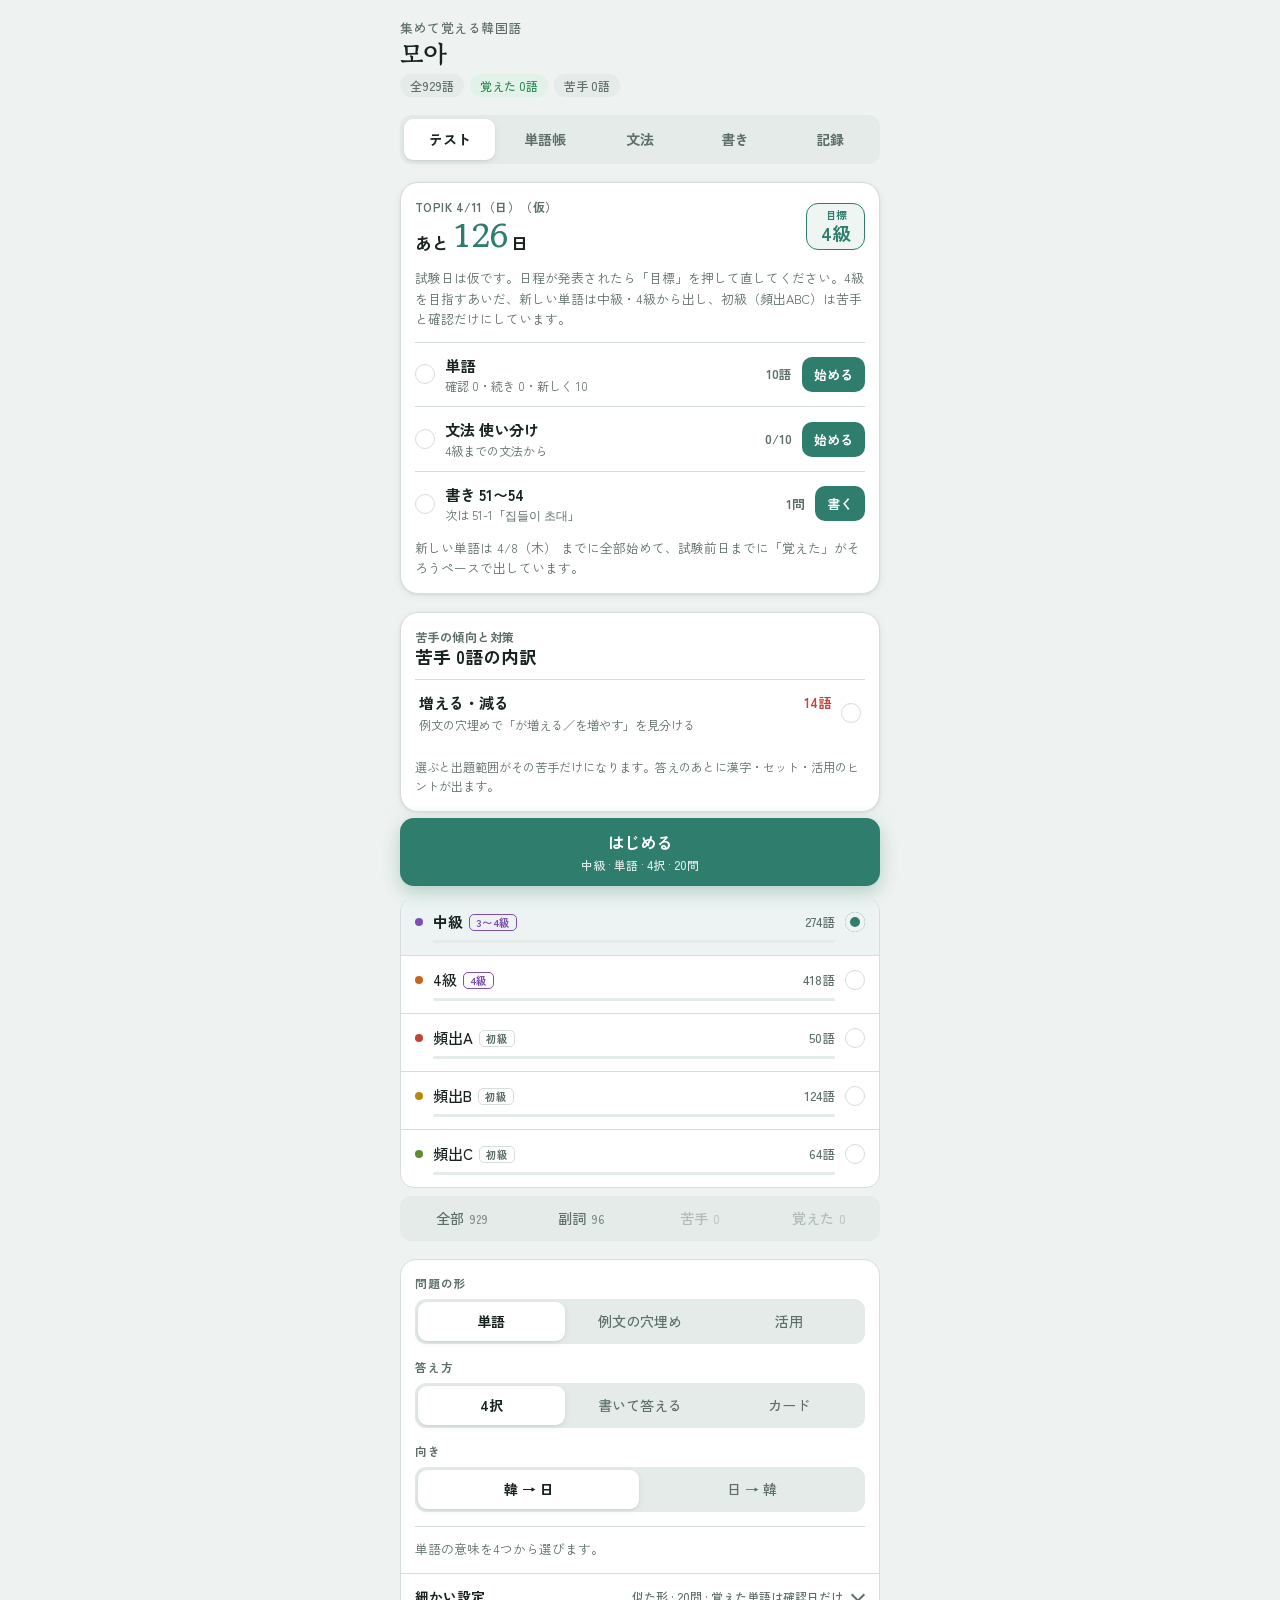
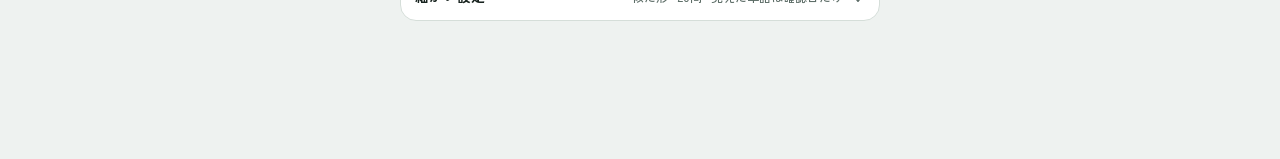
==== commit 94d77a1c: "自動チェック・追加単語の昇格・新アイコンを追加 - GitHub Actions でデータを検査し、通ったときだけ Pages に公開 - data/words.js に EXTRA（昇格した追加単語" ====
--- a/index.html
+++ b/index.html
@@ -4,10 +4,12 @@
 <meta charset="utf-8">
 <meta name="viewport" content="width=device-width,initial-scale=1,viewport-fit=cover">
 <title>모아</title>
+<meta name="robots" content="noindex, nofollow">
 <meta name="description" content="TOPIKの単語・文法・書きを練習する自分用アプリ">
 <meta name="theme-color" content="#EEF2F0" media="(prefers-color-scheme: light)">
 <meta name="theme-color" content="#111816" media="(prefers-color-scheme: dark)">
 <link rel="manifest" href="manifest.webmanifest">
+<link rel="icon" type="image/png" sizes="32x32" href="icons/favicon-32.png">
 <link rel="icon" type="image/png" sizes="192x192" href="icons/icon-192.png">
 <link rel="apple-touch-icon" href="icons/apple-touch-icon.png">
 <meta name="apple-mobile-web-app-capable" content="yes">
@@ -236,6 +238,13 @@
 .bkfile{display:block;text-align:center;box-sizing:border-box}
 #bk-st:empty{display:none}
 #bk-st.ng{color:var(--ng)}
+#bk-promote{padding:10px;font-size:.92rem}
+#bk-promote .bkn{font-size:.75rem;color:var(--muted);margin-left:6px}
+.bknudge{display:grid;grid-template-columns:minmax(0,1fr) auto;gap:6px 12px;align-items:center;background:color-mix(in srgb,var(--b) 14%,var(--surface));border:1px solid color-mix(in srgb,var(--b) 45%,var(--line));border-radius:14px;padding:12px 14px}
+.bknudge div{display:flex;flex-direction:column;min-width:0}
+.bknudge b{font-size:.9rem}
+.bknudge small{font-size:.76rem;color:var(--muted)}
+.bknudge .linkbtn{grid-column:1 / -1;justify-self:end}
 .linkbtn{font:inherit;background:none;border:0;color:var(--muted);text-decoration:underline;cursor:pointer;padding:0;font-size:.8rem}
 /* 単語帳 */
 .search{display:flex;gap:8px}
@@ -554,1083 +563,20 @@
 
 <div class="wrap" id="app"></div>
 
+<script src="data/words.js"></script>
+<script src="data/grammar.js"></script>
+<script src="data/writing.js"></script>
 <script>
 // [韓, 意味, 例文, 例文の訳]
-const A_RAW = [
-["늘다","増える・上達する","한국어 실력이 많이 늘었어요.","韓国語の実力がだいぶ伸びました。"],
-["참","本当に・とても","날씨가 참 좋네요.","天気が本当にいいですね。"],
-["잘","よく・上手に","노래를 정말 잘해요.","歌が本当に上手です。"],
-["즐겁다","楽しい","여행이 정말 즐거웠어요.","旅行が本当に楽しかったです。"],
-["막","ちょうど今・むやみに","지금 막 도착했어요.","今ちょうど着きました。"],
-["고르다","選ぶ","마음에 드는 걸 고르세요.","気に入ったのを選んでください。"],
-["세우다","立てる・止める","여기에 차를 세워 주세요.","ここで車を止めてください。"],
-["좀","ちょっと","좀 도와주세요.","ちょっと手伝ってください。"],
-["다","全部","숙제를 다 했어요.","宿題を全部やりました。"],
-["나오다","出てくる","집에서 일찍 나왔어요.","家を早く出ました。"],
-["부치다","（郵便などを）送る","우체국에서 편지를 부쳤어요.","郵便局で手紙を送りました。"],
-["바라다","願う・望む","행복하시길 바랍니다.","お幸せを願っています。"],
-["돕다","手伝う・助ける","친구 이사를 도왔어요.","友達の引っ越しを手伝いました。"],
-["걸다","かける","친구에게 전화를 걸었어요.","友達に電話をかけました。"],
-["요금","料金","택시 요금이 올랐어요.","タクシー料金が上がりました。"],
-["구하다","求める・探す","아르바이트를 구하고 있어요.","バイトを探しています。"],
-["더","もっと","하나 더 주세요.","もう一つください。"],
-["미리","前もって","미리 예약했어요.","前もって予約しました。"],
-["덜","より少なく・あまり〜ない","오늘은 어제보다 덜 추워요.","今日は昨日ほど寒くないです。"],
-["피우다","（タバコを）吸う・（花を）咲かせる","여기서 담배를 피우면 안 돼요.","ここでタバコを吸ってはいけません。"],
-["의자","椅子","의자에 앉으세요.","椅子に座ってください。"],
-["지나다","過ぎる・通る","벌써 일 년이 지났어요.","もう1年が過ぎました。"],
-["다니다","通う","회사에 다니고 있어요.","会社に通っています（勤めています）。"],
-["소식","便り・知らせ","좋은 소식이 있어요.","いい知らせがあります。"],
-["다녀오다","行ってくる","잘 다녀오세요.","いってらっしゃい。"],
-["대하다","対する","한국 문화에 대해 알고 싶어요.","韓国文化について知りたいです。"],
-["방학","（学校の）長期休み","방학 때 한국에 갈 거예요.","休みの間に韓国へ行くつもりです。"],
-["넣다","入れる","가방에 책을 넣었어요.","かばんに本を入れました。"],
-["행사","行事・イベント","주말에 큰 행사가 있어요.","週末に大きなイベントがあります。"],
-["전공","専攻","전공이 뭐예요?","専攻は何ですか。"],
-["냉면","冷麺","여름에는 냉면이 최고예요.","夏は冷麺が最高です。"],
-["딱","ぴったり・ちょうど","사이즈가 딱 맞아요.","サイズがぴったりです。"],
-["꽤","かなり","한국어를 꽤 잘하시네요.","韓国語がかなりお上手ですね。"],
-["꼭","必ず・きっと","다음에 꼭 만나요.","次は必ず会いましょう。"],
-["묻다","尋ねる","길을 물어봤어요.","道を尋ねてみました。"],
-["잡지","雑誌","카페에서 잡지를 읽었어요.","カフェで雑誌を読みました。"],
-["과자","お菓子","과자를 너무 많이 먹었어요.","お菓子を食べすぎました。"],
-["사전","辞書","모르는 단어는 사전에서 찾아요.","知らない単語は辞書で調べます。"],
-["곧","すぐに・まもなく","버스가 곧 와요.","バスがまもなく来ます。"],
-["시청","市役所","시청 앞에서 만나요.","市役所の前で会いましょう。"],
-["생기다","できる・生じる","여자 친구가 생겼어요.","彼女ができました。"],
-["창문","窓","창문 좀 열어 주세요.","ちょっと窓を開けてください。"],
-["또","また","또 만나요.","また会いましょう。"],
-["못","〜できない","술을 못 마셔요.","お酒が飲めません。"],
-["놓다","置く","책상 위에 놓으세요.","机の上に置いてください。"],
-["찍다","（写真を）撮る","사진 좀 찍어 주세요.","写真を撮ってください。"],
-["쉽다","易しい","이 문제는 쉬워요.","この問題は易しいです。"],
-["걷다","歩く","매일 30분 걸어요.","毎日30分歩きます。"],
-["직장","職場","직장이 집에서 가까워요.","職場が家から近いです。"],
-["책상","机","책상 위가 깨끗해요.","机の上がきれいです。"]
-];
-const B_RAW = [
-["아마","たぶん","아마 내일 비가 올 거예요.","たぶん明日は雨が降るでしょう。"],
-["참","本当に・とても","날씨가 참 좋네요.","天気が本当にいいですね。"],
-["취직하다","就職する","작년에 회사에 취직했어요.","去年会社に就職しました。"],
-["공책","ノート","공책에 단어를 써요.","ノートに単語を書きます。"],
-["버리다","捨てる","쓰레기를 버려 주세요.","ゴミを捨ててください。"],
-["벗다","脱ぐ","여기서 신발을 벗으세요.","ここで靴を脱いでください。"],
-["빨래","洗濯（物）","주말에 빨래를 해요.","週末に洗濯をします。"],
-["올라가다","上がる・登る","계단으로 올라가요.","階段で上がります。"],
-["우표","切手","편지에 우표를 붙였어요.","手紙に切手を貼りました。"],
-["푹","ぐっすり・ゆっくり","어제 푹 잤어요.","昨日ぐっすり寝ました。"],
-["경험","経験","좋은 경험이 됐어요.","いい経験になりました。"],
-["대사관","大使館","대사관에서 비자를 받았어요.","大使館でビザをもらいました。"],
-["소풍","遠足・ピクニック","공원으로 소풍을 갔어요.","公園へピクニックに行きました。"],
-["월급","月給","월급날이 기다려져요.","給料日が待ち遠しいです。"],
-["정도","程度・〜くらい","한 시간 정도 걸려요.","1時間くらいかかります。"],
-["떠나다","去る・出発する","내일 서울로 떠나요.","明日ソウルへ発ちます。"],
-["반","半分・クラス","반만 주세요.","半分だけください。"],
-["소포","小包","일본에 소포를 보냈어요.","日本に小包を送りました。"],
-["장미","バラ","장미꽃을 선물했어요.","バラの花を贈りました。"],
-["젊다","若い","우리 엄마는 젊어 보여요.","うちの母は若く見えます。"],
-["짐","荷物","짐이 너무 많아요.","荷物が多すぎます。"],
-["금방","すぐに・さっき","금방 갈게요.","すぐ行きます。"],
-["기사","記事・運転手","신문 기사를 읽었어요.","新聞記事を読みました。"],
-["달력","カレンダー","달력에 약속을 적었어요.","カレンダーに約束を書きました。"],
-["답장","返信・返事","문자 답장을 보냈어요.","メッセージの返信を送りました。"],
-["만지다","触る","만지지 마세요.","触らないでください。"],
-["민속촌","民俗村","민속촌에서 한복을 입었어요.","民俗村で韓服を着ました。"],
-["사거리","交差点（十字路）","사거리에서 오른쪽으로 가세요.","交差点で右へ行ってください。"],
-["수첩","手帳","수첩에 메모했어요.","手帳にメモしました。"],
-["자신","自信・自身","요리에 자신이 있어요.","料理に自信があります。"],
-["좁다","狭い","방이 좀 좁아요.","部屋がちょっと狭いです。"],
-["짓다","建てる・（名前を）つける","새 집을 지었어요.","新しい家を建てました。"],
-["통장","通帳","은행에서 통장을 만들었어요.","銀行で通帳を作りました。"],
-["거리","通り・街・距離","명동 거리는 항상 사람이 많아요.","明洞の通りはいつも人が多いです。"],
-["감상하다","鑑賞する","주말에 영화를 감상했어요.","週末に映画を鑑賞しました。"],
-["닮다","似る","아빠를 많이 닮았어요.","父によく似ています。"],
-["무역","貿易","무역 회사에서 일해요.","貿易会社で働いています。"],
-["반대","反対","부모님이 반대하셨어요.","両親が反対しました。"],
-["잔치","宴・祝いの席","생일 잔치를 했어요.","誕生日のお祝いをしました。"],
-["전혀","全然","전혀 몰랐어요.","全然知りませんでした。"],
-["지키다","守る","약속을 꼭 지키세요.","約束を必ず守ってください。"],
-["취소하다","取り消す・キャンセルする","예약을 취소했어요.","予約をキャンセルしました。"],
-["친절하다","親切だ","직원이 아주 친절해요.","店員がとても親切です。"],
-["켜다","（電気を）つける","불 좀 켜 주세요.","ちょっと電気をつけてください。"],
-["합격하다","合格する","시험에 합격했어요.","試験に合格しました。"],
-["강","川","강을 따라 산책했어요.","川に沿って散歩しました。"],
-["갖다","持つ","우산 갖고 가세요.","傘を持って行ってください。"],
-["거울","鏡","거울을 보면서 화장해요.","鏡を見ながら化粧します。"],
-["건너가다","渡っていく","길을 건너가요.","道を渡っていきます。"],
-["건너편","向かい側","길 건너편에 은행이 있어요.","道の向かい側に銀行があります。"],
-["놀라다","驚く","깜짝 놀랐어요.","びっくりしました。"],
-["다르다","違う・異なる","생각이 서로 달라요.","考えがお互い違います。"],
-["데리다","連れる","동생을 데리고 왔어요.","弟（妹）を連れて来ました。"],
-["명절","（伝統的な）祝日・名節","명절에 고향에 가요.","名節に故郷へ帰ります。"],
-["부지런하다","勤勉だ・まめだ","동생은 아주 부지런해요.","弟（妹）はとても勤勉です。"],
-["설날","旧正月","설날에 떡국을 먹어요.","旧正月にトック（餅スープ）を食べます。"],
-["시키다","させる・注文する","치킨을 시켰어요.","チキンを注文しました。"],
-["싸다","安い・包む","이 가게는 싸고 맛있어요.","この店は安くておいしいです。"],
-["축제","祭り","대학 축제에 갔어요.","大学祭に行きました。"],
-["감다","（髪を）洗う・（目を）閉じる・巻く","아침에 머리를 감아요.","朝、髪を洗います。"],
-["경치","景色","경치가 정말 아름다워요.","景色が本当に美しいです。"],
-["계단","階段","계단에서 조심하세요.","階段で気をつけてください。"],
-["고치다","直す","컴퓨터를 고쳤어요.","パソコンを直しました。"],
-["나누다","分ける","케이크를 반으로 나눴어요.","ケーキを半分に分けました。"],
-["두다","置く","열쇠를 어디에 뒀어요?","鍵をどこに置きましたか。"],
-["똑바로","まっすぐ","똑바로 가세요.","まっすぐ行ってください。"],
-["뛰다","走る・跳ぶ","늦어서 뛰었어요.","遅れそうで走りました。"],
-["뜻","意味","이 단어 뜻이 뭐예요?","この単語の意味は何ですか。"],
-["무척","とても","오늘은 무척 피곤해요.","今日はとても疲れています。"],
-["바로","すぐ・まさに","집에 바로 갈 거예요.","家にすぐ帰ります。"],
-// 10/10 ノートから追加
-["내다","出す・（お金を）払う","리포트를 금요일까지 내야 해요.","レポートを金曜日までに出さなければなりません。"],
-["넘어지다","転ぶ","길이 미끄러워서 넘어졌어요.","道が滑りやすくて転びました。"],
-["누르다","押す","이 버튼을 누르세요.","このボタンを押してください。"],
-["늘","いつも","그 친구는 늘 웃는 얼굴이에요.","あの友達はいつも笑顔です。"],
-["능력","能力","그 사람은 일하는 능력이 뛰어나요.","あの人は仕事の能力がずば抜けています。"],
-["다치다","ケガする","운동하다가 손을 다쳤어요.","運動していて手をケガしました。"],
-["달리다","走る","아침마다 공원에서 달려요.","毎朝公園で走ります。"],
-["대신","代わりに","바쁘면 제가 대신 갈게요.","忙しいなら私が代わりに行きます。"],
-["대화","対話・会話","친구와 한국어로 대화를 했어요.","友達と韓国語で会話をしました。"],
-["떠들다","騒ぐ","도서관에서 떠들면 안 돼요.","図書館で騒いではいけません。"],
-["떨어지다","落ちる・下がる","시험에 떨어져서 너무 슬퍼요.","試験に落ちてとても悲しいです。"],
-["똑같다","まったく同じだ","언니와 저는 목소리가 똑같아요.","姉と私は声がまったく同じです。"],
-["뜨겁다","熱い","국이 뜨거우니까 조심하세요.","スープが熱いので気をつけてください。"],
-["목적","目的","이번 여행의 목적이 뭐예요?","今回の旅行の目的は何ですか。"],
-["무섭다","怖い","밤에 혼자 걷는 게 무서워요.","夜にひとりで歩くのが怖いです。"],
-["문구점","文房具店","문구점에서 볼펜을 샀어요.","文房具店でボールペンを買いました。"],
-["발표하다","発表する","수업 시간에 한국어로 발표했어요.","授業で韓国語で発表しました。"],
-["벌다","稼ぐ","아르바이트로 돈을 벌어요.","アルバイトでお金を稼ぎます。"],
-["봉투","封筒・袋","편지를 봉투에 넣었어요.","手紙を封筒に入れました。"],
-["부엌","台所","엄마는 부엌에서 요리하고 있어요.","母は台所で料理をしています。"],
-["서다","立つ","사람이 많아서 30분 동안 줄을 서서 기다렸어요.","人が多くて30分並んで待ちました。"],
-["설거지","食器洗い","밥을 먹은 후에 제가 설거지를 할게요.","ご飯を食べたあと、私が皿洗いをします。"],
-["식탁","食卓","식탁 위에 반찬을 놓았어요.","食卓の上におかずを置きました。"],
-["신청하다","申し込む","한국어 수업을 신청했어요.","韓国語の授業を申し込みました。"],
-["세다","強い","바람이 너무 세서 우산이 망가졌어요.","風が強すぎて傘が壊れました。"],
-["씹다","かむ","음식을 천천히 씹어 드세요.","食べ物をゆっくりかんで食べてください。"],
-["차다","冷たい","아침 공기가 아주 차요.","朝の空気がとても冷たいです。"],
-["연락","連絡","집에 도착하면 연락해 주세요.","家に着いたら連絡してください。"],
-["연휴","連休","이번 연휴에 부산에 놀러 가요.","今度の連休に釜山へ遊びに行きます。"],
-["열리다","開かれる・開く","다음 주에 학교에서 축제가 열려요.","来週、学校で祭りが開かれます。"]
-];
-
-const C_RAW = [
-// 10/14 ノートから（頻出C）
-["엽서","ハガキ","여행지에서 친구에게 엽서를 보냈어요.","旅行先から友達にハガキを送りました。"],
-["올려놓다","載せる・置く","가방을 의자 위에 올려놓았어요.","かばんを椅子の上に置きました。"],
-["위험하다","危険だ","밤에 혼자 산에 가는 것은 위험해요.","夜ひとりで山に行くのは危険です。"],
-["자료","資料・材料","발표 자료를 준비하고 있어요.","発表の資料を準備しています。"],
-["장마철","梅雨","장마철에는 비가 자주 와요.","梅雨の時期は雨がよく降ります。"],
-["정리하다","整理する・片付ける","주말에 방을 정리했어요.","週末に部屋を片付けました。"],
-["정하다","決める","여행 날짜를 아직 못 정했어요.","旅行の日程をまだ決められていません。"],
-["주부","主婦","우리 어머니는 주부예요.","うちの母は主婦です。"],
-["즐기다","楽しむ","주말에는 취미 생활을 즐겨요.","週末は趣味を楽しみます。"],
-["지하","地下","주차장은 지하 1층에 있어요.","駐車場は地下1階にあります。"],
-["착하다","（心が）優しい・善良だ","제 동생은 마음이 착해요.","私の弟（妹）は心が優しいです。"],
-["찾아가다","訪ねていく","선생님을 찾아가서 질문했어요.","先生を訪ねていって質問しました。"],
-["추다","踊る","축제에서 친구들과 춤을 췄어요.","祭りで友達と踊りました。"],
-["콧물","鼻水","감기에 걸려서 콧물이 나요.","風邪をひいて鼻水が出ます。"],
-["학기","学期","다음 학기에 한국어 수업을 들을 거예요.","来学期、韓国語の授業を取るつもりです。"],
-["환영하다","歓迎する","새로 온 친구를 다 같이 환영했어요.","新しく来た友達をみんなで歓迎しました。"],
-["환자","患者","병원에 환자가 많아요.","病院に患者が多いです。"],
-["날다","飛ぶ","새가 하늘을 날아요.","鳥が空を飛んでいます。"],
-["닦다","拭く・磨く","자기 전에 이를 닦아요.","寝る前に歯を磨きます。"],
-["세수","洗顔","아침에 일어나서 세수를 해요.","朝起きて顔を洗います。"],
-["안되다","気の毒だ","시험에 떨어졌다니 정말 안됐어요.","試験に落ちたなんて本当に気の毒です。"],
-["적다","書く（書きとめる）・少ない","이름과 전화번호를 여기에 적어 주세요.","名前と電話番号をここに書いてください。"],
-["-지 말다","〜しないで・〜するのをやめる","수업 중에 휴대폰을 사용하지 마세요.","授業中に携帯を使わないでください。"],
-["질","質","이 가게는 가격도 싸고 질도 좋아요.","この店は値段も安くて質もいいです。"],
-["양","量","이 식당은 음식 양이 많아요.","この食堂は料理の量が多いです。"],
-["상담하다","相談する","진로에 대해 선생님과 상담했어요.","進路について先生と相談しました。"],
-["감상","鑑賞・感想","제 취미는 음악 감상이에요.","私の趣味は音楽鑑賞です。"],
-["게시판","掲示板","공지 사항은 게시판에 붙어 있어요.","お知らせは掲示板に貼ってあります。"],
-["담그다","漬ける","할머니가 김치를 담가 주셨어요.","祖母がキムチを漬けてくれました。"],
-["눕다","横になる","피곤해서 소파에 누웠어요.","疲れてソファに横になりました。"],
-["가짜","偽物","이 가방은 가짜 같아요.","このかばんは偽物みたいです。"],
-["맡기다","預ける・任せる","여행 가는 동안 강아지를 친구에게 맡겼어요.","旅行に行く間、犬を友達に預けました。"],
-["체험","体験","민속촌에서 전통 문화를 체험했어요.","民俗村で伝統文化を体験しました。"],
-["옮기다","移す・運ぶ","책상을 창문 옆으로 옮겼어요.","机を窓のそばに移しました。"],
-["동아리","サークル","대학교에서 사진 동아리에 들어갔어요.","大学で写真サークルに入りました。"],
-["심다","植える","마당에 나무를 심었어요.","庭に木を植えました。"],
-["차갑다","冷たい","차가운 물 한 잔 주세요.","冷たい水を1杯ください。"],
-["동네","町・近所","우리 동네에는 맛있는 빵집이 있어요.","うちの近所においしいパン屋があります。"],
-["강당","講堂","졸업식은 강당에서 해요.","卒業式は講堂でやります。"],
-["전시하다","展示する","박물관에서 옛날 그림을 전시하고 있어요.","博物館で昔の絵を展示しています。"],
-["사귀다","付き合う・（友達を）作る","한국 친구를 많이 사귀고 싶어요.","韓国の友達をたくさん作りたいです。"],
-["돌려주다","返す","빌린 책을 내일 돌려줄게요.","借りた本を明日返します。"],
-["훨씬","ずっと・はるかに","지하철이 버스보다 훨씬 빨라요.","地下鉄のほうがバスよりずっと速いです。"],
-["약하다","弱い","저는 몸이 약해서 자주 감기에 걸려요.","私は体が弱くて、よく風邪をひきます。"],
-["쏘다","おごる・刺す・撃つ","오늘 저녁은 제가 쏠게요.","今日の夕飯は私がおごります。"],
-["진료","診療","이 병원은 토요일에도 진료를 해요.","この病院は土曜日も診療しています。"],
-["굉장히","ものすごく","오늘은 굉장히 더워요.","今日はものすごく暑いです。"],
-["살찌다","太る","요즘 많이 먹어서 살쪘어요.","最近たくさん食べて太りました。"],
-["문의하다","問い合わせる","자세한 내용은 전화로 문의해 주세요.","詳しい内容は電話でお問い合わせください。"],
-["들리다","聞こえる","옆방에서 음악 소리가 들려요.","隣の部屋から音楽が聞こえます。"],
-["기르다","育てる・（髪を）伸ばす","집에서 고양이를 길러요.","家で猫を飼っています。"],
-["똑똑하다","賢い","그 아이는 정말 똑똑해요.","あの子は本当に賢いです。"],
-["동전","コイン・小銭","자판기에 동전을 넣었어요.","自販機に小銭を入れました。"],
-["지폐","紙幣","지갑에 지폐가 한 장도 없어요.","財布にお札が1枚もありません。"],
-["메다","背負う・（肩に）かける","학생들이 가방을 메고 학교에 가요.","学生たちがかばんを背負って学校へ行きます。"],
-["환불","払い戻し","옷이 작아서 환불을 받았어요.","服が小さくて払い戻してもらいました。"],
-["가렵다","かゆい","모기에 물려서 다리가 가려워요.","蚊に刺されて足がかゆいです。"],
-["말리다","乾かす・（けんかを）止める","머리를 감고 드라이어로 말렸어요.","髪を洗ってドライヤーで乾かしました。"],
-["예매하다","前もって買う・予約購入する","콘서트 표를 인터넷으로 예매했어요.","コンサートのチケットをネットで前売りで買いました。"],
-["두껍다","厚い","겨울에는 두꺼운 옷을 입어요.","冬は厚い服を着ます。"],
-["얇다","薄い","여름에는 얇은 옷이 좋아요.","夏は薄い服がいいです。"],
-["심심하다","退屈だ","주말에 할 일이 없어서 심심해요.","週末にやることがなくて退屈です。"],
-["연기하다","延期する","비 때문에 경기를 다음 주로 연기했어요.","雨のせいで試合を来週に延期しました。"],
-["미루다","延ばす・先送りする","숙제를 내일로 미루지 마세요.","宿題を明日に延ばさないでください。"]
-];
-
 // 中級（3〜4級）：TOPIK II の読解・聞き取り・書きでよく出る語
-const M_RAW = [
-// 動詞（漢字語）
-["관리하다","管理する","건강을 잘 관리해야 해요.","健康をしっかり管理しなければなりません。"],
-["보호하다","保護する・守る","환경을 보호하기 위해 일회용품을 줄였다.","環境を守るために使い捨て用品を減らした。"],
-["예방하다","予防する","손을 자주 씻으면 감기를 예방할 수 있어요.","手をよく洗えば風邪を予防できます。"],
-["발전하다","発展する","기술이 빠르게 발전하고 있다.","技術が急速に発展している。"],
-["변화하다","変化する","사람들의 생활 방식이 많이 변화했다.","人々の生活様式が大きく変化した。"],
-["주장하다","主張する","그는 자신의 의견이 옳다고 주장했다.","彼は自分の意見が正しいと主張した。"],
-["강조하다","強調する","선생님은 복습의 중요성을 강조하셨다.","先生は復習の大切さを強調された。"],
-["제안하다","提案する","친구가 주말에 등산을 가자고 제안했다.","友達が週末に登山に行こうと提案した。"],
-["요구하다","要求する・求める","손님이 환불을 요구했다.","客が払い戻しを求めた。"],
-["거절하다","断る","부탁을 거절하기가 어려웠어요.","頼みを断るのが難しかったです。"],
-["허락하다","許す・許可する","부모님이 유학을 허락해 주셨어요.","両親が留学を許してくれました。"],
-["포기하다","あきらめる","힘들어도 포기하지 마세요.","大変でもあきらめないでください。"],
-["집중하다","集中する","시끄러워서 공부에 집중할 수 없었다.","うるさくて勉強に集中できなかった。"],
-["참가하다","参加する","마라톤 대회에 참가했어요.","マラソン大会に参加しました。"],
-["지원하다","支援する・応募する","정부가 청년들의 취업을 지원하고 있다.","政府が若者の就職を支援している。"],
-["이용하다","利用する","이 도서관은 누구나 이용할 수 있어요.","この図書館は誰でも利用できます。"],
-["소비하다","消費する","여름에는 전기를 많이 소비한다.","夏は電気を多く消費する。"],
-["절약하다","節約する","물을 절약하려고 샤워 시간을 줄였다.","水を節約しようとシャワーの時間を減らした。"],
-["낭비하다","浪費する・無駄にする","시간을 낭비하지 마세요.","時間を無駄にしないでください。"],
-["투자하다","投資する","회사는 새로운 기술에 많은 돈을 투자했다.","会社は新しい技術に多くのお金を投資した。"],
-["판단하다","判断する","겉모습만 보고 사람을 판단하면 안 된다.","見た目だけで人を判断してはいけない。"],
-["결심하다","決心する","올해는 담배를 끊기로 결심했다.","今年はタバコをやめると決心した。"],
-["계획하다","計画する","다음 달 여행을 계획하고 있어요.","来月の旅行を計画しています。"],
-["경쟁하다","競争する","여러 회사가 시장에서 경쟁하고 있다.","多くの会社が市場で競争している。"],
-["협력하다","協力する","두 나라는 환경 문제를 해결하기 위해 협력하기로 했다.","両国は環境問題を解決するために協力することにした。"],
-["의지하다","頼る","힘들 때 가족에게 많이 의지했다.","つらいとき家族にとても頼った。"],
-["존중하다","尊重する","다른 사람의 의견을 존중해야 한다.","他人の意見を尊重しなければならない。"],
-["배려하다","気遣う・配慮する","그는 늘 주변 사람을 배려한다.","彼はいつも周りの人を気遣う。"],
-["표현하다","表現する","감정을 말로 표현하기가 어렵다.","感情を言葉で表現するのは難しい。"],
-["전달하다","伝える・渡す","이 편지를 선생님께 전달해 주세요.","この手紙を先生に渡してください。"],
-["회복하다","回復する","수술 후 건강을 빨리 회복했다.","手術後、健康を早く回復した。"],
-["감동하다","感動する","영화를 보고 크게 감동했다.","映画を見て大いに感動した。"],
-["실망하다","がっかりする","결과를 보고 많이 실망했어요.","結果を見てとてもがっかりしました。"],
-["후회하다","後悔する","그때 더 열심히 하지 않은 것을 후회한다.","あのときもっと頑張らなかったことを後悔している。"],
-["만족하다","満足する","새 직장에 아주 만족해요.","新しい職場にとても満足しています。"],
-["긴장하다","緊張する","면접 때 너무 긴장해서 말을 잘 못했다.","面接でとても緊張してうまく話せなかった。"],
-["당황하다","慌てる・戸惑う","갑자기 질문을 받아서 당황했어요.","急に質問されて慌てました。"],
-["오해하다","誤解する","제 말을 오해하지 마세요.","私の言葉を誤解しないでください。"],
-["해소하다","解消する","운동으로 스트레스를 해소해요.","運動でストレスを解消します。"],
-["처리하다","処理する","이 일은 오늘까지 처리해야 해요.","この仕事は今日までに処理しなければなりません。"],
-["연결하다","つなぐ・接続する","휴대폰을 컴퓨터에 연결했다.","携帯をパソコンにつないだ。"],
-["대비하다","備える","지진에 대비해서 물과 음식을 준비해 두었다.","地震に備えて水と食べ物を準備しておいた。"],
-["공유하다","共有する","회의 자료를 팀원들과 공유했다.","会議資料をチームのメンバーと共有した。"],
-["수집하다","集める・収集する","그는 오래된 우표를 수집한다.","彼は古い切手を収集している。"],
-["분석하다","分析する","설문 조사 결과를 분석했다.","アンケート調査の結果を分析した。"],
-["조사하다","調査する","대학생 500명을 대상으로 조사했다.","大学生500人を対象に調査した。"],
-["응답하다","回答する","응답자의 60%가 '그렇다'고 응답했다.","回答者の60%が「そうだ」と回答した。"],
-["개발하다","開発する","새로운 약을 개발하는 데 10년이 걸렸다.","新しい薬を開発するのに10年かかった。"],
-["생산하다","生産する","이 공장에서는 자동차를 생산한다.","この工場では自動車を生産している。"],
-["수출하다","輸出する","한국은 반도체를 많이 수출한다.","韓国は半導体を多く輸出している。"],
-["수입하다","輸入する","그 나라는 식량의 대부분을 수입한다.","その国は食料のほとんどを輸入している。"],
-["운영하다","運営する・経営する","부모님은 작은 식당을 운영하신다.","両親は小さな食堂を経営している。"],
-["담당하다","担当する","저는 이 프로젝트의 홍보를 담당하고 있어요.","私はこのプロジェクトの広報を担当しています。"],
-["승진하다","昇進する","그는 입사 3년 만에 과장으로 승진했다.","彼は入社3年で課長に昇進した。"],
-["등록하다","登録する","한국어 학원에 등록했어요.","韓国語の塾に登録しました。"],
-["제출하다","提出する","서류를 금요일까지 제출해야 한다.","書類を金曜日までに提出しなければならない。"],
-["연구하다","研究する","그는 대학에서 한국 역사를 연구한다.","彼は大学で韓国の歴史を研究している。"],
-["금지하다","禁止する","이곳에서는 흡연을 금지하고 있다.","ここでは喫煙を禁止している。"],
-["홍보하다","宣伝する・広報する","SNS로 새 제품을 홍보했다.","SNSで新製品を宣伝した。"],
-["추천하다","薦める・推薦する","친구가 이 책을 추천해 줬어요.","友達がこの本を薦めてくれました。"],
-["상상하다","想像する","10년 후의 내 모습을 상상해 봤다.","10年後の自分の姿を想像してみた。"],
-["예상하다","予想する","예상한 것보다 사람이 많았다.","予想していたより人が多かった。"],
-["의논하다","話し合う・相談する","이 문제는 가족과 의논해 보겠습니다.","この問題は家族と話し合ってみます。"],
-["반복하다","繰り返す","같은 실수를 반복하지 않도록 조심하세요.","同じミスを繰り返さないように気をつけてください。"],
-["확대하다","拡大する","회사는 해외 사업을 확대할 계획이다.","会社は海外事業を拡大する計画だ。"],
-["축소하다","縮小する","예산이 부족해서 행사 규모를 축소했다.","予算が足りず行事の規模を縮小した。"],
-["사과하다","謝る","늦어서 친구에게 사과했어요.","遅れて友達に謝りました。"],
-// 動詞（固有語）
-["견디다","耐える","그 더위를 어떻게 견뎠는지 모르겠다.","あの暑さをどう耐えたのかわからない。"],
-["이루다","成し遂げる・かなえる","꿈을 이루기 위해 매일 노력하고 있다.","夢をかなえるために毎日努力している。"],
-["이르다","至る・達する","참가자가 천 명에 이르렀다.","参加者が千人に達した。"],
-["따르다","従う・ついていく","규칙을 잘 따라야 한다.","規則にきちんと従わなければならない。"],
-["바뀌다","変わる","계획이 갑자기 바뀌었어요.","計画が急に変わりました。"],
-["줄다","減る","요즘 수입이 많이 줄었다.","最近収入がかなり減った。"],
-["넘다","超える","참가자가 백 명이 넘었다.","参加者が100人を超えた。"],
-["넘치다","あふれる","비가 많이 와서 강물이 넘쳤다.","雨がたくさん降って川の水があふれた。"],
-["모이다","集まる","광장에 사람들이 많이 모였다.","広場に人が大勢集まった。"],
-["모으다","集める・貯める","여행 가려고 돈을 모으고 있어요.","旅行に行こうとお金を貯めています。"],
-["쌓이다","積もる・たまる","스트레스가 쌓이면 잠을 잘 못 자요.","ストレスがたまるとよく眠れません。"],
-["쌓다","積む","경험을 쌓기 위해 인턴을 했다.","経験を積むためにインターンをした。"],
-["깨닫다","気づく・悟る","아프고 나서 건강의 소중함을 깨달았다.","病気をして健康の大切さに気づいた。"],
-["떠오르다","浮かぶ","좋은 생각이 떠올랐어요.","いい考えが浮かびました。"],
-["망치다","台無しにする","비 때문에 여행을 망쳤다.","雨のせいで旅行が台無しになった。"],
-["끊다","やめる・切る","건강을 위해 담배를 끊었어요.","健康のためにタバコをやめました。"],
-["빠지다","抜ける・はまる・溺れる","요즘 한국 드라마에 빠졌어요.","最近韓国ドラマにはまっています。"],
-["놓치다","逃す・乗り遅れる","버스를 놓쳐서 지각했다.","バスに乗り遅れて遅刻した。"],
-["맞추다","合わせる","약속 시간에 맞춰서 도착했어요.","約束の時間に合わせて到着しました。"],
-["어기다","破る・背く","약속을 어기면 안 돼요.","約束を破ってはいけません。"],
-["키우다","育てる・飼う","아이를 키우는 것은 쉽지 않다.","子どもを育てるのは簡単ではない。"],
-["돌보다","世話をする・面倒を見る","주말마다 할머니를 돌봐 드려요.","毎週末おばあちゃんの世話をしています。"],
-["살리다","生かす・助ける","자신의 장점을 살려서 일을 찾았다.","自分の長所を生かして仕事を探した。"],
-["다투다","口げんかする・争う","사소한 일로 친구와 다퉜다.","ささいなことで友達と口げんかした。"],
-["익히다","身につける・（火を）通す","새로운 기술을 익히는 데 시간이 걸린다.","新しい技術を身につけるのに時間がかかる。"],
-["갖추다","備える・そろえる","이 호텔은 다양한 시설을 갖추고 있다.","このホテルはさまざまな施設を備えている。"],
-["드러나다","明らかになる・現れる","조사 결과 문제점이 드러났다.","調査の結果、問題点が明らかになった。"],
-["나타나다","現れる","약을 먹고 효과가 바로 나타났다.","薬を飲んで効果がすぐに現れた。"],
-["나타내다","表す","이 그래프는 인구의 변화를 나타낸다.","このグラフは人口の変化を表している。"],
-["사라지다","消える・なくなる","전통 문화가 점점 사라지고 있다.","伝統文化がだんだん消えつつある。"],
-["이어지다","続く・つながる","더위가 다음 주까지 이어질 것으로 보인다.","暑さは来週まで続く見込みだ。"],
-["벌어지다","（差が）開く・（事が）起こる","두 사람의 점수 차이가 크게 벌어졌다.","二人の点数の差が大きく開いた。"],
-// 形容詞
-["뛰어나다","優れている","그 선수는 실력이 뛰어나다.","その選手は実力が優れている。"],
-["어색하다","気まずい・ぎこちない","처음 만난 사람과 이야기하는 게 어색해요.","初対面の人と話すのは気まずいです。"],
-["소중하다","大切だ","가족은 나에게 가장 소중한 존재이다.","家族は私にとって一番大切な存在だ。"],
-["솔직하다","率直だ・正直だ","솔직하게 말해 주세요.","正直に言ってください。"],
-["성실하다","誠実だ・まじめだ","그는 성실해서 모두에게 신뢰를 받는다.","彼はまじめなので皆に信頼されている。"],
-["꼼꼼하다","几帳面だ・細かい","그는 일을 꼼꼼하게 처리한다.","彼は仕事を几帳面に処理する。"],
-["활발하다","活発だ","동생은 성격이 활발해요.","弟は性格が活発です。"],
-["복잡하다","複雑だ・混んでいる","출근 시간에는 지하철이 복잡해요.","通勤時間は地下鉄が混んでいます。"],
-["단순하다","単純だ","이 기계는 사용 방법이 단순하다.","この機械は使い方が単純だ。"],
-["정확하다","正確だ","정확한 시간을 알려 주세요.","正確な時間を教えてください。"],
-["확실하다","確かだ・確実だ","아직 확실한 것은 없어요.","まだ確かなことはありません。"],
-["분명하다","はっきりしている・明らかだ","그의 목표는 분명하다.","彼の目標ははっきりしている。"],
-["독특하다","独特だ・ユニークだ","이 식당은 분위기가 독특하다.","この食堂は雰囲気が独特だ。"],
-["흔하다","ありふれている・よくある","요즘은 혼자 사는 사람이 흔하다.","最近は一人暮らしの人が珍しくない。"],
-["드물다","まれだ・珍しい","이 지역에서 눈이 오는 일은 드물다.","この地域で雪が降ることはまれだ。"],
-["엄격하다","厳しい・厳格だ","우리 학교는 규칙이 엄격하다.","うちの学校は規則が厳しい。"],
-["편안하다","楽だ・安らかだ","집에 오니 마음이 편안하다.","家に帰ると心が安らぐ。"],
-["불안하다","不安だ","결과가 나올 때까지 불안했어요.","結果が出るまで不安でした。"],
-["억울하다","悔しい・納得がいかない","잘못하지 않았는데 혼나서 억울했다.","悪くないのに叱られて悔しかった。"],
-["아쉽다","残念だ・名残惜しい","여행이 벌써 끝나서 아쉬워요.","旅行がもう終わって名残惜しいです。"],
-["부럽다","うらやましい","한국어를 잘하는 친구가 부러워요.","韓国語が上手な友達がうらやましいです。"],
-["그립다","恋しい・懐かしい","고향 음식이 그리워요.","故郷の料理が恋しいです。"],
-["귀찮다","面倒だ・おっくうだ","비 오는 날은 나가기가 귀찮아요.","雨の日は出かけるのがおっくうです。"],
-["지루하다","退屈だ","영화가 너무 지루해서 졸았다.","映画がとても退屈で居眠りした。"],
-["상쾌하다","爽やかだ・すがすがしい","아침 공기가 상쾌하다.","朝の空気が爽やかだ。"],
-["뚜렷하다","はっきりしている・著しい","한국은 사계절이 뚜렷하다.","韓国は四季がはっきりしている。"],
-["바람직하다","望ましい","대화로 문제를 해결하는 것이 바람직하다.","話し合いで問題を解決するのが望ましい。"],
-["가능하다","可能だ・できる","온라인으로도 신청이 가능합니다.","オンラインでも申し込みが可能です。"],
-["일정하다","一定だ","매일 일정한 시간에 자는 것이 좋다.","毎日一定の時間に寝るのがよい。"],
-// 名詞
-["적극적","積極的","회의에 적극적으로 참여했다.","会議に積極的に参加した。"],
-["소극적","消極的","그는 소극적인 성격이라 발표를 싫어한다.","彼は消極的な性格なので発表が嫌いだ。"],
-["긍정적","肯定的・前向き","긍정적으로 생각하면 마음이 편해진다.","前向きに考えると気持ちが楽になる。"],
-["부정적","否定的","이 정책에 대해 부정적인 의견이 많다.","この政策について否定的な意見が多い。"],
-["목표","目標","올해 목표는 TOPIK 4급 합격이에요.","今年の目標はTOPIK4級合格です。"],
-["계기","きっかけ","드라마를 계기로 한국어 공부를 시작했다.","ドラマをきっかけに韓国語の勉強を始めた。"],
-["과정","過程・課程","결과보다 과정이 중요하다.","結果より過程が大切だ。"],
-["기회","機会・チャンス","좋은 기회를 놓치지 마세요.","いい機会を逃さないでください。"],
-["문제점","問題点","이 계획의 문제점은 비용이다.","この計画の問題点は費用だ。"],
-["장점","長所・メリット","이 제품의 장점은 가볍다는 것이다.","この製品の長所は軽いことだ。"],
-["단점","短所・デメリット","단점을 고치려고 노력하고 있어요.","短所を直そうと努力しています。"],
-["특징","特徴","이 지역 음식의 특징은 맵다는 것이다.","この地域の料理の特徴は辛いことだ。"],
-["차이","違い・差","두 제품은 가격 차이가 크다.","二つの製品は価格の差が大きい。"],
-["비용","費用","여행 비용이 생각보다 많이 들었다.","旅行費用が思ったよりかかった。"],
-["소득","所得・収入","소득이 늘면서 소비도 늘었다.","所得が増えるにつれ消費も増えた。"],
-["물가","物価","요즘 물가가 너무 올랐다.","最近物価がすごく上がった。"],
-["인구","人口","이 도시의 인구는 점점 줄어들고 있다.","この都市の人口はだんだん減っている。"],
-["세대","世代","세대 간의 생각 차이가 크다.","世代間の考え方の違いが大きい。"],
-["노인","高齢者・お年寄り","혼자 사는 노인이 늘어나고 있다.","一人暮らしの高齢者が増えている。"],
-["청소년","青少年・10代","청소년의 스마트폰 사용 시간이 늘었다.","青少年のスマホ使用時間が増えた。"],
-["고객","顧客・お客様","고객의 의견을 듣고 서비스를 개선했다.","顧客の意見を聞いてサービスを改善した。"],
-["소비자","消費者","소비자들은 가격보다 품질을 중요하게 생각한다.","消費者は価格より品質を重視する。"],
-["제품","製品","이 회사의 제품은 디자인이 좋다.","この会社の製品はデザインがいい。"],
-["품질","品質","품질이 좋은 물건을 오래 쓰고 싶어요.","品質のいい物を長く使いたいです。"],
-["시설","施設・設備","이 아파트는 편의 시설이 잘 되어 있다.","このマンションは便利な施設が整っている。"],
-["제도","制度","정부는 새로운 육아 지원 제도를 만들었다.","政府は新しい育児支援制度を作った。"],
-["정책","政策","정부의 환경 정책에 관심이 많다.","政府の環境政策に関心が高い。"],
-["규칙","規則・ルール","회사 규칙을 지켜야 한다.","会社の規則を守らなければならない。"],
-["질서","秩序","줄을 서서 질서를 지킵시다.","列に並んで秩序を守りましょう。"],
-["안전","安全","안전을 위해 안전벨트를 매세요.","安全のためにシートベルトを締めてください。"],
-["사고","事故","어제 사고가 나서 길이 많이 막혔다.","昨日事故が起きて道がすごく混んだ。"],
-["피해","被害","태풍으로 큰 피해를 입었다.","台風で大きな被害を受けた。"],
-["갈등","対立・葛藤","세대 간의 갈등이 문제가 되고 있다.","世代間の対立が問題になっている。"],
-["의견","意見","다른 사람의 의견도 들어 보세요.","ほかの人の意見も聞いてみてください。"],
-["입장","立場","상대방의 입장에서 생각해 보세요.","相手の立場で考えてみてください。"],
-["상황","状況","지금은 상황이 좋지 않다.","今は状況がよくない。"],
-["조건","条件","이 일은 조건이 좋아서 지원했다.","この仕事は条件が良いので応募した。"],
-["실력","実力","꾸준히 연습해서 실력이 늘었다.","地道に練習して実力が伸びた。"],
-["성격","性格","그 친구는 성격이 밝아서 인기가 많다.","あの友達は性格が明るくて人気がある。"],
-["감정","感情","감정을 잘 조절하는 것이 중요하다.","感情をうまくコントロールすることが大切だ。"],
-["자연","自然","주말에는 자연 속에서 쉬고 싶다.","週末は自然の中で休みたい。"],
-["자원","資源","자원을 아껴 써야 한다.","資源を大切に使わなければならない。"],
-["오염","汚染","공기 오염이 심각하다.","大気汚染が深刻だ。"],
-["재활용","リサイクル","플라스틱은 재활용할 수 있다.","プラスチックはリサイクルできる。"],
-["기후","気候","기후 변화로 여름이 길어졌다.","気候変動で夏が長くなった。"],
-["전문가","専門家","전문가의 도움을 받는 것이 좋다.","専門家の助けを受けるのがよい。"],
-["비율","比率・割合","여성 직원의 비율이 높아졌다.","女性社員の割合が高くなった。"],
-["평균","平均","하루 평균 7시간을 잔다.","1日平均7時間寝る。"],
-["대상","対象","이 프로그램은 초등학생을 대상으로 한다.","このプログラムは小学生を対象としている。"],
-["응답자","回答者","응답자의 절반이 찬성했다.","回答者の半分が賛成した。"],
-["찬성","賛成","이 의견에 찬성하는 사람이 많다.","この意見に賛成する人が多い。"],
-["전통","伝統","이 마을은 전통을 잘 지키고 있다.","この村は伝統をよく守っている。"],
-["관계","関係","동료와의 관계가 좋다.","同僚との関係が良い。"],
-["동료","同僚","회사 동료들과 점심을 먹었다.","会社の同僚と昼ご飯を食べた。"],
-["상대방","相手","상대방의 이야기를 끝까지 들어야 한다.","相手の話を最後まで聞かなければならない。"],
-["자세","姿勢・態度","바른 자세로 앉으세요.","正しい姿勢で座ってください。"],
-["증상","症状","감기 증상이 있으면 집에서 쉬세요.","風邪の症状があったら家で休んでください。"],
-["수면","睡眠","충분한 수면은 건강에 중요하다.","十分な睡眠は健康に大切だ。"],
-["식습관","食習慣","건강을 위해 식습관을 바꿨다.","健康のために食習慣を変えた。"],
-["혜택","恩恵・特典","회원이 되면 할인 혜택을 받을 수 있다.","会員になると割引の特典を受けられる。"],
-["고장","故障","엘리베이터가 고장이 났다.","エレベーターが故障した。"],
-// 副詞・つなぎの言葉
-["꾸준히","こつこつと・地道に","매일 꾸준히 운동하고 있어요.","毎日こつこつ運動しています。"],
-["적어도","少なくとも","적어도 일주일에 세 번은 운동하세요.","少なくとも週3回は運動してください。"],
-["마침내","ついに","3년 동안 준비해서 마침내 합격했다.","3年間準備してついに合格した。"],
-["드디어","ついに・やっと","드디어 방학이 시작됐어요.","やっと休みが始まりました。"],
-["점차","次第に","날씨가 점차 따뜻해지고 있다.","天気が次第に暖かくなっている。"],
-["한꺼번에","一度に・まとめて","일을 한꺼번에 하려고 하지 마세요.","仕事を一度にやろうとしないでください。"],
-["저절로","ひとりでに・自然と","재미있는 이야기를 들으니 저절로 웃음이 나왔다.","面白い話を聞いて自然と笑いがこぼれた。"],
-["차라리","いっそ・むしろ","이렇게 막힐 거면 차라리 지하철을 탈 걸 그랬어요.","こんなに混むなら、いっそ地下鉄に乗ればよかったです。"],
-["아무리","どんなに","아무리 바빠도 아침은 꼭 먹어요.","どんなに忙しくても朝ご飯は必ず食べます。"],
-["반드시","必ず","이 약은 반드시 식후에 드세요.","この薬は必ず食後に飲んでください。"],
-["과연","果たして・さすが","과연 그 계획이 성공할 수 있을까?","果たしてその計画は成功するだろうか。"],
-["비교적","比較的","이번 시험은 비교적 쉬웠다.","今回の試験は比較的易しかった。"],
-["상당히","相当・かなり","그 일은 상당히 시간이 걸린다.","その仕事はかなり時間がかかる。"],
-["대체로","おおむね・だいたい","이번 행사에 대한 반응은 대체로 좋았다.","今回の行事への反応はおおむね良かった。"],
-["그동안","その間・これまで","그동안 도와주셔서 감사합니다.","これまで助けてくださってありがとうございます。"],
-["미처","まだ（〜できなかった）","너무 바빠서 미처 연락을 못 했어요.","忙しすぎて連絡できずにいました。"],
-["그러므로","それゆえ・だから","운동은 건강에 좋다. 그러므로 매일 하는 것이 좋다.","運動は健康に良い。だから毎日するのがよい。"],
-["그런데도","それなのに","열심히 공부했다. 그런데도 시험에 떨어졌다.","一生懸命勉強した。それなのに試験に落ちた。"],
-["또한","また・さらに","이 방법은 쉽다. 또한 돈도 들지 않는다.","この方法は簡単だ。また、お金もかからない。"],
-["즉","すなわち・つまり","그는 어머니의 남동생, 즉 외삼촌이다.","彼は母の弟、つまり叔父だ。"],
-["한편","一方","서울은 비가 왔다. 한편 부산은 맑았다.","ソウルは雨が降った。一方、釜山は晴れた。"]
-];
-
 // 4級：TOPIK II 4級までに押さえたい語（中級に入っていないもの）。[韓, 意味, 例文, 訳, 漢字, 空欄にする形]
-const L_RAW = [
-// 動詞（漢字語）：仕事・社会
-["강화하다","強化する","회사는 개인 정보 보안을 강화하기로 했다.","会社は個人情報のセキュリティを強化することにした。","強化"],
-["검토하다","検討する","보내 주신 제안서를 꼼꼼히 검토해 보겠습니다.","お送りいただいた提案書をしっかり検討いたします。","検討"],
-["고려하다","考慮する","가격과 품질을 함께 고려해서 결정했다.","価格と品質をあわせて考慮して決めた。","考慮"],
-["관찰하다","観察する","아이들은 곤충을 관찰하며 즐거워했다.","子どもたちは虫を観察しながら楽しんだ。","観察"],
-["구성하다","構成する","우리 팀은 다섯 명으로 구성되어 있다.","私たちのチームは5人で構成されている。","構成"],
-["기록하다","記録する","매일 쓴 돈을 가계부에 기록하고 있어요.","毎日使ったお金を家計簿に記録しています。","記録"],
-["기억하다","覚えている・記憶する","처음 만난 날을 아직도 기억하고 있어요.","初めて会った日を今でも覚えています。","記憶"],
-["대표하다","代表する","그는 회사를 대표해서 발표를 했다.","彼は会社を代表して発表をした。","代表"],
-["도입하다","導入する","회사가 재택근무 제도를 도입했다.","会社が在宅勤務制度を導入した。","導入"],
-["독립하다","独立する","대학을 졸업하고 부모님에게서 독립했다.","大学を卒業して親から独立した。","独立"],
-["방문하다","訪問する","고객사를 직접 방문해서 설명했다.","取引先を直接訪問して説明した。","訪問"],
-["발견하다","発見する","자료에서 중요한 오류를 발견했다.","資料から重要な誤りを発見した。","発見"],
-["발달하다","発達する","교통이 발달해서 이동이 편해졌다.","交通が発達して移動が楽になった。","発達"],
-["보관하다","保管する","중요한 서류는 금고에 보관하세요.","大事な書類は金庫に保管してください。","保管"],
-["보완하다","補う・補完する","부족한 부분을 보완해서 다시 제출했다.","足りない部分を補って再提出した。","補完"],
-["보장하다","保障する","회사는 직원의 휴가를 보장해야 한다.","会社は社員の休暇を保障しなければならない。","保障"],
-["비판하다","批判する","언론은 정부의 정책을 강하게 비판했다.","メディアは政府の政策を強く批判した。","批判"],
-["설득하다","説得する","부모님을 설득해서 유학을 가게 됐다.","両親を説得して留学できることになった。","説得"],
-["설명하다","説明する","사용 방법을 자세히 설명해 드릴게요.","使い方を詳しくご説明します。","説明"],
-["성공하다","成功する","여러 번 실패한 끝에 결국 성공했다.","何度も失敗した末に、ついに成功した。","成功"],
-["실패하다","失敗する","첫 번째 시도는 실패했지만 포기하지 않았다.","最初の挑戦は失敗したが、あきらめなかった。","失敗"],
-["수정하다","修正する","보고서의 오타를 수정했어요.","報告書の誤字を修正しました。","修正"],
-["승인하다","承認する","부장님이 휴가 신청을 승인해 주셨다.","部長が休暇申請を承認してくださった。","承認"],
-["실시하다","実施する","회사에서 매년 건강 검진을 실시한다.","会社で毎年健康診断を実施している。","実施"],
-["언급하다","言及する・触れる","사장님이 회의에서 그 문제를 언급했다.","社長が会議でその問題に触れた。","言及"],
-["요청하다","要請する・求める","고객이 추가 자료를 요청했다.","お客様が追加の資料を求めた。","要請"],
-["위반하다","違反する","교통 법규를 위반하면 벌금을 내야 한다.","交通法規に違反すると罰金を払わなければならない。","違反"],
-["유발하다","引き起こす・誘発する","스트레스는 여러 질병을 유발할 수 있다.","ストレスはさまざまな病気を引き起こしうる。","誘発"],
-["의존하다","依存する","스마트폰에 지나치게 의존하는 사람이 많다.","スマホに頼りすぎている人が多い。","依存"],
-["인식하다","認識する","환경 문제의 심각성을 인식해야 한다.","環境問題の深刻さを認識しなければならない。","認識"],
-["작성하다","作成する","회의록을 작성해서 팀원들과 공유했다.","議事録を作成してチームメンバーと共有した。","作成"],
-["저장하다","保存する","파일을 저장하는 것을 잊지 마세요.","ファイルを保存するのを忘れないでください。","貯蔵"],
-["적용하다","適用する","새 규칙은 다음 달부터 적용된다.","新しい規則は来月から適用される。","適用"],
-["전환하다","転換する・切り替える","회사는 친환경 에너지로 전환하고 있다.","会社は環境にやさしいエネルギーに切り替えている。","転換"],
-["접수하다","受け付ける・申し込む","신청서는 온라인으로만 접수합니다.","申請書はオンラインでのみ受け付けます。","接受"],
-["조절하다","調節する","에어컨 온도를 조절해 주세요.","エアコンの温度を調節してください。","調節"],
-["존재하다","存在する","우주에는 다른 생명체가 존재할까?","宇宙にはほかの生命体が存在するだろうか。","存在"],
-["주목하다","注目する","많은 기업이 그 기술에 주목하고 있다.","多くの企業がその技術に注目している。","注目"],
-["증명하다","証明する","그는 실력으로 자신을 증명했다.","彼は実力で自分を証明した。","証明"],
-["지적하다","指摘する","선배가 보고서의 문제점을 지적해 줬다.","先輩が報告書の問題点を指摘してくれた。","指摘"],
-["진행하다","進める・進行する","회의는 예정대로 진행되었다.","会議は予定どおり進められた。","進行"],
-["참석하다","出席する","내일 회의에 참석할 수 있어요?","明日の会議に出席できますか。","参席"],
-["채용하다","採用する","회사는 올해 신입 사원을 20명 채용했다.","会社は今年、新入社員を20人採用した。","採用"],
-["추구하다","追い求める・追求する","그는 늘 새로운 것을 추구한다.","彼はいつも新しいものを追い求めている。","追求"],
-["출시하다","発売する","새 스마트폰이 다음 달에 출시된다.","新しいスマホが来月発売される。","出市"],
-["측정하다","測定する","매일 아침 혈압을 측정해요.","毎朝血圧を測っています。","測定"],
-["통과하다","通過する・合格する","서류 심사를 통과해서 면접을 보게 됐다.","書類審査を通過して面接を受けることになった。","通過"],
-["파악하다","把握する","먼저 문제의 원인을 파악해야 한다.","まず問題の原因を把握しなければならない。","把握"],
-["평가하다","評価する","전문가들은 이 작품을 높이 평가했다.","専門家たちはこの作品を高く評価した。","評価"],
-["포함하다","含む","가격에는 세금이 포함되어 있습니다.","価格には税金が含まれています。","包含"],
-["해석하다","解釈する","같은 말도 사람마다 다르게 해석한다.","同じ言葉でも人によって違うように解釈する。","解釈"],
-["협상하다","交渉する","두 회사는 가격 문제로 협상하고 있다.","両社は価格の問題で交渉している。","協商"],
-["확보하다","確保する","충분한 예산을 확보하는 것이 중요하다.","十分な予算を確保することが大切だ。","確保"],
-["활용하다","活用する","인공지능을 업무에 활용하는 회사가 늘고 있다.","AIを業務に活用する会社が増えている。","活用"],
-["흡수하다","吸収する","이 옷은 땀을 잘 흡수한다.","この服は汗をよく吸収する。","吸収"],
-["반영하다","反映する","고객의 의견을 반영해서 디자인을 바꿨다.","お客様の意見を反映してデザインを変えた。","反映"],
-["발휘하다","発揮する","그는 위기 상황에서 능력을 발휘했다.","彼は危機的な状況で能力を発揮した。","発揮"],
-["배치하다","配置する","새 직원을 영업부에 배치했다.","新しい社員を営業部に配置した。","配置"],
-["보급되다","普及する","스마트폰이 보급되면서 생활이 달라졌다.","スマホが普及して生活が変わった。","普及"],
-["부담하다","負担する","교통비는 회사가 부담합니다.","交通費は会社が負担します。","負担"],
-["상징하다","象徴する","비둘기는 평화를 상징한다.","ハトは平和を象徴している。","象徴"],
-["선호하다","好む","요즘 젊은 사람들은 작은 집을 선호한다.","最近の若い人は小さい家を好む。","選好"],
-["소유하다","所有する","차를 소유하지 않는 사람이 늘고 있다.","車を持たない人が増えている。","所有"],
-["수용하다","受け入れる","다양한 의견을 수용하는 자세가 필요하다.","さまざまな意見を受け入れる姿勢が必要だ。","受容"],
-["시도하다","試みる","새로운 방법을 시도해 보았다.","新しい方法を試してみた。","試図"],
-["신고하다","届け出る・通報する","지갑을 잃어버려서 경찰에 신고했다.","財布をなくして警察に届け出た。","申告"],
-["실현하다","実現する","꿈을 실현하기 위해 노력하고 있다.","夢を実現するために努力している。","実現"],
-["연장하다","延長する","회의 시간을 30분 연장했다.","会議の時間を30分延長した。","延長"],
-["예측하다","予測する","내일 날씨를 정확하게 예측하기는 어렵다.","明日の天気を正確に予測するのは難しい。","予測"],
-["완성하다","完成させる","드디어 그림을 완성했다.","ついに絵を完成させた。","完成"],
-["우려하다","心配する・懸念する","전문가들은 물가 상승을 우려하고 있다.","専門家たちは物価の上昇を懸念している。","憂慮"],
-["의미하다","意味する","빨간 신호는 멈추라는 것을 의미한다.","赤信号は止まれということを意味する。","意味"],
-["이동하다","移動する","회의 장소를 3층으로 이동했습니다.","会議の場所を3階に移しました。","移動"],
-["인상하다","引き上げる・値上げする","버스 요금을 다음 달부터 인상한다.","バス料金を来月から値上げする。","引上"],
-["일치하다","一致する","두 사람의 의견이 일치했다.","二人の意見が一致した。","一致"],
-["자극하다","刺激する","빵 냄새가 식욕을 자극한다.","パンの匂いが食欲を刺激する。","刺激"],
-["절감하다","削減する","비용을 절감하기 위해 종이 사용을 줄였다.","費用を削減するために紙の使用を減らした。","節減"],
-["정착하다","定着する・住みつく","외국에서 정착하는 데 시간이 걸렸다.","外国で落ち着くのに時間がかかった。","定着"],
-["제한하다","制限する","이 공원은 차량 출입을 제한하고 있다.","この公園は車両の出入りを制限している。","制限"],
-["조정하다","調整する","회의 일정을 다시 조정했습니다.","会議の日程を改めて調整しました。","調整"],
-["주의하다","注意する","길이 미끄러우니 주의하세요.","道が滑りやすいので注意してください。","注意"],
-["지속되다","続く・持続する","이런 상태가 오래 지속되면 건강에 해롭다.","このような状態が長く続くと健康に悪い。","持続"],
-["차별하다","差別する","성별에 따라 사람을 차별하면 안 된다.","性別によって人を差別してはいけない。","差別"],
-["참고하다","参考にする","자세한 내용은 홈페이지를 참고하세요.","詳しい内容はホームページを参考にしてください。","参考"],
-["추진하다","推進する","시는 새로운 공원 사업을 추진하고 있다.","市は新しい公園の事業を推進している。","推進"],
-["충족하다","満たす","지원 조건을 충족해야 신청할 수 있다.","応募条件を満たさないと申し込めない。","充足"],
-["취급하다","扱う","이 가게는 중고 물건도 취급한다.","この店は中古品も扱っている。","取扱"],
-["파괴하다","破壊する","무분별한 개발이 자연을 파괴하고 있다.","無分別な開発が自然を破壊している。","破壊"],
-["폐지하다","廃止する","정부는 그 제도를 작년에 폐지했다.","政府はその制度を昨年廃止した。","廃止"],
-["표시하다","表示する・印をつける","중요한 부분에 밑줄로 표시했다.","大事な部分に下線で印をつけた。","表示"],
-["향상되다","向上する","꾸준히 연습해서 실력이 향상되었다.","地道に練習して実力が向上した。","向上"],
-["형성되다","形成される","어릴 때 형성된 습관은 바꾸기 어렵다.","幼いころに形成された習慣は変えにくい。","形成"],
-["확산되다","広がる・拡散する","잘못된 정보가 빠르게 확산되었다.","誤った情報が急速に広がった。","拡散"],
-["가입하다","加入する・入会する","회사 근처 헬스장에 가입했어요.","会社の近くのジムに入会しました。","加入"],
-["강요하다","強要する","부모가 아이에게 공부를 강요하면 안 된다.","親が子どもに勉強を強要してはいけない。","強要"],
-["거부하다","拒否する","그는 인터뷰 요청을 거부했다.","彼はインタビューの依頼を拒否した。","拒否"],
-["공감하다","共感する","많은 사람들이 그의 이야기에 공감했다.","多くの人が彼の話に共感した。","共感"],
-["공개하다","公開する","회사는 새 제품을 처음으로 공개했다.","会社は新製品を初めて公開した。","公開"],
-["교환하다","交換する","사이즈가 안 맞아서 교환했어요.","サイズが合わなかったので交換しました。","交換"],
-["구입하다","購入する","온라인으로 필요한 책을 구입했다.","オンラインで必要な本を購入した。","購入"],
-["기부하다","寄付する","매달 어려운 이웃을 위해 기부하고 있다.","毎月、困っている人のために寄付している。","寄付"],
-["납부하다","納める","세금은 이달 말까지 납부해야 한다.","税金は今月末までに納めなければならない。","納付"],
-["대처하다","対処する","위기에 빨리 대처하는 능력이 중요하다.","危機にすばやく対処する能力が大切だ。","対処"],
-["동의하다","同意する","저도 그 의견에 동의합니다.","私もその意見に同意します。","同意"],
-["모집하다","募集する","동아리에서 신입 회원을 모집하고 있다.","サークルで新入会員を募集している。","募集"],
-["반납하다","返却する","빌린 책은 일주일 안에 반납하세요.","借りた本は1週間以内に返却してください。","返納"],
-["배달하다","配達する","이 식당은 음식을 집까지 배달해 준다.","この食堂は料理を家まで配達してくれる。","配達"],
-["보고하다","報告する","회의 결과를 부장님께 보고했다.","会議の結果を部長に報告した。","報告"],
-["보상하다","補償する","회사는 피해를 입은 고객에게 보상했다.","会社は被害を受けた客に補償した。","補償"],
-["분리하다","分ける・分離する","쓰레기는 종류별로 분리해서 버리세요.","ごみは種類別に分けて捨ててください。","分離"],
-["상영하다","上映する","이 영화관에서는 옛날 영화를 상영한다.","この映画館では昔の映画を上映している。","上映"],
-["선발하다","選抜する","대회에 나갈 선수를 20명 선발했다.","大会に出る選手を20人選んだ。","選抜"],
-["수리하다","修理する","고장 난 에어컨을 수리했다.","故障したエアコンを修理した。","修理"],
-["실수하다","ミスする","긴장해서 발표 중에 실수했다.","緊張して発表中にミスをした。","失手"],
-["안내하다","案内する","직원이 회의실까지 안내해 주었다.","スタッフが会議室まで案内してくれた。","案内"],
-["예약하다","予約する","출장 가기 일주일 전에 호텔을 예약했다.","出張の1週間前にホテルを予約した。","予約"],
-["외출하다","外出する","비가 많이 와서 외출하지 않았다.","雨がたくさん降ったので外出しなかった。","外出"],
-["응원하다","応援する","모두가 한국 팀을 응원했다.","みんなが韓国チームを応援した。","応援"],
-["인쇄하다","印刷する","회의 자료를 10부 인쇄해 주세요.","会議資料を10部印刷してください。","印刷"],
-["입사하다","入社する","작년 4월에 이 회사에 입사했어요.","去年の4月にこの会社に入社しました。","入社"],
-["퇴사하다","退職する","그는 지난달에 회사를 퇴사했다.","彼は先月会社を辞めた。","退社"],
-["출근하다","出勤する","보통 9시까지 회사에 출근해요.","ふだん9時までに会社に出勤します。","出勤"],
-["퇴근하다","退勤する","오늘은 일이 적어서 일찍 퇴근할 거예요.","今日は仕事が少ないので早く退勤するつもりです。","退勤"],
-["결제하다","支払う・決済する","카드로 결제할게요.","カードで支払います。","決済"],
-["송금하다","送金する","친구에게 여행비를 송금했다.","友達に旅行代を送金した。","送金"],
-["저축하다","貯蓄する・貯金する","월급의 30%를 저축하고 있다.","給料の30%を貯金している。","貯蓄"],
-["환전하다","両替する","공항에서 엔화를 원화로 환전했어요.","空港で円をウォンに両替しました。","換銭"],
-["계약하다","契約する","새 사무실을 2년 동안 계약했다.","新しい事務所を2年間契約した。","契約"],
-// 動詞（固有語）
-["가리다","選り好みする・隠す","저는 음식을 가리지 않고 잘 먹어요.","私は好き嫌いなくよく食べます。"],
-["가꾸다","手入れする・育てる","주말마다 정원을 가꾸는 것이 취미이다.","週末ごとに庭の手入れをするのが趣味だ。"],
-["갚다","返す（借りを）","빌린 돈은 다음 달에 갚을게요.","借りたお金は来月返します。"],
-["거두다","収める・得る","그는 사업에서 큰 성공을 거두었다.","彼は事業で大きな成功を収めた。"],
-["꾸미다","飾る","방을 예쁘게 꾸몄어요.","部屋をかわいく飾りました。"],
-["끼치다","及ぼす・かける","늦어서 폐를 끼쳐 죄송합니다.","遅れてご迷惑をおかけして申し訳ありません。"],
-["나서다","乗り出す・進み出る","주민들이 직접 문제 해결에 나섰다.","住民たちが自ら問題の解決に乗り出した。"],
-["남기다","残す","음식을 남기지 말고 다 드세요.","料理を残さず全部召し上がってください。"],
-["늦추다","遅らせる","출발 시간을 30분 늦췄다.","出発時間を30分遅らせた。"],
-["다루다","扱う","이 책은 환경 문제를 다루고 있다.","この本は環境問題を扱っている。"],
-["달라지다","変わる","10년 사이에 이 도시는 많이 달라졌다.","10年の間にこの街は大きく変わった。"],
-["당하다","（被害に）遭う","사기를 당해서 돈을 잃었다.","詐欺に遭ってお金を失った。","当"],
-["덜다","減らす・軽くする","동료가 도와줘서 부담을 덜 수 있었다.","同僚が手伝ってくれて負担を減らせた。"],
-["데우다","温める","전자레인지에 밥을 데웠다.","電子レンジでご飯を温めた。"],
-["따지다","問いただす・細かく比べる","가격만 따지지 말고 품질도 보세요.","値段だけで比べないで品質も見てください。"],
-["떨어뜨리다","落とす","휴대폰을 바닥에 떨어뜨렸다.","携帯を床に落とした。"],
-["마주치다","出くわす","길에서 옛날 친구와 마주쳤다.","道で昔の友達とばったり会った。"],
-["머무르다","泊まる・滞在する","출장 동안 시내에 있는 호텔에 머물렀다.","出張の間、市内のホテルに滞在した。","","머물렀다"],
-["바라보다","見つめる・眺める","창밖을 바라보며 생각에 잠겼다.","窓の外を眺めながら物思いにふけった。"],
-["버티다","持ちこたえる・耐える","힘들어도 조금만 더 버텨 보자.","大変でも、もう少しだけ頑張ってみよう。"],
-["벗어나다","抜け出す・外れる","도시를 벗어나 시골에서 쉬고 싶다.","都会を離れて田舎で休みたい。"],
-["베풀다","施す・もてなす","그는 어려운 사람들에게 친절을 베풀었다.","彼は困っている人たちに親切にした。"],
-["비우다","空ける","이사 전에 냉장고를 깨끗이 비웠다.","引っ越し前に冷蔵庫をきれいに空にした。"],
-["빌다","祈る","시험에 꼭 합격하기를 빌게요.","試験に必ず合格するよう祈っています。"],
-["빼다","抜く・除く","양파는 빼 주세요.","玉ねぎは抜いてください。"],
-["뽑다","選ぶ・抜く","반장을 투표로 뽑았다.","学級委員を投票で選んだ。"],
-["삼다","〜とする・〜にする","그 실패를 좋은 교훈으로 삼았다.","その失敗をよい教訓とした。"],
-["새우다","（夜を）明かす","시험 공부 때문에 밤을 새웠다.","試験勉強のせいで徹夜した。"],
-["서두르다","急ぐ","시간이 없으니까 서둘러 주세요.","時間がないので急いでください。","","서둘러"],
-["섞다","混ぜる","밀가루와 설탕을 잘 섞어 주세요.","小麦粉と砂糖をよく混ぜてください。"],
-["속다","だまされる","그 말에 속아서 돈을 냈다.","その言葉にだまされてお金を払った。"],
-["숨기다","隠す","그는 사실을 숨기고 있었다.","彼は事実を隠していた。"],
-["쏟다","こぼす・注ぐ","커피를 옷에 쏟았어요.","コーヒーを服にこぼしました。"],
-["아끼다","大切にする・節約する","물을 아껴 씁시다.","水を大切に使いましょう。"],
-["알리다","知らせる","회의 시간이 바뀌면 알려 주세요.","会議の時間が変わったら知らせてください。"],
-["앞두다","控える","시험을 일주일 앞두고 있다.","試験を1週間後に控えている。"],
-["얻다","得る","이번 경험으로 많은 것을 얻었다.","今回の経験で多くのものを得た。"],
-["여기다","思う・みなす","그는 가족을 가장 소중하게 여긴다.","彼は家族を何より大切に思っている。"],
-["올리다","上げる","회사가 직원들의 월급을 올렸다.","会社が社員の給料を上げた。"],
-["이끌다","導く・率いる","그는 팀을 성공으로 이끌었다.","彼はチームを成功に導いた。"],
-["이기다","勝つ","우리 팀이 3대 1로 이겼다.","私たちのチームが3対1で勝った。"],
-["잇다","つなぐ","두 도시를 잇는 다리가 생겼다.","二つの都市をつなぐ橋ができた。"],
-["자라다","育つ","이 식물은 햇빛이 잘 드는 곳에서 잘 자란다.","この植物は日当たりのいい所でよく育つ。"],
-["잠기다","（鍵が）かかる・浸かる","문이 잠겨 있어서 들어갈 수 없었다.","ドアに鍵がかかっていて入れなかった。"],
-["지우다","消す","칠판의 글씨를 지웠다.","黒板の字を消した。"],
-["짜다","組む・（計画を）立てる","여행 일정을 짜고 있어요.","旅行の日程を組んでいます。"],
-["차리다","（食事を）用意する・整える","엄마가 저녁을 차려 주셨다.","母が夕食を用意してくれた。"],
-["채우다","満たす・埋める","물병에 물을 가득 채웠다.","水筒に水をいっぱい入れた。"],
-["챙기다","（忘れずに）準備する・気にかける","여권을 꼭 챙기세요.","パスポートを必ず持っていってください。"],
-["퍼지다","広がる","소문이 회사 전체에 퍼졌다.","うわさが会社全体に広がった。"],
-["펼치다","広げる・繰り広げる","책을 펼쳐서 30쪽을 보세요.","本を開いて30ページを見てください。"],
-["해내다","やり遂げる","어려운 일을 끝까지 해냈다.","難しい仕事を最後までやり遂げた。"],
-["헤매다","さまよう・迷う","길을 몰라서 한참 헤맸다.","道がわからなくてしばらく迷った。"],
-["헤어지다","別れる","친구와 역 앞에서 헤어졌다.","友達と駅の前で別れた。"],
-["흘리다","流す・こぼす","영화를 보고 감동해서 눈물을 흘렸다.","映画を見て感動して涙を流した。"],
-["흔들리다","揺れる","지진으로 건물이 흔들렸다.","地震で建物が揺れた。"],
-["드러내다","表に出す・表す","그는 감정을 잘 드러내지 않는다.","彼は感情をあまり表に出さない。"],
-["맡다","引き受ける・担当する","이번 프로젝트는 제가 맡게 되었습니다.","今回のプロジェクトは私が担当することになりました。"],
-["밝히다","明らかにする","경찰은 사고의 원인을 밝혔다.","警察は事故の原因を明らかにした。"],
-["이루어지다","かなう・成り立つ","드디어 오랜 꿈이 이루어졌다.","ついに長年の夢がかなった。"],
-["마치다","終える","일을 마치고 바로 집에 갔다.","仕事を終えてすぐ家に帰った。"],
-["끌다","引く・集める","그 영화는 많은 관심을 끌었다.","その映画は大きな関心を集めた。"],
-["굶다","食事を抜く","아침을 굶으면 건강에 좋지 않다.","朝食を抜くと健康によくない。"],
-["깨다","覚める・割る","알람 소리에 잠이 깼다.","アラームの音で目が覚めた。","","깼다"],
-["깨지다","割れる・壊れる","컵이 떨어져서 깨졌다.","コップが落ちて割れた。"],
-["놀리다","からかう","친구를 놀리면 안 돼요.","友達をからかってはいけません。"],
-["다가오다","近づく","시험이 다가오니까 긴장된다.","試験が近づいてきて緊張する。"],
-["돌아다니다","歩き回る","시내를 돌아다니며 구경했다.","市内を歩き回って見物した。"],
-["들르다","立ち寄る","퇴근길에 편의점에 들렀다.","帰り道にコンビニに寄った。"],
-["망설이다","ためらう","그는 대답하기를 망설였다.","彼は答えるのをためらった。"],
-["모자라다","足りない","시간이 모자라서 다 못 했다.","時間が足りなくて全部はできなかった。"],
-["묵다","泊まる","명동에 있는 호텔에 묵었어요.","明洞にあるホテルに泊まりました。"],
-["설레다","ときめく・わくわくする","여행 전날 마음이 설레서 잠이 안 왔다.","旅行の前日、わくわくして眠れなかった。"],
-["외우다","覚える・暗記する","단어를 매일 20개씩 외워요.","単語を毎日20個ずつ覚えています。"],
-["지치다","疲れ果てる","일이 너무 많아서 지쳤어요.","仕事が多すぎてくたくたです。"],
-["찾아오다","訪ねてくる","고객이 사무실로 직접 찾아왔다.","お客様が事務所に直接訪ねてきた。"],
-["털어놓다","打ち明ける","친구에게 고민을 털어놓았다.","友達に悩みを打ち明けた。"],
-["틀리다","間違う","계산이 틀려서 다시 했어요.","計算が間違っていたのでやり直しました。"],
-["풀리다","解ける・ほぐれる","오랜 고민이 드디어 풀렸다.","長い悩みがついに解決した。"],
-["피하다","避ける","출근 시간을 피해서 일찍 나왔다.","通勤ラッシュを避けて早く出た。","避"],
-// 形容詞
-["가난하다","貧しい","어린 시절 우리 집은 가난했다.","子どものころ、うちは貧しかった。"],
-["강하다","強い","그는 책임감이 강한 사람이다.","彼は責任感の強い人だ。","強"],
-["겸손하다","謙虚だ","그는 성공했지만 늘 겸손하다.","彼は成功したが、いつも謙虚だ。","謙遜"],
-["곤란하다","困る・難しい","갑자기 그런 부탁을 하시면 곤란합니다.","急にそういうお願いをされても困ります。","困難"],
-["괴롭다","つらい・苦しい","혼자 고민하는 것이 너무 괴로웠다.","一人で悩むのがとてもつらかった。"],
-["급하다","急ぎだ・せっかちだ","급한 일이 생겨서 먼저 가 볼게요.","急用ができたので先に失礼します。","急"],
-["깔끔하다","すっきりしている・きちんとしている","방이 깔끔하게 정리되어 있다.","部屋がすっきり片付いている。"],
-["날카롭다","鋭い","칼이 날카로우니 조심하세요.","包丁が鋭いので気をつけてください。"],
-["냉정하다","冷静だ・冷たい","그는 냉정하게 상황을 판단했다.","彼は冷静に状況を判断した。","冷静"],
-["넉넉하다","十分だ・ゆとりがある","시간이 넉넉하니까 천천히 하세요.","時間は十分あるのでゆっくりやってください。"],
-["느긋하다","のんびりしている","주말에는 느긋하게 쉬고 싶다.","週末はのんびり休みたい。"],
-["당연하다","当然だ","약속을 지키는 것은 당연하다.","約束を守るのは当然だ。","当然"],
-["대단하다","すごい","혼자서 그 일을 다 하다니 대단하네요.","一人でその仕事を全部やるなんてすごいですね。"],
-["든든하다","心強い","가족이 옆에 있어서 든든하다.","家族がそばにいて心強い。"],
-["막막하다","途方に暮れる","졸업 후에 무엇을 해야 할지 막막하다.","卒業後に何をすべきか途方に暮れている。","漠漠"],
-["민감하다","敏感だ","그는 소리에 민감한 편이다.","彼は音に敏感なほうだ。","敏感"],
-["번거롭다","面倒だ・煩わしい","서류를 준비하는 과정이 번거롭다.","書類を準備する手続きが面倒だ。"],
-["부드럽다","柔らかい","이 빵은 아주 부드러워요.","このパンはとても柔らかいです。"],
-["불가능하다","不可能だ","하루 만에 끝내는 것은 불가능하다.","1日で終わらせるのは不可能だ。","不可能"],
-["불규칙하다","不規則だ","생활이 불규칙하면 건강이 나빠진다.","生活が不規則だと健康が悪くなる。","不規則"],
-["유리하다","有利だ","외국어를 잘하면 취업에 유리하다.","外国語が上手だと就職に有利だ。","有利"],
-["불리하다","不利だ","경험이 없는 것이 불리하게 작용했다.","経験がないことが不利に働いた。","不利"],
-["뻔하다","わかりきっている","결과는 보나 마나 뻔하다.","結果は見なくてもわかりきっている。"],
-["사소하다","ささいだ","사소한 일로 다투지 마세요.","ささいなことでけんかしないでください。","些少"],
-["서운하다","寂しい・残念だ","친구가 내 생일을 잊어서 서운했다.","友達が私の誕生日を忘れていて寂しかった。"],
-["성급하다","性急だ・せっかちだ","성급하게 결정하지 마세요.","急いで決めないでください。","性急"],
-["세련되다","洗練されている・あか抜けている","그녀는 옷을 세련되게 입는다.","彼女はあか抜けた服の着こなしをする。","洗練"],
-["소박하다","素朴だ・飾り気がない","그는 소박한 생활을 좋아한다.","彼は素朴な暮らしが好きだ。","素朴"],
-["신기하다","不思議だ・珍しい","처음 보는 기계라서 신기했다.","初めて見る機械なので不思議だった。","神奇"],
-["신선하다","新鮮だ","이 시장은 채소가 신선하다.","この市場は野菜が新鮮だ。","新鮮"],
-["알맞다","ふさわしい・ちょうどいい","빈칸에 알맞은 말을 고르세요.","空欄に合う言葉を選んでください。"],
-["여유롭다","ゆとりがある","주말 아침은 여유로워서 좋다.","週末の朝はゆとりがあっていい。","余裕"],
-["예민하다","敏感だ・ぴりぴりしている","시험 전이라 좀 예민해요.","試験前なので少しぴりぴりしています。","鋭敏"],
-["완벽하다","完璧だ","세상에 완벽한 사람은 없다.","世の中に完璧な人はいない。","完璧"],
-["외롭다","寂しい・孤独だ","혼자 해외에서 지내니까 외로웠어요.","一人で海外で過ごしていて寂しかったです。"],
-["우수하다","優秀だ","그는 우수한 성적으로 졸업했다.","彼は優秀な成績で卒業した。","優秀"],
-["원활하다","円滑だ","회의가 원활하게 진행되었다.","会議が円滑に進んだ。","円滑"],
-["자연스럽다","自然だ","한국어 발음이 아주 자연스러워요.","韓国語の発音がとても自然です。","自然"],
-["적당하다","適当だ・ほどよい","운동은 적당하게 하는 것이 좋다.","運動はほどほどにするのがよい。","適当"],
-["정직하다","正直だ","정직한 사람이 결국 신뢰를 얻는다.","正直な人が結局は信頼を得る。","正直"],
-["진지하다","真剣だ","그는 진지한 표정으로 이야기했다.","彼は真剣な表情で話した。","真摯"],
-["창피하다","恥ずかしい","사람들 앞에서 넘어져서 창피했다.","人前で転んで恥ずかしかった。"],
-["튼튼하다","丈夫だ","이 가방은 튼튼해서 오래 쓸 수 있다.","このかばんは丈夫なので長く使える。"],
-["평범하다","平凡だ","평범한 하루였지만 행복했다.","平凡な一日だったが幸せだった。","平凡"],
-["풍부하다","豊富だ","이 과일은 비타민이 풍부하다.","この果物はビタミンが豊富だ。","豊富"],
-["한가하다","暇だ","주말에는 좀 한가해요.","週末は少し暇です。","閑暇"],
-["해롭다","有害だ","담배는 건강에 해롭다.","タバコは健康に有害だ。","害"],
-["화려하다","華やかだ","무대 조명이 아주 화려했다.","舞台の照明がとても華やかだった。","華麗"],
-["흐리다","曇っている・ぼやけている","오늘은 하늘이 흐려요.","今日は空が曇っています。"],
-["낯설다","見慣れない・なじみがない","처음에는 모든 것이 낯설었다.","最初はすべてがなじみのないものだった。"],
-["엄청나다","ものすごい","엄청난 양의 쓰레기가 버려지고 있다.","ものすごい量のごみが捨てられている。"],
-// 名詞：仕事・職場
-["거래처","取引先","거래처에 견적서를 보냈다.","取引先に見積書を送った。","去来処"],
-["결근","欠勤","감기 때문에 하루 결근했다.","風邪のせいで1日欠勤した。","欠勤"],
-["경력","経歴・キャリア","그는 10년의 경력을 가진 전문가이다.","彼は10年のキャリアを持つ専門家だ。","経歴"],
-["경영","経営","그는 회사 경영에 관심이 많다.","彼は会社の経営に関心が高い。","経営"],
-["경쟁력","競争力","품질이 이 회사의 경쟁력이다.","品質がこの会社の競争力だ。","競争力"],
-["계약서","契約書","계약서에 서명하기 전에 꼼꼼히 읽어 보세요.","契約書にサインする前によく読んでください。","契約書"],
-["고용","雇用","정부는 청년 고용을 늘리기로 했다.","政府は若者の雇用を増やすことにした。","雇用"],
-["공지","お知らせ・告知","회의 일정은 게시판에 공지했습니다.","会議の日程は掲示板でお知らせしました。","公知"],
-["근무","勤務","저는 주 3일 사무실에서 근무해요.","私は週3日オフィスで勤務しています。","勤務"],
-["기간","期間","신청 기간은 이번 주 금요일까지입니다.","申込期間は今週金曜日までです。","期間"],
-["기업","企業","많은 기업이 인공지능을 도입하고 있다.","多くの企業がAIを導入している。","企業"],
-["기한","期限","제출 기한을 꼭 지켜 주세요.","提出期限を必ず守ってください。","期限"],
-["담당자","担当者","자세한 내용은 담당자에게 문의하세요.","詳しい内容は担当者にお問い合わせください。","担当者"],
-["매출","売上","올해 매출이 작년보다 20% 늘었다.","今年の売上が昨年より20%増えた。","売出"],
-["면접","面接","다음 주에 회사 면접이 있어요.","来週、会社の面接があります。","面接"],
-["보고서","報告書","금요일까지 보고서를 제출해야 한다.","金曜日までに報告書を提出しなければならない。","報告書"],
-["복지","福祉","이 회사는 직원 복지가 좋다.","この会社は社員の福利厚生がいい。","福祉"],
-["부서","部署","어느 부서에서 일하세요?","どの部署で働いていますか。","部署"],
-["분야","分野","그는 인공지능 분야의 전문가이다.","彼はAI分野の専門家だ。","分野"],
-["사업","事業","그는 작은 사업을 시작했다.","彼は小さな事業を始めた。","事業"],
-["상품","商品","이 상품은 지금 할인 중입니다.","この商品は今セール中です。","商品"],
-["서류","書類","필요한 서류를 미리 준비하세요.","必要な書類を前もって準備してください。","書類"],
-["성과","成果","이번 프로젝트는 좋은 성과를 냈다.","今回のプロジェクトはいい成果を出した。","成果"],
-["업무","業務","새로운 업무에 적응하는 중이에요.","新しい業務に慣れているところです。","業務"],
-["역할","役割","팀에서 제 역할은 일정 관리입니다.","チームでの私の役割はスケジュール管理です。","役割"],
-["연봉","年俸・年収","이직하면서 연봉이 올랐다.","転職して年収が上がった。","年俸"],
-["예산","予算","예산이 부족해서 계획을 바꿨다.","予算が足りなくて計画を変えた。","予算"],
-["인재","人材","회사는 우수한 인재를 찾고 있다.","会社は優秀な人材を探している。","人材"],
-["일자리","働き口・職","청년들을 위한 일자리가 부족하다.","若者のための働き口が足りない。"],
-["자격증","資格（証）","취업을 위해 자격증을 땄다.","就職のために資格を取った。","資格証"],
-["조직","組織","그는 조직 안에서 리더 역할을 한다.","彼は組織の中でリーダーの役割をしている。","組織"],
-["지원자","応募者・志願者","이번 채용에 지원자가 500명이나 몰렸다.","今回の採用に応募者が500人も集まった。","志願者"],
-["직원","職員・社員","직원들에게 새 규칙을 안내했다.","社員に新しい規則を案内した。","職員"],
-["직업","職業","어떤 직업을 갖고 싶어요?","どんな職業に就きたいですか。","職業"],
-["직장인","会社員・勤め人","직장인들은 점심시간이 짧다.","会社員は昼休みが短い。","職場人"],
-["출장","出張","다음 주에 부산으로 출장을 가요.","来週、釜山に出張に行きます。","出張"],
-["취업","就職","요즘 취업 준비 때문에 바빠요.","最近、就職の準備で忙しいです。","就業"],
-["회식","会食・飲み会","오늘 저녁에 팀 회식이 있어요.","今晩チームの飲み会があります。","会食"],
-["휴가","休暇","여름 휴가로 제주도에 갔다.","夏休みに済州島へ行った。","休暇"],
-["협조","協力","여러분의 협조 부탁드립니다.","皆さまのご協力をお願いいたします。","協助"],
-["신뢰","信頼","고객의 신뢰를 얻는 것이 가장 중요하다.","お客様の信頼を得ることが一番大切だ。","信頼"],
-["인간관계","人間関係","직장에서는 인간관계가 중요하다.","職場では人間関係が大切だ。","人間関係"],
-["책임감","責任感","그는 책임감이 강해서 믿을 수 있다.","彼は責任感が強いので信頼できる。","責任感"],
-["자신감","自信","발표를 여러 번 하면서 자신감이 생겼다.","発表を何度もするうちに自信がついた。","自信感"],
-["진로","進路","졸업 후 진로를 고민하고 있다.","卒業後の進路を悩んでいる。","進路"],
-// 名詞：ホテル・旅行
-["객실","客室","모든 객실에서 바다가 보입니다.","すべての客室から海が見えます。","客室"],
-["숙박","宿泊","숙박 요금에는 조식이 포함되어 있습니다.","宿泊料金には朝食が含まれています。","宿泊"],
-["숙소","宿・宿泊先","여행 숙소를 미리 예약했다.","旅行の宿を前もって予約した。","宿所"],
-["조식","朝食","조식은 7시부터 10시까지입니다.","朝食は7時から10時までです。","朝食"],
-["신분증","身分証","체크인할 때 신분증이 필요합니다.","チェックインのときに身分証が必要です。","身分証"],
-["본인","本人","본인 확인을 위해 여권을 보여 주세요.","本人確認のためにパスポートを見せてください。","本人"],
-["관광객","観光客","명동에는 외국인 관광객이 많다.","明洞には外国人観光客が多い。","観光客"],
-["목적지","目的地","목적지까지 30분 정도 걸립니다.","目的地まで30分ほどかかります。","目的地"],
-["교통","交通","이 호텔은 교통이 편리하다.","このホテルは交通の便がいい。","交通"],
-["해외","海外","해외 출장이 잦은 편이에요.","海外出張が多いほうです。","海外"],
-// 名詞：社会・生活
-["가치","価値","돈보다 시간의 가치가 더 크다.","お金より時間の価値のほうが大きい。","価値"],
-["개인","個人","개인 정보를 함부로 알려 주면 안 된다.","個人情報をむやみに教えてはいけない。","個人"],
-["개인적","個人的","개인적인 의견을 말씀드리겠습니다.","個人的な意見を申し上げます。","個人的"],
-["구체적","具体的","좀 더 구체적으로 설명해 주세요.","もう少し具体的に説明してください。","具体的"],
-["기본적","基本的","기본적인 예절은 지켜야 한다.","基本的なマナーは守らなければならない。","基本的"],
-["사회적","社会的","그 사건은 큰 사회적 관심을 받았다.","その事件は大きな社会的関心を集めた。","社会的"],
-["경제적","経済的","경제적인 이유로 유학을 포기했다.","経済的な理由で留学をあきらめた。","経済的"],
-["효과적","効果的","이 방법이 가장 효과적이다.","この方法がいちばん効果的だ。","効果的"],
-["일반적","一般的","일반적으로 아침에 공부가 잘 된다.","一般的に朝は勉強がはかどる。","一般的"],
-["기능","機能","이 휴대폰에는 다양한 기능이 있다.","この携帯にはさまざまな機能がある。","機能"],
-["기준","基準","선발 기준이 무엇입니까?","選考の基準は何ですか。","基準"],
-["대책","対策","정부는 미세먼지 대책을 발표했다.","政府はPM2.5の対策を発表した。","対策"],
-["동기","動機・きっかけ","한국어를 공부하게 된 동기가 뭐예요?","韓国語を勉強するようになったきっかけは何ですか。","動機"],
-["방식","方式・やり方","일하는 방식이 많이 바뀌었다.","働き方が大きく変わった。","方式"],
-["범위","範囲","시험 범위가 너무 넓어요.","試験範囲が広すぎます。","範囲"],
-["수단","手段","돈은 행복을 위한 수단일 뿐이다.","お金は幸せのための手段にすぎない。","手段"],
-["수명","寿命","평균 수명이 점점 늘어나고 있다.","平均寿命がだんだん延びている。","寿命"],
-["수준","水準・レベル","그의 한국어 수준은 상당히 높다.","彼の韓国語のレベルはかなり高い。","水準"],
-["시민","市民","시민들의 의견을 듣고 정책을 정했다.","市民の意見を聞いて政策を決めた。","市民"],
-["실업","失業","청년 실업 문제가 심각하다.","若者の失業問題が深刻だ。","失業"],
-["여가","余暇","여가 시간에 주로 뭐 하세요?","余暇の時間はたいてい何をしていますか。","余暇"],
-["요소","要素","건강을 위한 중요한 요소는 수면이다.","健康のための大切な要素は睡眠だ。","要素"],
-["요인","要因","성공의 요인은 꾸준한 노력이었다.","成功の要因は地道な努力だった。","要因"],
-["위기","危機","회사는 위기를 기회로 바꾸었다.","会社は危機をチャンスに変えた。","危機"],
-["의무","義務","모든 국민은 세금을 낼 의무가 있다.","すべての国民は税金を納める義務がある。","義務"],
-["이익","利益","회사의 이익이 크게 늘었다.","会社の利益が大きく増えた。","利益"],
-["일상","日常","스마트폰은 일상의 일부가 되었다.","スマホは日常の一部になった。","日常"],
-["저출산","少子化","저출산 문제가 점점 심각해지고 있다.","少子化の問題がますます深刻になっている。","低出産"],
-["고령화","高齢化","고령화로 노인 인구가 늘고 있다.","高齢化で高齢者の人口が増えている。","高齢化"],
-["전망","見通し・展望","올해 경제 전망은 밝지 않다.","今年の経済の見通しは明るくない。","展望"],
-["절차","手続き","입국 절차가 예전보다 간단해졌다.","入国手続きが以前より簡単になった。","節次"],
-["주민","住民","아파트 주민들이 모여 회의를 했다.","マンションの住民が集まって会議をした。","住民"],
-["주제","テーマ・主題","오늘 회의의 주제는 비용 절감입니다.","今日の会議のテーマはコスト削減です。","主題"],
-["지식","知識","책을 통해 다양한 지식을 얻을 수 있다.","本を通してさまざまな知識を得られる。","知識"],
-["지역","地域","이 지역은 겨울에 눈이 많이 온다.","この地域は冬に雪が多い。","地域"],
-["취향","好み","우리는 음악 취향이 비슷해요.","私たちは音楽の好みが似ています。","趣向"],
-["통계","統計","통계에 따르면 1인 가구가 늘고 있다.","統計によると一人暮らしの世帯が増えている。","統計"],
-["특성","特性","지역의 특성에 맞게 계획을 세웠다.","地域の特性に合わせて計画を立てた。","特性"],
-["판매","販売","이 제품은 온라인에서만 판매합니다.","この製品はオンラインでのみ販売しています。","販売"],
-["표정","表情","오늘따라 그의 표정이 어두워 보였다.","今日に限って彼の表情が暗く見えた。","表情"],
-["현상","現象","이런 현상은 전 세계에서 나타나고 있다.","このような現象は世界中で見られる。","現象"],
-["현실","現実","꿈과 현실은 다를 수 있다.","夢と現実は違うことがある。","現実"],
-["활동","活動","주말마다 봉사 활동에 참여하고 있다.","毎週末ボランティア活動に参加している。","活動"],
-["이웃","隣人・近所の人","이웃과 사이좋게 지내고 있어요.","近所の人と仲良く過ごしています。"],
-["미세먼지","PM2.5・微細粉塵","미세먼지가 심한 날에는 마스크를 쓰세요.","PM2.5がひどい日はマスクをしてください。","微細"],
-["온도","温度","실내 온도를 26도로 유지하세요.","室内の温度を26度に保ってください。","温度"],
-["질병","病気・疾病","규칙적인 운동은 질병 예방에 도움이 된다.","規則的な運動は病気の予防に役立つ。","疾病"],
-["치료","治療","병원에서 꾸준히 치료를 받았다.","病院で継続して治療を受けた。","治療"],
-["영양","栄養","아이들에게는 영양이 골고루 필요하다.","子どもたちには栄養がまんべんなく必要だ。","栄養"],
-["체력","体力","요즘 체력이 많이 떨어졌어요.","最近、体力がずいぶん落ちました。","体力"],
-["비만","肥満","비만은 여러 병의 원인이 된다.","肥満はさまざまな病気の原因になる。","肥満"],
-["예술","芸術","그는 예술에 관심이 많다.","彼は芸術に関心が高い。","芸術"],
-["작품","作品","이 작품은 유명한 화가가 그렸다.","この作品は有名な画家が描いた。","作品"],
-["공연","公演","주말에 뮤지컬 공연을 봤어요.","週末にミュージカルの公演を見ました。","公演"],
-["전시회","展示会","미술관에서 사진 전시회가 열리고 있다.","美術館で写真展が開かれている。","展示会"],
-["관객","観客","공연이 끝나자 관객들이 박수를 쳤다.","公演が終わると観客が拍手をした。","観客"],
-["역사","歴史","한국의 역사에 대해 배우고 있어요.","韓国の歴史について学んでいます。","歴史"],
-["언어","言語","언어를 배우면 그 나라의 문화도 알게 된다.","言語を学ぶとその国の文化もわかるようになる。","言語"],
-["정부","政府","정부는 새로운 정책을 발표했다.","政府は新しい政策を発表した。","政府"],
-["선거","選挙","다음 달에 대통령 선거가 있다.","来月、大統領選挙がある。","選挙"],
-["권리","権利","누구나 교육을 받을 권리가 있다.","誰でも教育を受ける権利がある。","権利"],
-["사생활","私生活・プライバシー","다른 사람의 사생활을 존중해야 한다.","他人のプライバシーを尊重しなければならない。","私生活"],
-["과학","科学","과학 기술이 빠르게 발전하고 있다.","科学技術が急速に発展している。","科学"],
-["실험","実験","과학 시간에 재미있는 실험을 했다.","理科の時間に面白い実験をした。","実験"],
-["원리","原理・仕組み","이 기계가 움직이는 원리를 설명해 주세요.","この機械が動く仕組みを説明してください。","原理"],
-// 副詞・つなぎの言葉
-["갑자기","急に","갑자기 비가 쏟아지기 시작했다.","急に雨が降り出した。"],
-["거의","ほとんど","일이 거의 다 끝났어요.","仕事がほとんど終わりました。"],
-["겨우","やっと・わずか","겨우 회의 시간에 맞춰 도착했다.","やっと会議の時間に間に合った。"],
-["굳이","あえて・わざわざ","굳이 오지 않으셔도 됩니다.","わざわざお越しいただかなくても大丈夫です。"],
-["그다지","それほど（〜ない）","오늘은 그다지 춥지 않다.","今日はそれほど寒くない。"],
-["그래도","それでも","일이 힘들었다. 그래도 끝까지 했다.","仕事は大変だった。それでも最後までやった。"],
-["그러나","しかし","열심히 준비했다. 그러나 결과는 좋지 않았다.","一生懸命準備した。しかし結果はよくなかった。"],
-["그러자","すると","창문을 열었다. 그러자 찬 바람이 들어왔다.","窓を開けた。すると冷たい風が入ってきた。"],
-["금세","すぐに・たちまち","아이는 금세 잠이 들었다.","子どもはすぐに眠ってしまった。"],
-["끝내","ついに（〜なかった）・最後まで","그는 끝내 아무 말도 하지 않았다.","彼は最後まで何も言わなかった。"],
-["당장","すぐに・ただちに","지금 당장 출발해야 해요.","今すぐ出発しなければなりません。","当場"],
-["도대체","一体（全体）","도대체 무슨 일이 있었어요?","一体何があったんですか。","都大体"],
-["되도록","なるべく","되도록 일찍 오세요.","なるべく早く来てください。"],
-["마치","まるで","그는 마치 아무 일도 없었던 것처럼 웃었다.","彼はまるで何もなかったかのように笑った。"],
-["무조건","無条件に・とにかく","무조건 반대하지 말고 먼저 들어 보세요.","頭ごなしに反対しないで、まず聞いてみてください。","無条件"],
-["별로","あまり（〜ない）","그 영화는 별로 재미없었다.","その映画はあまり面白くなかった。","別"],
-["서로","互いに","우리는 서로 도우며 일한다.","私たちは助け合いながら働いている。"],
-["실제로","実際に","실제로 해 보니 생각보다 쉬웠다.","実際にやってみたら思ったより簡単だった。","実際"],
-["아예","はじめから・まったく","그는 아예 연락을 끊었다.","彼はすっかり連絡を絶った。"],
-["어쩌면","もしかすると","어쩌면 내일 비가 올지도 몰라요.","もしかすると明日は雨が降るかもしれません。"],
-["언젠가","いつか","언젠가 꼭 한국에서 일하고 싶다.","いつか必ず韓国で働きたい。"],
-["얼른","早く・さっと","얼른 준비하고 나가자.","早く準備して出かけよう。"],
-["여전히","相変わらず","그는 여전히 바쁘게 지낸다.","彼は相変わらず忙しく過ごしている。","如前"],
-["오랜만에","久しぶりに","오랜만에 고등학교 친구를 만났다.","久しぶりに高校の友達に会った。"],
-["왜냐하면","なぜなら","늦었다. 왜냐하면 길이 막혔기 때문이다.","遅れた。なぜなら道が混んでいたからだ。"],
-["우선","まず・ひとまず","우선 자료부터 확인해 보겠습니다.","まず資料から確認してみます。","于先"],
-["일단","ひとまず・いったん","일단 회의를 시작합시다.","ひとまず会議を始めましょう。","一旦"],
-["자꾸","しきりに・何度も","자꾸 같은 실수를 해서 속상하다.","何度も同じミスをして悔しい。"],
-["제대로","きちんと・まともに","시간이 없어서 준비를 제대로 못 했어요.","時間がなくて準備をきちんとできませんでした。"],
-["직접","直接・自分で","고객을 직접 만나서 설명했다.","お客様に直接会って説明した。","直接"],
-["충분히","十分に","충분히 쉬고 다시 시작하세요.","十分に休んでからまた始めてください。","充分"],
-["특별히","特に・特別に","특별히 좋아하는 음식이 있어요?","特に好きな食べ物はありますか。","特別"],
-["함부로","むやみに・勝手に","남의 물건을 함부로 만지면 안 된다.","他人の物をむやみに触ってはいけない。"],
-["혹시","もしかして・ひょっとして","혹시 김 과장님 계세요?","もしかしてキム課長はいらっしゃいますか。","或是"],
-["흔히","よく・一般に","이런 실수는 흔히 일어난다.","このようなミスはよく起こる。"],
-["더구나","しかも・その上","비가 왔다. 더구나 바람도 세게 불었다.","雨が降った。しかも風も強く吹いた。"],
-["또는","または","전화 또는 이메일로 연락 주세요.","電話またはメールでご連絡ください。"],
-["및","および","신청서 및 필요 서류를 제출하세요.","申請書および必要書類を提出してください。"],
-["예를 들어","例えば","예를 들어 걷기나 수영 같은 운동이 좋다.","例えばウォーキングや水泳のような運動がよい。","例"]
-];
-
 // 混同しやすい組み合わせ（形・音・意味）
-const NOTES = [
-  {w:["시키다","지키다","식히다"],t:"<b>시키다</b>はㅅで「させる・注文する」、<b>지키다</b>はㅈで「守る」。<b>식히다</b>（冷ます）は発音が[시키다]で、耳では시키다と同じ。"},
-  {w:["걷다","걸다"],t:"<b>걷다</b>（歩く）は活用すると<b>걸어요</b>。<b>걸다</b>（かける）も<b>걸어요</b>。活用形がまったく同じなので文脈で判断。"},
-  {w:["놓다","넣다"],t:"<b>놓다</b>（ㅗ）は「置く」、<b>넣다</b>（ㅓ）は「入れる」。母音の向きだけの違い。"},
-  {w:["넣다","담다"],t:"<b>넣다</b>は「中に入れる」全般（かばん・ポケット・冷蔵庫）。<b>담다</b>は器に盛る・詰める。마음을 담다（気持ちを込める）にも使う。"},
-  {w:["넣다","꺼내다"],t:"<b>넣다</b>＝入れる ↔ <b>꺼내다</b>＝取り出す。反対の動き。"},
-  {w:["올라가다","올라오다","오르다"],t:"<b>올라가다</b>＝（ここから向こうへ）上がっていく、<b>올라오다</b>＝（ここへ）上がってくる。<b>오르다</b>は物価・値段・温度が上がる、山に登るなど「上がる」そのもの。"},
-  {w:["피다","피우다"],t:"<b>피다</b>＝（花が）咲く。<b>피우다</b>＝咲かせる・（タバコを）吸う。"},
-  {w:["깜짝","놀라다"],t:"<b>깜짝 놀라다</b>＝びっくりする。セットで覚える。"},
-  {w:["잃다","잊다"],t:"<b>잃다</b>＝失う・なくす（잃어버리다）。<b>잊다</b>＝忘れる（잊어버리다）。形が似ているので注意。"},
-  {w:["올라가다","건너가다"],t:"どちらも -가다（話し手から離れていく）。<b>올라</b>＝上へ、<b>건너</b>＝向こう側へ渡って。反対は 내려가다（下りていく）。"},
-  {w:["나오다","들어가다"],t:"<b>-오다</b>はこちらへ来る、<b>-가다</b>は向こうへ行く。나오다＝中から出てくる、들어가다＝中へ入っていく。"},
-  {w:["다녀오다","떠나다"],t:"<b>다녀오다</b>＝行って戻ってくる（往復）。<b>떠나다</b>＝その場所を離れる（戻ってくるとは限らない）。"},
-  {w:["건너가다","지나다"],t:"<b>건너가다</b>＝道や川を渡っていく。<b>지나다</b>＝そばを通り過ぎる・時間が過ぎる。"},
-  {w:["걸다","붙이다"],t:"<b>걸다</b>＝ひっかける・掛ける（전화를 걸다 も）。<b>붙이다</b>＝表面に貼る。"},
-  {w:["놓다","두다"],t:"<b>놓다</b>も<b>두다</b>も「置く」。두다は「そのまま置いておく・しまっておく」感じが強い。"},
-  {w:["젊다","좁다","닮다"],t:"<b>젊다</b>＝若い、<b>좁다</b>＝狭い、<b>닮다</b>＝似る。젊다と닮다は同じパッチムㄻ。"},
-  {w:["다니다","다녀오다"],t:"<b>다니다</b>は「通う」、<b>다녀오다</b>は「行ってくる（行って戻る）」。"},
-  {w:["다르다","다"],t:"<b>다</b>（全部）は副詞、<b>다르다</b>（違う）は形容詞。"},
-  {w:["건너가다","건너편"],t:"<b>건너가다</b>は動詞「渡っていく」、<b>건너편</b>は名詞「向かい側」。"},
-  {w:["올라가다","놀라다"],t:"<b>올라가다</b>＝上がる、<b>놀라다</b>＝驚く。どちらも「라」を含むので要注意。"},
-  {w:["감다","감상하다"],t:"<b>감다</b>は「（髪を）洗う・（目を）閉じる」、<b>감상하다</b>は漢字語「鑑賞する」。"},
-  {w:["취직하다","취소하다"],t:"<b>취직</b>＝就職、<b>취소</b>＝取消。どちらも「취」で始まる漢字語。"},
-  {w:["부치다","부지런하다"],t:"<b>부치다</b>＝（郵便で）送る、<b>부지런하다</b>＝勤勉だ。"},
-  {w:["시청","시키다"],t:"<b>시청</b>は漢字語「市庁＝市役所」、<b>시키다</b>は動詞「させる・注文する」。"},
-  {w:["고르다","고치다"],t:"<b>고르다</b>＝選ぶ、<b>고치다</b>＝直す。"},
-  {w:["나오다","나누다"],t:"<b>나오다</b>＝出てくる、<b>나누다</b>＝分ける。"},
-  {w:["곧","꼭"],t:"<b>곧</b>＝まもなく、<b>꼭</b>＝必ず。ㄱとㄲ、ㄷとㄱの違い。"},
-  {w:["곧","금방","바로"],t:"どれも「すぐ」。<b>곧</b>＝まもなく、<b>금방</b>＝すぐ・さっき、<b>바로</b>＝すぐに・まさに。"},
-  {w:["참","무척","꽤"],t:"<b>참</b>・<b>무척</b>＝とても。<b>꽤</b>は「思ったよりかなり」のニュアンス。"},
-  {w:["더","덜"],t:"<b>더</b>＝もっと、<b>덜</b>＝より少なく。形は似てるけど意味は正反対。"},
-  {w:["막","딱"],t:"<b>막</b>＝ちょうど今・むやみに、<b>딱</b>＝ぴったり。"},
-  {w:["못","또"],t:"<b>못</b>＝〜できない、<b>또</b>＝また。"},
-  {w:["공책","수첩","통장"],t:"<b>공책</b>＝ノート、<b>수첩</b>＝手帳、<b>통장</b>＝通帳。どれも紙ものなので意味で混ざりやすい。"},
-  {w:["거리","거울"],t:"<b>거리</b>＝通り・距離、<b>거울</b>＝鏡。"},
-  {w:["축제","잔치","행사"],t:"<b>축제</b>＝祭り、<b>잔치</b>＝宴・お祝いの席、<b>행사</b>＝行事・イベント。"},
-  {w:["반","반대"],t:"<b>반</b>＝半分・クラス、<b>반대</b>＝反対。"},
-  {w:["늘다","늘어나다","늘리다"],t:"<b>늘다</b>・<b>늘어나다</b>は「増える」（自動詞）、<b>늘리다</b>は「増やす」（他動詞）。"},
-  {w:["줄다","줄어들다","줄이다"],t:"<b>줄다</b>・<b>줄어들다</b>は「減る」（自動詞）、<b>줄이다</b>は「減らす」（他動詞）。"},
-  {w:["증가하다","감소하다"],t:"<b>증가</b>＝増加、<b>감소</b>＝減少。グラフや調査結果の説明でセットで出る。"},
-  {w:["따라서","반면에","게다가"],t:"<b>따라서</b>＝したがって（結論）、<b>반면에</b>＝一方で（対比）、<b>게다가</b>＝そのうえ（追加）。"},
-  {w:["얇다","두껍다"],t:"<b>얇다</b>＝薄い ↔ <b>두껍다</b>＝厚い。두껍다はㅂ不規則で 두꺼워요・두꺼운。"},
-  {w:["연기하다","미루다"],t:"<b>연기하다</b>＝（予定・行事を）延期する。<b>미루다</b>＝（宿題・やることを）先延ばしにする。会話では미루다が多い。"},
-  {w:["정하다","정리하다"],t:"<b>정하다</b>＝決める、<b>정리하다</b>＝整理する・片付ける。"},
-  {w:["심다","심심하다"],t:"<b>심다</b>＝植える、<b>심심하다</b>＝退屈だ。"},
-  {w:["동전","지폐"],t:"<b>동전</b>＝コイン・小銭、<b>지폐</b>＝お札。"},
-  {w:["맡기다","옮기다"],t:"<b>맡기다</b>＝預ける・任せる、<b>옮기다</b>＝移す・運ぶ。どちらも -기다。"},
-  {w:["들리다","들다"],t:"<b>들리다</b>＝聞こえる（소리가 들리다）。듣다＝聞く、<b>들다</b>＝持つ。"},
-  {w:["메다","매다"],t:"<b>메다</b>（ㅔ）＝背負う・肩にかける（가방을 메다）、<b>매다</b>（ㅐ）＝結ぶ・締める（넥타이를 매다）。"},
-  {w:["기르다","고르다"],t:"<b>기르다</b>＝育てる・飼う・（髪を）伸ばす、<b>고르다</b>＝選ぶ。どちらも르不規則で 길러요・골라요。"},
-  {w:["착하다","친절하다"],t:"<b>착하다</b>＝（性格・心が）優しい・いい子だ、<b>친절하다</b>＝（人への態度が）親切だ。"},
-  {w:["감상","감상하다"],t:"<b>감상</b>は名詞。「鑑賞」（음악 감상）と「感想」（감상을 말하다）の2つの意味がある。<b>감상하다</b>＝鑑賞する。"},
-  {w:["적다","작다"],t:"<b>적다</b>＝少ない・書きとめる、<b>작다</b>＝小さい。ㅓとㅏの違い。"},
-  {w:["환자","환불","환영하다"],t:"<b>환자</b>＝患者、<b>환불</b>＝払い戻し、<b>환영</b>＝歓迎。どれも환-で始まる漢字語。"},
-  {w:["찾아가다","찾다"],t:"<b>찾아가다</b>＝訪ねていく（찾다＋가다）。찾아오다＝訪ねてくる。"},
-  {w:["돌려주다","빌리다"],t:"<b>돌려주다</b>＝返す。빌리다＝借りる、빌려주다＝貸す。"},
-  {w:["-지 말다"],t:"<b>-지 마세요</b>＝〜しないでください、<b>-지 말고</b>＝〜しないで（〜して）。動詞の語幹につける。"},
-  {w:["굉장히","훨씬"],t:"<b>굉장히</b>＝ものすごく（程度が大きい）、<b>훨씬</b>＝（比べて）ずっと・はるかに。훨씬は보다とセット。"},
-  {w:["날다","달리다"],t:"<b>날다</b>＝飛ぶ（ㄹ語幹：납니다・나는）、<b>달리다</b>＝走る。"},
-  {w:["서다","세다"],t:"<b>서다</b>（ㅓ）＝立つ（줄을 서다＝並ぶ）、<b>세다</b>（ㅔ）＝強い。母音ㅓとㅔの違いだけ。세다には「数える」の意味もある。"},
-  {w:["뜨겁다","차다","차갑다"],t:"<b>뜨겁다</b>＝（物が）熱い ↔ <b>차다</b>・<b>차갑다</b>＝（物・空気が）冷たい。天気の「暑い・寒い」は 덥다・춥다。"},
-  {w:["차다","차"],t:"<b>차다</b>は「冷たい」のほかに「（足で）蹴る」「（時計を）つける」「いっぱいになる」もある。文脈で判断。"},
-  {w:["열리다","열다"],t:"<b>열다</b>＝開ける（他動詞：문을 열다）、<b>열리다</b>＝開く・開かれる（문이 열리다、축제가 열리다）。"},
-  {w:["떨어지다","넘어지다"],t:"<b>떨어지다</b>＝（上から）落ちる・試験に落ちる・値段が下がる。<b>넘어지다</b>＝（立っていて）転ぶ。"},
-  {w:["달리다","뛰다"],t:"どちらも「走る」。<b>뛰다</b>は「跳ぶ・（心臓が）ドキドキする」も。<b>달리다</b>は走ること自体（차가 달리다 も）。"},
-  {w:["늘","늘다"],t:"<b>늘</b>＝いつも（항상と同じ）、<b>늘다</b>＝増える。形はそっくりでも品詞が違う。"},
-  {w:["대신","대화"],t:"<b>대신</b>＝代わりに（커피 대신 차＝コーヒーの代わりにお茶、-는 대신에＝〜する代わりに）。<b>대화</b>＝対話・会話。"},
-  {w:["내다","꺼내다"],t:"<b>내다</b>＝出す（숙제를 내다＝提出する、돈을 내다＝払う）。<b>꺼내다</b>＝（中から）取り出す。"},
-  {w:["벌다","벗다"],t:"<b>벌다</b>（ㄹ）＝稼ぐ、<b>벗다</b>（ㅅ）＝脱ぐ。パッチムだけの違い。"},
-  {w:["연락","연휴"],t:"<b>연락</b>＝連絡、<b>연휴</b>＝連休。どちらも「연＝連」。"},
-  {w:["똑같다","똑바로"],t:"<b>똑같다</b>＝まったく同じだ、<b>똑바로</b>＝まっすぐ。どちらも똑-で始まる。"},
-  {w:["누르다","부르다"],t:"<b>누르다</b>＝押す、<b>부르다</b>＝呼ぶ・歌う。どちらも르不規則で 눌러요・불러요。"}
-];
-
 // 副詞：[グループ, よく一緒に使う形]
-const ADV_GROUPS = [["程度","どのくらい"],["時間","いつ・どのタイミング"],["確かさ","気持ち・確かさ"],["様子","どんなふうに"],["つなぎ","文と文をつなぐ（52で活躍）"]];
-const ADV = {
-  "참":["程度","참 좋다＝本当にいい"],
-  "무척":["程度","무척 피곤하다＝とても疲れる"],
-  "꽤":["程度","꽤 잘하다＝（思ったより）かなり上手だ"],
-  "좀":["程度","좀 기다리다＝ちょっと待つ"],
-  "더":["程度","더 주다＝もっとくれる"],
-  "덜":["程度","덜 맵다＝そんなに辛くない"],
-  "곧":["時間","곧 오다＝まもなく来る"],
-  "금방":["時間","금방 가다＝すぐ行く"],
-  "바로":["時間","바로 가다＝すぐ行く"],
-  "막":["時間","막 도착하다＝たった今着く"],
-  "미리":["時間","미리 예약하다＝前もって予約する"],
-  "또":["時間","또 만나다＝また会う"],
-  "늘":["時間","늘 바쁘다＝いつも忙しい"],
-  "훨씬":["程度","훨씬 빠르다＝（比べて）ずっと速い（보다とセット）"],
-  "굉장히":["程度","굉장히 덥다＝ものすごく暑い"],
-  "아마":["確かさ","아마 ～ㄹ 거예요＝たぶん～でしょう（推量とセット）"],
-  "꼭":["確かさ","꼭 지키다＝必ず守る"],
-  "전혀":["確かさ","전혀 모르다＝全然知らない（否定とセット）"],
-  "잘":["様子","잘 먹다＝よく食べる"],
-  "푹":["様子","푹 자다＝ぐっすり寝る"],
-  "딱":["様子","딱 맞다＝ぴったり合う"],
-  "똑바로":["様子","똑바로 가다＝まっすぐ行く"],
-  "다":["様子","다 먹다＝全部食べる"],
-  "못":["様子","못 가다＝行けない"],
-  // 中級
-  "꾸준히":["様子","꾸준히 노력하다＝地道に努力する"],
-  "적어도":["程度","적어도 하루에 한 시간＝少なくとも1日1時間"],
-  "마침내":["時間","마침내 성공하다＝ついに成功する"],
-  "드디어":["時間","드디어 끝나다＝やっと終わる"],
-  "점차":["時間","점차 늘어나다＝次第に増える"],
-  "한꺼번에":["様子","한꺼번에 하다＝一度にやる"],
-  "저절로":["様子","저절로 웃음이 나다＝自然と笑ってしまう"],
-  "차라리":["確かさ","차라리 ~는 게 낫다＝いっそ〜するほうがましだ"],
-  "아무리":["程度","아무리 ~아/어도＝どんなに〜しても（セット）"],
-  "반드시":["確かさ","반드시 ~아/어야 하다＝必ず〜しなければならない"],
-  "과연":["確かさ","과연 ~(으)ㄹ까?＝果たして〜だろうか"],
-  "비교적":["程度","비교적 쉽다＝比較的易しい"],
-  "상당히":["程度","상당히 많다＝相当多い"],
-  "대체로":["程度","대체로 좋다＝おおむね良い"],
-  "그동안":["時間","그동안 감사했습니다＝これまでありがとうございました"],
-  "미처":["時間","미처 ~지 못하다＝まだ〜できずにいた（否定とセット）"],
-  "그러므로":["つなぎ","A. 그러므로 B＝A。だからB（書き言葉）"],
-  "그런데도":["つなぎ","A. 그런데도 B＝A。それなのにB"],
-  "또한":["つなぎ","A. 또한 B＝A。またB（追加）"],
-  "즉":["つなぎ","A, 즉 B＝A、つまりB"],
-  "한편":["つなぎ","A. 한편 B＝A。一方B"],
-  // 4級
-  "갑자기":["時間","갑자기 비가 오다＝急に雨が降る"],
-  "거의":["程度","거의 다 하다＝ほとんど終える"],
-  "겨우":["程度","겨우 도착하다＝やっと着く"],
-  "굳이":["確かさ","굳이 ~지 않아도 되다＝わざわざ〜しなくてもいい"],
-  "그다지":["程度","그다지 ~지 않다＝それほど〜ない（否定とセット）"],
-  "그래도":["つなぎ","A. 그래도 B＝A。それでもB"],
-  "그러나":["つなぎ","A. 그러나 B＝A。しかしB（書き言葉）"],
-  "그러자":["つなぎ","A. 그러자 B＝A。するとB"],
-  "금세":["時間","금세 끝나다＝すぐ終わる"],
-  "끝내":["時間","끝내 ~지 않다＝最後まで〜しない"],
-  "당장":["時間","지금 당장＝今すぐ"],
-  "도대체":["確かさ","도대체 왜?＝一体なぜ？"],
-  "되도록":["程度","되도록 빨리＝なるべく早く"],
-  "마치":["様子","마치 ~처럼＝まるで〜のように"],
-  "무조건":["確かさ","무조건 반대하다＝頭ごなしに反対する"],
-  "별로":["程度","별로 ~지 않다＝あまり〜ない（否定とセット）"],
-  "서로":["様子","서로 돕다＝助け合う"],
-  "실제로":["確かさ","실제로 해 보다＝実際にやってみる"],
-  "아예":["確かさ","아예 안 하다＝はじめからしない"],
-  "어쩌면":["確かさ","어쩌면 ~(으)ㄹ지도 모르다＝もしかすると〜かもしれない"],
-  "언젠가":["時間","언젠가 꼭＝いつか必ず"],
-  "얼른":["時間","얼른 가다＝早く行く"],
-  "여전히":["時間","여전히 바쁘다＝相変わらず忙しい"],
-  "오랜만에":["時間","오랜만에 만나다＝久しぶりに会う"],
-  "왜냐하면":["つなぎ","왜냐하면 ~기 때문이다＝なぜなら〜からだ（セット）"],
-  "우선":["時間","우선 ~부터＝まず〜から"],
-  "일단":["時間","일단 시작하다＝ひとまず始める"],
-  "자꾸":["時間","자꾸 실수하다＝何度もミスする"],
-  "제대로":["様子","제대로 하다＝きちんとやる"],
-  "직접":["様子","직접 만나다＝直接会う"],
-  "충분히":["程度","충분히 쉬다＝十分に休む"],
-  "특별히":["程度","특별히 좋아하다＝特に好きだ"],
-  "함부로":["様子","함부로 만지다＝むやみに触る"],
-  "혹시":["確かさ","혹시 ~아/어요?＝もしかして〜ですか"],
-  "흔히":["程度","흔히 일어나다＝よく起こる"],
-  "더구나":["つなぎ","A. 더구나 B＝A。しかもB"],
-  "또는":["つなぎ","A 또는 B＝AまたはB"],
-  "및":["つなぎ","A 및 B＝AおよびB（書き言葉）"],
-  "예를 들어":["つなぎ","예를 들어 ~＝例えば〜"]
-};
 const advOf = w => ADV[w.k] ? {g:ADV[w.k][0], c:ADV[w.k][1]} : (w.adv ? {g:w.adv, c:w.chunk||""} : null);
 const chunkOf = w => ADV[w.k] ? ADV[w.k][1] : (w.chunk||"");
 
 // ---------- 苦手対策：漢字・セットで覚える・르変則・時間の副詞 ----------
 // 漢字語：先頭から音節ごとに対応する漢字（-하다 などの部分は含めない）
-const HANJA = {
-  "요금":"料金","의자":"椅子","소식":"消息","대하다":"対","방학":"放学","행사":"行事","전공":"専攻","냉면":"冷麺","잡지":"雑誌","과자":"菓子",
-  "사전":"辞典","시청":"市庁","창문":"窓門","직장":"職場","책상":"冊床","취직하다":"就職","공책":"空冊","우표":"郵票","경험":"経験","대사관":"大使館",
-  "소풍":"消風","월급":"月給","정도":"程度","소포":"小包","장미":"薔薇","기사":"記事","답장":"答状","민속촌":"民俗村","수첩":"手帖","자신":"自信",
-  "통장":"通帳","감상하다":"鑑賞","무역":"貿易","반대":"反対","친절하다":"親切","합격하다":"合格","강":"江","명절":"名節","축제":"祝祭","경치":"景致",
-  "계단":"階段","능력":"能力","대신":"代身","대화":"対話","목적":"目的","문구점":"文具店","발표하다":"発表","봉투":"封套","식탁":"食卓","신청하다":"申請",
-  "연락":"連絡","연휴":"連休","엽서":"葉書","위험하다":"危険","자료":"資料","정리하다":"整理","정하다":"定","주부":"主婦","지하":"地下","학기":"学期",
-  "환영하다":"歓迎","환자":"患者","세수":"洗手","질":"質","양":"量","상담하다":"相談","감상":"鑑賞","게시판":"掲示板","체험":"体験","강당":"講堂",
-  "전시하다":"展示","진료":"診療","굉장히":"宏壮","문의하다":"問議","동전":"銅銭","지폐":"紙幣","환불":"還払","예매하다":"予買","연기하다":"延期","번역":"翻訳",
-  "심하다":"甚","유리":"琉璃","유행":"流行","촬영하다":"撮影","할인":"割引","결정하다":"決定","경기장":"競技場","국제":"国際","증가하다":"増加","감소하다":"減少",
-  "해결하다":"解決","극복하다":"克服","유지하다":"維持","발생하다":"発生","개선하다":"改善","확인하다":"確認","제공하다":"提供","참여하다":"参与","노력하다":"努力","고민하다":"苦悶",
-  "실천하다":"実践","인정하다":"認定","비교하다":"比較","선택하다":"選択","적응하다":"適応","기대하다":"期待","다양하다":"多様","필요하다":"必要","중요하다":"重要","편리하다":"便利",
-  "불편하다":"不便","충분하다":"充分","부족하다":"不足","심각하다":"深刻","적절하다":"適切","환경":"環境","원인":"原因","결과":"結果","효과":"効果","방법":"方法",
-  "경우":"境遇","영향":"影響","관심":"関心","습관":"習慣","사회":"社会","경제":"経済","정보":"情報","기술":"技術","책임":"責任","태도":"態度",
-  "반면에":"反面","점점":"漸漸","결국":"結局","특히":"特","대부분":"大部分","취소하다":"取消","약하다":"弱","상승하다":"上昇","하락하다":"下落","급증하다":"急増","급감하다":"急減",
-  // 中級
-  "관리하다":"管理","보호하다":"保護","예방하다":"予防","발전하다":"発展","변화하다":"変化","주장하다":"主張","강조하다":"強調","제안하다":"提案","요구하다":"要求","거절하다":"拒絶",
-  "허락하다":"許諾","포기하다":"抛棄","집중하다":"集中","참가하다":"参加","지원하다":"支援","이용하다":"利用","소비하다":"消費","절약하다":"節約","낭비하다":"浪費","투자하다":"投資",
-  "판단하다":"判断","결심하다":"決心","계획하다":"計画","경쟁하다":"競争","협력하다":"協力","의지하다":"依支","존중하다":"尊重","배려하다":"配慮","표현하다":"表現","전달하다":"伝達",
-  "회복하다":"回復","감동하다":"感動","실망하다":"失望","후회하다":"後悔","만족하다":"満足","긴장하다":"緊張","당황하다":"唐慌","오해하다":"誤解","해소하다":"解消","처리하다":"処理",
-  "연결하다":"連結","대비하다":"対備","공유하다":"共有","수집하다":"収集","분석하다":"分析","조사하다":"調査","응답하다":"応答","개발하다":"開発","생산하다":"生産","수출하다":"輸出",
-  "수입하다":"輸入","운영하다":"運営","담당하다":"担当","승진하다":"昇進","등록하다":"登録","제출하다":"提出","연구하다":"研究","금지하다":"禁止","홍보하다":"弘報","추천하다":"推薦",
-  "상상하다":"想像","예상하다":"予想","의논하다":"議論","반복하다":"反復","확대하다":"拡大","축소하다":"縮小","사과하다":"謝過",
-  "소중하다":"所重","솔직하다":"率直","성실하다":"誠実","활발하다":"活発","복잡하다":"複雑","단순하다":"単純","정확하다":"正確","확실하다":"確実","분명하다":"分明","독특하다":"独特",
-  "엄격하다":"厳格","편안하다":"便安","불안하다":"不安","억울하다":"抑鬱","상쾌하다":"爽快","가능하다":"可能","일정하다":"一定",
-  "적극적":"積極的","소극적":"消極的","긍정적":"肯定的","부정적":"否定的","목표":"目標","계기":"契機","과정":"過程","기회":"機会","문제점":"問題点","장점":"長点",
-  "단점":"短点","특징":"特徴","차이":"差異","비용":"費用","소득":"所得","물가":"物価","인구":"人口","세대":"世代","노인":"老人","청소년":"青少年",
-  "고객":"顧客","소비자":"消費者","제품":"製品","품질":"品質","시설":"施設","제도":"制度","정책":"政策","규칙":"規則","질서":"秩序","안전":"安全",
-  "사고":"事故","피해":"被害","갈등":"葛藤","의견":"意見","입장":"立場","상황":"状況","조건":"条件","실력":"実力","성격":"性格","감정":"感情",
-  "자연":"自然","자원":"資源","오염":"汚染","재활용":"再活用","기후":"気候","전문가":"専門家","비율":"比率","평균":"平均","대상":"対象","응답자":"応答者",
-  "찬성":"賛成","전통":"伝統","관계":"関係","동료":"同僚","상대방":"相対方","자세":"姿勢","증상":"症状","수면":"睡眠","식습관":"食習慣","혜택":"恵沢","고장":"故障",
-  "점차":"漸次","과연":"果然","비교적":"比較的","상당히":"相当","대체로":"大体","즉":"即"
-};
 const hanjaOf = w => HANJA[w.k] || (w.hanja ? String(w.hanja) : "");
 const inAll = k => ALL.some(w=>w.k===k);
 function hjIndex(){
@@ -1652,45 +598,6 @@
   return `<div class="tip"><span class="tl">漢字で覚える</span><b>${esc(w.k)}</b>＝${esc(h)}（${map}）${lines?`<ul class="hjl">${lines}</ul>`:""}</div>`;
 }
 // 意味が多い語：組み合わせる名詞で意味が決まる
-const MULTI = {
-  "세우다":[["계획을 세우다","計画を立てる"],["차를 세우다","車を止める"],["건물을 세우다","建物を建てる"]],
-  "들다":[["가방을 들다","かばんを持つ"],["돈이 들다","お金がかかる"],["마음에 들다","気に入る"]],
-  "감다":[["머리를 감다","髪を洗う"],["눈을 감다","目を閉じる"],["붕대를 감다","包帯を巻く"]],
-  "짓다":[["집을 짓다","家を建てる"],["이름을 짓다","名前をつける"],["밥을 짓다","ご飯を炊く"]],
-  "풀다":[["문제를 풀다","問題を解く"],["끈을 풀다","ひもをほどく"],["스트레스를 풀다","ストレスを解消する"]],
-  "구하다":[["일자리를 구하다","仕事を探す"],["집을 구하다","家を探す"],["사람을 구하다","人を救う"]],
-  "울리다":[["전화가 울리다","電話が鳴る"],["벨을 울리다","ベルを鳴らす"],["아이를 울리다","子どもを泣かせる"]],
-  "걸다":[["옷을 벽에 걸다","服を壁に掛ける"],["전화를 걸다","電話をかける"],["말을 걸다","話しかける"]],
-  "차다":[["물이 차다","水が冷たい"],["공을 차다","ボールを蹴る"],["시계를 차다","時計をつける"]],
-  "쏘다":[["밥을 쏘다","（ご飯を）おごる"],["벌이 쏘다","蜂が刺す"],["총을 쏘다","銃を撃つ"]],
-  "말리다":[["머리를 말리다","髪を乾かす"],["싸움을 말리다","けんかを止める"]],
-  "기르다":[["고양이를 기르다","猫を飼う"],["머리를 기르다","髪を伸ばす"]],
-  "적다":[["이름을 적다","名前を書きとめる"],["양이 적다","量が少ない"]],
-  "내다":[["돈을 내다","お金を払う"],["숙제를 내다","宿題を出す"],["시간을 내다","時間をつくる"]],
-  "나누다":[["케이크를 나누다","ケーキを分ける"],["이야기를 나누다","話を交わす"]],
-  "오르다":[["산에 오르다","山に登る"],["값이 오르다","値段が上がる"]],
-  "떨어지다":[["물건이 떨어지다","物が落ちる"],["시험에 떨어지다","試験に落ちる"],["값이 떨어지다","値段が下がる"]],
-  "피우다":[["담배를 피우다","タバコを吸う"],["꽃을 피우다","花を咲かせる"]],
-  "싸다":[["값이 싸다","値段が安い"],["도시락을 싸다","弁当を包む・作る"]],
-  "찍다":[["사진을 찍다","写真を撮る"],["도장을 찍다","はんこを押す"]],
-  "생기다":[["문제가 생기다","問題が起こる"],["친구가 생기다","友達ができる"]],
-  "뛰다":[["운동장을 뛰다","グラウンドを走る"],["높이 뛰다","高く跳ぶ"],["가슴이 뛰다","胸がドキドキする"]],
-  "세다":[["힘이 세다","力が強い"],["돈을 세다","お金を数える"]],
-  "지나다":[["시간이 지나다","時間が過ぎる"],["앞을 지나다","前を通る"]],
-  "움직이다":[["몸을 움직이다","体を動かす"],["마음을 움직이다","心を動かす"]],
-  "열리다":[["문이 열리다","ドアが開く"],["축제가 열리다","祭りが開かれる"]],
-  // 中級
-  "빠지다":[["드라마에 빠지다","ドラマにはまる"],["살이 빠지다","痩せる"],["물에 빠지다","水に落ちる・溺れる"]],
-  "끊다":[["담배를 끊다","タバコをやめる"],["전화를 끊다","電話を切る"],["연락을 끊다","連絡を絶つ"]],
-  "익히다":[["기술을 익히다","技術を身につける"],["고기를 익히다","肉に火を通す"]],
-  "맞추다":[["시간에 맞추다","時間に合わせる"],["퍼즐을 맞추다","パズルを組み合わせる"]],
-  "벌어지다":[["차이가 벌어지다","差が開く"],["큰일이 벌어지다","大変なことが起こる"]],
-  "이르다":[["천 명에 이르다","千人に達する"],["결론에 이르다","結論に至る"]],
-  "따르다":[["규칙을 따르다","規則に従う"],["엄마를 따라가다","母についていく"]],
-  "살리다":[["장점을 살리다","長所を生かす"],["사람을 살리다","人を助ける"]],
-  "지원하다":[["취업을 지원하다","就職を支援する"],["회사에 지원하다","会社に応募する"]],
-  "과정":[["성장 과정","成長の過程"],["석사 과정","修士課程"]]
-};
 const multiTip = w => MULTI[w.k] ? `<div class="tip"><span class="tl">セットで覚える</span><ul class="col">${MULTI[w.k].map(([a,b])=>`<li><b>${esc(a)}</b><span>${esc(b)}</span></li>`).join("")}</ul></div>` : "";
 // 르変則：고르다 → 골라요
 function ruConj(w){
@@ -1932,10 +839,15 @@
 const BEGIN_KEYS = new Set(BUILTIN.filter(w=>w.set!=="M" && w.set!=="L").map(w=>w.k));   // 頻出ABC＝初級（〜2級）
 const B_LIST = B_RAW.map(([k,j,ex,exj])=>({k,j,ex,exj,set:"B"}));
 let custom = store.get("kq-custom",[]); // dbが使えない時のみこちら
+// data/words.js の EXTRA（昇格した追加単語）。追加単語と同じ扱いで、アプリからは削除できない
+const BUILTIN_KS = new Set(BUILTIN.map(w=>w.k));
+const EXTRA_W = (typeof EXTRA!=="undefined" && Array.isArray(EXTRA) ? EXTRA : [])
+  .filter(w=>w && w.k && !BUILTIN_KS.has(w.k))
+  .map((w,i)=>Object.assign({id:"x"+i},w,{set:"C",fixed:true}));
 let ALL = [];
 function rebuild(){
-  const ks=new Set(BUILTIN.map(w=>w.k));
-  ALL = BUILTIN.concat(custom.filter(w=>!ks.has(w.k)).map(w=>Object.assign({set:"C"},w)));
+  const ks=new Set([...BUILTIN_KS, ...EXTRA_W.map(w=>w.k)]);
+  ALL = BUILTIN.concat(EXTRA_W, custom.filter(w=>!ks.has(w.k)).map(w=>Object.assign({set:"C"},w)));
 }
 rebuild();
 const setName = s => s==="A"?"頻出A":s==="B"?"頻出B":s==="D"?"頻出C":s==="M"?"中級":s==="L"?"4級":"追加";
@@ -2397,6 +1309,7 @@
   <header class="hd"><h1 class="ko"><small>集めて覚える韓国語</small>모아</h1>
     <p class="hd-sub"><span>全${ALL.length}語</span><span class="is-done">覚えた ${ALL.filter(w=>isDone(w.k)).length}語</span>${ALL.some(w=>isDue(w.k))?`<span class="is-due">今日の確認 ${ALL.filter(w=>isDue(w.k)).length}語</span>`:""}<span class="${wn?"is-weak":""}">苦手 ${wn}語</span>${rn?`<span class="is-weak">くり返し ${rn}語</span>`:""}</p></header>
   ${tabs()}
+  ${bkNudgeHtml()}
   ${todayCard()}
   ${trendCard()}
   <h2 class="sech">自由に練習</h2>
@@ -2440,6 +1353,7 @@
     <button class="primary" id="start" ${qN?"":"disabled"}><span>はじめる</span><small>${setLabel} · ${formLabel} · ${modeLabel} · ${qN}問</small></button>
   </div>`;
   bindTabs();
+  bindBkNudge();
   $app.querySelectorAll(".seg button[data-g]").forEach(b=>b.onclick=()=>{opt[b.dataset.g]=b.dataset.v;store.set("kq-opt",opt);home()});
   bindTodayCard();
   const udb=$app.querySelector("[data-ud]"); if(udb) udb.onclick=()=>{ if(opt.set==="UD") opt.set="W"; else { opt.set="UD"; opt.form="cloze" } store.set("kq-opt",opt); home() };
@@ -2756,60 +1670,6 @@
 
 // ---------- 書き 51・52 ----------
 // オリジナル問題（TOPIK II 쓰기 51・52 の形式）
-const WRITE = [
-{id:"51-1",no:51,title:"집들이 초대",jp:"引っ越し祝いの招待メール",
- text:"제목: 집들이에 초대합니다\n\n여러분, 안녕하세요?\n저는 지난달에 새집으로 이사를 했습니다. 그래서 이번 주 토요일 저녁에 집들이를 하려고 합니다. 시간이 괜찮으시면 우리 집에 ( ㉠ ). 맛있는 음식을 준비해 놓겠습니다.\n그런데 우리 집은 지하철역에서 좀 멀어서 찾기 어려울 수도 있습니다. 역에 도착하면 저에게 ( ㉡ ). 제가 역으로 마중을 나가겠습니다.",
- a:["오시기 바랍니다","놀러 오십시오","와 주시면 좋겠습니다"], b:["전화해 주십시오","연락해 주시기 바랍니다"],
- pa:"招待なので「来てください」を丁寧に。-(으)시기 바랍니다／-(으)십시오", pb:"次の文「迎えに行きます」につながるお願い。전화하다・연락하다＋-아/어 주십시오"},
-{id:"51-2",no:51,title:"지갑을 찾습니다",jp:"落とし物の掲示",
- text:"[지갑을 찾습니다]\n\n어제 오후 3시쯤 학생 식당에서 검은색 지갑을 ( ㉠ ). 지갑 안에는 학생증과 가족사진이 들어 있습니다. 돈은 없어도 괜찮지만 사진은 저에게 아주 소중한 것입니다. 혹시 이 지갑을 ( ㉡ ) 아래 번호로 연락해 주십시오.",
- a:["잃어버렸습니다","잃어버렸는데 찾을 수가 없습니다"], b:["보신 분은","찾으신 분은","보셨으면"],
- pa:"タイトル「財布を探しています」から何が起きたか。過去形＋-습니다", pb:"後ろに「下の番号に連絡してください」が続く。-(으)ㄴ 분은（〜した方は）／-(으)면"},
-{id:"51-3",no:51,title:"예약 변경",jp:"ホテルの予約変更メール",
- text:"제목: 예약 날짜를 변경하고 싶습니다\n\n안녕하세요?\n저는 다음 달 10일에 2박을 예약한 다나카 유이입니다. 그런데 갑자기 회사 일이 생겨서 그날 ( ㉠ ). 그래서 죄송하지만 예약 날짜를 17일로 ( ㉡ )? 가능하면 같은 방으로 부탁드립니다.\n답장을 기다리겠습니다.",
- a:["갈 수 없게 되었습니다","가기 어렵게 되었습니다"], b:["바꿀 수 있습니까","변경해 주실 수 있습니까","바꿔 주실 수 있을까요"],
- pa:"急な仕事で行けなくなった。-게 되었습니다（〜することになった）が自然", pb:"後ろが「？」。丁寧なお願いの疑問文 -(으)ㄹ 수 있습니까／-아/어 주실 수 있습니까"},
-{id:"51-4",no:51,title:"도서관 이용 안내",jp:"図書館のお知らせ",
- text:"[도서관 이용 안내]\n\n도서관 공사 때문에 다음 주 월요일부터 금요일까지 도서관 문을 ( ㉠ ). 이 기간에는 책을 빌릴 수 없습니다. 하지만 빌린 책은 ( ㉡ ). 도서관 입구 옆에 있는 반납함에 책을 넣어 주시기 바랍니다.",
- a:["닫습니다","열지 않습니다"], b:["반납할 수 있습니다","돌려줄 수 있습니다"],
- pa:"工事のため図書館を「閉めます」", pb:"「借りられない。しかし借りた本は…」。次の文が返却ボックスの案内。-(으)ㄹ 수 있습니다"},
-{id:"51-5",no:51,title:"감사 인사",jp:"先生へのお礼メッセージ",
- text:"선생님, 안녕하세요? 다나카입니다.\n지난 학기에 저에게 한국어 공부 방법을 친절하게 가르쳐 주셔서 정말 ( ㉠ ). 선생님 덕분에 이번 시험에 합격했습니다. 그래서 선생님께 식사를 한번 대접하고 싶습니다. 선생님께서 ( ㉡ ) 알려 주세요. 그날로 식당을 예약하겠습니다.",
- a:["감사했습니다","고마웠습니다"], b:["언제 시간이 괜찮으신지","편하신 날짜를","시간이 되시는 날을"],
- pa:"-아/어 주셔서 の後はお礼の言葉", pb:"「教えてください」「その日に予約します」につながる。いつが都合いいか：-(으)ㄴ지／〜날을"},
-{id:"51-6",no:51,title:"물건을 팝니다",jp:"中古品を売る掲示",
- text:"[물건을 팝니다]\n\n저는 다음 달에 고향으로 ( ㉠ ). 그래서 쓰던 물건들을 싸게 팔려고 합니다. 책상과 의자는 산 지 1년밖에 안 돼서 아주 깨끗합니다. 냉장고도 있습니다. 물건을 직접 ( ㉡ ) 언제든지 연락해 주세요.",
- a:["돌아가게 되었습니다","돌아가야 합니다"], b:["보고 싶으신 분은","보고 싶으시면","보러 오실 분은"],
- pa:"物を売る理由。-게 되었습니다／-아/어야 합니다", pb:"「直接見たい方は、いつでも連絡ください」。-고 싶으신 분은／-(으)시면"},
-{id:"52-1",no:52,title:"단 음식과 스트레스",jp:"甘い物とストレス",
- text:"사람들은 보통 스트레스를 받으면 단 음식을 찾는다. 단 음식을 먹으면 기분이 ( ㉠ ). 그러나 단 음식을 너무 많이 먹으면 건강에 좋지 않다. 그러므로 스트레스를 받을 때는 단 음식을 먹는 것보다 ( ㉡ ). 가벼운 운동은 기분을 좋게 해 줄 뿐만 아니라 건강에도 도움이 된다.",
- a:["좋아지기 때문이다","좋아진다"], b:["가벼운 운동을 하는 것이 좋다","가벼운 운동을 하는 것이 더 좋다"],
- pa:"1文目「甘い物を探す」の理由。-기 때문이다", pb:"-는 것보다 の比較。次の文が運動の話。-는 것이 좋다"},
-{id:"52-2",no:52,title:"아침 식사",jp:"朝ごはんの大切さ",
- text:"아침을 먹는 것은 건강에 중요하다. 아침을 먹지 않으면 점심을 많이 먹게 되어서 살이 ( ㉠ ). 또한 아침을 먹으면 뇌가 에너지를 얻어서 공부나 일에 ( ㉡ ). 따라서 바쁘더라도 아침은 꼭 먹는 것이 좋다.",
- a:["찌기 쉽다","찔 수 있다"], b:["더 집중할 수 있다","집중이 잘 된다"],
- pa:"살이 찌다（太る）。可能性：-기 쉽다／-(으)ㄹ 수 있다", pb:"エネルギーを得て→勉強や仕事に集中できる。-(으)ㄹ 수 있다"},
-{id:"52-3",no:52,title:"실수를 했을 때",jp:"ミスをしたとき",
- text:"사람은 누구나 실수를 한다. 실수를 했을 때 중요한 것은 그 실수를 ( ㉠ ). 실수를 숨기려고 하면 문제가 더 커질 수 있다. 반면에 실수를 인정하고 사과하면 다른 사람들에게 ( ㉡ ). 그래서 실수를 했을 때는 솔직하게 말하는 것이 좋다.",
- a:["숨기지 않고 인정하는 것이다","인정하는 것이다"], b:["신뢰를 얻을 수 있다","믿음을 줄 수 있다"],
- pa:"「大事なのは〜ことだ」。-는 것이다 で受ける", pb:"隠す→問題が大きくなる、の反対。認めて謝る→信頼を得られる。-(으)ㄹ 수 있다"},
-{id:"52-4",no:52,title:"여행 계획",jp:"旅の計画",
- text:"여행을 할 때 미리 계획을 세우는 사람도 있고 계획 없이 떠나는 사람도 있다. 계획을 세우고 여행을 하면 시간과 돈을 ( ㉠ ). 반면에 계획 없이 여행을 하면 시간과 돈이 더 들 수도 있지만 ( ㉡ ). 예상하지 못한 곳에서 새로운 경험을 할 수 있기 때문이다.",
- a:["아낄 수 있다","절약할 수 있다"], b:["더 특별한 경험을 할 수 있다","여행이 더 재미있어질 수 있다"],
- pa:"計画の長所。아끼다／절약하다＋-(으)ㄹ 수 있다", pb:"-지만 の後は長所。次の文がその理由（〜からだ）"},
-{id:"52-5",no:52,title:"식물 키우기",jp:"植物を育てる",
- text:"식물을 키우면 마음이 편안해진다는 연구 결과가 있다. 초록색 식물을 보면 눈의 피로가 줄고 ( ㉠ ). 또한 식물을 돌보면서 책임감도 생긴다. 하지만 식물을 처음 키우는 사람은 어떤 식물을 골라야 할지 잘 모른다. 이런 사람들은 ( ㉡ ). 예를 들어 물을 자주 주지 않아도 잘 자라는 식물이 좋다.",
- a:["마음이 안정되기 때문이다","스트레스가 줄어들기 때문이다"], b:["키우기 쉬운 식물을 고르는 것이 좋다","관리하기 쉬운 식물부터 키우는 것이 좋다"],
- pa:"1文目「心が楽になる」の理由。-기 때문이다", pb:"次の文が「例えば水をあまりやらなくても育つ植物」。助言：-는 것이 좋다"},
-{id:"52-6",no:52,title:"혼자 밥 먹기",jp:"ひとりご飯",
- text:"요즘 혼자 밥을 먹는 사람이 늘고 있다. 예전에는 혼자 식당에 가는 것을 ( ㉠ ). 그러나 최근에는 혼자 먹는 사람을 위한 식당도 많이 생겼다. 혼자 먹으면 다른 사람을 신경 쓰지 않고 ( ㉡ ). 그래서 혼자 밥을 먹는 것을 즐기는 사람들이 많아지고 있다.",
- a:["부끄럽게 생각하는 사람이 많았다","어색하게 느끼는 사람이 많았다"], b:["먹고 싶은 음식을 편하게 먹을 수 있다","자기가 원하는 것을 마음대로 먹을 수 있다"],
- pa:"「以前は」と「しかし最近は」の対比。過去形 -았/었다", pb:"ひとりで食べる長所。-(으)ㄹ 수 있다"}
-];
-const W_INFO = {
-  51:{name:"51 実用文",how:"案内・メール・掲示などの実用文。㉠と㉡に入る言葉を、それぞれ一文で書きます。前後の文に合わせて -습니다体（または -아/어요体）で書くのが基本です。"},
-  52:{name:"52 説明文",how:"短い説明文。㉠と㉡に入る言葉を、それぞれ一文で書きます。必ず書き言葉の -ㄴ/는다体（〜다）で書きます。-요・-습니다で終わると減点されます。"}
-};
 let wdata = store.get("kq-writing",{});   // {id: {a,b,fb,at}}
 let wcur = null, wSample = null, wSampleChecked = false, wCtl = null;
 
@@ -2875,11 +1735,13 @@
   <details class="whint"><summary>ヒントを見る</summary><p><b>㉠</b> ${esc(p.pa)}</p><p><b>㉡</b> ${esc(p.pb)}</p></details>
   <div class="wbtns">
     <button class="primary" id="wgrade" hidden>Claudeに添削してもらう</button>
+    <button class="ghost" id="wcopy">Claudeに添削を頼む（文章をコピー）</button>
     <button class="ghost" id="wmodel">模範解答と比べる</button>
   </div>
   <p class="status" id="wstat" role="status"></p>
   <div id="wout"></div>`;
   document.getElementById("wback").onclick=()=>{ wCtl?.abort(); writeView() };
+  bindAskClaude("wcopy","51",p);
   const wa=document.getElementById("wa"), wb=document.getElementById("wb");
   const check=()=>{ document.getElementById("wa-w").textContent=styleWarn(p,wa.value); document.getElementById("wb-w").textContent=styleWarn(p,wb.value) };
   wa.oninput=check; wb.oninput=check; check();
@@ -2984,75 +1846,6 @@
 
 // ---------- 文法（言い換え） ----------
 // 文法パターンは学習者が持っている教材の順。例文はオリジナル。
-const G_UPPER = new Set(["-는 법이다","-지 않을 수 없다","-는 통에"]);
-const GRAMMAR = [
-{id:"g01",no:1,cat:"推測",main:"-(으)ㄴ/는 것 같다",
- forms:["-(으)ㄴ/는 듯하다","-나 보다","-(으)ㄴ/는 모양이다"],
- note:"見たり聞いたりしたことを根拠に推測する。-나 보다・-(으)ㄴ/는 모양이다 は自分のことには使えない。-(으)ㄴ/는 듯하다 は書き言葉寄り。",
- items:[
-  {s:"불이 다 꺼져 있는 걸 보니 다들 {}.",a:"퇴근한 것 같다",alts:[["퇴근한 듯하다","-(으)ㄴ 듯하다"],["퇴근했나 보다","-나 보다"],["퇴근한 모양이다","-(으)ㄴ 모양이다"]],j:"電気が全部消えているのを見ると、みんな退勤したようだ。",
-   w:[["퇴근하려고 한다","〜しようとする（意図）"],["퇴근해야 한다","〜しなければならない（義務）"],["퇴근한 적이 있다","〜したことがある（経験）"]]},
-  {s:"민수 씨가 계속 하품을 하는 걸 보니 어젯밤에 {}.",a:"잠을 못 잔 것 같다",alts:[["잠을 못 잔 듯하다","-(으)ㄴ 듯하다"],["잠을 못 잤나 보다","-나 보다"],["잠을 못 잔 모양이다","-(으)ㄴ 모양이다"]],j:"ミンスさんがずっとあくびをしているのを見ると、昨夜眠れなかったようだ。",
-   w:[["잠을 자려고 했다","〜しようとした（意図）"],["잠을 자야 했다","〜しなければならなかった（義務）"],["잠을 잔 적이 없다","〜したことがない（経験）"]]},
-  {s:"식당 앞에 사람들이 길게 줄을 서 있는 걸 보니 음식이 {}.",a:"맛있는 것 같다",alts:[["맛있는 듯하다","-는 듯하다"],["맛있나 보다","-나 보다"],["맛있는 모양이다","-는 모양이다"]],j:"食堂の前に人が長い列を作っているのを見ると、料理がおいしいようだ。",
-   w:[["맛있을 리가 없다","〜はずがない"],["맛있으면 좋겠다","〜だといいな（願望）"],["맛있기는 하다","〜ではある（部分的な肯定）"]]}
- ]},
-{id:"g02",no:2,cat:"程度",main:"-(으)ㄹ 정도로",
- forms:["-(으)ㄹ 만큼"],
- note:"「〜するほど」。程度がとても大きいことを表す。-(으)ㄹ 만큼 とほぼ同じ意味。",
- items:[
-  {s:"어제는 {} 바람이 세게 불었다.",a:"눈을 뜰 수 없을 정도로",alts:[["눈을 뜰 수 없을 만큼","-(으)ㄹ 만큼"]],j:"昨日は目を開けていられないほど風が強く吹いた。",
-   w:[["눈을 뜰 수 없는데도","〜なのに"],["눈을 뜰 수 없더라도","たとえ〜でも"],["눈을 뜰 수 없을 테니까","〜だろうから"]]},
-  {s:"이 책은 {} 쉽게 쓰여 있다.",a:"초등학생도 이해할 수 있을 정도로",alts:[["초등학생도 이해할 수 있을 만큼","-(으)ㄹ 만큼"]],j:"この本は小学生でも理解できるほどやさしく書かれている。",
-   w:[["초등학생도 이해할 수 있는지","〜かどうか"],["초등학생도 이해할 수 있더니","〜していたが（回想）"],["초등학생도 이해할 수 있는 대신에","〜する代わりに"]]},
-  {s:"친구 이야기가 너무 웃겨서 {} 웃었다.",a:"배가 아플 정도로",alts:[["배가 아플 만큼","-(으)ㄹ 만큼"]],j:"友達の話がとてもおかしくて、お腹が痛くなるほど笑った。",
-   w:[["배가 아프자마자","〜するとすぐ"],["배가 아픈 김에","〜するついでに"],["배가 아프길래","〜なので（見聞きした理由）"]]}
- ]},
-{id:"g03",no:3,cat:"当然",main:"-기 마련이다",
- forms:["-는 법이다","-게 되어 있다"],
- note:"「〜するものだ」。一般的に当然そうなることを表す。一度きりの個人的な出来事には使わない。",
- items:[
-  {s:"처음에는 누구나 {}.",a:"실수하기 마련이다",alts:[["실수하는 법이다","-는 법이다"],["실수하게 되어 있다","-게 되어 있다"]],j:"最初は誰でもミスをするものだ。",
-   w:[["실수할 뻔했다","〜するところだった"],["실수하곤 했다","よく〜したものだ（過去の習慣）"],["실수할 리가 없다","〜するはずがない"]]},
-  {s:"꾸준히 노력하면 언젠가는 {}.",a:"좋은 결과가 나오기 마련이다",alts:[["좋은 결과가 나오는 법이다","-는 법이다"],["좋은 결과가 나오게 되어 있다","-게 되어 있다"]],j:"地道に努力すれば、いつかはいい結果が出るものだ。",
-   w:[["좋은 결과가 나올 리가 없다","〜はずがない"],["좋은 결과가 나오기 어렵다","〜しにくい"],["좋은 결과가 나오기를 바란다","〜するよう願う"]]},
-  {s:"사람의 생각은 나이가 들면서 {}.",a:"변하기 마련이다",alts:[["변하는 법이다","-는 법이다"],["변하게 되어 있다","-게 되어 있다"]],j:"人の考えは年を取るにつれて変わるものだ。",
-   w:[["변하기로 했다","〜することにした（決定）"],["변한 척한다","〜したふりをする"],["변할 뻔했다","〜するところだった"]]}
- ]},
-{id:"g04",no:4,cat:"唯一",main:"-(으)ㄹ 수밖에 없다",
- forms:["-아/어야만 하다","-지 않을 수 없다"],
- note:"「〜するしかない」。ほかに方法がない。-지 않을 수 없다 は二重否定で「〜せざるを得ない」。",
- items:[
-  {s:"막차를 놓쳐서 택시를 {}.",a:"탈 수밖에 없었다",alts:[["타야만 했다","-아/어야만 하다"],["타지 않을 수 없었다","-지 않을 수 없다"]],j:"終電を逃して、タクシーに乗るしかなかった。",
-   w:[["탈 줄 알았다","〜すると思った"],["탈 뻔했다","〜するところだった"],["탈 필요가 없었다","〜する必要がなかった"]]},
-  {s:"회의 자료가 아직 완성되지 않아서 오늘은 {}.",a:"야근할 수밖에 없다",alts:[["야근해야만 한다","-아/어야만 하다"],["야근하지 않을 수 없다","-지 않을 수 없다"]],j:"会議資料がまだできていないので、今日は残業するしかない。",
-   w:[["야근해도 된다","〜してもいい（許可）"],["야근할 리가 없다","〜するはずがない"],["야근할 걸 그랬다","〜すればよかった（後悔）"]]},
-  {s:"근처 식당이 모두 문을 닫아서 편의점 도시락을 {}.",a:"먹을 수밖에 없었다",alts:[["먹어야만 했다","-아/어야만 하다"],["먹지 않을 수 없었다","-지 않을 수 없다"]],j:"近くの食堂が全部閉まっていて、コンビニ弁当を食べるしかなかった。",
-   w:[["먹기 싫었다","〜したくなかった"],["먹은 적이 있었다","〜したことがあった（経験）"],["먹을 만했다","まあまあ〜できた"]]}
- ]},
-{id:"g05",no:5,cat:"追加",main:"-(으)ㄹ 뿐만 아니라",
- forms:["-(으)ㄴ/는 데다가","-(으)ㄴ/는 것은 물론이고"],
- note:"「AだけでなくBも」。前と後ろは同じ方向の内容（良い＋良い、悪い＋悪い）にする。",
- items:[
-  {s:"이 호텔은 {} 직원들도 친절하다.",a:"위치가 좋을 뿐만 아니라",alts:[["위치가 좋은 데다가","-(으)ㄴ 데다가"],["위치가 좋은 것은 물론이고","-(으)ㄴ 것은 물론이고"]],j:"このホテルは立地がいいだけでなく、スタッフも親切だ。",
-   w:[["위치가 좋은 반면에","〜である一方（対比）"],["위치가 좋은데도","〜なのに"],["위치가 좋으려면","〜するには"]]},
-  {s:"그 영화는 {} 음악도 아름답다.",a:"내용이 재미있을 뿐만 아니라",alts:[["내용이 재미있는 데다가","-는 데다가"],["내용이 재미있는 것은 물론이고","-는 것은 물론이고"]],j:"その映画は内容がおもしろいだけでなく、音楽も美しい。",
-   w:[["내용이 재미있지만","〜だが（逆接）"],["내용이 재미있었더라면","〜だったなら（仮定）"],["내용이 재미있는지","〜かどうか"]]},
-  {s:"오늘은 {} 바람도 많이 분다.",a:"비가 올 뿐만 아니라",alts:[["비가 오는 데다가","-는 데다가"],["비가 오는 것은 물론이고","-는 것은 물론이고"]],j:"今日は雨が降るだけでなく、風も強い。",
-   w:[["비가 오는 대신에","〜する代わりに"],["비가 오다가","〜していて途中で（転換）"],["비가 오더라도","たとえ〜でも"]]}
- ]},
-{id:"g06",no:6,cat:"理由",main:"-는 바람에",
- forms:["-는 통에","-아/어서","-느라고","-(으)ㄴ 탓에"],
- note:"「〜したせいで」。予想外のことが原因で、よくない結果になった。後ろは過去形で、命令・勧誘は使えない。-느라고 は前後の主語が同じで自分の行為が原因のとき、-는 통에 は騒がしい・混乱した状況が原因のとき。",
- items:[
-  {s:"갑자기 비가 {} 옷이 다 젖었다.",a:"오는 바람에",alts:[["와서","-아/어서"],["온 탓에","-(으)ㄴ 탓에"]],j:"急に雨が降ったせいで、服が全部濡れた。",
-   w:[["오는 김에","〜するついでに"],["오더라도","たとえ〜でも"],["오기 전에","〜する前に"]]},
-  {s:"옆집에서 밤늦게까지 공사를 {} 잠을 한숨도 못 잤다.",a:"하는 바람에",alts:[["하는 통에","-는 통에"],["해서","-아/어서"],["한 탓에","-(으)ㄴ 탓에"]],j:"隣の家で夜遅くまで工事をしていたせいで、一睡もできなかった。",
-   w:[["하는 대로","〜するとおりに"],["하든지","〜するなり"],["하려면","〜するには"]]},
-  {s:"아침에 늦잠을 {} 회의에 늦었다.",a:"자는 바람에",alts:[["자서","-아/어서"],["자느라고","-느라고"],["잔 탓에","-(으)ㄴ 탓에"]],j:"朝寝坊したせいで、会議に遅れた。",
-   w:[["자려고","〜しようと（意図）"],["자면서","〜しながら"],["잤는데도","〜したのに"]]}
- ]}
-];
 GRAMMAR.forEach(g=>g.items.forEach((it,i)=>{ it.id=g.id+"-"+(i+1); it.g=g }));
 const G_ITEMS = GRAMMAR.flatMap(g=>g.items);
 const isUpper = label => G_UPPER.has(label) || G_UPPER.has(String(label).replace(/^-\(으\)/,"-"));
@@ -3179,311 +1972,15 @@
 
 // ---------- 文法 使い分け（TOPIK文法整理シート） ----------
 // 文法・意味・ポイントは整理シートの分類に沿って収録。問題の例文はオリジナル。
-const SHEET = [
-// 連結① 時間・順序・流れ
-{id:"c01",cat:"時間・順序・流れ",f:"-다가",m:"〜していた途中で",pt:"Aの途中でBに切り替わる",items:[
- {s:"학교에 {} 지갑을 두고 온 게 생각나서 다시 집에 갔어요.",a:"가다가",j:"学校に行く途中で財布を置いてきたことを思い出して、家に戻りました。",w:[["가고 나서","c02"],["가자마자","c03"],["가는 김에","c06"]]},
- {s:"영화를 {} 너무 졸려서 잠이 들었어요.",a:"보다가",j:"映画を見ている途中でとても眠くなって、寝てしまいました。",w:[["보고 나서","c02"],["보자마자","c03"],["보는 김에","c06"]]}]},
-{id:"c02",cat:"時間・順序・流れ",f:"-고 나서",m:"〜してから",pt:"Aが完了 → そのあとB",items:[
- {s:"숙제를 다 {} 친구를 만나러 나갔어요.",a:"하고 나서",j:"宿題を全部終えてから、友達に会いに出かけました。",w:[["하다가","c01"],["하자마자","c03"],["하면서","c08"]]},
- {s:"약은 밥을 {} 30분 후에 드세요.",a:"먹고 나서",j:"薬はご飯を食べてから、30分後に飲んでください。",w:[["먹다가","c01"],["먹자마자","c03"],["먹으면서","c08"]]}]},
-{id:"c03",cat:"時間・順序・流れ",f:"-자마자",m:"〜するとすぐ",pt:"Aの直後にB",items:[
- {s:"너무 피곤해서 집에 {} 잠이 들었어요.",a:"오자마자",j:"とても疲れていて、家に帰るなり眠ってしまいました。",w:[["오다가","c01"],["오는 김에","c06"],["오면서","c08"]]},
- {s:"수업이 {} 학생들이 교실에서 뛰어나갔어요.",a:"끝나자마자",j:"授業が終わるとすぐ、学生たちが教室から飛び出していきました。",w:[["끝나다가","c01"],["끝나니까","c05"],["끝나는 김에","c06"]]}]},
-{id:"c04",cat:"時間・順序・流れ",f:"-더니",m:"〜だったが／〜していたら",pt:"過去に観察した事実 → その後の変化・結果",items:[
- {s:"아침에는 하늘이 {} 오후에는 비가 왔어요.",a:"맑더니",j:"朝は空が晴れていたのに、午後は雨が降りました。",w:[["맑으니까","c05"],["맑자마자","c03"],["맑으려면","c17"]]},
- {s:"동생이 매일 열심히 {} 결국 대학에 합격했어요.",a:"공부하더니",j:"弟が毎日一生懸命勉強していたら、ついに大学に合格しました。",w:[["공부하니까","c05"],["공부하다가","c01"],["공부하려고","c21"]]}]},
-{id:"c05",cat:"時間・順序・流れ",f:"-(으)니까",m:"〜すると／〜したら（発見）",pt:"実際にしてみてわかった結果にも使う",items:[
- {s:"아침에 창문을 {} 밖에 눈이 오고 있었어요.",a:"여니까",j:"朝、窓を開けたら外は雪が降っていました。",w:[["열더니","c04"],["열다가","c01"],["열어도","c19"]]},
- {s:"직접 {} 생각보다 맛있었어요.",a:"먹어 보니까",j:"実際に食べてみたら、思ったよりおいしかったです。",w:[["먹어 보더니","c04"],["먹어 보다가","c01"],["먹어 보려면","c17"]]}]},
-{id:"c06",cat:"時間・順序・流れ",f:"-는 김에",m:"〜するついでに",pt:"その機会を利用してBもする",items:[
- {s:"편의점에 {} 우유도 좀 사다 주세요.",a:"가는 김에",j:"コンビニに行くついでに、牛乳も買ってきてください。",w:[["가다가","c01"],["가느라고","c12"],["가는 대신에","c28"]]},
- {s:"방 청소를 {} 옷장 정리도 했어요.",a:"하는 김에",j:"部屋の掃除をするついでに、クローゼットの整理もしました。",w:[["하느라고","c12"],["하는 바람에","c13"],["하자마자","c03"]]}]},
-{id:"c07",cat:"時間・順序・流れ",f:"-다(가) 보면",m:"〜しているうちに",pt:"継続・反復 → 自然な変化",items:[
- {s:"매일 한국 드라마를 {} 듣기 실력이 늘 거예요.",a:"보다 보면",j:"毎日韓国ドラマを見ているうちに、聞き取りの力が伸びるでしょう。",w:[["보자마자","c03"],["보는 김에","c06"],["본 채로","c09"]]},
- {s:"처음에는 어렵지만 계속 {} 익숙해질 거예요.",a:"하다 보면",j:"最初は難しいけれど、続けているうちに慣れるでしょう。",w:[["하자마자","c03"],["하더라도","c20"],["하거나","c23"]]}]},
-// 連結① 同時・状態
-{id:"c08",cat:"同時・状態",f:"-(으)면서",m:"〜しながら",pt:"動作＋動作の同時進行",items:[
- {s:"저는 보통 음악을 {} 운동해요.",a:"들으면서",j:"私はふだん音楽を聞きながら運動します。",w:[["들은 채로","c09"],["듣다가","c01"],["듣자마자","c03"]]},
- {s:"아르바이트를 {} 학교에 다니고 있어요.",a:"하면서",j:"アルバイトをしながら学校に通っています。",w:[["한 채로","c09"],["하고 나서","c02"],["하느라고","c12"]]}]},
-{id:"c09",cat:"同時・状態",f:"-(으)ㄴ 채로",m:"〜したまま",pt:"ある状態を保ったまま動作する",items:[
- {s:"너무 피곤해서 불을 {} 잠이 들었어요.",a:"켠 채로",j:"とても疲れていて、電気をつけたまま眠ってしまいました。",w:[["켜면서","c08"],["켜자마자","c03"],["켜고 나서","c02"]]},
- {s:"신발을 {} 방에 들어가면 안 돼요.",a:"신은 채로",j:"靴を履いたまま部屋に入ってはいけません。",w:[["신으면서","c08"],["신다가","c01"],["신고 나서","c02"]]}]},
-// 連結② 原因・理由
-{id:"c10",cat:"原因・理由",f:"-아/어서",m:"〜ので",pt:"一般的で中立的な理由。後ろに命令・勧誘は使えない",items:[
- {s:"어제 늦게 {} 오늘 너무 피곤해요.",a:"자서",j:"昨日遅く寝たので、今日はとても疲れています。",w:[["잔 덕분에","c14"],["자는 김에","c06"],["자더라도","c20"]]},
- {s:"감기에 {} 학교에 못 갔어요.",a:"걸려서",j:"風邪をひいたので、学校に行けませんでした。",w:[["걸린 덕분에","c14"],["걸리는 김에","c06"],["걸려도","c19"]]}]},
-{id:"c11",cat:"原因・理由",f:"-기에／-길래",m:"〜ので／〜だったので",pt:"見聞きした状況を根拠に行動する",items:[
- {s:"날씨가 {} 공원에 산책하러 나갔어요.",a:"좋길래",j:"天気がよかったので（それを見て）、公園に散歩に出かけました。",w:[["좋느라고","c12"],["좋을까 봐","c29"],["좋더라도","c20"]]},
- {s:"친구가 피곤해 {} 커피를 사다 줬어요.",a:"보이길래",j:"友達が疲れているように見えたので、コーヒーを買ってきてあげました。",w:[["보이느라고","c12"],["보이는 바람에","c13"],["보이도록","c22"]]}]},
-{id:"c12",cat:"原因・理由",f:"-느라고",m:"〜していて／〜するのに忙しくて",pt:"その行動のせいで別のことができない。前後の主語が同じ。悪い結果が多い",items:[
- {s:"어젯밤에 시험 공부를 {} 잠을 못 잤어요.",a:"하느라고",j:"昨夜は試験勉強をしていて、眠れませんでした。",w:[["하길래","c11"],["한 덕분에","c14"],["하는 김에","c06"]]},
- {s:"친구랑 {} 전화를 못 받았어요.",a:"이야기하느라고",j:"友達と話していて、電話に出られませんでした。",w:[["이야기한 덕분에","c14"],["이야기하는 김에","c06"],["이야기하려면","c17"]]}]},
-{id:"c13",cat:"原因・理由",f:"-는 바람에",m:"〜したせいで",pt:"予想外の出来事 → 悪い結果",items:[
- {s:"갑자기 차가 {} 약속 시간에 늦었어요.",a:"고장 나는 바람에",j:"急に車が故障したせいで、約束の時間に遅れました。",w:[["고장 난 덕분에","c14"],["고장 나는 김에","c06"],["고장 나도","c19"]]},
- {s:"휴대폰 배터리가 {} 연락을 못 했어요.",a:"꺼지는 바람에",j:"携帯のバッテリーが切れたせいで、連絡できませんでした。",w:[["꺼지는 김에","c06"],["꺼진 덕분에","c14"],["꺼지도록","c22"]]}]},
-{id:"c14",cat:"原因・理由",f:"-(으)ㄴ/는 덕분에",m:"〜のおかげで",pt:"良い結果",items:[
- {s:"선생님이 친절하게 {} 시험에 합격할 수 있었어요.",a:"가르쳐 주신 덕분에",j:"先生が親切に教えてくださったおかげで、試験に合格できました。",w:[["가르쳐 주시는 바람에","c13"],["가르쳐 주시느라고","c12"],["가르쳐 주실까 봐","c29"]]},
- {s:"지도 앱이 {} 길을 잃지 않았어요.",a:"있는 덕분에",j:"地図アプリがあったおかげで、道に迷いませんでした。",w:[["있는 바람에","c13"],["있는 대신에","c28"],["있을수록","c30"]]}]},
-{id:"c15",cat:"原因・理由",f:"-아/어서 그런지",m:"〜だからなのか",pt:"原因を断定せずに推測する",items:[
- {s:"요즘 일이 {} 얼굴이 피곤해 보여요.",a:"많아서 그런지",j:"最近仕事が多いからなのか、顔が疲れて見えます。",w:[["많은 덕분에","c14"],["많길래","c11"],["많아도","c19"]]},
- {s:"비가 {} 오늘은 손님이 별로 없네요.",a:"와서 그런지",j:"雨が降っているからなのか、今日はお客さんがあまりいませんね。",w:[["오는 덕분에","c14"],["오느라고","c12"],["오는 김에","c06"]]}]},
-// 連結② 条件・仮定・譲歩
-{id:"c16",cat:"条件・仮定・譲歩",f:"-(으)면",m:"〜なら／〜すれば",pt:"一般的な条件",items:[
- {s:"시간이 {} 같이 저녁 먹어요.",a:"있으면",j:"時間があれば、一緒に夕食を食べましょう。",w:[["있어야","c18"],["있으려면","c17"],["있더라도","c20"]]},
- {s:"이 버튼을 {} 문이 열려요.",a:"누르면",j:"このボタンを押すとドアが開きます。",w:[["누르려면","c17"],["눌러도","c19"],["누르더라도","c20"]]}]},
-{id:"c17",cat:"条件・仮定・譲歩",f:"-(으)려면",m:"〜するには／〜したいなら",pt:"意図・目的が前提",items:[
- {s:"서울역에 {} 어떻게 가야 돼요?",a:"가려면",j:"ソウル駅に行くには、どう行けばいいですか。",w:[["가면","c16"],["가도","c19"],["가려고","c21"]]},
- {s:"좋은 자리에 {} 일찍 가야 해요.",a:"앉으려면",j:"いい席に座るには、早く行かなければなりません。",w:[["앉으면","c16"],["앉아도","c19"],["앉느라고","c12"]]}]},
-{id:"c18",cat:"条件・仮定・譲歩",f:"-아/어야",m:"〜してこそ／〜しなければ",pt:"必要条件",items:[
- {s:"이 약은 매일 {} 효과가 있어요.",a:"먹어야",j:"この薬は毎日飲んでこそ効果があります。",w:[["먹어도","c19"],["먹더라도","c20"],["먹으려면","c17"]]},
- {s:"표가 {} 공연을 볼 수 있어요.",a:"있어야",j:"チケットがあってこそ公演が見られます。",w:[["있어도","c19"],["있으려면","c17"],["있길래","c11"]]}]},
-{id:"c19",cat:"条件・仮定・譲歩",f:"-아/어도",m:"〜しても",pt:"普通の譲歩",items:[
- {s:"비가 {} 축구 경기는 할 거예요.",a:"와도",j:"雨が降ってもサッカーの試合はするでしょう。",w:[["와야","c18"],["오면","c16"],["오려면","c17"]]},
- {s:"아무리 {} 살이 안 빠져요.",a:"운동해도",j:"どんなに運動しても痩せません。",w:[["운동해야","c18"],["운동하면","c16"],["운동하려고","c21"]]}]},
-{id:"c20",cat:"条件・仮定・譲歩",f:"-더라도",m:"たとえ〜しても",pt:"強い仮定・譲歩",items:[
- {s:"{} 끝까지 포기하지 마세요.",a:"힘들더라도",j:"たとえ大変でも、最後まであきらめないでください。",w:[["힘들어야","c18"],["힘들면","c16"],["힘들길래","c11"]]},
- {s:"혹시 제가 {} 너무 걱정하지 마세요.",a:"늦더라도",j:"もし私が遅れたとしても、あまり心配しないでください。",w:[["늦어야","c18"],["늦으려면","c17"],["늦느라고","c12"]]}]},
-// 連結③ 目的・意図
-{id:"c21",cat:"目的・意図",f:"-(으)려고",m:"〜しようと／〜するために",pt:"話し手の意図・目的。後ろに命令・勧誘は使えない",items:[
- {s:"한국어를 {} 한국에 왔어요.",a:"배우려고",j:"韓国語を学ぼうと、韓国に来ました。",w:[["배우도록","c22"],["배우려면","c17"],["배우는 김에","c06"]]},
- {s:"주말에 친구를 {} 서울에 갔어요.",a:"만나려고",j:"週末、友達に会おうとソウルに行きました。",w:[["만나도록","c22"],["만나려면","c17"],["만나거나","c23"]]}]},
-{id:"c22",cat:"目的・意図",f:"-도록",m:"〜するように",pt:"目標となる状態・程度",items:[
- {s:"잊지 {} 메모해 두세요.",a:"않도록",j:"忘れないように、メモしておいてください。",w:[["않으려고","c21"],["않으려면","c17"],["않거나","c23"]]},
- {s:"아이들도 이해할 수 {} 쉽게 설명해 주세요.",a:"있도록",j:"子どもたちも理解できるように、やさしく説明してください。",w:[["있으려고","c21"],["있을지","c25"],["있는데","c26"]]}]},
-// 連結③ 選択・判断
-{id:"c23",cat:"選択・判断",f:"-거나",m:"〜か／〜したり",pt:"選択肢を並べる",items:[
- {s:"주말에는 보통 영화를 {} 책을 읽어요.",a:"보거나",j:"週末はたいてい、映画を見たり本を読んだりします。",w:[["볼지","c25"],["보는데","c26"],["볼수록","c30"]]},
- {s:"모르는 게 있으면 저에게 {} 메일을 보내세요.",a:"전화하거나",j:"わからないことがあれば、私に電話するかメールを送ってください。",w:[["전화할지","c25"],["전화해서 그런지","c15"],["전화할수록","c30"]]}]},
-{id:"c24",cat:"選択・判断",f:"-든지",m:"〜でも／〜するなり",pt:"何を選んでもよい",items:[
- {s:"커피를 {} 차를 마시든지 편한 걸로 하세요.",a:"마시든지",j:"コーヒーを飲むなりお茶を飲むなり、好きなほうにしてください。",w:[["마실지","c25"],["마시는데","c26"],["마실수록","c30"]]},
- {s:"언제 {} 괜찮으니까 편할 때 오세요.",a:"오든지",j:"いつ来てもかまわないので、都合のいいときに来てください。",w:[["오는데","c26"],["오거나","c23"],["올수록","c30"]]}]},
-{id:"c25",cat:"選択・判断",f:"-(으)ㄹ지",m:"〜するか（どうか）",pt:"判断・迷い・疑問",items:[
- {s:"주말에 여행을 {} 말지 아직 고민하고 있어요.",a:"갈지",j:"週末に旅行に行くかどうか、まだ迷っています。",w:[["가거나","c23"],["가든지","c24"],["갈수록","c30"]]},
- {s:"그 사람이 제 선물을 {} 모르겠어요.",a:"좋아할지",j:"あの人が私のプレゼントを気に入ってくれるかどうか、わかりません。",w:[["좋아하거나","c23"],["좋아하든지","c24"],["좋아할수록","c30"]]}]},
-// 連結③ 対比・追加
-{id:"c26",cat:"対比・追加",f:"-(으)ㄴ/는데",m:"〜けど／〜んだけど",pt:"背景・説明・対比",items:[
- {s:"이 식당은 좀 {} 정말 맛있어요.",a:"비싼데",j:"この食堂は少し高いけど、本当においしいです。",w:[["비싼 데다가","c27"],["비싸거나","c23"],["비쌀수록","c30"]]},
- {s:"지금 밖에 비가 {} 우산 가지고 가세요.",a:"오는데",j:"今外は雨が降っているので、傘を持って行ってください。",w:[["오는 데다가","c27"],["오는 대신에","c28"],["오거나","c23"]]}]},
-{id:"c27",cat:"対比・追加",f:"-(으)ㄴ/는 데다가",m:"〜うえに",pt:"Aに加えてB",items:[
- {s:"그 가게는 물건이 {} 가격도 싸요.",a:"많은 데다가",j:"その店は品物が多いうえに、値段も安いです。",w:[["많은 대신에","c28"],["많을지","c25"],["많을까 봐","c29"]]},
- {s:"어제는 감기에 {} 일도 많아서 정말 힘들었어요.",a:"걸린 데다가",j:"昨日は風邪をひいたうえに仕事も多くて、本当に大変でした。",w:[["걸린 대신에","c28"],["걸릴지","c25"],["걸릴수록","c30"]]}]},
-{id:"c28",cat:"対比・追加",f:"-(으)ㄴ/는 대신에",m:"〜代わりに／そのかわり",pt:"交換・対比",items:[
- {s:"이 노트북은 {} 성능이 좋아요.",a:"비싼 대신에",j:"このノートパソコンは高い代わりに、性能がいいです。",w:[["비싼 데다가","c27"],["비싸거나","c23"],["비쌀까 봐","c29"]]},
- {s:"오늘 야근을 {} 내일은 일찍 퇴근할 거예요.",a:"하는 대신에",j:"今日残業をする代わりに、明日は早く退勤するつもりです。",w:[["하는 데다가","c27"],["하거나","c23"],["할수록","c30"]]}]},
-// 連結③ 心配・程度
-{id:"c29",cat:"心配・程度",f:"-(으)ㄹ까 봐(서)",m:"〜するのではないかと心配して",pt:"不安を理由に行動する",items:[
- {s:"길이 {} 일찍 출발했어요.",a:"막힐까 봐",j:"道が混むのではないかと心配で、早めに出発しました。",w:[["막히도록","c22"],["막힐수록","c30"],["막히려고","c21"]]},
- {s:"시험에 {} 걱정이에요.",a:"떨어질까 봐",j:"試験に落ちるのではないかと心配です。",w:[["떨어질수록","c30"],["떨어지도록","c22"],["떨어지든지","c24"]]}]},
-{id:"c30",cat:"心配・程度",f:"-(으)ㄹ수록",m:"〜すればするほど",pt:"程度が比例して増減する",items:[
- {s:"한국어는 {} 재미있어요.",a:"공부할수록",j:"韓国語は勉強すればするほどおもしろいです。",w:[["공부할까 봐","c29"],["공부하도록","c22"],["공부하거나","c23"]]},
- {s:"이 노래는 {} 좋아요.",a:"들을수록",j:"この歌は聞けば聞くほどいいです。",w:[["들을까 봐","c29"],["듣도록","c22"],["들을지","c25"]]}]},
-// 終結① 準備・状態維持／決定／使役・変化／経験／進行・変化
-{id:"e01",cat:"準備・状態維持",f:"-아/어 놓다",m:"〜しておく",pt:"行為をして、その状態を残す",items:[
- {s:"손님이 오기 전에 음식을 미리 {}.",a:"만들어 놓았어요",j:"お客さんが来る前に、料理を前もって作っておきました。",w:[["만들어 있었어요","e03"],["만들어 버렸어요","e16"],["만들어 보였어요","e17"]]},
- {s:"더워서 창문을 {}.",a:"열어 놓았어요",j:"暑いので、窓を開けておきました。",w:[["열어 있었어요","e03"],["열어 왔어요","e10"],["열게 됐어요","e07"]]}]},
-{id:"e02",cat:"準備・状態維持",f:"-아/어 두다",m:"〜しておく",pt:"後で使うために準備しておく",items:[
- {s:"나중에 필요하니까 이 서류를 잘 {}.",a:"보관해 두세요",j:"あとで必要になるから、この書類をちゃんと保管しておいてください。",w:[["보관해 버리세요","e16"],["보관하게 되세요","e07"],["보관해 가세요","e09"]]},
- {s:"여행 가기 전에 호텔을 미리 {}.",a:"예약해 두었어요",j:"旅行に行く前に、ホテルを前もって予約しておきました。",w:[["예약해 있었어요","e03"],["예약할 뻔했어요","e12"],["예약해 보였어요","e17"]]}]},
-{id:"e03",cat:"準備・状態維持",f:"-아/어 있다",m:"〜してある／〜している",pt:"結果の状態が続いている（自動詞・受身につく）",items:[
- {s:"문이 {} 그냥 들어갔어요.",a:"열려 있어서",j:"ドアが開いていたので、そのまま入りました。",w:[["열어 놓아서","e01"],["열어 버려서","e16"],["열게 돼서","e07"]]},
- {s:"의자에 {} 사람이 제 친구예요.",a:"앉아 있는",j:"椅子に座っている人が私の友達です。",w:[["앉아 놓은","e01"],["앉아 두는","e02"],["앉아 버린","e16"]]}]},
-{id:"e04",cat:"決定・必要条件",f:"-기로 하다",m:"〜することにする",pt:"話し手の決定・約束",items:[
- {s:"다음 달부터 운동을 {}.",a:"시작하기로 했어요",j:"来月から運動を始めることにしました。",w:[["시작하면 돼요","e05"],["시작할 뻔했어요","e12"],["시작한 척했어요","e18"]]},
- {s:"친구와 주말에 같이 영화를 {}.",a:"보기로 했어요",j:"友達と週末に一緒に映画を見ることにしました。",w:[["보면 돼요","e05"],["본 셈이에요","e11"],["보게 했어요","e06"]]}]},
-{id:"e05",cat:"決定・必要条件",f:"-(으)면 되다",m:"〜すればよい",pt:"必要条件を示す",items:[
- {s:"여기에 이름만 {}.",a:"쓰시면 돼요",j:"ここに名前だけ書いていただければ大丈夫です。",w:[["쓰기로 했어요","e04"],["쓴 적이 있어요","e08"],["쓸 리가 없어요","e20"]]},
- {s:"서울역에 가려면 2호선을 {}.",a:"타면 돼요",j:"ソウル駅に行くには、2号線に乗ればいいです。",w:[["타기로 해요","e04"],["탄 척해요","e18"],["탈 뻔해요","e12"]]}]},
-{id:"e06",cat:"使役・変化",f:"-게 하다",m:"〜させる／〜するようにする",pt:"誰かが変化を起こす",items:[
- {s:"엄마가 동생에게 방을 {}.",a:"청소하게 했어요",j:"母が弟に部屋を掃除させました。",w:[["청소하게 됐어요","e07"],["청소해 있었어요","e03"],["청소한 셈이에요","e11"]]},
- {s:"선생님은 학생들에게 매일 일기를 {}.",a:"쓰게 하셨어요",j:"先生は学生たちに毎日日記を書かせました。",w:[["쓰게 되셨어요","e07"],["쓰기로 하셨어요","e04"],["써 보이셨어요","e17"]]}]},
-{id:"e07",cat:"使役・変化",f:"-게 되다",m:"〜するようになる／〜することになる",pt:"状況による自然な変化",items:[
- {s:"회사 일 때문에 내년에 서울에서 {}.",a:"살게 됐어요",j:"会社の仕事のため、来年ソウルで暮らすことになりました。",w:[["살게 했어요","e06"],["살 뻔했어요","e12"],["산 척했어요","e18"]]},
- {s:"처음에는 김치를 못 먹었는데 지금은 {}.",a:"좋아하게 됐어요",j:"最初はキムチが食べられなかったけれど、今は好きになりました。",w:[["좋아하게 했어요","e06"],["좋아한 적이 있어요","e08"],["좋아할 리가 없어요","e20"]]}]},
-{id:"e08",cat:"経験",f:"-(으)ㄴ 적이 있다",m:"〜したことがある",pt:"経験",items:[
- {s:"저는 제주도에 두 번 {}.",a:"가 본 적이 있어요",j:"私は済州島に2回行ったことがあります。",w:[["가 본 셈이에요","e11"],["가 볼 뻔했어요","e12"],["가 보게 했어요","e06"]]},
- {s:"어릴 때 이 책을 {}.",a:"읽은 적이 있어요",j:"子どものころ、この本を読んだことがあります。",w:[["읽을 뻔했어요","e12"],["읽은 척했어요","e18"],["읽어 보였어요","e17"]]}]},
-{id:"e09",cat:"進行・変化",f:"-아/어 가다",m:"〜していく",pt:"現在 → 未来へ変化・進行する",items:[
- {s:"이 일은 이제 거의 다 {}.",a:"끝나 가요",j:"この仕事は、もうほとんど終わりかけています。",w:[["끝나 왔어요","e10"],["끝나 놓았어요","e01"],["끝나 두었어요","e02"]]},
- {s:"앞으로 서로 도우면서 {}.",a:"살아 갈 거예요",j:"これからお互い助け合いながら生きていくつもりです。",w:[["살아 온 거예요","e10"],["살아 둘 거예요","e02"],["살아 놓을 거예요","e01"]]}]},
-{id:"e10",cat:"進行・変化",f:"-아/어 오다",m:"〜してくる",pt:"過去 → 現在までの変化・継続",items:[
- {s:"저는 10년 동안 이 회사에서 {}.",a:"일해 왔어요",j:"私は10年間、この会社で働いてきました。",w:[["일해 갔어요","e09"],["일해 두었어요","e02"],["일해 버렸어요","e16"]]},
- {s:"지금까지 혼자 한국어를 {}.",a:"공부해 왔어요",j:"今までひとりで韓国語を勉強してきました。",w:[["공부해 갔어요","e09"],["공부해 놓았어요","e01"],["공부할 뻔했어요","e12"]]}]},
-// 終結② 完了・結果／直前・危機／推測・見た印象／一般傾向／ふり
-{id:"e11",cat:"完了・結果",f:"-(으)ㄴ/는 셈이다",m:"〜したも同然だ",pt:"状況から判断した結果（計算・判断）",items:[
- {s:"일주일에 여섯 번 운동하니까 거의 매일 {}.",a:"운동하는 셈이에요",j:"週に6回運動するので、ほぼ毎日運動しているも同然です。",w:[["운동해 버려요","e16"],["운동하는 척해요","e18"],["운동할 리가 없어요","e20"]]},
- {s:"숙제가 하나만 남았으니까 다 {}.",a:"끝난 셈이에요",j:"宿題が一つしか残っていないので、全部終わったも同然です。",w:[["끝날 뻔했어요","e12"],["끝난 척해요","e18"],["끝날지도 몰라요","e19"]]}]},
-{id:"e16",cat:"完了・結果",f:"-아/어 버리다",m:"〜してしまう",pt:"完了＋残念・すっきりなどの感情",items:[
- {s:"배가 고파서 케이크를 혼자 다 {}.",a:"먹어 버렸어요",j:"お腹がすいて、ケーキを一人で全部食べてしまいました。",w:[["먹어 두었어요","e02"],["먹어 왔어요","e10"],["먹어 보였어요","e17"]]},
- {s:"버스에 우산을 두고 {}.",a:"내려 버렸어요",j:"バスに傘を置いたまま降りてしまいました。",w:[["내려 두었어요","e02"],["내릴 리가 없어요","e20"],["내려 있었어요","e03"]]}]},
-{id:"e12",cat:"直前・危機",f:"-(으)ㄹ 뻔했다",m:"もう少しで〜するところだった",pt:"実際には起こらなかった",items:[
- {s:"길이 미끄러워서 {}.",a:"넘어질 뻔했어요",j:"道が滑りやすくて、転ぶところでした。",w:[["넘어진 적이 있어요","e08"],["넘어진 셈이에요","e11"],["넘어진 척했어요","e18"]]},
- {s:"알람을 못 들어서 비행기를 {}.",a:"놓칠 뻔했어요",j:"アラームが聞こえなくて、飛行機に乗り遅れるところでした。",w:[["놓친 척했어요","e18"],["놓치기로 했어요","e04"],["놓친 적이 있어요","e08"]]}]},
-{id:"e13",cat:"推測・見た印象",f:"-나 보다",m:"〜みたいだ",pt:"状況・観察からの推測",items:[
- {s:"밖이 시끄러운 걸 보니 무슨 일이 {}.",a:"있나 봐요",j:"外が騒がしいのを見ると、何かあったみたいです。",w:[["있어 보여요","e17"],["있을 리가 없어요","e20"],["있는 척해요","e18"]]},
- {s:"민지 씨가 계속 웃는 걸 보니 좋은 일이 {}.",a:"생겼나 봐요",j:"ミンジさんがずっと笑っているのを見ると、いいことがあったみたいです。",w:[["생겨 보여요","e17"],["생길 뻔했어요","e12"],["생긴 척해요","e18"]]}]},
-{id:"e15",cat:"推測・見た印象",f:"-(으)ㄴ/는 모양이다",m:"〜ようだ",pt:"根拠をもとにした推測",items:[
- {s:"가게 문이 닫혀 있는 걸 보니 오늘은 {}.",a:"쉬는 모양이에요",j:"店のドアが閉まっているのを見ると、今日は休みのようです。",w:[["쉬어 보여요","e17"],["쉬는 척해요","e18"],["쉰 적이 있어요","e08"]]},
- {s:"도로가 젖어 있는 걸 보니 밤에 비가 {}.",a:"온 모양이에요",j:"道路が濡れているのを見ると、夜に雨が降ったようです。",w:[["올 뻔했어요","e12"],["온 셈이에요","e11"],["와 보여요","e17"]]}]},
-{id:"e17",cat:"推測・見た印象",f:"-아/어 보이다",m:"〜に見える",pt:"見た目の印象（形容詞につく）",items:[
- {s:"오늘 기분이 {}. 무슨 좋은 일 있어요?",a:"좋아 보여요",j:"今日は機嫌がよさそうですね。何かいいことありました？",w:[["좋은 척해요","e18"],["좋을 리가 없어요","e20"],["좋아 버려요","e16"]]},
- {s:"그 가방은 {} 생각보다 가벼워요.",a:"무거워 보이지만",j:"そのかばんは重そうに見えるけど、思ったより軽いです。",w:[["무거운 척하지만","e18"],["무거울 리가 없지만","e20"],["무거워 두지만","e02"]]}]},
-{id:"e19",cat:"推測・見た印象",f:"-(으)ㄹ지도 모르다",m:"〜かもしれない",pt:"不確かな可能性",items:[
- {s:"하늘이 흐려서 오후에 비가 {}. 우산을 가져가세요.",a:"올지도 몰라요",j:"空が曇っているので、午後は雨が降るかもしれません。傘を持って行ってください。",w:[["올 리가 없어요","e20"],["온 셈이에요","e11"],["와 버려요","e16"]]},
- {s:"그 식당은 인기가 많아서 지금 가면 자리가 {}.",a:"없을지도 몰라요",j:"あの食堂は人気があるので、今行くと席がないかもしれません。",w:[["없을 리가 없어요","e20"],["없는 척해요","e18"],["없어 보였어요","e17"]]}]},
-{id:"e20",cat:"推測・見た印象",f:"-(으)ㄹ 리가 없다",m:"〜はずがない",pt:"強い否定の推測",items:[
- {s:"그렇게 성실한 사람이 거짓말을 {}.",a:"할 리가 없어요",j:"あんなに誠実な人が嘘をつくはずがありません。",w:[["할지도 몰라요","e19"],["하는 척해요","e18"],["한 셈이에요","e11"]]},
- {s:"분명히 가방에 넣었으니까 지갑을 {}.",a:"잃어버렸을 리가 없어요",j:"確かにかばんに入れたので、財布をなくしたはずがありません。",w:[["잃어버렸을지도 몰라요","e19"],["잃어버린 셈이에요","e11"],["잃어버린 척해요","e18"]]}]},
-{id:"e14",cat:"一般傾向・ふり",f:"-기 마련이다",m:"〜ものだ",pt:"一般的な傾向・当然",items:[
- {s:"아무리 좋은 물건도 오래 쓰면 {}.",a:"고장 나기 마련이에요",j:"どんなにいい物でも、長く使えば壊れるものです。",w:[["고장 날 뻔했어요","e12"],["고장 난 척해요","e18"],["고장 날 리가 없어요","e20"]]},
- {s:"외국어는 처음에 누구나 {}.",a:"어렵기 마련이에요",j:"外国語は最初、誰でも難しいものです。",w:[["어려운 척해요","e18"],["어려울 리가 없어요","e20"],["어려워 버려요","e16"]]}]},
-{id:"e18",cat:"一般傾向・ふり",f:"-(으)ㄴ/는 척하다",m:"〜ふりをする",pt:"実際は違う",items:[
- {s:"이야기를 듣기 싫어서 {}.",a:"자는 척했어요",j:"話を聞きたくなくて、寝たふりをしました。",w:[["자 보였어요","e17"],["잘 뻔했어요","e12"],["자게 됐어요","e07"]]},
- {s:"모르는데 {} 실수했어요.",a:"아는 척하다가",j:"知らないのに知っているふりをしていて、ミスをしました。",w:[["알아 보이다가","e17"],["알게 되다가","e07"],["알 리가 없다가","e20"]]}]},
-// ---- 4級に向けて追加（連結）
-{id:"c31",cat:"時間・順序・流れ",f:"-자",m:"〜すると（すぐ）・〜するや",pt:"Aが起きたのをきっかけにBが起こる。書き言葉・説明文で多い",items:[
- {s:"봄이 {} 꽃이 피기 시작했다.",a:"되자",j:"春になると花が咲き始めた。",w:[["되느라고","c12"],["되더라도","c20"],["되는 김에","c06"]]},
- {s:"그 가수가 무대에 {} 관객들이 소리를 질렀다.",a:"나타나자",j:"その歌手が舞台に現れると、観客たちが歓声を上げた。",w:[["나타나느라고","c12"],["나타나려면","c17"],["나타나거나","c23"]]}]},
-{id:"c32",cat:"時間・順序・流れ",f:"-는 대로",m:"〜し次第すぐ／〜したとおりに",pt:"-는 대로：〜したらすぐ（これからのこと）／-(으)ㄴ 대로：〜したとおりに",items:[
- {s:"집에 {} 연락할게요.",a:"도착하는 대로",j:"家に着き次第、連絡します。",w:[["도착하다가","c01"],["도착하더니","c04"],["도착할까 봐","c29"]]},
- {s:"선생님이 {} 따라 해 보세요.",a:"말씀하신 대로",j:"先生がおっしゃったとおりにやってみてください。",w:[["말씀하신 김에","c06"],["말씀하신 덕분에","c14"],["말씀하시다가","c01"]]}]},
-{id:"c33",cat:"原因・理由",f:"-(으)ㄴ/는 탓에",m:"〜のせいで",pt:"悪い結果の原因（덕분에の反対）",items:[
- {s:"밤늦게 커피를 {} 잠을 못 잤다.",a:"마신 탓에",j:"夜遅くにコーヒーを飲んだせいで眠れなかった。",w:[["마신 덕분에","c14"],["마시는 김에","c06"],["마시려면","c17"]]},
- {s:"준비를 제대로 {} 발표를 망쳤다.",a:"하지 못한 탓에",j:"準備をきちんとできなかったせいで、発表を台無しにした。",w:[["하지 못한 덕분에","c14"],["하지 못하도록","c22"],["하지 못할수록","c30"]]}]},
-{id:"c34",cat:"原因・理由",f:"-(으)므로",m:"〜ので・〜ため（書き言葉）",pt:"案内文・説明文の理由。会話ではあまり使わない",items:[
- {s:"이곳은 {} 출입을 금지합니다.",a:"공사 중이므로",j:"ここは工事中のため、立ち入りを禁止します。",w:[["공사 중이더라도","c20"],["공사 중이길래","c11"],["공사 중일수록","c30"]]},
- {s:"운동은 건강에 {} 꾸준히 하는 것이 좋다.",a:"도움이 되므로",j:"運動は健康に役立つので、続けるのがよい。",w:[["도움이 되도록","c22"],["도움이 되거나","c23"],["도움이 될까 봐","c29"]]}]},
-{id:"c35",cat:"対比・追加",f:"-(으)ㄴ/는 반면(에)",m:"〜する一方で・〜である反面",pt:"前と後ろで反対の性質を比べる",items:[
- {s:"이 집은 교통이 {} 월세가 비싸다.",a:"편리한 반면에",j:"この家は交通が便利な一方、家賃が高い。",w:[["편리한 데다가","c27"],["편리하도록","c22"],["편리할까 봐","c29"]]},
- {s:"형은 성격이 {} 동생은 조용하다.",a:"활발한 반면",j:"兄は性格が活発な反面、弟は物静かだ。",w:[["활발한 데다가","c27"],["활발하길래","c11"],["활발할수록","c30"]]}]},
-{id:"c36",cat:"対比・追加",f:"-(으)ㄹ 뿐만 아니라",m:"〜だけでなく",pt:"Aに加えてBも。前後は同じ方向の内容（良い＋良い）",items:[
- {s:"이 식당은 음식이 {} 서비스도 좋다.",a:"맛있을 뿐만 아니라",j:"この食堂は料理がおいしいだけでなく、サービスもいい。",w:[["맛있는 대신에","c28"],["맛있는 반면","c35"],["맛있을까 봐","c29"]]},
- {s:"그는 한국어를 {} 중국어도 할 수 있다.",a:"잘할 뿐만 아니라",j:"彼は韓国語が上手なだけでなく、中国語もできる。",w:[["잘하는 반면","c35"],["잘하는 대신에","c28"],["잘할지","c25"]]}]},
-{id:"c37",cat:"目的・意図",f:"-기 위해(서)",m:"〜するために",pt:"目的。名詞＋을/를 위해(서)も。-(으)려고と違い、後ろに命令・勧誘も使える",items:[
- {s:"건강을 {} 매일 아침 운동을 한다.",a:"지키기 위해서",j:"健康を守るために毎朝運動をする。",w:[["지키느라고","c12"],["지키더니","c04"],["지킬수록","c30"]]},
- {s:"유학을 {} 돈을 모으고 있어요.",a:"가기 위해",j:"留学に行くためにお金を貯めています。",w:[["가는 바람에","c13"],["가더라도","c20"],["가는 김에","c06"]]}]},
-{id:"c38",cat:"目的・意図",f:"-(으)ㄹ 겸",m:"〜を兼ねて",pt:"一つの行動に目的が二つ以上ある（AもBも）",items:[
- {s:"운동도 {} 걸어서 출근해요.",a:"할 겸",j:"運動も兼ねて歩いて出勤します。",w:[["하는 바람에","c13"],["하더라도","c20"],["할수록","c30"]]},
- {s:"바람도 {} 공원에 나갔어요.",a:"쐴 겸",j:"風に当たりがてら公園に出かけました。",w:[["쐬느라고","c12"],["쐬려면","c17"],["쐴까 봐","c29"]]}]},
-{id:"c39",cat:"条件・仮定・譲歩",f:"-다면",m:"（もし）〜なら",pt:"実現が不確かな・現実と違う仮定。-(으)면より仮定が強い",items:[
- {s:"내가 {} 세계 여행을 하고 싶다.",a:"부자라면",j:"もし私がお金持ちなら、世界旅行がしたい。",w:[["부자이더니","c04"],["부자인 김에","c06"],["부자이길래","c11"]]},
- {s:"시간을 되돌릴 수 {} 더 열심히 공부할 거예요.",a:"있다면",j:"時間を戻せるなら、もっと一生懸命勉強します。",w:[["있길래","c11"],["있느라고","c12"],["있는 바람에","c13"]]}]},
-{id:"c40",cat:"条件・仮定・譲歩",f:"-(으)ㄴ/는데도",m:"〜なのに",pt:"予想と反対の結果になった",items:[
- {s:"약을 {} 감기가 낫지 않아요.",a:"먹었는데도",j:"薬を飲んだのに風邪が治りません。",w:[["먹었길래","c11"],["먹은 덕분에","c14"],["먹은 김에","c06"]]},
- {s:"열심히 {} 시험에 떨어졌다.",a:"공부했는데도",j:"一生懸命勉強したのに試験に落ちた。",w:[["공부한 덕분에","c14"],["공부하느라고","c12"],["공부하길래","c11"]]}]},
-// ---- 4級に向けて追加（終結）
-{id:"e21",cat:"評価・傾向",f:"-(으)ㄹ 만하다",m:"〜する価値がある・十分〜できる",pt:"おすすめ・評価。「まあまあ〜できる」程度にも使う",items:[
- {s:"그 영화는 한 번 {}.",a:"볼 만해요",j:"その映画は一度見る価値があります。",w:[["볼 뻔했어요","e12"],["볼 리가 없어요","e20"],["본 척해요","e18"]]},
- {s:"이 식당 음식은 가격에 비해 {}.",a:"먹을 만해요",j:"この食堂の料理は値段のわりに十分おいしいです。",w:[["먹을 뻔해요","e12"],["먹은 셈이에요","e11"],["먹어 버려요","e16"]]}]},
-{id:"e25",cat:"評価・傾向",f:"-기 십상이다",m:"〜しがちだ・〜しやすい",pt:"よくない結果になりやすい",items:[
- {s:"준비 없이 시작하면 {}.",a:"실패하기 십상이다",j:"準備なしで始めると失敗しがちだ。",w:[["실패할 만하다","e21"],["실패할 걸 그랬다","e22"],["실패하려던 참이다","e24"]]},
- {s:"밤늦게 먹으면 살이 {}.",a:"찌기 십상이다",j:"夜遅く食べると太りやすい。",w:[["찔 만하다","e21"],["찔 걸 그랬다","e22"],["찌곤 했다","e23"]]}]},
-{id:"e27",cat:"評価・傾向",f:"-는 편이다",m:"〜するほうだ",pt:"はっきり言い切らず、だいたいの傾向を言う",items:[
- {s:"저는 매운 음식을 잘 {}.",a:"먹는 편이에요",j:"私は辛い料理をよく食べるほうです。",w:[["먹을 뻔해요","e12"],["먹은 셈이에요","e11"],["먹으려던 참이에요","e24"]]},
- {s:"이 동네는 집값이 {}.",a:"싼 편이에요",j:"この町は家の値段が安いほうです。",w:[["쌀 뻔해요","e12"],["싼 척해요","e18"],["쌀 걸 그랬어요","e22"]]}]},
-{id:"e22",cat:"後悔・回想",f:"-(으)ㄹ 걸 그랬다",m:"〜すればよかった",pt:"しなかったことへの後悔",items:[
- {s:"비가 오네. 우산을 {}.",a:"가져올 걸 그랬어",j:"雨だ。傘を持ってくればよかった。",w:[["가져올 뻔했어","e12"],["가져온 셈이야","e11"],["가져올 리가 없어","e20"]]},
- {s:"시험이 생각보다 어려웠어요. 더 {}.",a:"공부할 걸 그랬어요",j:"試験が思ったより難しかったです。もっと勉強すればよかったです。",w:[["공부할 뻔했어요","e12"],["공부하게 했어요","e06"],["공부한 척했어요","e18"]]}]},
-{id:"e23",cat:"後悔・回想",f:"-곤 하다",m:"よく〜したものだ・〜したりする",pt:"くり返している（いた）習慣",items:[
- {s:"어릴 때 이 공원에서 자주 {}.",a:"놀곤 했어요",j:"子どものころ、この公園でよく遊んだものです。",w:[["놀 뻔했어요","e12"],["놀 리가 없어요","e20"],["놀게 됐어요","e07"]]},
- {s:"스트레스를 받으면 혼자 노래방에 {}.",a:"가곤 해요",j:"ストレスがたまると、よく一人でカラオケに行きます。",w:[["갈 뻔해요","e12"],["간 셈이에요","e11"],["가 버려요","e16"]]}]},
-{id:"e24",cat:"意図・限定",f:"-(으)려던 참이다",m:"ちょうど〜しようとしていたところだ",pt:"相手の話と自分の予定がちょうど重なったとき",items:[
- {s:"마침 저도 {}.",a:"전화하려던 참이었어요",j:"ちょうど私も電話しようとしていたところでした。",w:[["전화할 뻔했어요","e12"],["전화한 셈이에요","e11"],["전화하곤 했어요","e23"]]},
- {s:"배고프지? 나도 밥 {}.",a:"먹으려던 참이야",j:"お腹すいたでしょ？私もご飯を食べようとしていたところだよ。",w:[["먹을 뻔했어","e12"],["먹을 만해","e21"],["먹은 척했어","e18"]]}]},
-{id:"e26",cat:"意図・限定",f:"-(으)ㄹ 뿐이다",m:"〜するだけだ",pt:"それ以上ではない（限定）",items:[
- {s:"저는 제 일을 {}.",a:"했을 뿐이에요",j:"私は自分の仕事をしただけです。",w:[["했을 리가 없어요","e20"],["할 뻔했어요","e12"],["할 걸 그랬어요","e22"]]},
- {s:"아픈 게 아니라 조금 {}.",a:"피곤할 뿐이에요",j:"具合が悪いのではなく、少し疲れているだけです。",w:[["피곤할 리가 없어요","e20"],["피곤할 만해요","e21"],["피곤한 척해요","e18"]]}]},
-// ---- 仕事の敬語・定型表現（합쇼体。メール・電話・接客で使う）
-{id:"b01",cat:"依頼・案内",f:"-아/어 주십시오",m:"〜してください（かしこまった指示・依頼）",pt:"합쇼体の「〜してください」。アナウンス・案内・メールで使う。-아/어 주세요 より改まった言い方",items:[
- {s:"체크인은 3시부터이니 잠시 로비에서 {}.",a:"기다려 주십시오",j:"チェックインは3時からですので、少しロビーでお待ちください。",w:[["기다려 드리겠습니다","b04"],["기다리게 해서 죄송합니다","b07"],["기다리기로 되어 있습니다","b09"]]},
- {s:"자세한 내용은 첨부 파일을 {}.",a:"확인해 주십시오",j:"詳しい内容は添付ファイルをご確認ください。",w:[["확인해 드리겠습니다","b04"],["확인할 예정입니다","b11"],["확인해 주셔서 감사합니다","b06"]]}]},
-{id:"b02",cat:"依頼・案内",f:"-아/어 주시겠습니까",m:"〜していただけますか（丁寧な依頼）",pt:"相手にお願いするときの疑問形。命令の -아/어 주십시오 より柔らかい",items:[
- {s:"죄송하지만 성함을 한 번 더 {}?",a:"말씀해 주시겠습니까",j:"恐れ入りますが、お名前をもう一度おっしゃっていただけますか。",w:[["말씀드리겠습니다","b04"],["말씀하시기 바랍니다","b05"],["말씀하시면 됩니다","b10"]]},
- {s:"회의 자료를 내일까지 {}?",a:"보내 주시겠습니까",j:"会議資料を明日までに送っていただけますか。",w:[["보내 드리겠습니다","b04"],["보내도록 하겠습니다","b08"],["보내 주셔서 감사합니다","b06"]]}]},
-{id:"b03",cat:"依頼・案内",f:"-(으)ㄹ 수 있을까요",m:"〜できるでしょうか（柔らかい打診）",pt:"できるかどうかを控えめに尋ねる。変更・調整のお願いでよく使う",items:[
- {s:"예약 날짜를 다음 주로 {}?",a:"변경할 수 있을까요",j:"予約日を来週に変更できるでしょうか。",w:[["변경해 드리겠습니다","b04"],["변경하기로 되어 있습니다","b09"],["변경하시기 바랍니다","b05"]]},
- {s:"혹시 내일 오후에 잠깐 {}?",a:"통화할 수 있을까요",j:"もしよろしければ、明日の午後に少しお電話できるでしょうか。",w:[["통화할 예정입니다","b11"],["통화하도록 하겠습니다","b08"],["통화해 주셔서 감사합니다","b06"]]}]},
-{id:"b05",cat:"依頼・案内",f:"-(으)시기 바랍니다",m:"〜されますようお願いいたします（お知らせ・案内文）",pt:"不特定の人への案内・お知らせ。掲示やメールの決まり文句。否定は -지 마시기 바랍니다",items:[
- {s:"회의에 참석하실 분은 금요일까지 {}.",a:"신청하시기 바랍니다",j:"会議に出席される方は金曜日までにお申し込みください。",w:[["신청해 드리겠습니다","b04"],["신청해서 죄송합니다","b07"],["신청할 수 있을까요","b03"]]},
- {s:"공사 기간에는 정문을 {}.",a:"이용하지 마시기 바랍니다",j:"工事期間中は正門をご利用にならないようお願いいたします。",w:[["이용하지 않을 예정입니다","b11"],["이용해 주셔서 감사합니다","b06"],["이용하시면 됩니다","b10"]]}]},
-{id:"b10",cat:"依頼・案内",f:"-(으)시면 됩니다",m:"〜していただければ大丈夫です（手順の案内）",pt:"何をすればいいかを案内する。「〜すればいいです」の丁寧な形",items:[
- {s:"이 서류에 서명만 {}.",a:"하시면 됩니다",j:"この書類に署名だけしていただければ大丈夫です。",w:[["해 드리겠습니다","b04"],["할 예정입니다","b11"],["해서 죄송합니다","b07"]]},
- {s:"체크아웃하실 때 열쇠는 프런트에 {}.",a:"맡기시면 됩니다",j:"チェックアウトの際、鍵はフロントにお預けいただければ結構です。",w:[["맡겨 드리겠습니다","b04"],["맡기기로 되어 있습니다","b09"],["맡겨 주셔서 감사합니다","b06"]]}]},
-{id:"b06",cat:"お礼・おわび",f:"-아/어 주셔서 감사합니다",m:"〜してくださりありがとうございます",pt:"相手がしてくれたことへのお礼。メールの書き出し・締めの定番",items:[
- {s:"바쁘신 중에도 시간을 {}.",a:"내 주셔서 감사합니다",j:"お忙しい中お時間を作っていただき、ありがとうございます。",w:[["내 드리겠습니다","b04"],["내 주시겠습니까","b02"],["내게 되어 죄송합니다","b07"]]},
- {s:"저희 호텔을 {}.",a:"이용해 주셔서 감사합니다",j:"当ホテルをご利用いただき、ありがとうございます。",w:[["이용하시기 바랍니다","b05"],["이용하도록 하겠습니다","b08"],["이용할 수 있을까요","b03"]]}]},
-{id:"b07",cat:"お礼・おわび",f:"-아/어서 죄송합니다",m:"〜して申し訳ありません",pt:"自分のせいで迷惑をかけたときのおわび。相手を待たせたときは -게 해서 죄송합니다",items:[
- {s:"답장이 {}.",a:"늦어서 죄송합니다",j:"返信が遅くなって申し訳ありません。",w:[["늦어 주셔서 감사합니다","b06"],["늦을 예정입니다","b11"],["늦도록 하겠습니다","b08"]]},
- {s:"오래 {}.",a:"기다리시게 해서 죄송합니다",j:"長らくお待たせして申し訳ありません。",w:[["기다려 주십시오","b01"],["기다려 드리겠습니다","b04"],["기다리기로 되어 있습니다","b09"]]}]},
-{id:"b12",cat:"お礼・おわび",f:"-(으)ㄴ/는 점 양해 부탁드립니다",m:"〜の点、ご了承ください",pt:"不便をかけることを前もって伝えるお知らせの決まり文句",items:[
- {s:"점검 중에는 서비스를 {}.",a:"이용하실 수 없는 점 양해 부탁드립니다",j:"点検中はサービスをご利用いただけませんので、ご了承ください。",w:[["이용하실 수 있도록 하겠습니다","b08"],["이용해 주셔서 감사합니다","b06"],["이용하시면 됩니다","b10"]]},
- {s:"문의가 많아 답변이 {}.",a:"늦어지는 점 양해 부탁드립니다",j:"お問い合わせが多く、回答が遅れますことをご了承ください。",w:[["늦어지도록 하겠습니다","b08"],["늦어질 수 있을까요","b03"],["늦어지시기 바랍니다","b05"]]}]},
-{id:"b04",cat:"申し出・予定",f:"-아/어 드리겠습니다",m:"〜いたします（申し出）",pt:"相手のために自分がする行為。드리다は주다の謙譲語",items:[
- {s:"짐은 제가 방까지 {}.",a:"옮겨 드리겠습니다",j:"お荷物は私がお部屋までお運びいたします。",w:[["옮겨 주십시오","b01"],["옮겨 주시겠습니까","b02"],["옮기시기 바랍니다","b05"]]},
- {s:"제가 회의실까지 {}.",a:"안내해 드리겠습니다",j:"私が会議室までご案内いたします。",w:[["안내해 주십시오","b01"],["안내할 수 있을까요","b03"],["안내해 주셔서 감사합니다","b06"]]}]},
-{id:"b08",cat:"申し出・予定",f:"-도록 하겠습니다",m:"〜するようにいたします（対応の約束）",pt:"これからの対応を約束する。おわびのあとに続けることが多い",items:[
- {s:"앞으로는 같은 실수가 {}.",a:"없도록 하겠습니다",j:"今後は同じミスがないようにいたします。",w:[["없어서 죄송합니다","b07"],["없으시기 바랍니다","b05"],["없을 수 있을까요","b03"]]},
- {s:"확인하는 대로 바로 {}.",a:"연락드리도록 하겠습니다",j:"確認次第、すぐにご連絡するようにいたします。",w:[["연락해 주십시오","b01"],["연락해 주셔서 감사합니다","b06"],["연락하시면 됩니다","b10"]]}]},
-{id:"b09",cat:"申し出・予定",f:"-기로 되어 있습니다",m:"〜することになっております（決まった予定）",pt:"自分の意思ではなく、すでに決まっている予定。-기로 했습니다 は自分で決めたこと",items:[
- {s:"신제품 설명회는 다음 달 10일에 {}.",a:"열리기로 되어 있습니다",j:"新製品説明会は来月10日に開かれることになっております。",w:[["열어 드리겠습니다","b04"],["열어 주시겠습니까","b02"],["열려서 죄송합니다","b07"]]},
- {s:"오후 3시에 거래처 담당자를 {}.",a:"만나기로 되어 있습니다",j:"午後3時に取引先の担当者に会うことになっております。",w:[["만나 주십시오","b01"],["만나시기 바랍니다","b05"],["만나 주셔서 감사합니다","b06"]]}]},
-{id:"b11",cat:"申し出・予定",f:"-(으)ㄹ 예정입니다",m:"〜する予定です",pt:"予定を伝える改まった言い方。会議・報告・お知らせで使う",items:[
- {s:"새 시스템은 다음 달부터 {}.",a:"도입될 예정입니다",j:"新しいシステムは来月から導入される予定です。",w:[["도입해 주십시오","b01"],["도입해서 죄송합니다","b07"],["도입하시면 됩니다","b10"]]},
- {s:"이번 출장은 3박 4일로 {}.",a:"다녀올 예정입니다",j:"今回の出張は3泊4日で行ってくる予定です。",w:[["다녀와 주십시오","b01"],["다녀와 주셔서 감사합니다","b06"],["다녀오시기 바랍니다","b05"]]}]},
-{id:"b13",cat:"尊敬語・謙譲語",f:"계시다",m:"いらっしゃる（있다の尊敬語）",pt:"目上の人が「いる」。「ある」の尊敬は 있으시다（시간이 있으세요?）",items:[
- {s:"부장님은 지금 회의실에 {}.",a:"계십니다",j:"部長は今、会議室にいらっしゃいます。",w:[["드립니다","b14"],["여쭙니다","b15"],["뵙습니다","b16"]]},
- {s:"사장님께서 사무실에 {}?",a:"계십니까",j:"社長は事務所にいらっしゃいますか。",w:[["드립니까","b14"],["뵙습니까","b16"],["여쭙니까","b15"]]}]},
-{id:"b18",cat:"尊敬語・謙譲語",f:"드시다",m:"召し上がる（먹다・마시다の尊敬語）",pt:"目上の人が食べる・飲む。잡수시다 とも言う",items:[
- {s:"회의 전에 커피 한 잔 {}?",a:"드시겠습니까",j:"会議の前にコーヒーを一杯いかがですか。",w:[["뵙겠습니까","b16"],["여쭙겠습니까","b15"],["드리겠습니까","b14"]]},
- {s:"조식은 1층 식당에서 {}.",a:"드실 수 있습니다",j:"朝食は1階のレストランで召し上がれます。",w:[["드릴 수 있습니다","b14"],["뵐 수 있습니다","b16"],["여쭐 수 있습니다","b15"]]}]},
-{id:"b14",cat:"尊敬語・謙譲語",f:"드리다",m:"差し上げる（주다の謙譲語）",pt:"目上の人に「あげる」。-아/어 드리다 で「〜して差し上げる」",items:[
- {s:"손님께 명함을 {}.",a:"드렸습니다",j:"お客様に名刺をお渡ししました。",w:[["계셨습니다","b13"],["뵈었습니다","b16"],["여쭈었습니다","b15"]]},
- {s:"자료는 회의 전에 {}.",a:"드리겠습니다",j:"資料は会議の前にお渡しします。",w:[["계시겠습니다","b13"],["뵙겠습니다","b16"],["드시겠습니다","b18"]]}]},
-{id:"b15",cat:"尊敬語・謙譲語",f:"여쭙다",m:"伺う・お尋ねする（묻다の謙譲語）",pt:"目上の人に質問する。会話では 여쭤보다 の形が多い",items:[
- {s:"궁금한 점이 있어서 몇 가지 {}.",a:"여쭤보겠습니다",j:"気になる点があるので、いくつかお伺いします。",w:[["드시겠습니다","b18"],["계시겠습니다","b13"],["뵙겠습니다","b16"]]},
- {s:"부장님께 일정을 다시 {}.",a:"여쭤봤습니다",j:"部長に日程を改めてお尋ねしました。",w:[["계셨습니다","b13"],["뵈었습니다","b16"],["드셨습니다","b18"]]}]},
-{id:"b16",cat:"尊敬語・謙譲語",f:"뵙다",m:"お目にかかる（만나다の謙譲語）",pt:"目上の人に会う。처음 뵙겠습니다＝はじめまして、찾아뵙다＝お伺いする",items:[
- {s:"처음 {}. 잘 부탁드립니다.",a:"뵙겠습니다",j:"はじめまして。よろしくお願いいたします。",w:[["드리겠습니다","b14"],["계시겠습니다","b13"],["여쭙겠습니다","b15"]]},
- {s:"그럼 다음 주 화요일에 {}.",a:"찾아뵙겠습니다",j:"では来週の火曜日にお伺いします。",w:[["드시겠습니다","b18"],["계시겠습니다","b13"],["여쭤보겠습니다","b15"]]}]},
-{id:"b17",cat:"尊敬語・謙譲語",f:"말씀",m:"お話・お言葉（말の尊敬・謙譲）",pt:"말씀하시다＝おっしゃる（相手の行為）、말씀드리다＝申し上げる（自分の行為）",items:[
- {s:"제가 간단히 {}.",a:"말씀드리겠습니다",j:"私から簡単にご説明いたします。",w:[["계시겠습니다","b13"],["드시겠습니다","b18"],["뵙겠습니다","b16"]]},
- {s:"사장님께서 {} 대로 준비하겠습니다.",a:"말씀하신",j:"社長がおっしゃったとおりに準備いたします。",w:[["드린","b14"],["뵌","b16"],["드신","b18"]]}]}
-];
-const SHEET_SECS = [
- {id:"s1",name:"時間・順序／同時",type:"連結",cats:["時間・順序・流れ","同時・状態"],
-  diff:[["-자 / -는 대로","-자：〜するや（書き言葉・きっかけ）／-는 대로：〜し次第すぐ・〜したとおりに"],["-다가 / -고 나서 / -자마자","-다가：途中で／-고 나서：完了後／-자마자：直後"],["-더니 / -(으)니까","-더니：観察した過去 → 変化／-(으)니까：実際にしてみて発見"],["-(으)면서 / -(으)ㄴ 채로","-(으)면서：動作＋動作／-(으)ㄴ 채로：状態＋動作"]]},
- {id:"s2",name:"原因・理由",type:"連結",cats:["原因・理由"],
-  diff:[["理由の5つ","-아/어서：普通の理由／-기에・-길래：状況を見て判断／-느라고：その行動のせいで悪い結果／-는 바람에：予想外の出来事で悪い結果／-덕분에：良い結果／-(으)ㄴ 탓에：悪い結果の原因／-(으)므로：書き言葉の理由"]]},
- {id:"s3",name:"条件・仮定・譲歩",type:"連結",cats:["条件・仮定・譲歩"],
-  diff:[["-(으)면 / -(으)려면 / -아/어야","-(으)면：一般条件／-(으)려면：〜したいなら・〜するには／-아/어야：必要条件"],["-아/어도 / -더라도","-아/어도：普通の譲歩／-더라도：より強い仮定・譲歩"],["-다면 / -(으)ㄴ데도","-다면：実現が不確かな仮定／-(으)ㄴ/는데도：〜なのに（予想と逆の結果）"]]},
- {id:"s4",name:"目的・選択",type:"連結",cats:["目的・意図","選択・判断"],
-  diff:[["-(으)려고 / -도록","-(으)려고：何をする目的か／-도록：どんな状態になるようにするか"],["-거나 / -든지 / -(으)ㄹ지","-거나：選択肢を並べる／-든지：どれでもよい／-(으)ㄹ지：迷い・判断"],["-기 위해(서) / -(으)ㄹ 겸","-기 위해서：目的（後ろに命令もOK）／-(으)ㄹ 겸：〜を兼ねて（目的が二つ）"]]},
- {id:"s5",name:"対比・追加／心配・程度",type:"連結",cats:["対比・追加","心配・程度"],
-  diff:[["-는데 / -데다가 / -대신에","-는데：対比・背景／-데다가：追加／-대신에：代わりに"],["-(으)ㄹ까 봐 / -(으)ㄹ수록","-(으)ㄹ까 봐：心配／-(으)ㄹ수록：程度の変化"],["-(으)ㄴ/는 반면 / -(으)ㄹ 뿐만 아니라","반면：反対の性質を比べる／뿐만 아니라：同じ方向の内容を足す"]]},
- {id:"s6",name:"準備・決定・変化・経験",type:"終結",cats:["準備・状態維持","決定・必要条件","使役・変化","経験","進行・変化"],
-  diff:[["-아/어 놓다 / 두다 / 있다","놓다：しておいて状態を残す／두다：後のために準備／있다：その結果の状態"],["-게 하다 / -게 되다","-게 하다：させる・そうする／-게 되다：そうなる"],["-아/어 가다 / -아/어 오다","가다：今 → 未来／오다：過去 → 今"]]},
- {id:"s7",name:"完了・推測・傾向・ふり",type:"終結",cats:["完了・結果","直前・危機","推測・見た印象","一般傾向・ふり"],
-  diff:[["-나 보다 / -모양이다 / -아/어 보이다","-나 보다：状況から推測／모양이다：根拠つきの推測／보이다：見た目の印象"],["-(으)ㄹ지도 모르다 / -(으)ㄹ 리가 없다","지도 모르다：かもしれない／리가 없다：はずがない"],["-아/어 버리다 / -(으)ㄴ/는 셈이다","버리다：完了＋感情／셈이다：〜という計算・判断"]]},
- {id:"s8",name:"評価・後悔・意図",type:"終結",cats:["評価・傾向","後悔・回想","意図・限定"],
-  diff:[["-(으)ㄹ 만하다 / -기 십상이다 / -는 편이다","만하다：〜する価値がある／십상이다：（悪い結果に）なりやすい／편이다：〜するほうだ"],["-(으)ㄹ 걸 그랬다 / -곤 하다","걸 그랬다：しなかった後悔／곤 하다：よく〜したものだ（習慣）"],["-(으)려던 참이다 / -(으)ㄹ 뿐이다","려던 참이다：ちょうど〜しようとしていた／뿐이다：〜するだけだ"]]},
- {id:"s9",name:"仕事の敬語・定型表現",type:"仕事",cats:["依頼・案内","お礼・おわび","申し出・予定","尊敬語・謙譲語"],
-  diff:[["주십시오 / 주시겠습니까 / 수 있을까요","-아/어 주십시오：〜してください（指示）／-아/어 주시겠습니까：〜していただけますか（依頼）／-(으)ㄹ 수 있을까요：〜できるでしょうか（いちばん控えめ）"],
-   ["시기 바랍니다 / 시면 됩니다","-(으)시기 바랍니다：〜されますようお願いします（お知らせ）／-(으)시면 됩니다：〜していただければ大丈夫です（手順）"],
-   ["주셔서 감사합니다 / 서 죄송합니다 / 점 양해 부탁드립니다","-아/어 주셔서 감사합니다：〜してくださりありがとう／-아/어서 죄송합니다：〜して申し訳ありません／-(으)ㄴ 점 양해 부탁드립니다：〜の点ご了承ください"],
-   ["드리겠습니다 / 도록 하겠습니다 / 기로 되어 있습니다 / 예정입니다","-아/어 드리겠습니다：〜いたします（申し出）／-도록 하겠습니다：〜するようにいたします（約束）／-기로 되어 있습니다：〜することになっております／-(으)ㄹ 예정입니다：〜する予定です"],
-   ["계시다 / 드시다 / 말씀 / 드리다 / 여쭙다 / 뵙다","尊敬（相手の行為）：계시다＝いらっしゃる／드시다＝召し上がる／말씀하시다＝おっしゃる／謙譲（自分の行為）：드리다＝差し上げる／여쭙다＝伺う／뵙다＝お目にかかる／말씀드리다＝申し上げる"]]}
-];
 SHEET.forEach(g=>{ g.sec=SHEET_SECS.find(s=>s.cats.includes(g.cat)); g.items.forEach((it,i)=>{ it.id=g.id+"-"+(i+1); it.g=g }) });
 const SHEET_BY = Object.fromEntries(SHEET.map(g=>[g.id,g]));
 // レベルの目安：3級（中級の入り口）までに必須／4級で必要になるもの
-const SHEET_LV4 = new Set(["c04","c07","c09","c11","c15","c20","c27","e11","e14","e15","c31","c34","c35","c38","e24","e25"]);
 SHEET.forEach(g=>{ g.lv=SHEET_LV4.has(g.id)?4:3; g.biz=g.sec.type==="仕事" });
 const S_ITEMS = SHEET.flatMap(g=>g.items);
 
 // ---------- 文法タブ：使い分け（整理シート） ----------
 let sopt = Object.assign({book:"sheet",form:"cloze",range:"all",n:"10",lv:(exam.goal>=4?"4":"3")}, store.get("kq-sopt",{}));
 let srun = null;
-const SEC_SHORT={s1:"時間・同時",s2:"理由",s3:"条件・譲歩",s4:"目的・選択",s5:"対比・心配",s6:"準備・変化",s7:"推測・完了",s8:"評価・後悔",s9:"仕事の敬語"};
 SHEET_SECS.forEach(s=>s.short=SEC_SHORT[s.id]||s.name);
 const diffRows = t => String(t).split("／").map(p=>{ const i=p.indexOf("："); return i>0?`<div class="dr"><b>${esc(p.slice(0,i))}</b><span>${esc(p.slice(i+1))}</span></div>`:`<div class="dr"><span>${esc(p)}</span></div>` }).join("");
 function gHead(sub){
@@ -3743,68 +2240,7 @@
 }
 
 // ---------- 書き 53（グラフ・表の説明）：型を覚える ----------
-const T53 = [
- {h:"① 導入：何の調査か", rows:[
-   ["○○에서 △△ ○명을 대상으로 '□□'에 대해 조사하였다.","○○で△△○人を対象に「□□」について調査した。"],
-   ["□□에 대한 조사 결과는 다음과 같다.","□□についての調査結果は次のとおりだ。"]]},
- {h:"② 結果：多い順", rows:[
-   ["조사 결과, ◇◇이/가 ○%로 가장 높게 나타났다.","調査の結果、◇◇が○%で最も高かった。"],
-   ["그다음으로 ◆◆이/가 ○%, ▲▲이/가 ○%의 순이었다.","次に◆◆が○%、▲▲が○%の順だった。"],
-   ["◇◇이/가 전체의 ○%를 차지하였다.","◇◇が全体の○%を占めた。"]]},
- {h:"③ 結果：増えた・減った", rows:[
-   ["○○은/는 20XX년 ○명에서 20XX년 ○명으로 증가하였다.","○○は20XX年の○人から20XX年の○人に増加した。"],
-   ["○년 사이에 약 ○배 증가하였다.／○% 감소하였다.","○年の間に約○倍増えた／○%減少した。"],
-   ["○○은/는 감소하였다가 20XX년부터 다시 증가하고 있다.","○○は減少したが、20XX年から再び増加している。"]]},
- {h:"④ 比べる", rows:[
-   ["남자는 ◇◇이/가 가장 많았다. 반면 여자는 ◆◆이/가 가장 많았다.","男性は◇◇が最も多かった。一方、女性は◆◆が最も多かった。"]]},
- {h:"⑤ 原因・理由", rows:[
-   ["이러한 변화의 원인은 첫째, ~기 때문이다. 둘째, ~기 때문이다.","このような変化の原因は、第一に〜からだ。第二に〜からだ。"],
-   ["◇◇을/를 선택한 이유로는 '~'라는 응답이 가장 많았다.","◇◇を選んだ理由としては「〜」という回答が最も多かった。"]]},
- {h:"⑥ まとめ・展望", rows:[
-   ["이를 통해 ~다는 것을 알 수 있다.","これにより〜ということがわかる。"],
-   ["앞으로 이러한 경향은 계속될 것으로 예상된다.","今後このような傾向は続くと予想される。"],
-   ["20XX년에는 ○명에 이를 것으로 전망된다.","20XX年には○人に達すると見込まれる。"]]}
-];
-const D53 = [ // 表現ドリル（オリジナル）
- {s:"직장인 500명을 {} '여가 활동'에 대해 조사하였다.",a:"대상으로",w:["위해서","통해서","따라서"],n:"〜을/를 대상으로＝〜を対象に。導入の決まり文句。"},
- {s:"조사 결과, 운동이 35%로 가장 {} 나타났다.",a:"높게",w:["높은","높아서","높고"],n:"가장 높게 나타났다＝最も高かった。나타나다 の前は -게。"},
- {s:"그다음으로 영상 시청이 28%, 자기 계발이 22%의 {}이었다.",a:"순",w:["차례","다음","정도"],n:"〜의 순이었다＝〜の順だった。"},
- {s:"1인 가구는 2005년 317만 가구{} 2025년 800만 가구로 증가하였다.",a:"에서",w:["까지","보다","만큼"],n:"A에서 B(으)로 증가하였다＝AからBに増加した。"},
- {s:"1인 가구는 2005년 317만 가구에서 2025년 800만 가구{} 증가하였다.",a:"로",w:["가","를","에"],n:"増減の行き先は (으)로。"},
- {s:"20년 사이에 약 2.5{} 증가하였다.",a:"배",w:["번","개","명"],n:"○배＝○倍。"},
- {s:"운동이 전체의 40%를 {}.",a:"차지하였다",w:["차지했어요","가졌다","되었다"],n:"전체의 ○%를 차지하다＝全体の○%を占める。53は -다 体で。"},
- {s:"남자는 운동이 가장 많았다. {} 여자는 쇼핑이 가장 많았다.",a:"반면",w:["그래서","게다가","따라서"],n:"반면（에）＝一方で。違いを比べるときに。"},
- {s:"이러한 변화의 {}은 다음과 같다.",a:"원인",w:["결과","대상","순서"],n:"변화의 원인＝変化の原因。"},
- {s:"첫째, 결혼하는 나이가 늦어졌기 {}.",a:"때문이다",w:["때문에","덕분이다","뿐이다"],n:"文末は -기 때문이다。때문에 で文を終えない。"},
- {s:"둘째, 혼자 사는 노인이 {} 때문이다.",a:"늘어났기",w:["늘어나서","늘어났으니","늘어나는"],n:"-기 때문이다 の前は -기 の形。"},
- {s:"앞으로 이러한 경향은 계속될 것으로 {}.",a:"예상된다",w:["예상해요","예상합니다","예상이었다"],n:"-(으)ㄹ 것으로 예상된다＝〜と予想される。-요・-습니다 は使わない。"},
- {s:"2035년에는 950만 가구에 {} 것으로 전망된다.",a:"이를",w:["이르는","일러서","이른"],n:"이르다（達する）＋-(으)ㄹ 것으로 전망된다。"},
- {s:"외국인 관광객 수는 2020년에 크게 감소하였다{} 2023년부터 다시 증가하고 있다.",a:"가",w:["고","서","면"],n:"-았/었다가＝〜したが（その後変化）。"},
- {s:"응답자의 절반 이상이 '그렇다'고 {}.",a:"응답하였다",w:["응답했어요","응답합니다","응답하기"],n:"53は全部 -다 体（한다体）でそろえる。"},
- {s:"이 결과를 통해 젊은 세대일수록 건강에 관심이 많다는 것을 {}.",a:"알 수 있다",w:["알아요","알 수 있어요","알 것 같아요"],n:"まとめの決まり文句：이를 통해 ~다는 것을 알 수 있다。"}
-];
 // 練習問題（データは練習用の架空のもの）
-const P53 = [
- {id:"53-1",title:"직장인의 퇴근 후 여가 활동",jp:"順位＋理由",
-  who:"한국여가연구소, 직장인 500명",
-  charts:[{t:"퇴근 후 여가 활동",unit:"%",rows:[["운동",35],["영상 시청",28],["자기 계발",22],["친구 만남",15]]}],
-  info:["운동을 선택한 이유: ① 건강 관리 ② 스트레스 해소"],
-  model:"한국여가연구소에서 직장인 500명을 대상으로 퇴근 후 여가 활동에 대해 조사하였다. 조사 결과, 운동이 35%로 가장 높게 나타났으며, 그다음으로 영상 시청이 28%, 자기 계발이 22%, 친구 만남이 15%의 순이었다. 운동을 선택한 이유로는 건강을 관리하기 위해서라는 응답이 가장 많았고, 스트레스를 해소하기 위해서라는 응답이 그 뒤를 이었다. 이를 통해 직장인들이 퇴근 후에 건강과 휴식을 중요하게 생각한다는 것을 알 수 있다.",
-  pts:["導入（誰に・何を調査）","1位と数字","2位以下の順","理由2つ","まとめ"]},
- {id:"53-2",title:"1인 가구의 변화",jp:"増加＋原因＋展望",
-  who:"한국인구연구원",
-  charts:[{t:"1인 가구 수",unit:"만 가구",rows:[["2005년",317],["2015년",520],["2025년",800]]}],
-  info:["원인: ① 결혼 연령 상승 ② 고령화로 혼자 사는 노인 증가","전망: 2035년 950만 가구"],
-  model:"한국인구연구원의 조사에 따르면 1인 가구는 2005년 317만 가구에서 2015년 520만 가구, 2025년 800만 가구로 20년 사이에 약 2.5배 증가하였다. 이러한 변화의 원인은 첫째, 결혼하는 나이가 늦어졌기 때문이다. 둘째, 고령화로 혼자 사는 노인이 늘어났기 때문이다. 이러한 추세가 계속된다면 2035년에는 1인 가구가 950만 가구에 이를 것으로 전망된다.",
-  pts:["増加の流れ（○から○へ）","何倍か","原因2つ（첫째・둘째）","展望"]},
- {id:"53-3",title:"스트레스 해소 방법",jp:"男女の比較",
-  who:"한국생활연구소, 20~30대 남녀 1,000명",
-  charts:[{t:"남자",unit:"%",rows:[["운동",40],["잠",25],["게임",20],["기타",15]]},{t:"여자",unit:"%",rows:[["수다",38],["쇼핑",27],["잠",20],["기타",15]]}],
-  info:[],
-  model:"한국생활연구소에서 20~30대 남녀 1,000명을 대상으로 스트레스 해소 방법에 대해 조사하였다. 조사 결과, 남자는 운동이 40%로 가장 높게 나타났고, 그다음으로 잠이 25%, 게임이 20%의 순이었다. 반면 여자는 수다가 38%로 가장 높았으며, 쇼핑이 27%, 잠이 20%로 그 뒤를 이었다. 이를 통해 남자는 몸을 움직이는 활동으로, 여자는 다른 사람과 이야기하는 활동으로 스트레스를 해소하는 경우가 많다는 것을 알 수 있다.",
-  pts:["導入","男性の1位と順","반면で女性と比較","まとめ"]}
-];
-const P53_BY = Object.fromEntries(P53.map(p=>[p.id,p]));
 function chart53(c){
   const max=Math.max(...c.rows.map(r=>r[1]));
   return `<figure class="c53" role="img" aria-label="${esc(c.t)}：${c.rows.map(([l,v])=>esc(l)+" "+v+esc(c.unit)).join("、")}">
@@ -3900,11 +2336,13 @@
   <details class="whint"><summary>入れるべき情報（ヒント）</summary><p>${p.pts.map(esc).join(" → ")}</p></details>
   <div class="wbtns">
     <button class="primary" id="w53g" hidden>Claudeに添削してもらう</button>
+    <button class="ghost" id="w53cp">Claudeに添削を頼む（文章をコピー）</button>
     <button class="ghost" id="w53m">模範解答と比べる</button>
   </div>
   <p class="status" id="wstat" role="status"></p>
   <div id="wout"></div>`;
   document.getElementById("wback").onclick=()=>{ wCtl?.abort(); writeView() };
+  bindAskClaude("w53cp","53",p);
   const ta=document.getElementById("w53t");
   const upd=()=>{ const n=len53(ta.value); const c=document.getElementById("w53c"); c.textContent=`${n}字`; c.className="wcnt "+(n>=200&&n<=300?"ok":n?"ng":""); document.getElementById("w53w").textContent=warn53(ta.value) };
   ta.oninput=upd; upd();
@@ -3977,59 +2415,7 @@
 }
 
 // ---------- 書き 54（600〜700字の作文） ----------
-const T54 = [
- {h:"① 序論：話題を出す", rows:[
-   ["최근 ~이/가 사회적으로 큰 관심을 받고 있다.","最近〜が社会的に大きな関心を集めている。"],
-   ["이에 대해서는 찬성하는 의견과 반대하는 의견이 있다.","これについては賛成する意見と反対する意見がある。"],
-   ["이처럼 ~은/는 장점과 함께 문제점도 가지고 있다.","このように〜は長所とともに問題点も持っている。"]]},
- {h:"② 本論1：長所・必要性", rows:[
-   ["먼저 ~의 장점은 ~다는 것이다.","まず〜の長所は〜ということだ。"],
-   ["또한 ~(으)ㄹ 수 있다는 점도 장점이다.","また〜できるという点も長所だ。"]]},
- {h:"③ 本論2：問題点", rows:[
-   ["반면에 ~에는 문제점도 있다.","一方で〜には問題点もある。"],
-   ["첫째, ~. 둘째, ~. 셋째, ~.","第一に〜。第二に〜。第三に〜。"],
-   ["가장 큰 문제는 ~(으)ㄹ 수 있다는 것이다.","最大の問題は〜かもしれないということだ。"]]},
- {h:"④ 本論3：方法・自分の考え", rows:[
-   ["따라서 ~기 위해서는 ~아/어야 한다.","したがって〜するためには〜しなければならない。"],
-   ["나는 ~다고 생각한다. 왜냐하면 ~기 때문이다.","私は〜と思う。なぜなら〜からだ。"],
-   ["무엇보다 ~는 것이 중요하다.","何より〜することが大切だ。"]]},
- {h:"⑤ 結論：まとめ", rows:[
-   ["결론적으로 ~은/는 ~지만 ~(으)ㄹ 수 있다.","結論として〜は〜だが、〜こともある。"],
-   ["그러므로 ~아/어야 할 것이다.","だから〜しなければならないだろう。"]]}
-];
-const D54 = [ // 表現ドリル（オリジナル）
- {s:"최근 1인 가구가 사회적으로 큰 관심을 {} 있다.",a:"받고",w:["주고","하고","되고"],n:"관심을 받다＝関心を集める。序論の決まり文句。"},
- {s:"이에 대해 찬성하는 의견과 반대하는 의견이 {}.",a:"있다",w:["있어요","있습니다","있을까요"],n:"54は全部 -다 体（한다体）。-요・-습니다は使わない。"},
- {s:"먼저 SNS의 장점은 쉽게 소통할 수 있다는 {}.",a:"것이다",w:["것이에요","거예요","것이지요"],n:"〜의 장점은 -다는 것이다＝〜の長所は〜ということだ。主語と述語を合わせる。"},
- {s:"{} 이 문제를 해결하기 위해서는 어떻게 해야 할까?",a:"그렇다면",w:["그런데도","게다가","반면에"],n:"그렇다면＝それでは。問いかけで次の段落へつなぐ。"},
- {s:"첫째, 시간을 낭비하게 된다. {}, 잘못된 정보가 퍼질 수 있다.",a:"둘째",w:["먼저","결론적으로","이처럼"],n:"첫째・둘째・셋째で理由や問題点を並べる。"},
- {s:"스스로 생각하는 힘이 약해질 수 있다는 {}이 문제이다.",a:"점",w:["줄","리","척"],n:"-다는 점이 문제이다＝〜という点が問題だ。"},
- {s:"아이의 입장에서 생각하는 것이 무엇보다 {}.",a:"중요하다",w:["중요해요","중요합니다","중요하지요"],n:"무엇보다 중요하다＝何より大切だ。結論でよく使う。"},
- {s:"{} 언어는 꾸준히 사용하면서 늘기 때문이다.",a:"왜냐하면",w:["그러므로","따라서","그러나"],n:"왜냐하면 〜기 때문이다 はセット。"},
- {s:"{} 인공지능은 우리가 잘 활용해야 할 도구이다.",a:"결론적으로",w:["첫째","반면에","예를 들어"],n:"結論の段落の書き出し：결론적으로・이처럼・이와 같이。"},
- {s:"부모의 욕심이 앞서면 아이에게 스트레스가 {} 수 있다.",a:"될",w:["된","되는","되어"],n:"-(으)ㄹ 수 있다＝〜こともある。可能性を述べる。"},
- {s:"인공지능을 두려워하기{} 잘 활용하려고 노력해야 한다.",a:"보다",w:["까지","부터","만큼"],n:"-기보다(는)＝〜するよりは。比べて主張する。"},
- {s:"사용 시간을 스스로 정하고 지키려는 {}이 필요하다.",a:"노력",w:["노력하다","노력해서","노력하고"],n:"名詞＋이/가 필요하다＝〜が必要だ。"}
-];
 // 練習問題（オリジナル）
-const P54 = [
- {id:"54-1",title:"SNS의 올바른 사용",jp:"長所・問題点・使い方",
-  intro:"최근 많은 사람들이 SNS를 통해 소식을 나누고 정보를 얻는다. 그러나 SNS를 지나치게 사용하면서 생기는 문제도 적지 않다. 아래의 내용을 중심으로 'SNS의 올바른 사용 방법'에 대한 자신의 생각을 쓰라.",
-  qs:["SNS를 사용하면 어떤 점이 좋은가?","SNS 사용으로 생기는 문제는 무엇인가?","SNS를 올바르게 사용하려면 어떻게 해야 하는가?"],
-  pts:["序論（話題）","長所","問題点（2つ以上）","使い方の提案","結論"],
-  model:"요즘 많은 사람들이 SNS를 이용하여 소식을 나누고 다양한 정보를 얻는다. 이처럼 SNS는 우리 생활의 일부가 되었지만 장점과 함께 문제점도 가지고 있다.\n먼저 SNS의 장점은 시간과 장소에 관계없이 사람들과 쉽게 소통할 수 있다는 것이다. 멀리 사는 가족이나 친구의 소식을 바로 알 수 있고, 같은 관심을 가진 사람들과 정보를 나눌 수도 있다. 또한 뉴스보다 빠르게 새로운 소식을 접할 수 있다는 점도 장점이다.\n반면에 SNS를 지나치게 사용하면 여러 가지 문제가 생긴다. 첫째, 하루에 몇 시간씩 SNS를 하다 보면 공부나 일에 집중하기 어려워진다. 둘째, 확인되지 않은 잘못된 정보가 빠르게 퍼질 수 있다. 셋째, 다른 사람의 화려한 생활과 자신을 비교하면서 오히려 스트레스를 받는 사람도 많다.\n따라서 SNS를 올바르게 사용하기 위해서는 무엇보다 사용 시간을 스스로 정하고 지켜야 한다. 그리고 정보를 그대로 믿기보다 사실인지 확인하는 습관을 가져야 한다. 마지막으로 SNS 속의 모습이 그 사람의 전부가 아니라는 것을 기억할 필요가 있다.\n결론적으로 SNS는 잘 사용하면 생활을 편리하게 해 주는 도구이지만, 잘못 사용하면 우리에게 해가 될 수 있다. 그러므로 SNS에 끌려다니지 말고 스스로 조절하며 현명하게 사용해야 할 것이다."},
- {id:"54-2",title:"조기 외국어 교육",jp:"賛成・反対と自分の意見",
-  intro:"최근 어린 나이부터 외국어를 배우게 하는 부모들이 늘고 있다. 이에 대해 찬성하는 의견도 있고 반대하는 의견도 있다. 아래의 내용을 중심으로 '조기 외국어 교육'에 대한 자신의 생각을 쓰라.",
-  qs:["조기 외국어 교육의 장점은 무엇인가?","조기 외국어 교육의 문제점은 무엇인가?","조기 외국어 교육에 찬성하는가, 반대하는가? 그 이유는 무엇인가?"],
-  pts:["序論（賛否がある）","長所","問題点","自分の立場と理由","結論"],
-  model:"최근 아이가 어릴 때부터 영어와 같은 외국어를 가르치는 부모들이 늘고 있다. 조기 외국어 교육에 대해서는 찬성하는 의견과 반대하는 의견이 함께 있다.\n먼저 조기 외국어 교육의 장점은 외국어를 자연스럽게 익힐 수 있다는 것이다. 어린아이들은 소리를 듣고 따라 하는 능력이 뛰어나기 때문에 정확한 발음을 쉽게 배운다. 또한 어릴 때부터 다른 나라의 문화를 접하면서 넓은 시각을 가질 수 있다.\n그러나 문제점도 있다. 첫째, 아이가 원하지 않는데 억지로 공부를 시키면 오히려 외국어를 싫어하게 될 수 있다. 둘째, 모국어를 충분히 익히기 전에 외국어를 배우면 두 언어 모두 어색해질 수 있다. 셋째, 비싼 학원비 때문에 가정의 경제적인 부담이 커진다.\n나는 조기 외국어 교육에 무조건 찬성하거나 반대하기보다는 방법이 중요하다고 생각한다. 공부처럼 시키기보다 노래나 놀이를 통해 아이가 즐겁게 외국어를 접하게 하는 것이 바람직하다. 그리고 아이의 관심과 속도에 맞추어 진행해야 한다. 왜냐하면 언어는 억지로 외우는 것이 아니라 꾸준히 사용하면서 늘기 때문이다.\n결론적으로 조기 외국어 교육은 아이에게 좋은 기회가 될 수 있지만, 부모의 욕심이 앞서면 스트레스가 될 수 있다. 따라서 무엇보다 아이의 입장에서 생각하는 태도가 필요하다."},
- {id:"54-3",title:"인공지능 시대에 필요한 능력",jp:"変化・問題点・必要な力",
-  intro:"인공지능(AI) 기술이 빠르게 발전하면서 우리의 생활과 일하는 방식이 크게 바뀌고 있다. 아래의 내용을 중심으로 '인공지능 시대에 필요한 능력'에 대한 자신의 생각을 쓰라.",
-  qs:["인공지능은 우리 생활을 어떻게 바꾸었는가?","인공지능의 발전으로 생길 수 있는 문제는 무엇인가?","인공지능 시대에 사람에게 필요한 능력은 무엇인가?"],
-  pts:["序論（変化）","生活がどう変わったか","問題点","必要な力と理由","結論"],
-  model:"최근 인공지능 기술이 빠르게 발전하면서 우리의 생활에도 많은 변화가 생겼다. 이제 인공지능은 일상과 직장에서 빼놓을 수 없는 존재가 되었다.\n먼저 인공지능은 우리 생활을 더욱 편리하게 만들었다. 스마트폰에 말만 하면 날씨를 알려 주고, 외국어를 바로 번역해 준다. 회사에서도 자료를 정리하거나 분석하는 일을 인공지능이 대신하면서 시간을 절약할 수 있게 되었다.\n하지만 문제도 있다. 가장 큰 문제는 일자리가 줄어들 수 있다는 것이다. 단순하고 반복적인 일은 인공지능이 사람보다 빠르고 정확하게 처리하기 때문이다. 또한 인공지능에 지나치게 의지하면서 스스로 생각하는 힘이 약해질 수도 있다.\n그렇다면 인공지능 시대에 사람에게 필요한 능력은 무엇일까? 나는 새로운 것을 만들어 내는 창의력과 다른 사람과 협력하는 능력이 중요하다고 생각한다. 인공지능은 이미 있는 정보를 바탕으로 답을 찾지만, 사람의 마음을 이해하고 새로운 문제를 발견하는 일은 아직 사람이 더 잘하기 때문이다. 그리고 변화에 적응하기 위해 끊임없이 배우려는 태도도 필요하다.\n결론적으로 인공지능은 우리의 일을 빼앗는 경쟁자가 아니라 잘 활용해야 할 도구이다. 따라서 인공지능을 두려워하기보다 인공지능이 할 수 없는 능력을 키우기 위해 노력해야 할 것이다."}
-];
-const P54_BY = Object.fromEntries(P54.map(p=>[p.id,p]));
 const len54 = len53;
 function warn54(t){
   const s=String(t||"").trim(); if(!s) return "";
@@ -4077,11 +2463,13 @@
   <details class="whint"><summary>入れるべき内容（ヒント）</summary><p>${p.pts.map(esc).join(" → ")}</p></details>
   <div class="wbtns">
     <button class="primary" id="w54g" hidden>Claudeに添削してもらう</button>
+    <button class="ghost" id="w54cp">Claudeに添削を頼む（文章をコピー）</button>
     <button class="ghost" id="w54m">模範解答と比べる</button>
   </div>
   <p class="status" id="wstat" role="status"></p>
   <div id="wout"></div>`;
   document.getElementById("wback").onclick=()=>{ wCtl?.abort(); writeView() };
+  bindAskClaude("w54cp","54",p);
   const ta=document.getElementById("w54t");
   const upd=()=>{ const n=len54(ta.value); const c=document.getElementById("w54c"); c.textContent=`${n}字`; c.className="wcnt "+(n>=600&&n<=700?"ok":n?"ng":""); document.getElementById("w54w").textContent=warn54(ta.value) };
   ta.oninput=upd; upd();
@@ -4475,7 +2863,7 @@
           :`<span class="stk">${Array.from({length:MASTER_N},(_,i)=>`<i class="${i<Math.min(streakOf(w.k),MASTER_N)?"on":""}"></i>`).join("")}</span><span class="mtxt">連続正解 ${Math.min(streakOf(w.k),MASTER_N)} / ${MASTER_N}${countedToday(w.k)?"（今日はカウント済み）":""}</span><button type="button" class="del" data-master="${esc(w.k)}">覚えたにする</button>`}</div>
         ${weak[w.k]?`<p class="wkst"><b>苦手</b>（通算 ${missTot(w.k)}回）　外れるまで<i>${Array.from({length:WEAK_CLEAR_N},(_,i)=>`<span class="${i<clrOf(w.k)?"on":""}"></span>`).join("")}</i> 日を変えて${WEAK_CLEAR_N}回続けて正解</p>`
           :missTot(w.k)?`<p class="wkst">通算 ${missTot(w.k)}回まちがえた${isRepeat(w.k)&&!isDone(w.k)?"・<b>くり返し苦手</b>（覚えたになると外れる）":""}</p>`:""}
-        ${w.set==="C"?`<button type="button" class="del" data-del="${esc(w.id||w.k)}">この単語を削除</button>`:""}
+        ${w.set==="C" && !w.fixed?`<button type="button" class="del" data-del="${esc(w.id||w.k)}">この単語を削除</button>`:""}
       </div>
     </details>`;
   }
@@ -4633,6 +3021,37 @@
   $app.querySelectorAll("[data-wid]").forEach(b=>b.onclick=()=>{ const id=b.dataset.wid; view="write"; openWriting(id) });
 }
 
+// ---------- Claudeに添削を頼む（依頼文をコピー） ----------
+function askPrompt(kind,p){
+  const v=id=>(document.getElementById(id)?.value||"").trim()||"（未記入）";
+  const head=(no,pts,extra)=>`TOPIK II 쓰기 ${no}番の答案を添削してください。\n実際の採点基準（内容・課題の達成、文章の構成、言語の使い方）に沿って、${pts}点満点で点数をつけてください。\nそのうえで、日本語で「良い点」「直したほうがいい点（理由つき）」「直した答案」を教えてください。${extra||""}\n\n`;
+  if(kind==="51"){
+    const no=p.no, style=no===51?"前後の文体（-습니다体など）に合っているか":"書き言葉の -ㄴ/는다体で書けているか";
+    return head(no,10,`\n${style}も見てください。`)+`【問題】\n${p.text}\n\n【私の答え】\n㉠ ${v("wa")}\n㉡ ${v("wb")}`;
+  }
+  if(kind==="53"){
+    const charts=p.charts.map(c=>`${c.t}（${c.unit}）: `+c.rows.map(r=>`${r[0]} ${r[1]}`).join(" / ")).join("\n");
+    const t=v("w53t");
+    return head(53,30,"\n200〜300字に収まっているか、グラフの情報を落とさず書けているかも見てください。")+`【問題】\n다음을 참고하여 '${p.title}'에 대한 글을 200~300자로 쓰십시오. 단, 글의 제목을 쓰지 마십시오.\n조사: ${p.who}\n${charts}\n${p.info.join("\n")}\n\n【私の答え】（${len53(t==="（未記入）"?"":t)}字）\n${t}`;
+  }
+  const t=v("w54t");
+  return head(54,50,"\n600〜700字の分量、序論・本論・結論の構成、3つの問いにすべて答えているかも見てください。")+`【問題】\n다음을 주제로 하여 자신의 생각을 600~700자로 글을 쓰십시오. 단, 문제를 그대로 옮겨 쓰지 마십시오.\n${p.intro}\n${p.qs.map((q,i)=>`${i+1}. ${q}`).join("\n")}\n\n【私の答え】（${len54(t==="（未記入）"?"":t)}字）\n${t}`;
+}
+function bindAskClaude(id,kind,p){
+  const b=document.getElementById(id); if(!b) return;
+  getSample().then(s=>{ if(s) b.hidden=true });   // AI添削が使える画面ではそちらを使う
+  b.onclick=async()=>{
+    const txt=askPrompt(kind,p);
+    const st=document.getElementById("wstat"), out=document.getElementById("wout");
+    try{ await navigator.clipboard.writeText(txt); st.className="status"; st.textContent="コピーしました。Claudeアプリに貼りつけて送ってください。" }
+    catch(e){
+      st.className="status err"; st.textContent="自動でコピーできませんでした。下の文章を全選択してコピーしてください。";
+      out.innerHTML=`<textarea class="bkta" rows="10" readonly aria-label="添削の依頼文">${esc(txt)}</textarea>`;
+      const ta=out.querySelector("textarea"); ta.focus(); ta.select();
+    }
+  };
+}
+
 // ---------- データの書き出し・読み込み ----------
 const BK_KEYS = ["kq-custom","kq-weak","kq-wmeta","kq-exam","kq-dlog","kq-mastery","kq-opt","kq-writing","kq-gweak","kq-gopt","kq-sopt","kq-lastgroup","kq-mig-goal4","kq-mig2am"];
 const syncOn = () => !!(db && !dbFail);
@@ -4644,12 +3063,27 @@
   return {app:"moa", v:1, exported:new Date().toISOString(), data};
 }
 function backupText(){ return JSON.stringify(buildBackup()) }
+// 追加単語 → data/words.js（EXTRA）用の行
+const PROMOTE_KEYS=["k","j","ex","exj","group","pos","chunk","adv","note","blank"];
+const promoteList = () => {
+  const fixed=new Set([...BUILTIN_KS, ...EXTRA_W.map(w=>w.k)]);
+  return custom.filter(w=>w && w.k && !fixed.has(w.k)).slice().sort((a,b)=>(Date.parse(a.created)||0)-(Date.parse(b.created)||0));
+};
+function promoteText(list){
+  return list.map(w=>{
+    const o={}; PROMOTE_KEYS.forEach(k=>{ if(w[k]!==undefined && w[k]!=="" && w[k]!==null) o[k]=w[k] });
+    Object.keys(w).forEach(k=>{ if(!(k in o) && !["id","created","set","fixed"].includes(k) && w[k]!=="" && w[k]!=null) o[k]=w[k] });
+    return JSON.stringify(o)+",";
+  }).join("\n");
+}
 function backupHtml(){
   const sync=syncOn();
   return `<section class="lcard" id="bk"><h2 class="lh">データの書き出し・読み込み</h2>
     <p class="hint">追加した単語・苦手・覚えた単語・学習記録・書きの答えをまとめて1つのファイルにします。別の端末や別の場所の모아へ移すときに使います。</p>
     <div class="bkrow"><button class="primary sm" id="bk-dl">ファイルで書き出す</button><button class="ghost" id="bk-copy">テキストでコピー</button></div>
     <textarea id="bk-text" class="bkta" readonly hidden aria-label="書き出したデータ"></textarea>
+    <button class="ghost" id="bk-promote">追加した単語をデータ用に書き出す${promoteList().length?`<small class="bkn">${promoteList().length}語</small>`:""}</button>
+    <textarea id="bk-ptext" class="bkta" readonly hidden aria-label="データ用の単語"></textarea>
     ${sync?`<p class="hint">この画面では同期が有効なため、読み込みは使えません（書き出しのみ）。</p>`:`
     <details class="bkin"><summary>読み込む（今の記録は置きかわります）</summary>
       <div class="bkin-b">
@@ -4672,19 +3106,49 @@
       a.href=URL.createObjectURL(new Blob([txt],{type:"application/json"}));
       a.download=fname(); document.body.appendChild(a); a.click(); a.remove();
       setTimeout(()=>URL.revokeObjectURL(a.href),4000);
+      markBackup();
       bkStatus("書き出しました。ダウンロードされない場合は「テキストでコピー」を使ってください。");
     }catch(e){ showText(txt); bkStatus("ファイルにできなかったので、下のテキストをコピーしてください。",true) }
   };
   const showText=txt=>{ const ta=document.getElementById("bk-text"); ta.hidden=false; ta.value=txt; ta.focus(); ta.select() };
   document.getElementById("bk-copy").onclick=async()=>{
     const txt=backupText(); showText(txt);
-    try{ await navigator.clipboard.writeText(txt); bkStatus("コピーしました。メモ帳などに貼って保存してください。") }
+    try{ await navigator.clipboard.writeText(txt); markBackup(); bkStatus("コピーしました。メモ帳などに貼って保存してください。") }
     catch(e){ bkStatus("自動でコピーできませんでした。下のテキストを全選択してコピーしてください。",true) }
+  };
+  document.getElementById("bk-promote").onclick=async()=>{
+    const list=promoteList();
+    if(!list.length){ bkStatus("データ用に移していない追加単語はありません。"); return }
+    const txt=promoteText(list), ta=document.getElementById("bk-ptext");
+    ta.hidden=false; ta.value=txt; ta.focus(); ta.select();
+    try{ await navigator.clipboard.writeText(txt); bkStatus(`${list.length}語をコピーしました。data/words.js の EXTRA の最後（ ]; の前）に貼りつけてください。`) }
+    catch(e){ bkStatus(`下の${list.length}語分を全選択してコピーし、data/words.js の EXTRA の最後に貼りつけてください。`,true) }
   };
   const file=document.getElementById("bk-file");
   if(file) file.onchange=async()=>{ const f=file.files[0]; if(!f) return; importBackup(await f.text()); file.value="" };
   const load=document.getElementById("bk-load");
   if(load) load.onclick=()=>importBackup(document.getElementById("bk-paste").value);
+}
+// バックアップ忘れ防止：最後の書き出しから7日たったらホームでお知らせ
+const BK_EVERY = 7;
+function markBackup(){ store.set("kq-lastbk", today()); store.set("kq-bksnooze", null) }
+const daysBetween = (a,b) => Math.round((Date.parse(b+"T00:00:00")-Date.parse(a+"T00:00:00"))/864e5);
+function bkNudgeHtml(){
+  if(syncOn()) return "";
+  const hasData = custom.length || Object.keys(dlog).length || Object.keys(mastery.done||{}).length;
+  if(!hasData) return "";
+  const td=today(), last=store.get("kq-lastbk",null), snooze=store.get("kq-bksnooze",null);
+  if(snooze===td) return "";
+  const gap = last ? daysBetween(last,td) : null;
+  if(gap!==null && gap<BK_EVERY) return "";
+  const msg = gap===null ? "まだ一度も書き出していません" : `最後の書き出しから${gap}日たちました`;
+  return `<div class="bknudge" role="status"><div><b>${msg}</b><small>記録はこの端末にだけあります</small></div>
+    <button class="tgo" id="bkn-go">書き出す</button><button class="linkbtn" id="bkn-later">今日はあとで</button></div>`;
+}
+function bindBkNudge(){
+  const go=document.getElementById("bkn-go"); if(!go) return;
+  go.onclick=()=>{ view="log"; logView(); const el=document.getElementById("bk"); if(el) el.scrollIntoView({behavior:"smooth",block:"start"}) };
+  document.getElementById("bkn-later").onclick=()=>{ store.set("kq-bksnooze",today()); home() };
 }
 function importBackup(txt){
   if(syncOn()){ bkStatus("この画面では読み込みは使えません。",true); return }
@@ -4696,6 +3160,7 @@
   if(!confirm(`${when} に書き出したデータを読み込みます。\n追加した単語 ${nW}語\n\nこのブラウザの今の記録は置きかわります。よろしいですか？`)) return;
   if(Array.isArray(d["kq-custom"])) d["kq-custom"]=d["kq-custom"].slice().sort((a,b)=>(Date.parse(a.created)||0)-(Date.parse(b.created)||0));
   BK_KEYS.forEach(k=>{ if(k in d && d[k]!==null && d[k]!==undefined) store.set(k,d[k]) });
+  markBackup();
   bkStatus("読み込みました。再読み込みします…");
   setTimeout(()=>location.reload(),600);
 }
